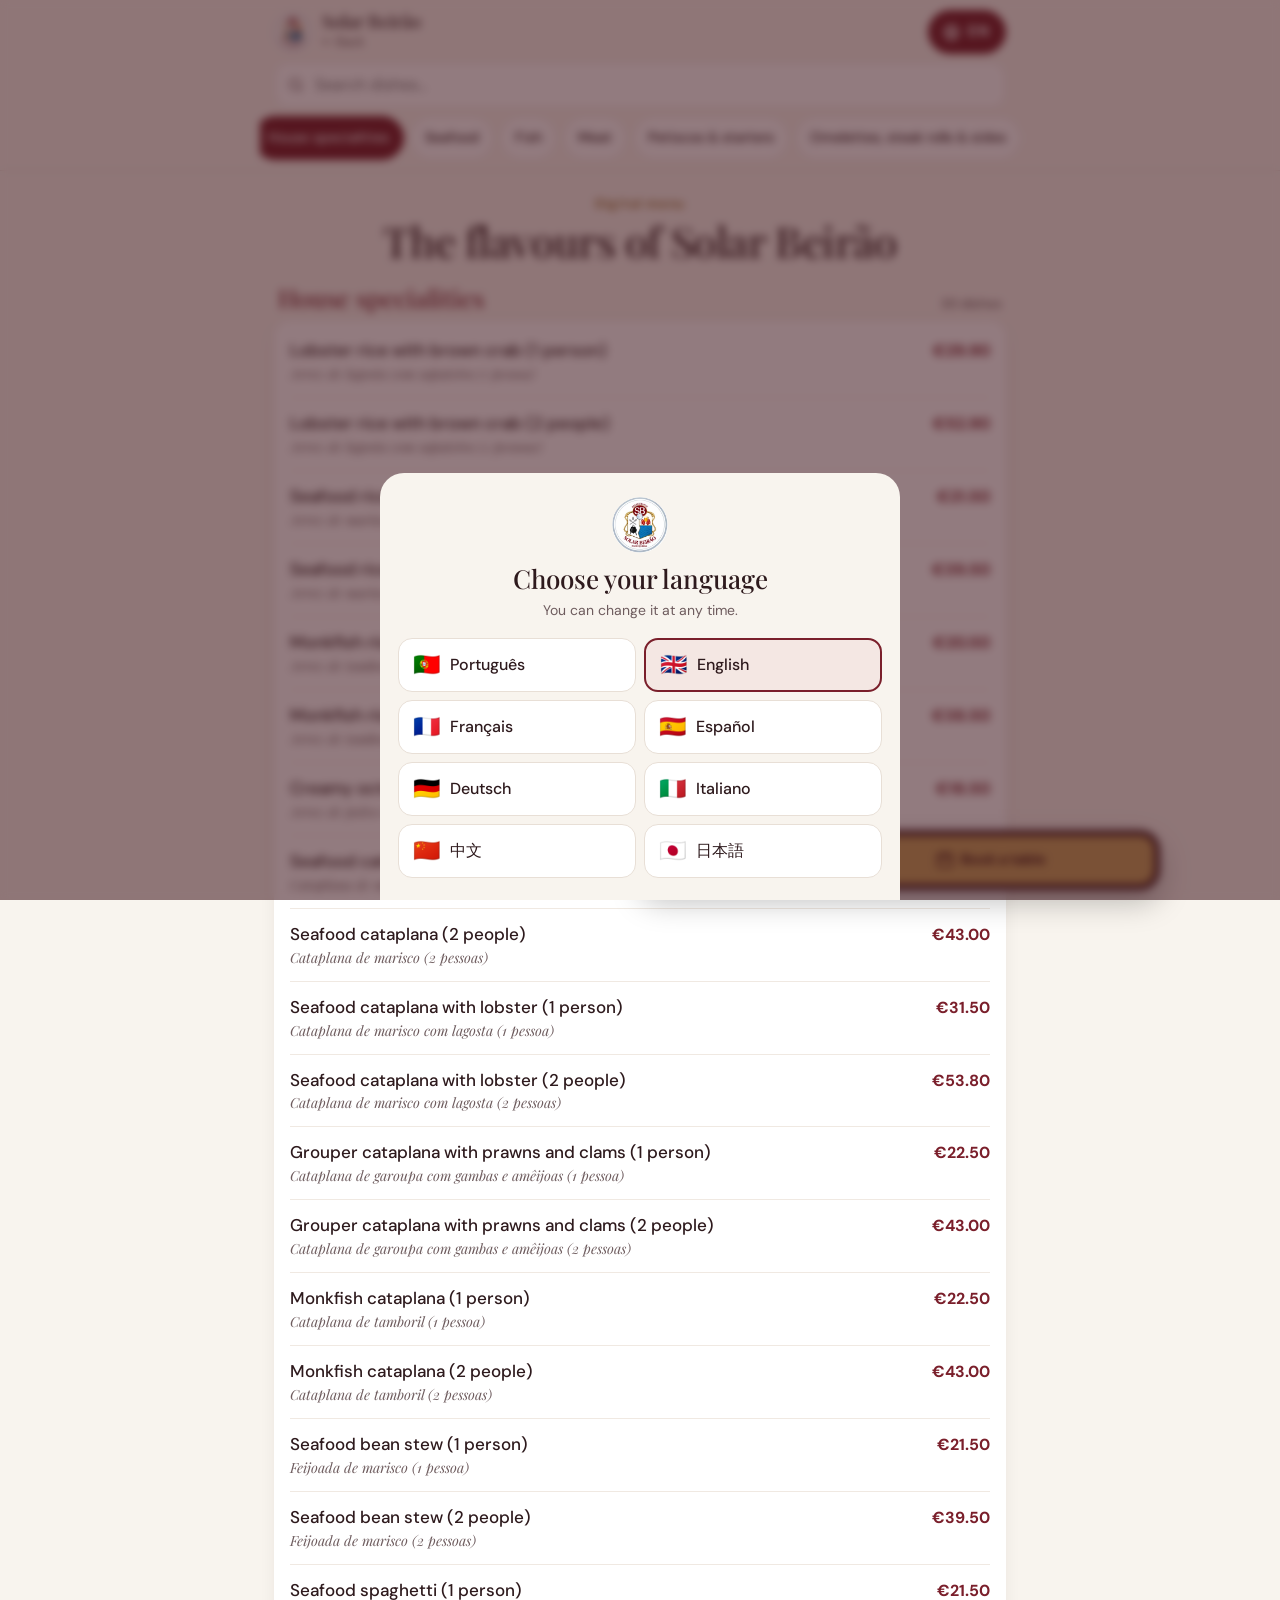
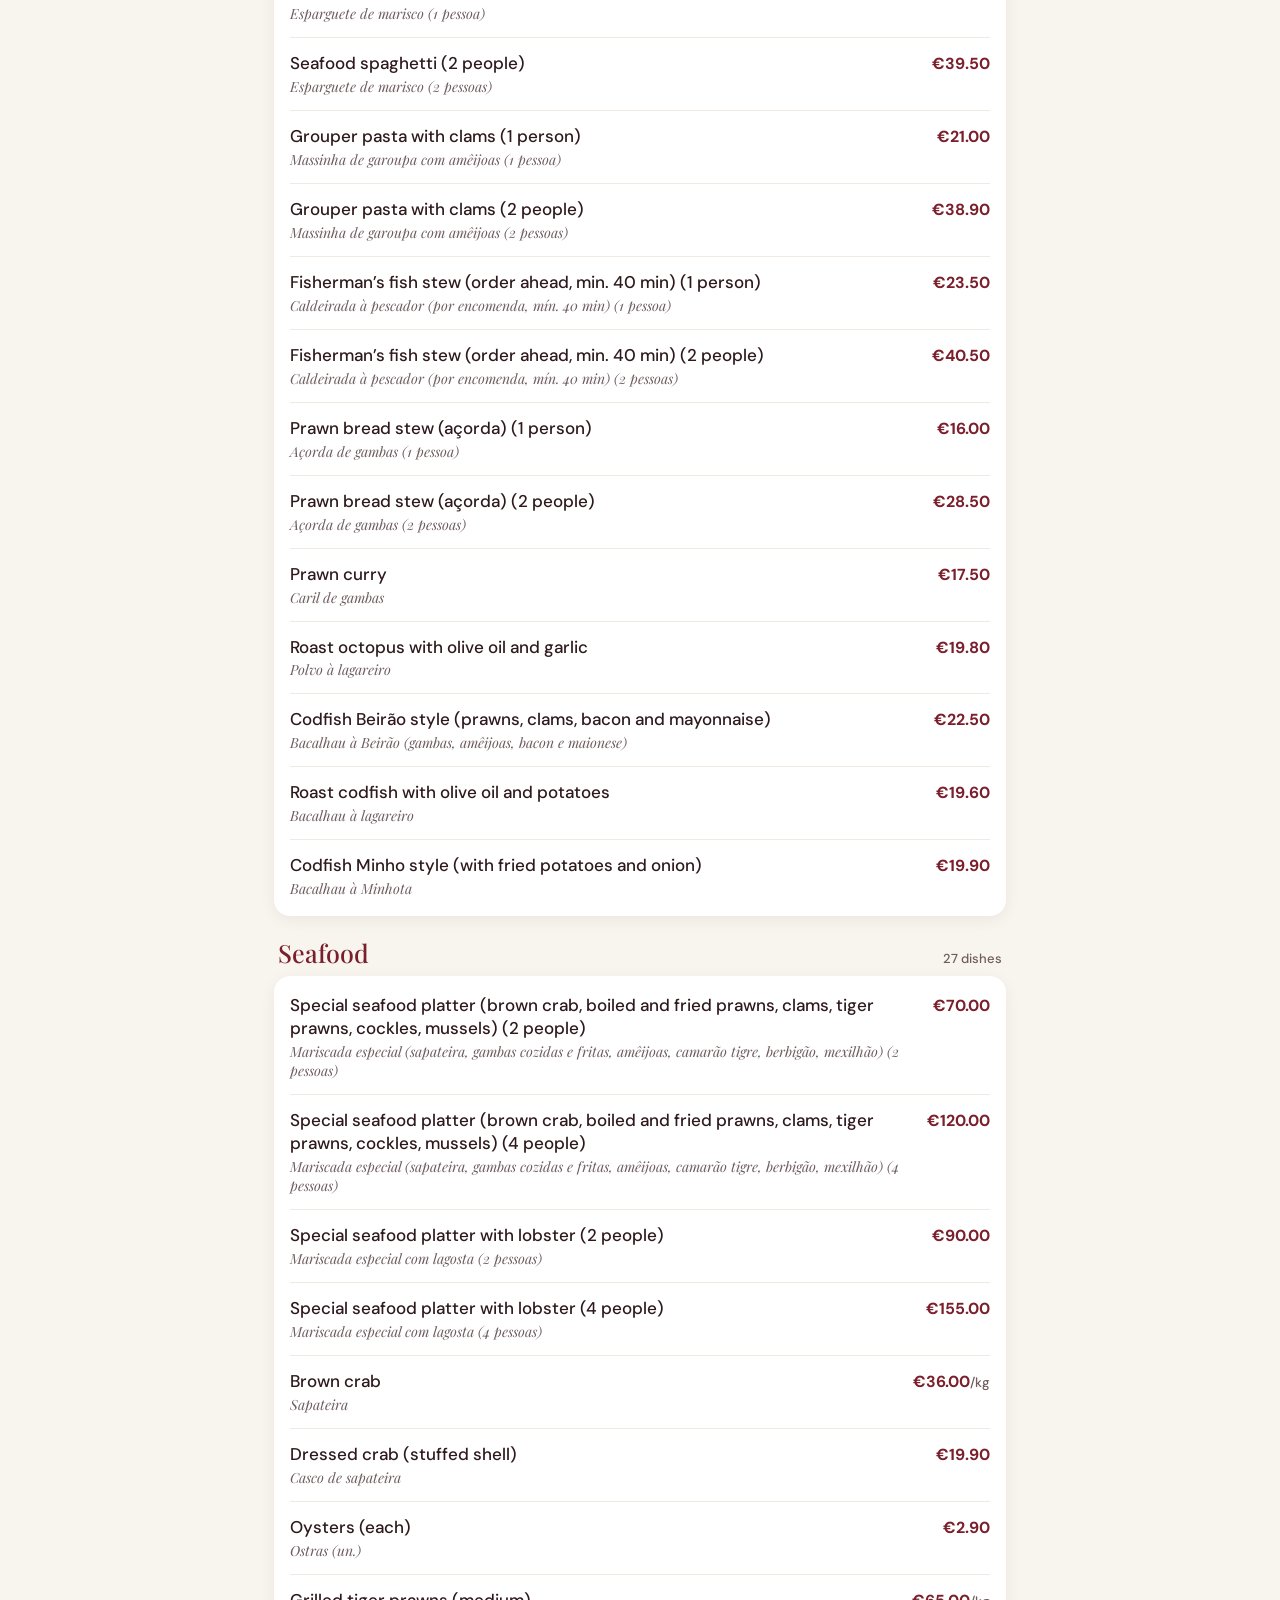
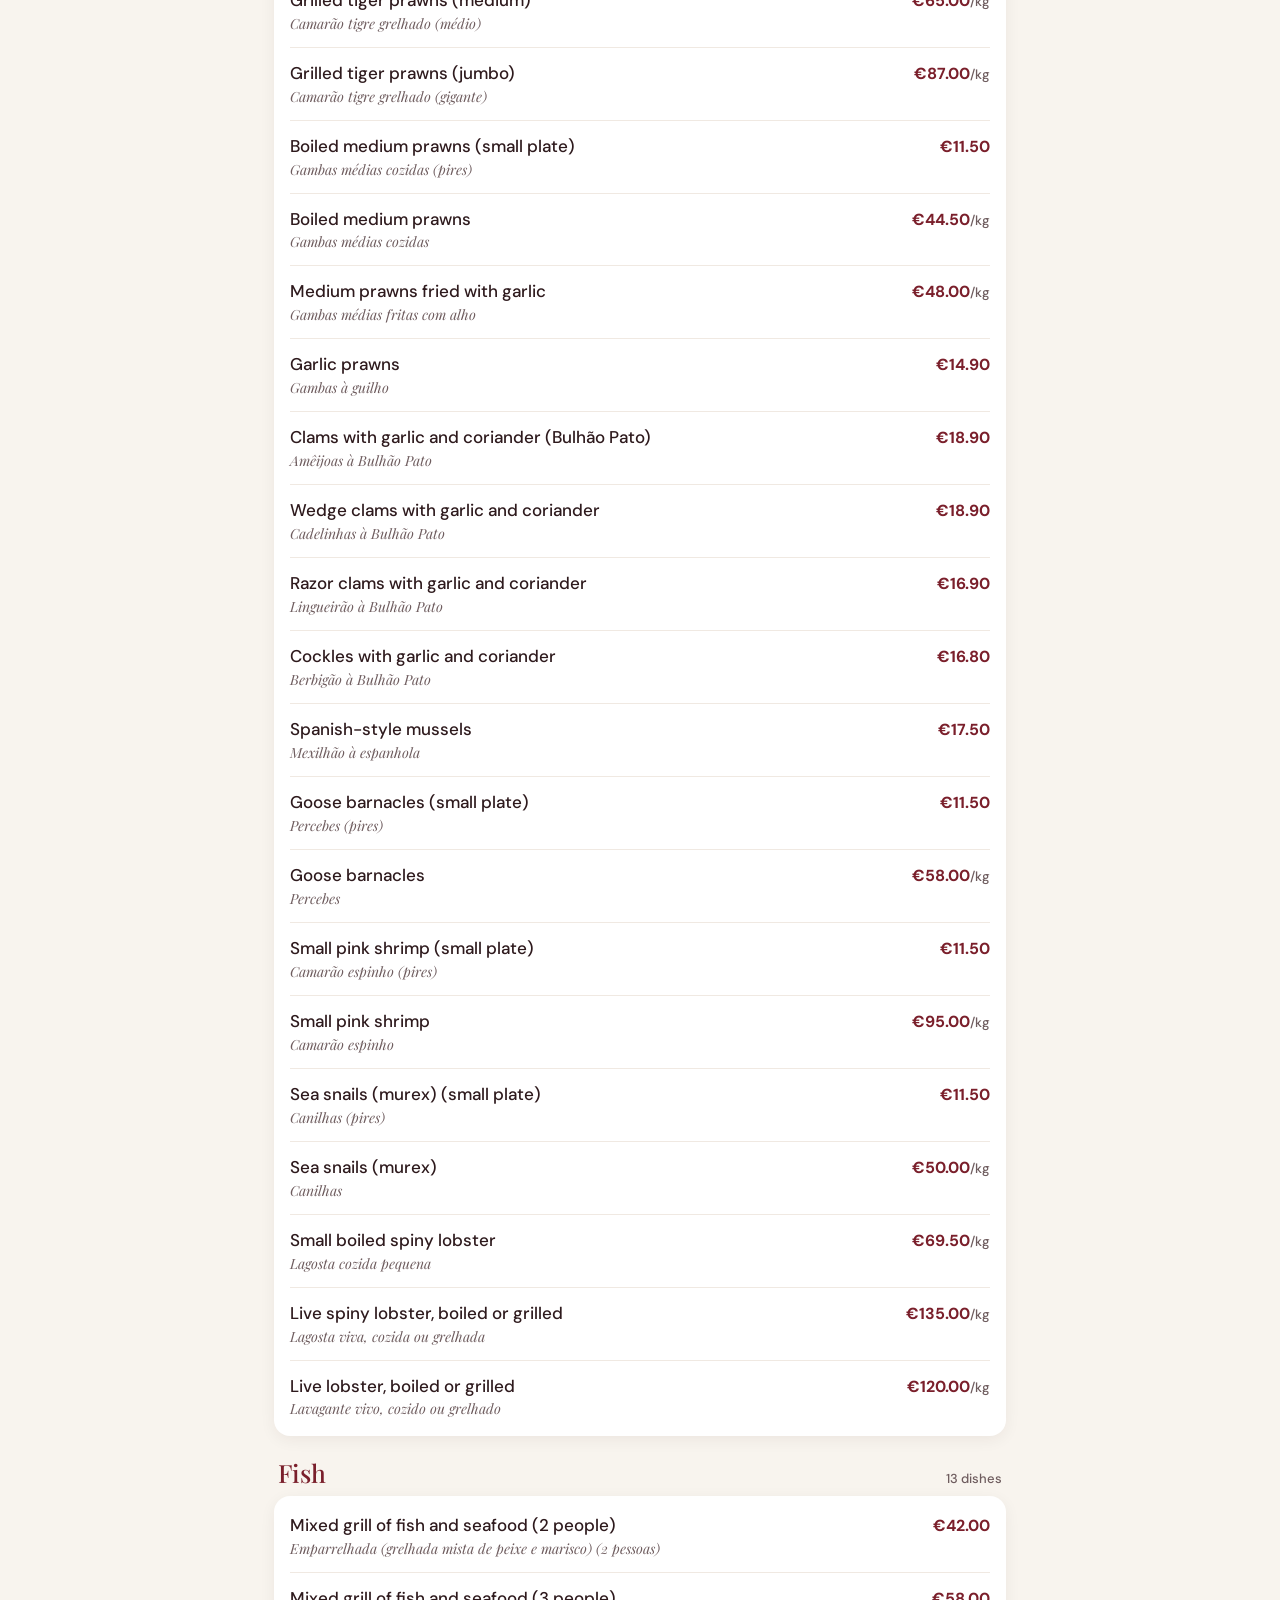
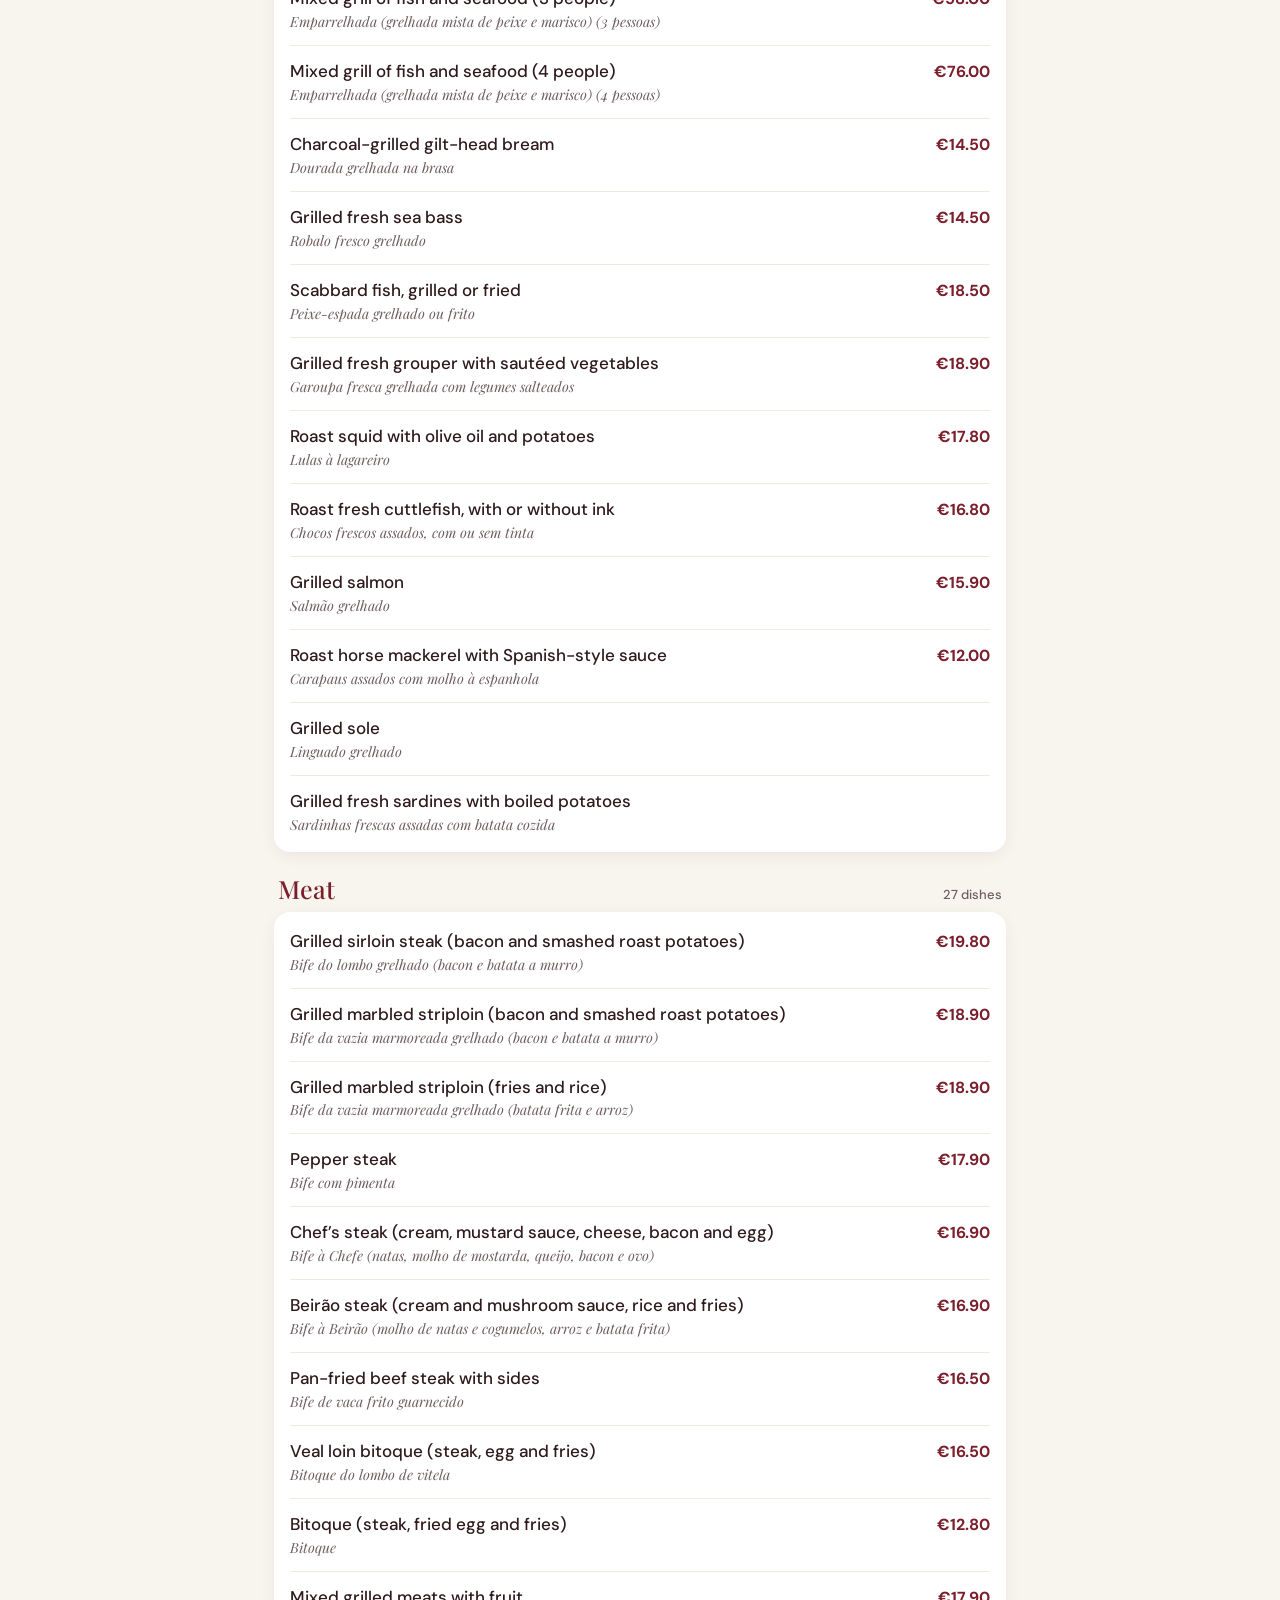
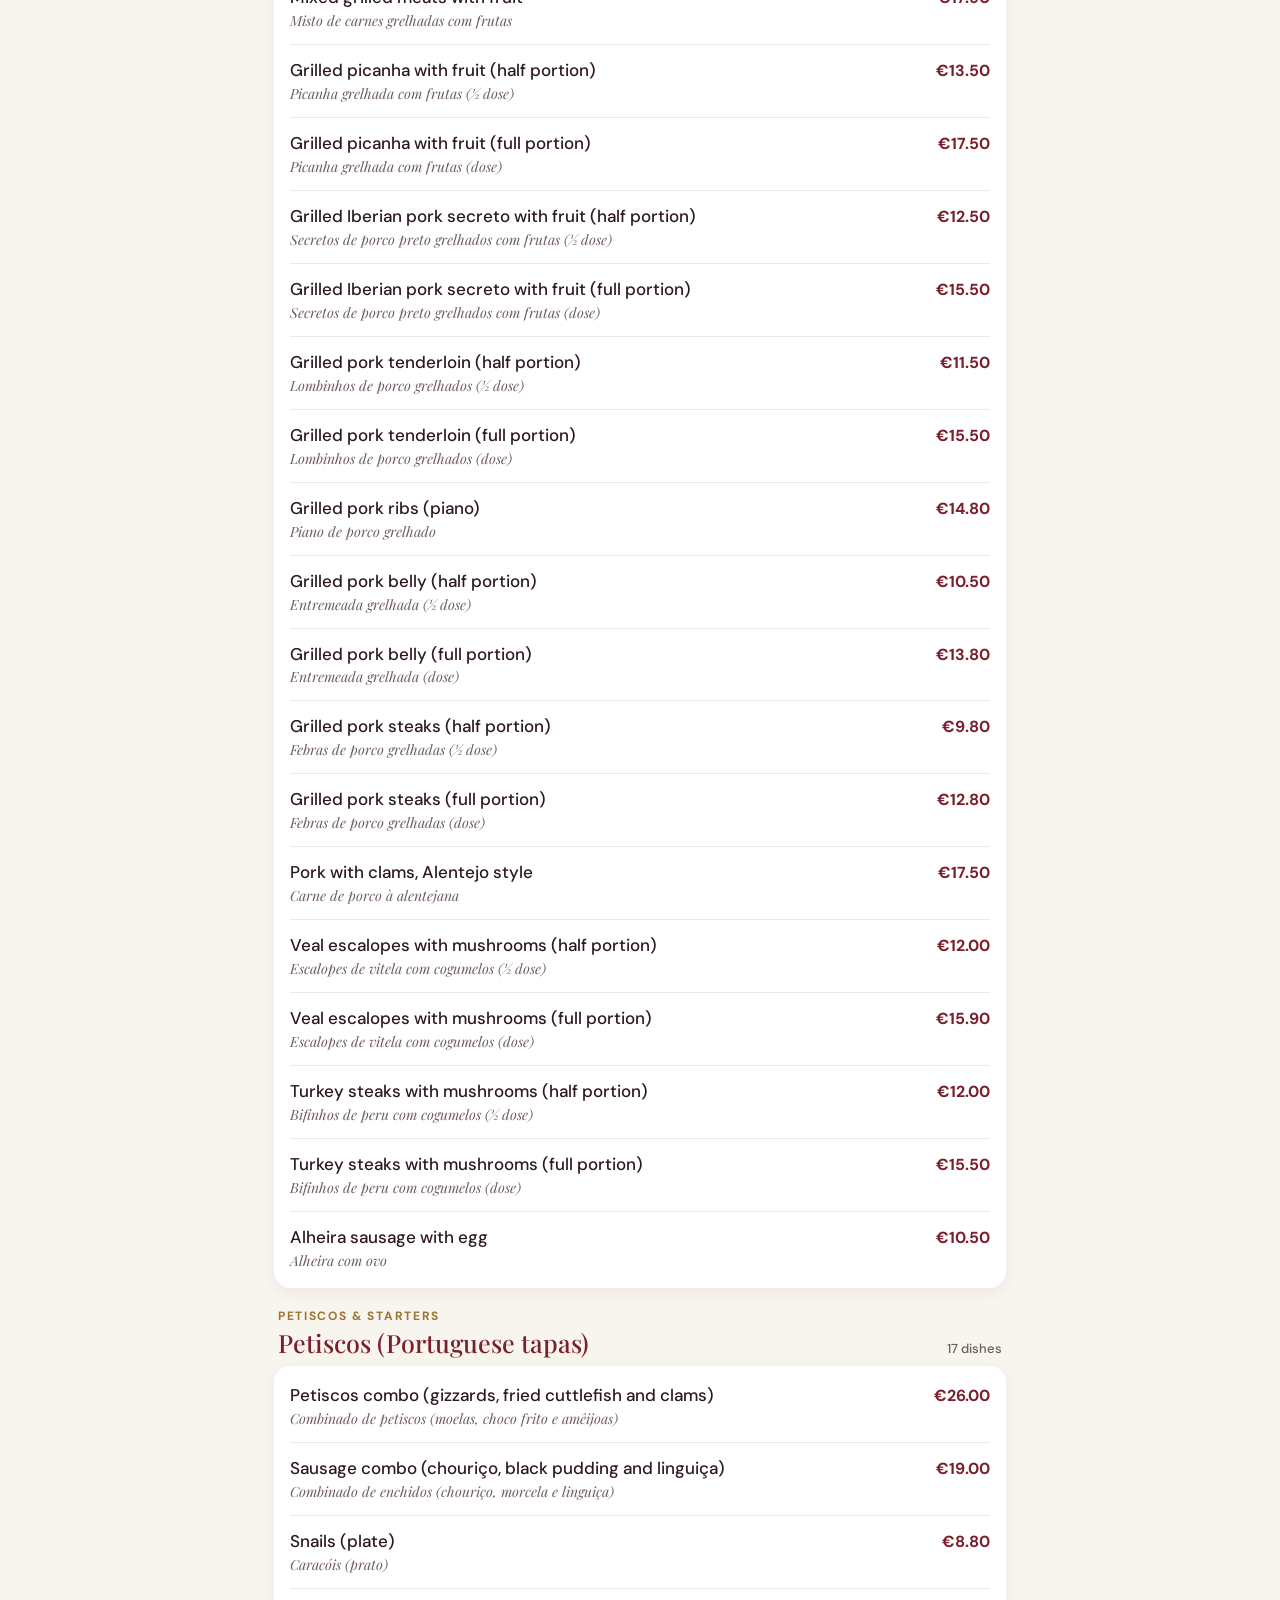
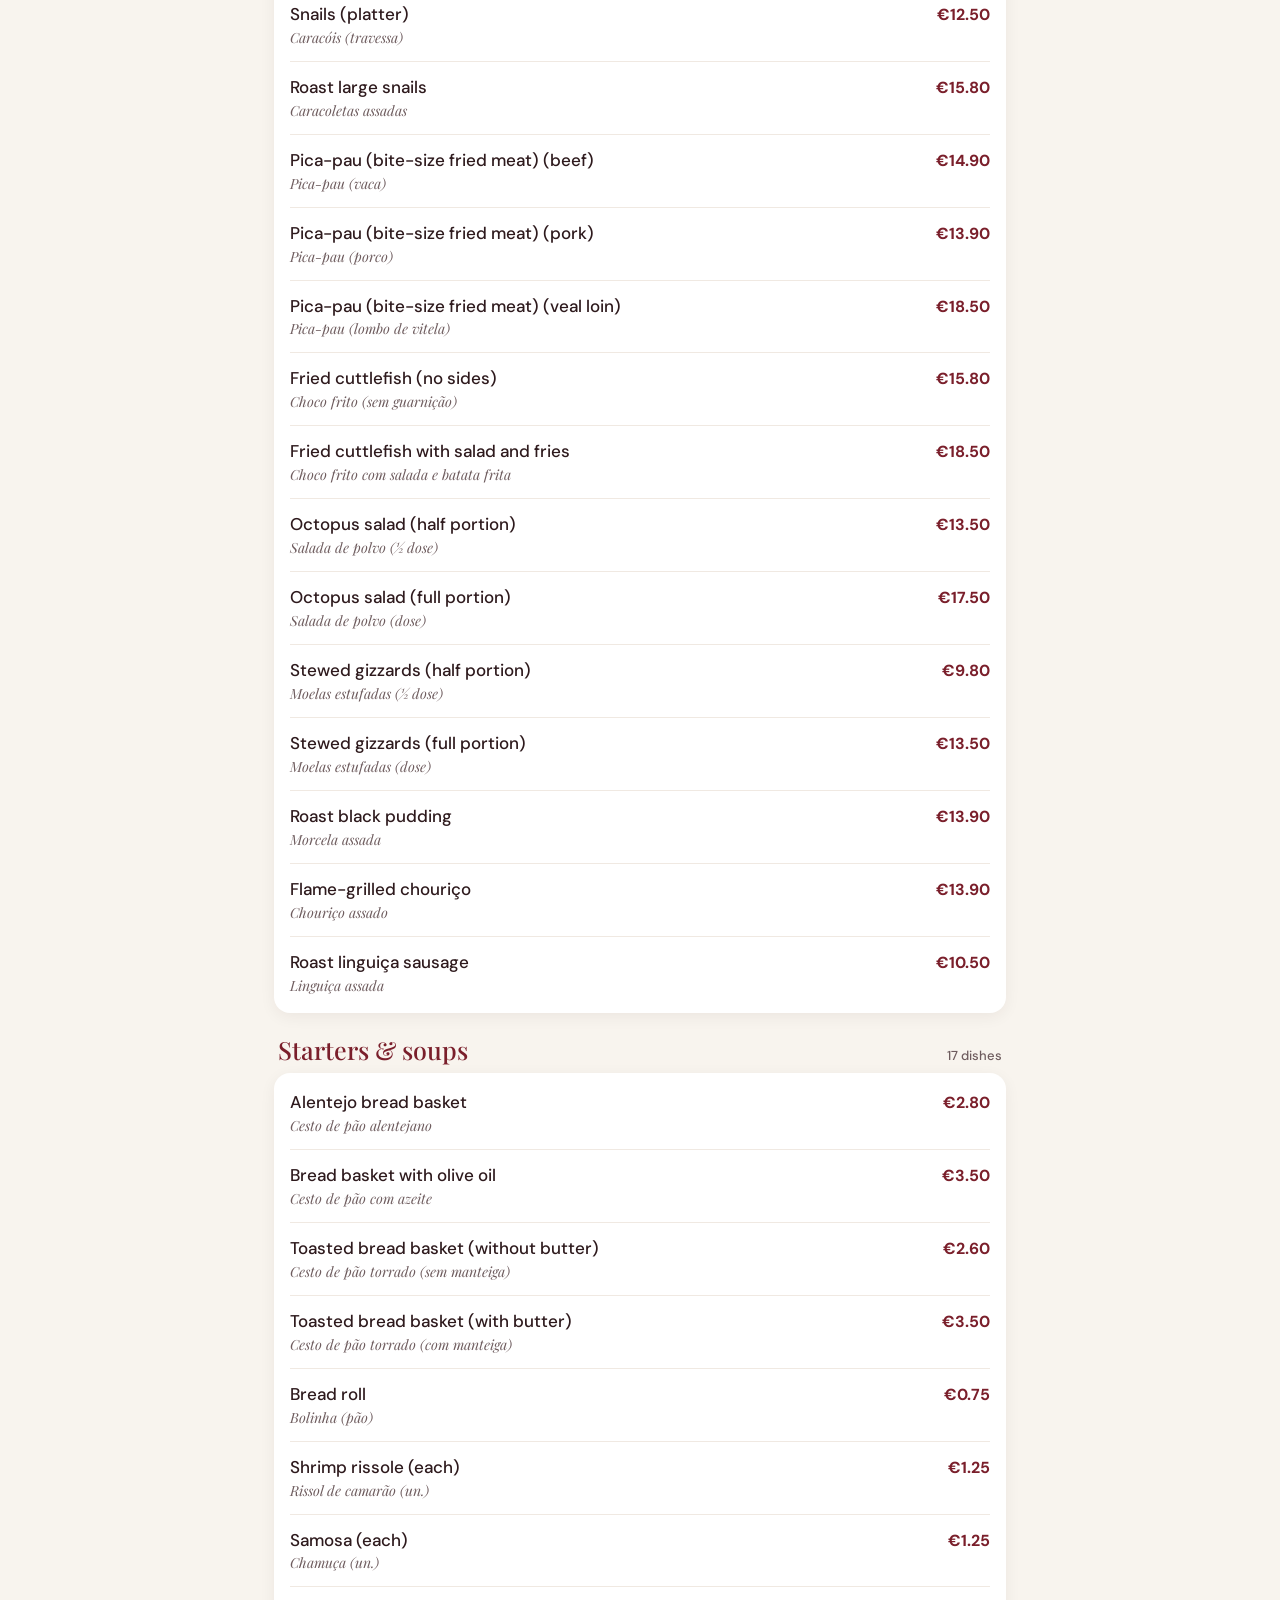
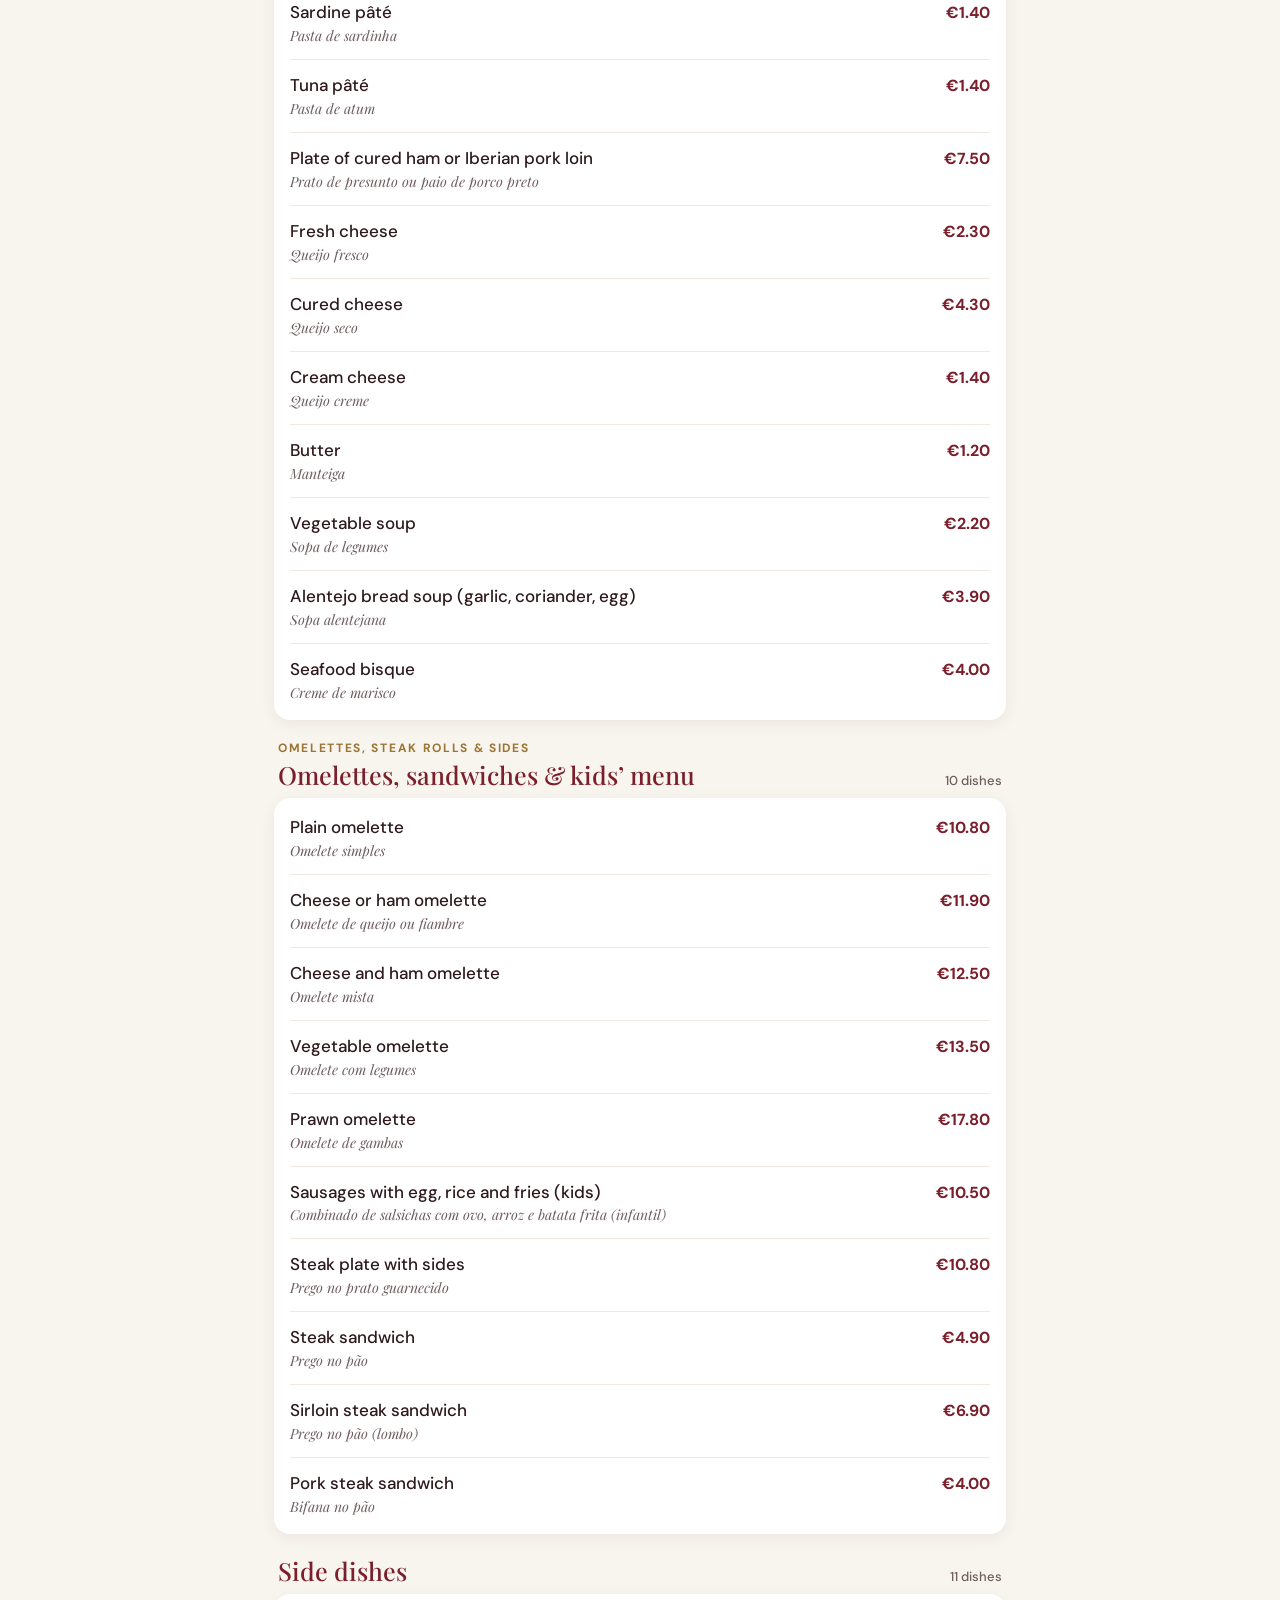
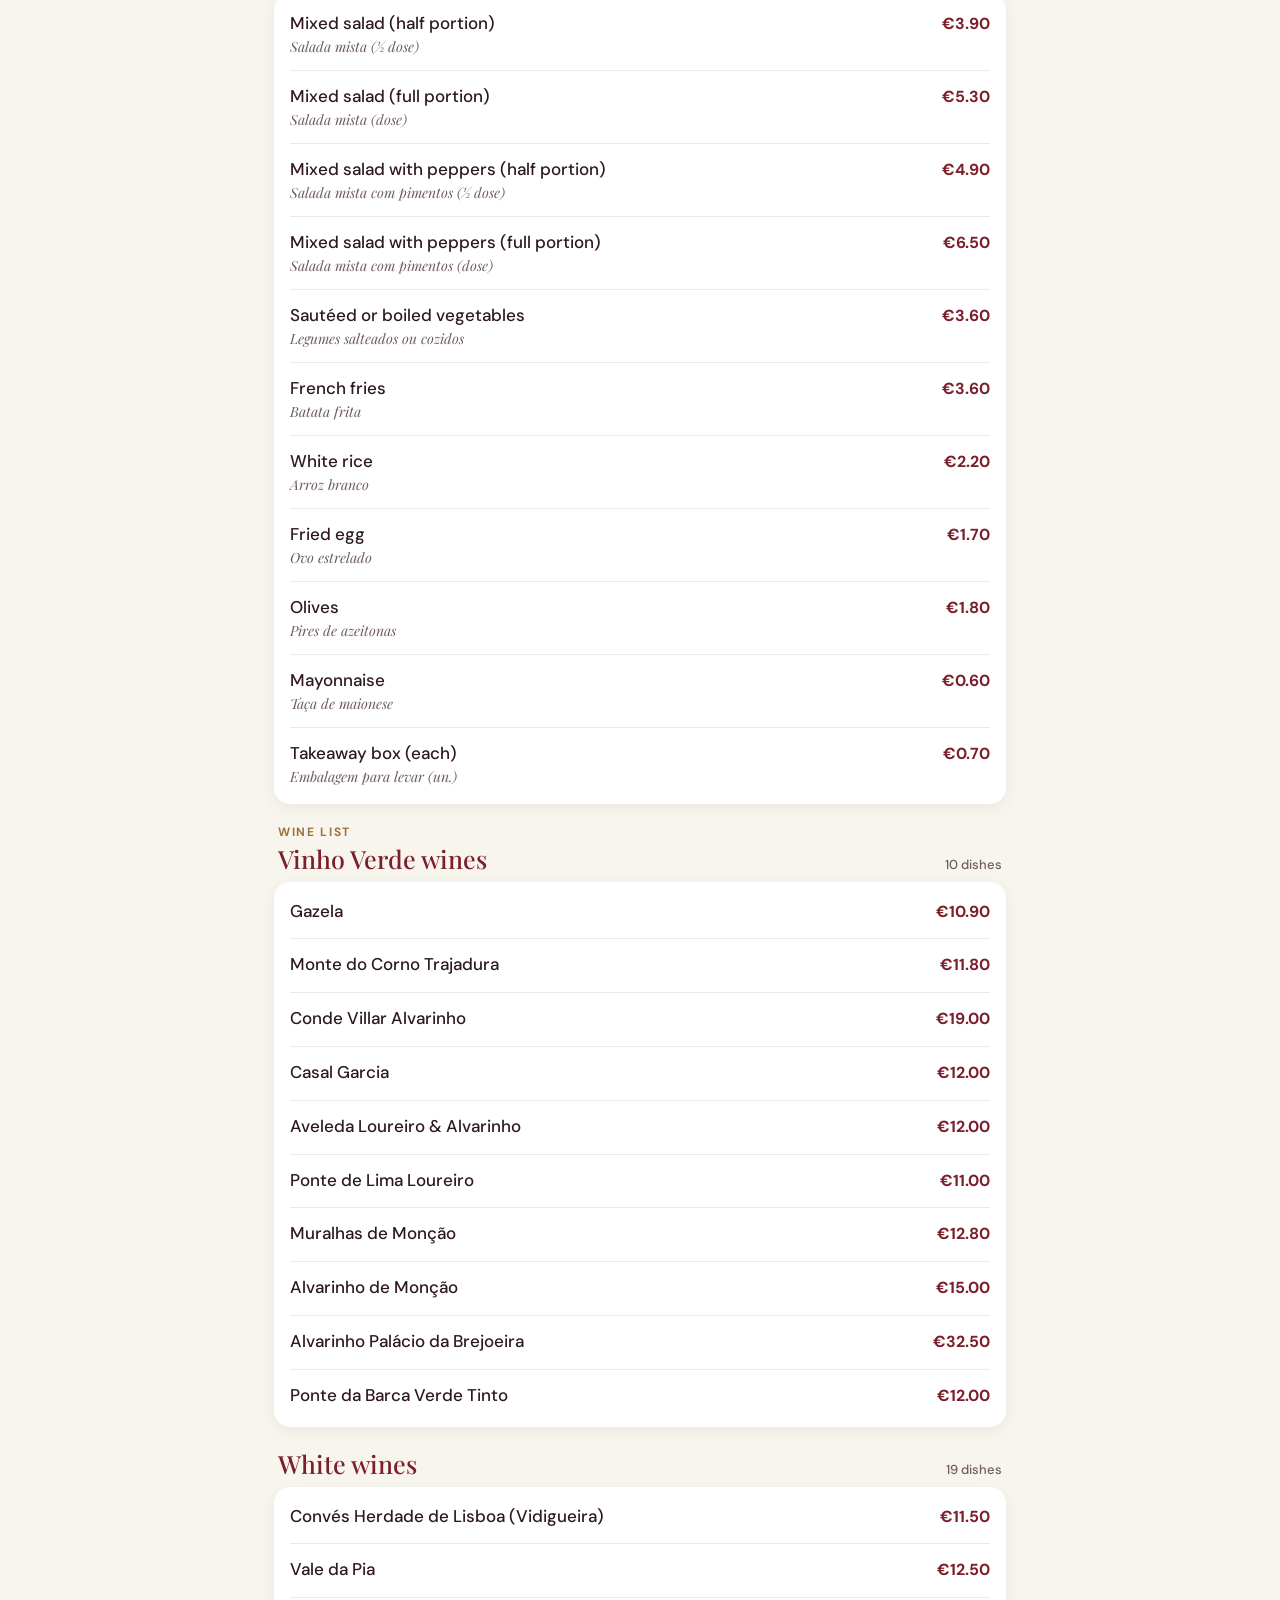
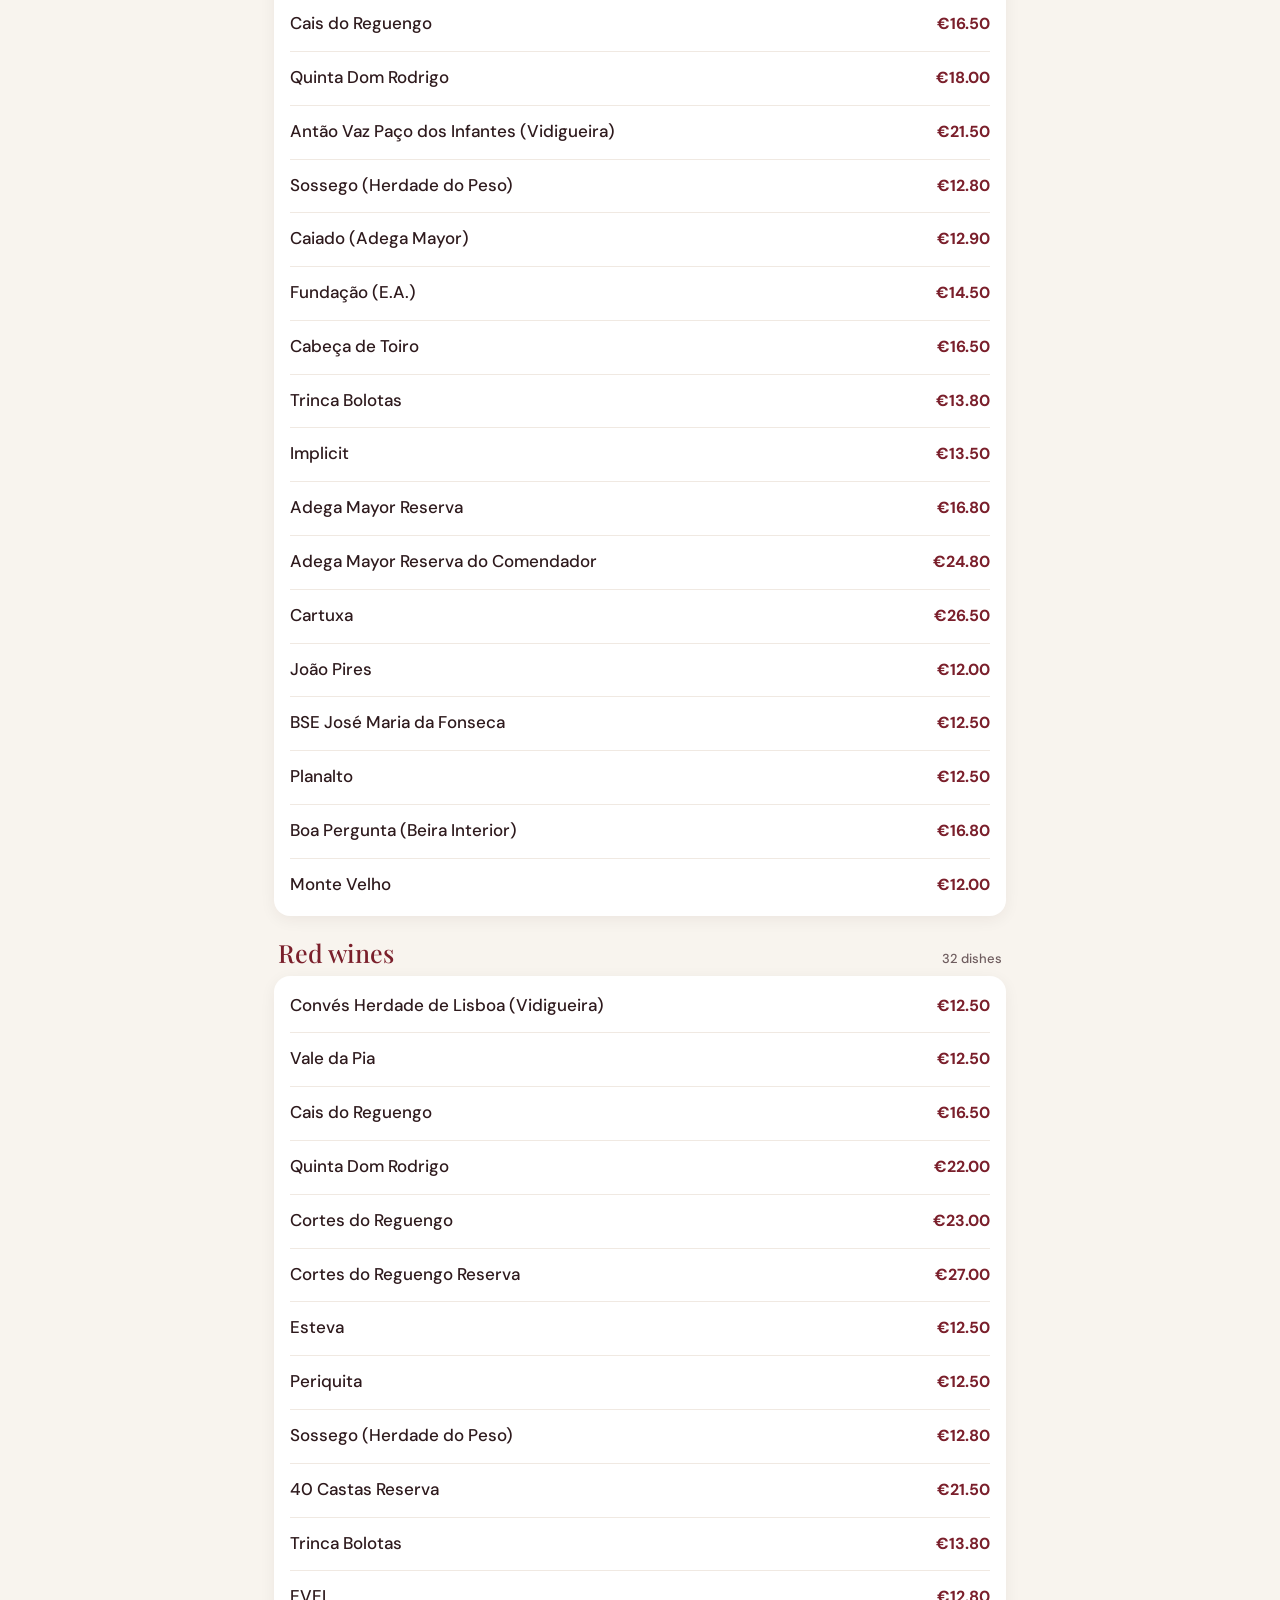
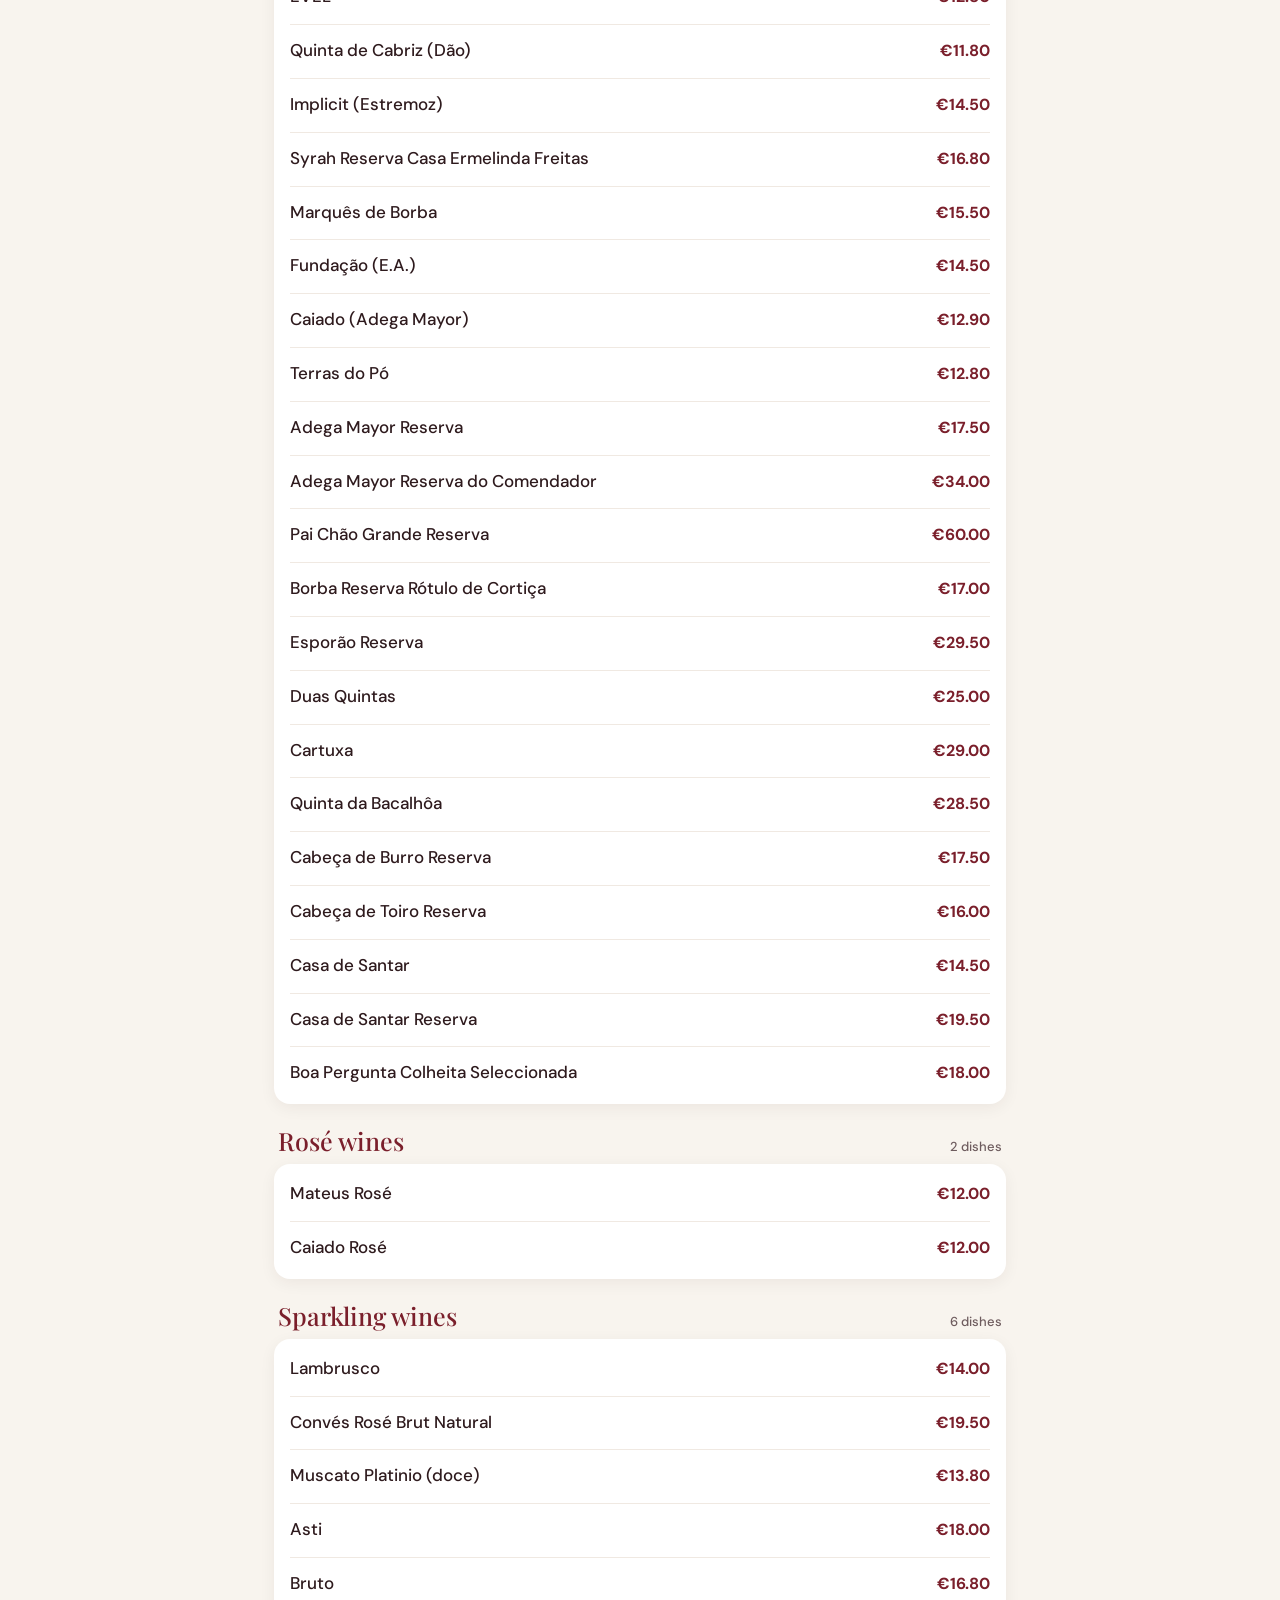
==== ementa.html @ 52d3c795 "Solar Beirão MÉTRIKA ID Pro: ID 10/10 + Business Co-Authored-By: Claude Opus 5.5 <noreply@anthropic." ====
<!doctype html>
<html lang="pt">
<head>
<meta charset="utf-8">
<meta name="viewport" content="width=device-width,initial-scale=1,viewport-fit=cover">
<meta name="theme-color" content="#7a1f2b">
<title>Ementa · Solar Beirão Marisqueira</title>
<meta name="description" content="Ementa digital do Solar Beirão Marisqueira (Cacilhas) em 8 línguas.">
<link rel="canonical" href="https://solarbeirao-cacilhas.vercel.app/ementa.html">
<meta name="robots" content="noindex">
<meta property="og:title" content="Solar Beirão Marisqueira · Ementa">
<meta property="og:image" content="https://solarbeirao-cacilhas.vercel.app/og.jpg">
<link rel="icon" href="favicon-32.png" sizes="32x32">
<link rel="apple-touch-icon" href="apple-touch-icon.png">
<link rel="preload" href="assets/fonts/playfair-display-latin-500-normal.woff2" as="font" type="font/woff2" crossorigin>
<link rel="preload" href="assets/fonts/dm-sans-latin-400-normal.woff2" as="font" type="font/woff2" crossorigin>
<link rel="preconnect" href="https://dnwijjgefcxurdffabyq.supabase.co" crossorigin>
<link rel="stylesheet" href="styles.css">
</head>
<body class="em-body">
<header class="em-head">
  <div class="em-bar">
    <a class="em-back" id="emBack" href="./"><img src="assets/img/logo-200.webp" alt="" width="36" height="36"><span><b id="emName">Solar Beirão</b><small id="emBackTxt">Voltar</small></span></a>
    <button class="lang-btn" id="langBtn" type="button" aria-haspopup="dialog"><svg viewBox="0 0 24 24" aria-hidden="true"><circle cx="12" cy="12" r="9"/><path d="M3 12h18M12 3c2.6 2.6 3.8 5.6 3.8 9S14.6 18.4 12 21M12 3C9.4 5.6 8.2 8.6 8.2 12s1.2 6.4 3.8 9"/></svg><span id="langCode">PT</span></button>
  </div>
  <div class="em-search"><svg viewBox="0 0 24 24" aria-hidden="true"><circle cx="11" cy="11" r="7"/><path d="M20 20l-4-4"/></svg><input id="emSearch" type="search" autocomplete="off" enterkeyhint="search"></div>
  <nav class="em-tabs" id="emTabs" aria-label="Categorias"></nav>
</header>

<main class="em-main">
  <div class="em-intro">
    <p class="kicker" id="emKicker">Ementa digital</p>
    <h1 class="h2" id="emTitle">Os sabores do Solar Beirão</h1>
  </div>
  <section class="pro-hoje" id="hoje" hidden aria-live="polite"></section>
  <div id="emList"></div>
  <p class="em-empty" id="emEmpty" hidden></p>
  <p class="em-foot" id="emFoot"></p>
</main>

<nav class="dock show em-dock" id="emDock" aria-label="Ações"></nav>

<div class="sheet" id="langSheet" role="dialog" aria-modal="true" aria-labelledby="langTitle" hidden>
  <div class="sheet-card">
    <img src="assets/img/logo-200.webp" alt="" width="56" height="56">
    <h2 id="langTitle">Escolha o idioma</h2>
    <p id="langSub"></p>
    <div class="lang-grid" id="langGrid"></div>
  </div>
</div>
<aside class="review-panel" id="reviewPanel" hidden></aside>

<script src="config.js"></script>
<script src="i18n.js"></script>
<script src="pro.js" data-engine="menu.js"></script>
</body>
</html>
---- styles.css ----
/* MÉTRIKA ID · Solar Beirão — folha única (motor; só a paleta :root foi ajustada ao brasão) */
@font-face{font-family:"Playfair Display";src:url(assets/fonts/playfair-display-latin-400-normal.woff2) format("woff2");font-weight:400;font-style:normal;font-display:swap}
@font-face{font-family:"Playfair Display";src:url(assets/fonts/playfair-display-latin-500-normal.woff2) format("woff2");font-weight:500;font-style:normal;font-display:swap}
@font-face{font-family:"Playfair Display";src:url(assets/fonts/playfair-display-latin-400-italic.woff2) format("woff2");font-weight:400;font-style:italic;font-display:swap}
@font-face{font-family:"DM Sans";src:url(assets/fonts/dm-sans-latin-400-normal.woff2) format("woff2");font-weight:400;font-display:swap}
@font-face{font-family:"DM Sans";src:url(assets/fonts/dm-sans-latin-500-normal.woff2) format("woff2");font-weight:500;font-display:swap}
@font-face{font-family:"DM Sans";src:url(assets/fonts/dm-sans-latin-700-normal.woff2) format("woff2");font-weight:700;font-display:swap}

:root{
  --navy:#7a1f2b;--deep:#3a0f16;--sand:#f8f4ee;--card:#fff;--line:#e8dfd6;
  --ink:#2e1a1d;--muted:#6e5c5e;--gold:#c9a25e;--gold-d:#9c7434;--sea:#f4e7e3;
  --r:16px;--shadow:0 10px 30px rgba(58,15,22,.10);
  --serif:"Playfair Display",Georgia,"Times New Roman",serif;
  --sans:"DM Sans",system-ui,-apple-system,"Segoe UI","PingFang SC","Hiragino Sans","Noto Sans CJK SC",sans-serif;
  --safe-b:env(safe-area-inset-bottom,0px);
}
*{box-sizing:border-box}
html{scroll-behavior:smooth;-webkit-text-size-adjust:100%}
body{margin:0;background:var(--sand);color:var(--ink);font:16px/1.55 var(--sans);overflow-x:hidden;padding-bottom:calc(76px + var(--safe-b))}
img{max-width:100%;display:block}
a{color:inherit}
button,input,select{font:inherit;color:inherit}
:focus-visible{outline:3px solid var(--gold);outline-offset:3px}
[hidden]{display:none!important}
.skip{position:absolute;left:-9999px}.skip:focus{left:12px;top:12px;z-index:99;background:#fff;padding:8px 12px;border-radius:8px}
.wrap{width:min(100% - 32px,960px);margin-inline:auto}
.center{text-align:center}
.h2{font:500 clamp(28px,6.4vw,42px)/1.12 var(--serif);margin:4px 0 8px;letter-spacing:-.01em}
.kicker{margin:0;font-size:13px;font-weight:700;letter-spacing:.06em;color:var(--gold-d)}
.sub{margin:0 auto 18px;color:var(--muted);max-width:560px}

/* Top bar */
.topbar{position:fixed;inset:0 0 auto;z-index:40;display:flex;align-items:center;justify-content:space-between;gap:12px;padding:calc(10px + env(safe-area-inset-top,0px)) 14px 10px;transition:background .25s,box-shadow .25s}
.topbar-brand{display:flex;align-items:center;gap:9px;text-decoration:none;font:500 18px var(--serif);color:var(--ink);opacity:0;pointer-events:none;transition:opacity .25s}
.topbar-brand img{width:34px;height:34px;border-radius:50%}
.topbar.solid{background:rgba(248,244,238,.94);backdrop-filter:blur(10px);-webkit-backdrop-filter:blur(10px);box-shadow:0 1px 0 var(--line)}
.topbar.solid .topbar-brand{opacity:1;pointer-events:auto}
.lang-btn{display:flex;align-items:center;gap:7px;min-height:44px;padding:0 16px 0 13px;border-radius:999px;border:1px solid rgba(255,255,255,.7);background:rgba(58,15,22,.55);color:#fff;font-weight:700;font-size:15px;letter-spacing:.03em;backdrop-filter:blur(8px);-webkit-backdrop-filter:blur(8px);cursor:pointer;margin-left:auto}
.lang-btn svg{width:19px;height:19px;fill:none;stroke:currentColor;stroke-width:1.7}
.topbar.solid .lang-btn{background:var(--navy);border-color:var(--navy)}

/* Hero */
.hero{position:relative;min-height:min(92svh,760px);display:grid;place-items:center;text-align:center;color:#fff;overflow:hidden;padding:84px 18px 70px}
.hero-bg,.hero-bg img{position:absolute;inset:0;width:100%;height:100%}
.hero-bg img{object-fit:cover;object-position:center 55%;animation:kb 18s ease-out both}
.hero::after{content:"";position:absolute;inset:0;background:linear-gradient(180deg,rgba(58,15,22,.40) 0%,rgba(58,15,22,.28) 40%,rgba(42,10,16,.86) 100%)}
@keyframes kb{from{transform:scale(1.08)}to{transform:scale(1)}}
.hero-in{position:relative;z-index:1;display:flex;flex-direction:column;align-items:center;gap:10px;max-width:640px}
.hero-logo{width:clamp(150px,44vw,220px);height:auto;aspect-ratio:1;border-radius:50%;box-shadow:0 18px 50px rgba(0,0,0,.35)}
.hero-slogan{margin:10px 0 0;font:italic 400 clamp(24px,6.5vw,36px)/1.15 var(--serif);text-shadow:0 2px 16px rgba(0,0,0,.35)}
.hero-type{margin:0;font-size:14px;font-weight:500;letter-spacing:.04em;opacity:.92}
.status{display:inline-flex;align-items:center;gap:8px;margin:6px 0 0;padding:7px 14px;border-radius:999px;background:rgba(255,255,255,.14);border:1px solid rgba(255,255,255,.3);font-size:14px;font-weight:500;backdrop-filter:blur(6px);-webkit-backdrop-filter:blur(6px)}
.status::before{content:"";width:9px;height:9px;border-radius:50%;background:#e0a24c}
.status.open::before{background:#4fd18b;box-shadow:0 0 0 4px rgba(79,209,139,.25)}
.hero-cta{display:flex;flex-wrap:wrap;justify-content:center;gap:10px;margin-top:14px}

/* Buttons */
.btn{display:inline-flex;align-items:center;justify-content:center;gap:8px;min-height:50px;padding:0 24px;border-radius:999px;font-weight:700;font-size:16px;text-decoration:none;border:0;cursor:pointer;transition:transform .15s,background .2s}
.btn:active{transform:scale(.97)}
.btn-gold{background:var(--gold);color:var(--deep)}
.btn-glass{background:rgba(255,255,255,.16);color:#fff;border:1px solid rgba(255,255,255,.55);backdrop-filter:blur(6px);-webkit-backdrop-filter:blur(6px)}
.btn-navy{background:var(--navy);color:#fff}
.btn-line{background:#fff;color:var(--navy);border:1px solid var(--line)}
.btn-block{width:100%}
.btn svg{width:20px;height:20px;flex:none}

/* Quick actions */
.actions{position:relative;z-index:2;width:min(100% - 24px,720px);margin:-38px auto 0;display:grid;grid-template-columns:repeat(4,1fr);gap:4px;padding:14px 8px;background:var(--card);border-radius:20px;box-shadow:var(--shadow)}
.action{display:flex;flex-direction:column;align-items:center;gap:7px;padding:6px 2px;text-decoration:none;font-size:13px;font-weight:500;line-height:1.2;text-align:center;border:0;background:none;cursor:pointer;color:var(--ink)}
.action i{display:grid;place-items:center;width:50px;height:50px;border-radius:50%;background:var(--sea);color:var(--navy)}
.action.gold i{background:#f6ead6;color:var(--gold-d)}
.action svg{width:23px;height:23px}
.socials{display:flex;justify-content:center;flex-wrap:wrap;gap:8px;margin:16px auto 0;padding:0 16px}
.soc{display:inline-flex;align-items:center;gap:8px;min-height:42px;padding:0 15px 0 8px;background:#fff;border:1px solid var(--line);border-radius:999px;text-decoration:none;font-size:14px;font-weight:500}
.soc .ico{width:28px;height:28px;border-radius:8px;display:grid;place-items:center;color:#fff}
.soc .ico svg{width:17px;height:17px}

/* Sections & rails */
.sec{padding:44px 0 0}
.sec>.h2{text-align:center;padding:0 16px}
.rail{display:flex;gap:12px;overflow-x:auto;scroll-snap-type:x mandatory;padding:6px max(16px,calc((100vw - 960px)/2)) 14px;scrollbar-width:none;overscroll-behavior-x:contain;scroll-padding-inline:max(16px,calc((100vw - 960px)/2))}
.rail::-webkit-scrollbar{display:none}
.rail>*{scroll-snap-align:start;flex:0 0 auto}
.rail img{width:min(82vw,420px);aspect-ratio:4/3;object-fit:cover;border-radius:var(--r);background:#ece4da;box-shadow:0 6px 20px rgba(58,15,22,.10)}
.rail-food img{background:#fff;object-fit:contain;padding:6px}
.dots{display:flex;justify-content:center;gap:6px;margin-top:2px}
.dots i{width:6px;height:6px;border-radius:50%;background:#d6c9bd;transition:width .25s,background .25s}
.dots i.on{width:18px;border-radius:4px;background:var(--navy)}

/* Menu */
.menu{margin-top:48px;padding:48px 0 40px;background:var(--navy);color:#fff}
.menu .kicker{color:#e9c98f;text-align:center}
.menu .h2{text-align:center}
.menu .sub{color:#efd9d4;text-align:center}
.chips{display:flex;gap:8px;overflow-x:auto;scrollbar-width:none;padding:4px 2px 14px;margin:0 -16px;padding-inline:16px}
.chips::-webkit-scrollbar{display:none}
.chip{flex:none;min-height:40px;padding:0 15px;border-radius:999px;border:1px solid rgba(255,255,255,.35);background:transparent;color:#fff;font-size:14px;font-weight:500;cursor:pointer;white-space:nowrap}
.chip[aria-selected=true]{background:#fff;color:var(--navy);border-color:#fff}
.cat{background:#fff;color:var(--ink);border-radius:var(--r);margin:0 0 10px;overflow:hidden}
.cat>summary{list-style:none;display:flex;align-items:center;justify-content:space-between;gap:10px;padding:16px 18px;font:500 20px var(--serif);cursor:pointer}
.cat>summary::-webkit-details-marker{display:none}
.cat>summary::after{content:"";width:10px;height:10px;border-right:2px solid var(--gold-d);border-bottom:2px solid var(--gold-d);transform:rotate(45deg);transition:transform .2s;margin-right:4px;flex:none}
.cat[open]>summary::after{transform:rotate(-135deg)}
.cat>summary small{font:500 13px var(--sans);color:var(--muted);margin-left:auto}
.dishes{list-style:none;margin:0;padding:0 18px 10px}
.dish{display:flex;align-items:baseline;gap:10px;padding:11px 0;border-top:1px solid #f0e9e2}
.dish-name{flex:1;min-width:0}
.dish-name b{display:block;font-weight:500;font-size:16px}
.dish-name em{display:block;font-style:italic;font-size:13px;color:var(--muted);font-family:var(--serif)}
.dish-price{font-weight:700;white-space:nowrap;font-variant-numeric:tabular-nums}
.dish-price small{font-weight:500;color:var(--muted)}
.menu-foot{margin:16px 0 0;font-size:14px;color:#efd9d4;text-align:center;line-height:1.6}

/* Reviews */
.score{display:inline-flex;align-items:center;gap:12px;margin:6px 0 10px;padding:10px 18px;background:#fff;border-radius:999px;box-shadow:0 4px 16px rgba(58,15,22,.07)}
.score b{font:500 28px var(--serif)}
.score small{display:block;color:var(--muted);font-size:13px;text-align:left}
.gmark{width:26px;height:26px;flex:none}
.stars{position:relative;display:inline-block;font-size:17px;letter-spacing:2px;line-height:1;color:#ddd3c2}
.stars::before{content:"★★★★★"}
.stars span{position:absolute;inset:0 auto 0 0;overflow:hidden;white-space:nowrap;color:#e3a531}
.stars span::before{content:"★★★★★"}
.review{width:min(80vw,340px);background:#fff;border-radius:var(--r);padding:18px;box-shadow:0 6px 20px rgba(58,15,22,.08);display:flex;flex-direction:column;gap:10px}
.review-top{display:flex;align-items:center;gap:10px}
.avatar{width:40px;height:40px;border-radius:50%;display:grid;place-items:center;background:var(--navy);color:#fff;font-weight:700}
.review-top b{display:block}
.review-top small{color:var(--muted);font-size:13px}
.review p{margin:0;font:italic 400 17px/1.45 var(--serif)}
.row-btns{display:flex;flex-wrap:wrap;justify-content:center;gap:10px;margin-top:12px}

/* Booking */
.book{max-width:560px;margin:0 auto;background:#fff;border-radius:20px;padding:20px;box-shadow:var(--shadow);display:grid;gap:14px}
.book fieldset{border:0;margin:0;padding:0;display:grid;gap:8px}
.book legend,.book label>span,.lbl>span{font-size:14px;font-weight:700;margin-bottom:6px;display:block}
.book label,.lbl{display:block;min-width:0}
.seg{display:grid;grid-template-columns:repeat(3,1fr);gap:8px}
.seg button{min-height:48px;border-radius:12px;border:1px solid var(--line);background:#fff;font-weight:500;font-size:15px;cursor:pointer}
.seg button[aria-pressed=true]{background:var(--navy);border-color:var(--navy);color:#fff}
.two{display:grid;grid-template-columns:1fr 1fr;gap:12px}
.field{display:block;width:100%;min-width:0;min-height:50px;padding:0 14px;border:1px solid #dbd0c6;border-radius:12px;background:#fff;font-size:16px;-webkit-appearance:none;appearance:none}
select.field{background:#fff url("data:image/svg+xml,%3Csvg xmlns='http://www.w3.org/2000/svg' width='12' height='8'%3E%3Cpath d='M1 1l5 5 5-5' fill='none' stroke='%237a1f2b' stroke-width='2'/%3E%3C/svg%3E") no-repeat right 14px center;padding-right:34px}
input[type=date].field{line-height:50px}
.stepper{display:grid;grid-template-columns:50px 1fr 50px;align-items:center;min-height:50px;border:1px solid #dbd0c6;border-radius:12px;overflow:hidden}
.stepper button{height:50px;border:0;background:var(--sea);font-size:22px;color:var(--navy);cursor:pointer}
.stepper output{text-align:center;font-weight:700;font-size:18px}
.err{margin:0;color:#b3412b;font-weight:500;font-size:14px}
.fine{margin:0;text-align:center;color:var(--muted);font-size:14px}
.fine a{font-weight:700;color:var(--navy);white-space:nowrap}

/* Visit */
.visit{padding:48px 0 36px}
.addr{color:var(--muted);margin:0 0 16px}
.map{border-radius:var(--r);overflow:hidden;box-shadow:var(--shadow);background:#e8e1d8;aspect-ratio:16/10}
.map iframe{width:100%;height:100%;border:0;display:block}
.visit-grid{display:grid;grid-template-columns:1fr 1fr;gap:12px;margin-top:12px}
.card{background:#fff;border-radius:var(--r);padding:18px;box-shadow:0 4px 16px rgba(58,15,22,.06)}
.card h3{margin:0 0 10px;font:500 20px var(--serif)}
.hours,.contacts{list-style:none;margin:0;padding:0;display:grid;gap:8px;font-size:15px}
.hours li{display:flex;justify-content:space-between;gap:10px}
.hours li.today{font-weight:700;color:var(--navy)}
.contacts a{text-decoration:none;font-weight:500;word-break:break-word}

/* Footer */
.foot{background:var(--deep);color:#ecdcd8;text-align:center;padding:36px 16px calc(28px + var(--safe-b));font-size:14px}
.foot-logo{width:64px;height:64px;border-radius:50%;margin:0 auto 14px}
.foot-social{display:flex;justify-content:center;gap:10px;margin-bottom:14px}
.foot-social a{width:44px;height:44px;border-radius:50%;display:grid;place-items:center;background:rgba(255,255,255,.08)}
.foot-social svg{width:20px;height:20px}
.foot-links a{color:#fff}
.foot-legal{margin:6px 0;opacity:.75;font-size:13px}
.foot-qr{display:none;margin:16px auto;background:#fff;padding:8px;border-radius:10px}
.credit{margin:14px 0 0;opacity:.6;font-size:12px}

/* Mobile dock */
.dock{position:fixed;left:10px;right:10px;bottom:calc(10px + var(--safe-b));z-index:45;display:grid;grid-template-columns:auto auto 1fr;gap:4px;padding:6px;background:rgba(58,15,22,.94);border-radius:20px;box-shadow:0 12px 30px rgba(0,0,0,.25);backdrop-filter:blur(10px);-webkit-backdrop-filter:blur(10px);transform:translateY(140%);transition:transform .3s}
.dock.show{transform:none}
.dock a{display:flex;align-items:center;justify-content:center;gap:6px;min-height:48px;padding:0 11px;border-radius:14px;white-space:nowrap;font-size:14px!important;color:#fff;text-decoration:none;font-weight:700;font-size:15px}
.dock a svg{width:20px;height:20px}
.dock a.main{background:var(--gold);color:var(--deep)}

/* Language sheet */
.sheet{position:fixed;inset:0;z-index:60;background:rgba(58,15,22,.55);display:flex;align-items:flex-end;justify-content:center;backdrop-filter:blur(4px);-webkit-backdrop-filter:blur(4px);animation:fade .2s}
.sheet-card{width:min(100%,520px);background:var(--sand);border-radius:24px 24px 0 0;padding:24px 18px calc(22px + var(--safe-b));text-align:center;animation:up .3s cubic-bezier(.2,.8,.2,1)}
.sheet-card img{width:56px;height:56px;border-radius:50%;margin:0 auto 8px}
.sheet-card h2{margin:0;font:500 26px var(--serif)}
.sheet-card p{margin:4px 0 16px;color:var(--muted);font-size:14px}
.lang-grid{display:grid;grid-template-columns:1fr 1fr;gap:8px}
.lang-grid button{display:flex;align-items:center;gap:10px;min-height:54px;padding:0 14px;border-radius:14px;border:1px solid var(--line);background:#fff;font-size:16px;font-weight:500;cursor:pointer;text-align:left}
.lang-grid button .f{font-size:22px;line-height:1}
.lang-grid button[aria-current=true]{border:2px solid var(--navy);background:var(--sea)}
@keyframes up{from{transform:translateY(100%)}to{transform:none}}
@keyframes fade{from{opacity:0}to{opacity:1}}

.toast{position:fixed;left:50%;bottom:calc(96px + var(--safe-b));transform:translate(-50%,20px);opacity:0;z-index:70;background:var(--deep);color:#fff;padding:10px 18px;border-radius:999px;font-size:14px;font-weight:500;transition:.25s;pointer-events:none}
.toast.show{opacity:1;transform:translate(-50%,0)}
.noscript{padding:20px;text-align:center}

/* Review mode (?rever=1) */
.rv-mark{outline:2px dashed #d9822b!important;outline-offset:4px;position:relative}
.rv-tag{display:inline-block;margin:4px 0;padding:2px 8px;border-radius:6px;background:#fff1df;color:#9a5410;font:700 11px var(--sans);letter-spacing:.02em}
.rv-box{border:2px dashed #d9822b;border-radius:var(--r);padding:16px;text-align:center;color:#9a5410;background:#fff8ee;font-size:14px;margin:10px 0}
.review-panel{position:fixed;right:10px;top:70px;z-index:80;width:min(320px,calc(100% - 20px));background:#fff;border:2px solid #d9822b;border-radius:14px;box-shadow:var(--shadow);font-size:14px}
.review-panel summary{padding:10px 14px;font-weight:700;cursor:pointer;color:#9a5410}
.review-panel ul{margin:0;padding:0 14px 12px 30px;display:grid;gap:4px}

@media (min-width:760px){
  body{padding-bottom:0}
  .dock{display:none}
  .actions{grid-template-columns:repeat(4,1fr);padding:18px}
  .rail img{width:420px}
  .foot-qr{display:block}
  .book{padding:28px}
}
@media (max-width:380px){
  .action{font-size:12px}.action i{width:44px;height:44px}
  .visit-grid{grid-template-columns:1fr}
}
@media (max-width:560px){.visit-grid{grid-template-columns:1fr}}
@media (prefers-reduced-motion:reduce){html{scroll-behavior:auto}.hero-bg img{animation:none}*{transition:none!important;animation:none!important}}

/* Ementa digital (ementa.html) */
.menu-open{margin-top:16px}
.em-body{background:var(--sand)}
.em-head{position:sticky;top:0;z-index:30;background:rgba(248,244,238,.96);backdrop-filter:blur(10px);-webkit-backdrop-filter:blur(10px);box-shadow:0 1px 0 var(--line);padding-top:env(safe-area-inset-top,0px)}
.em-bar{display:flex;align-items:center;justify-content:space-between;gap:10px;padding:10px 14px 8px;max-width:760px;margin:0 auto}
.em-back{display:flex;align-items:center;gap:10px;text-decoration:none;min-width:0}
.em-back img{width:38px;height:38px;border-radius:50%;flex:none}
.em-back b{display:block;font:500 18px/1.1 var(--serif)}
.em-back small{display:block;font-size:13px;color:var(--muted)}
.em-head .lang-btn{background:var(--navy);border-color:var(--navy)}
.em-search{display:flex;align-items:center;gap:8px;margin:0 auto 8px;max-width:732px;width:calc(100% - 28px);background:#fff;border:1px solid var(--line);border-radius:14px;padding:0 12px}
.em-search svg{width:18px;height:18px;fill:none;stroke:var(--muted);stroke-width:2;flex:none}
.em-search input{flex:1;min-width:0;min-height:44px;border:0;background:transparent;font-size:16px;outline:none}
.em-tabs{display:flex;gap:6px;overflow-x:auto;scrollbar-width:none;padding:0 14px 10px;max-width:760px;margin:0 auto}
.em-tabs::-webkit-scrollbar{display:none}
.em-tabs a{flex:none;min-height:38px;display:flex;align-items:center;padding:0 14px;border-radius:999px;border:1px solid var(--line);background:#fff;text-decoration:none;font-size:14px;font-weight:500;white-space:nowrap}
.em-tabs a.on{background:var(--navy);border-color:var(--navy);color:#fff}
.em-main{max-width:760px;margin:0 auto;padding:18px 14px 20px}
.em-intro{text-align:center;padding:6px 0 10px}
.em-cat{scroll-margin-top:150px;margin-bottom:22px}
.em-cat h2{display:flex;align-items:baseline;justify-content:space-between;gap:10px;margin:0 0 8px;padding:0 4px;font:500 25px/1.2 var(--serif);color:var(--navy)}
.em-cat h2 small{font:500 13px var(--sans);color:var(--muted);white-space:nowrap}
.em-cat ul{list-style:none;margin:0;padding:4px 16px;background:#fff;border-radius:var(--r);box-shadow:0 4px 16px rgba(58,15,22,.06)}
.em-dish{display:flex;align-items:baseline;gap:12px;padding:14px 0;border-top:1px solid #f0e9e2}
.em-dish:first-child{border-top:0}
.em-dish div{flex:1;min-width:0}
.em-dish b{display:block;font-weight:500;font-size:17px;line-height:1.35}
.em-dish em{display:block;font:italic 14px var(--serif);color:var(--muted);margin-top:2px}
.em-price{font-weight:700;font-size:16px;white-space:nowrap;font-variant-numeric:tabular-nums;color:var(--navy)}
.em-price small{font-weight:500;color:var(--muted)}
.em-empty{text-align:center;color:var(--muted);padding:30px 0}
.em-foot{text-align:center;color:var(--muted);font-size:14px;line-height:1.6;margin:8px 0 0}
@media (min-width:760px){.em-dock{display:grid!important;left:50%;right:auto;width:520px;transform:translateX(-50%)}.em-body{padding-bottom:90px}}

/* MÉTRIKA ID 10/10 · áreas de toque ≥44 px */
.chip,.soc,.em-tabs a{min-height:44px}
.topbar-brand{min-height:44px}
.em-back{min-height:44px}
.hero-slogan{font-weight:400}
.actions{grid-template-columns:repeat(3,1fr);row-gap:10px}
@media (min-width:760px){.actions{grid-template-columns:repeat(6,1fr)}}
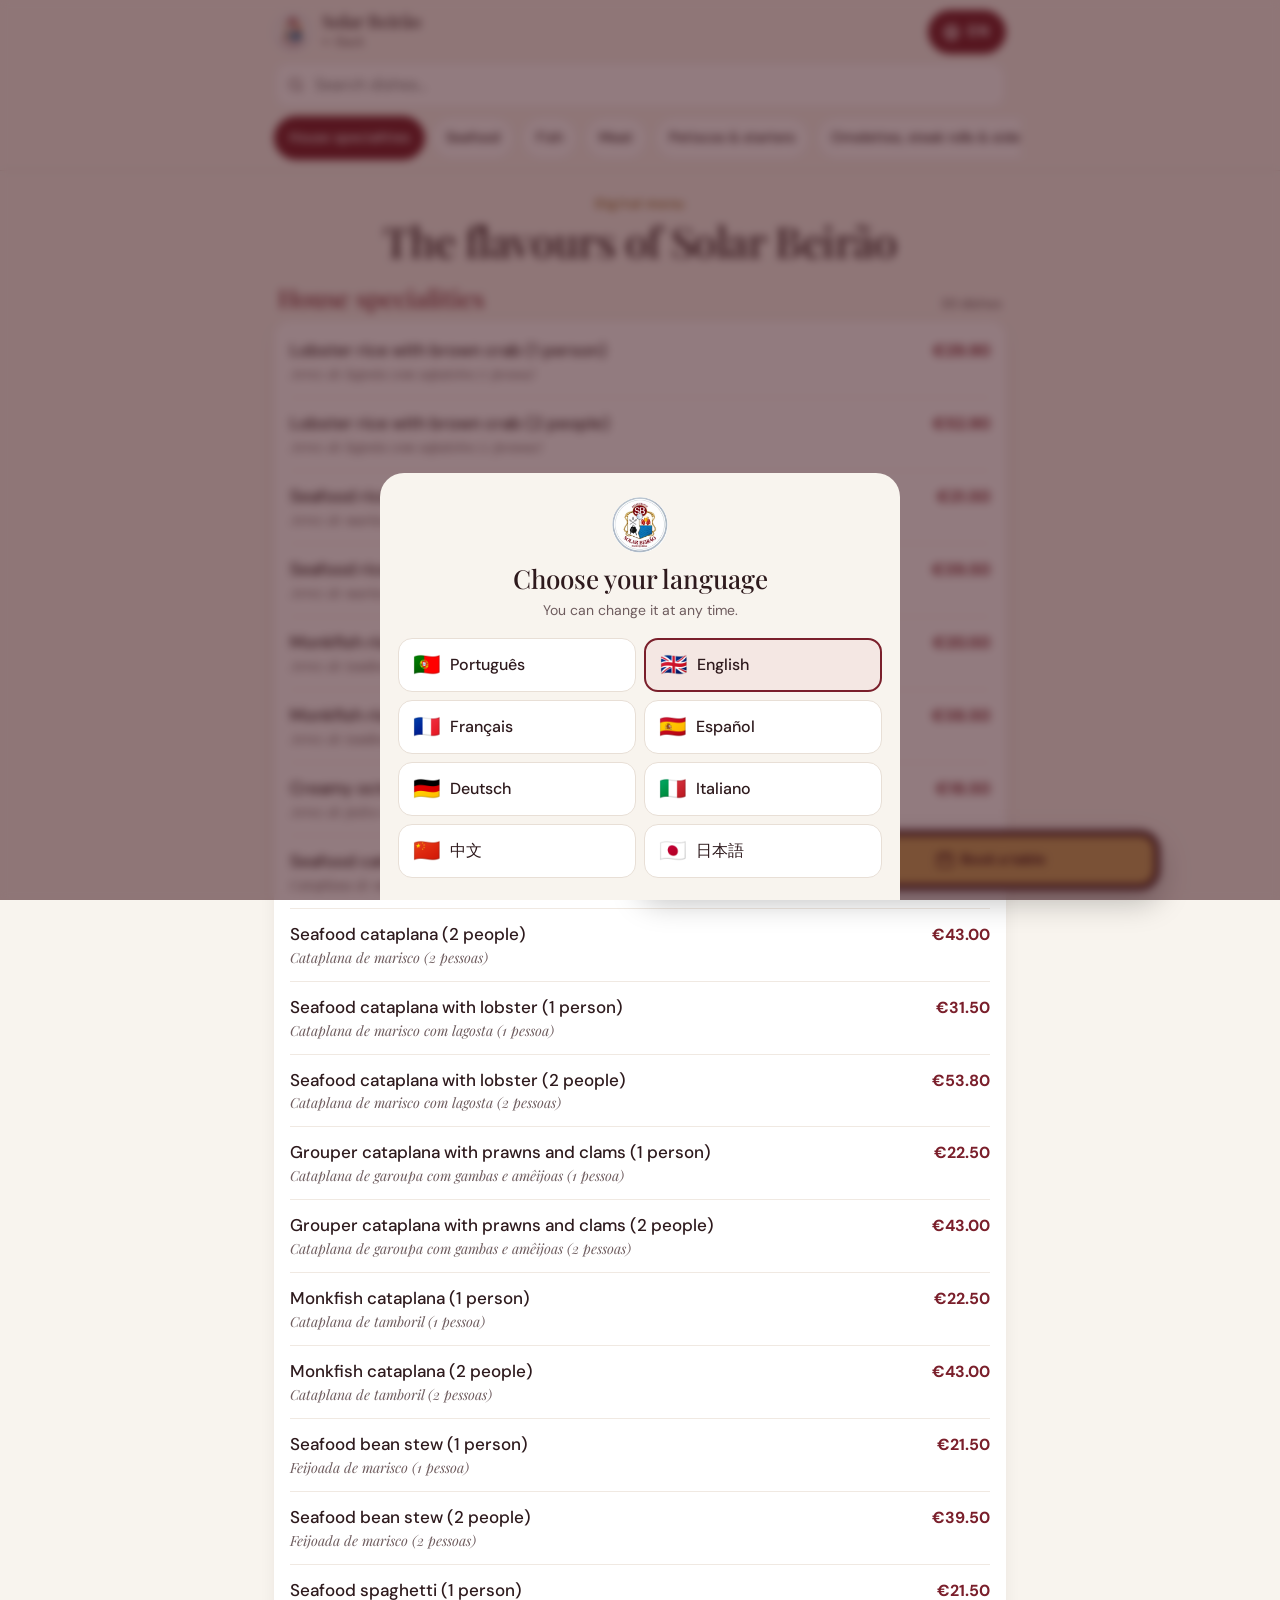
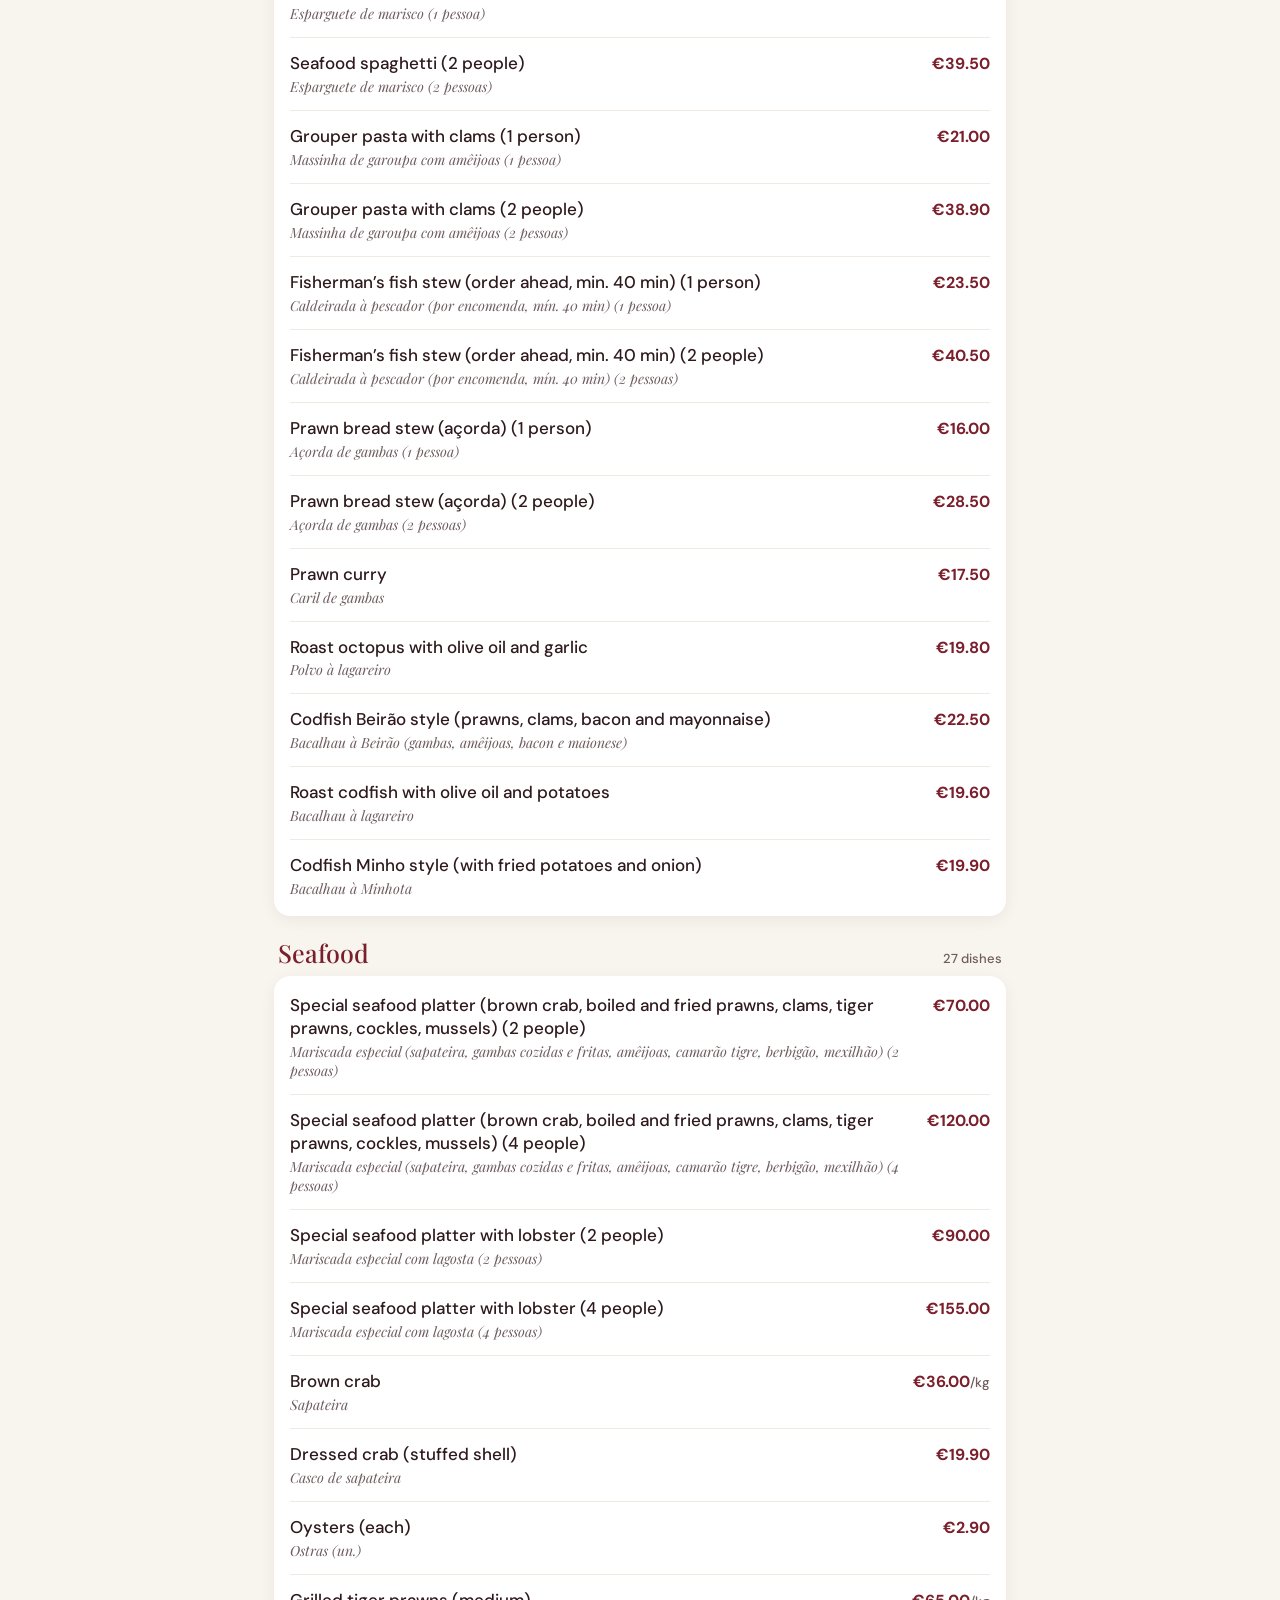
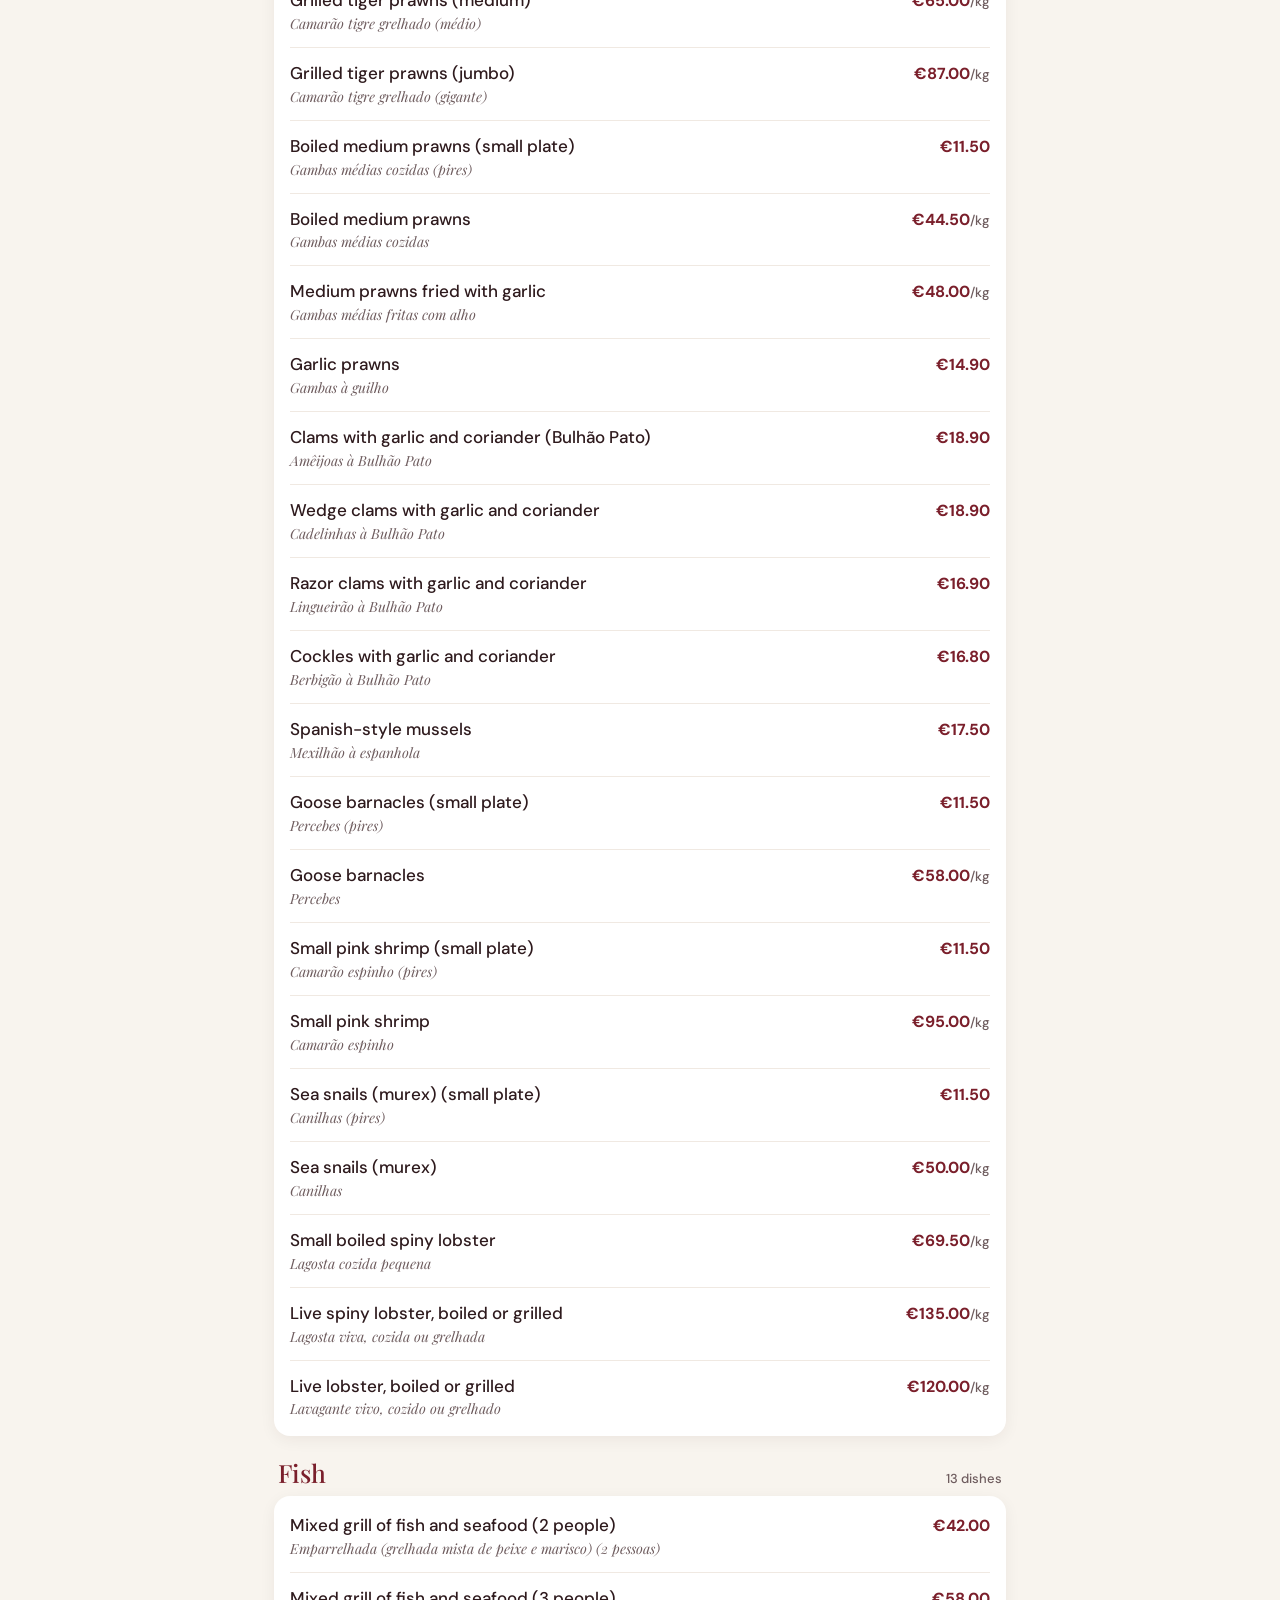
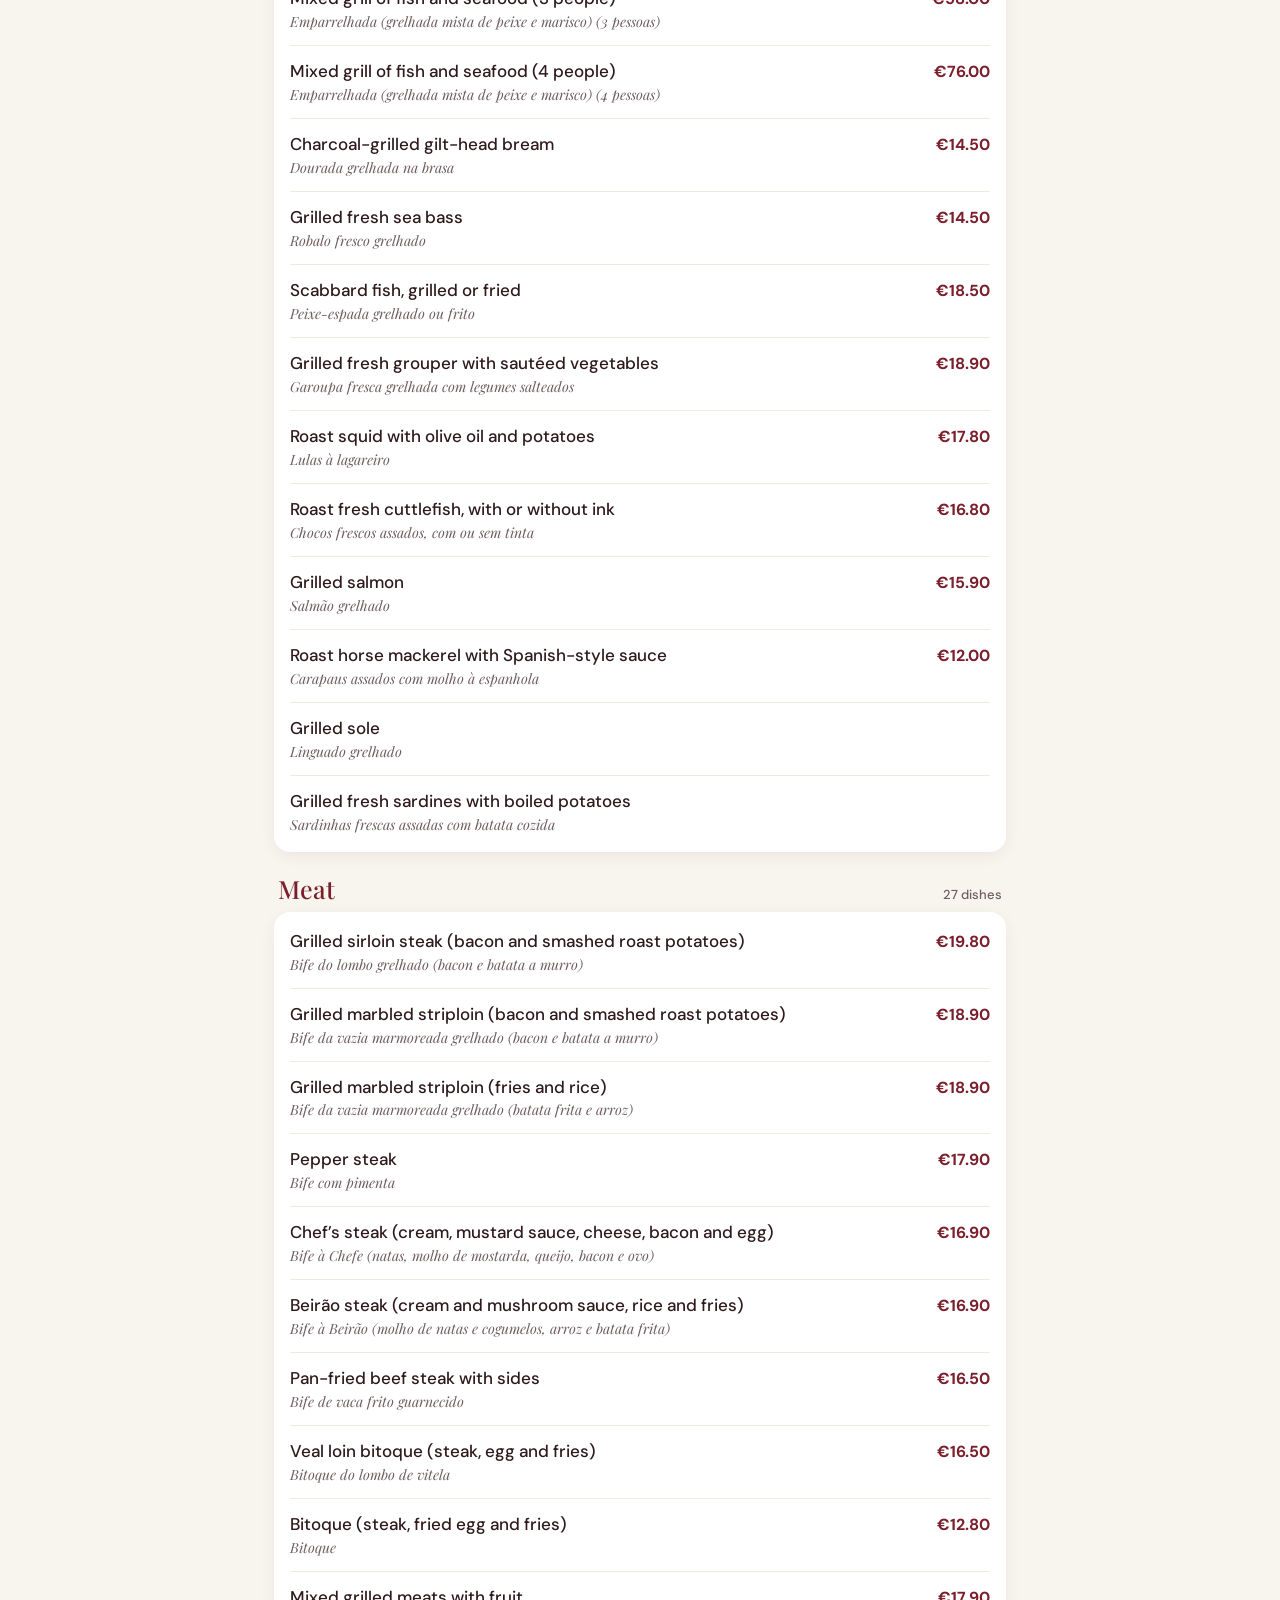
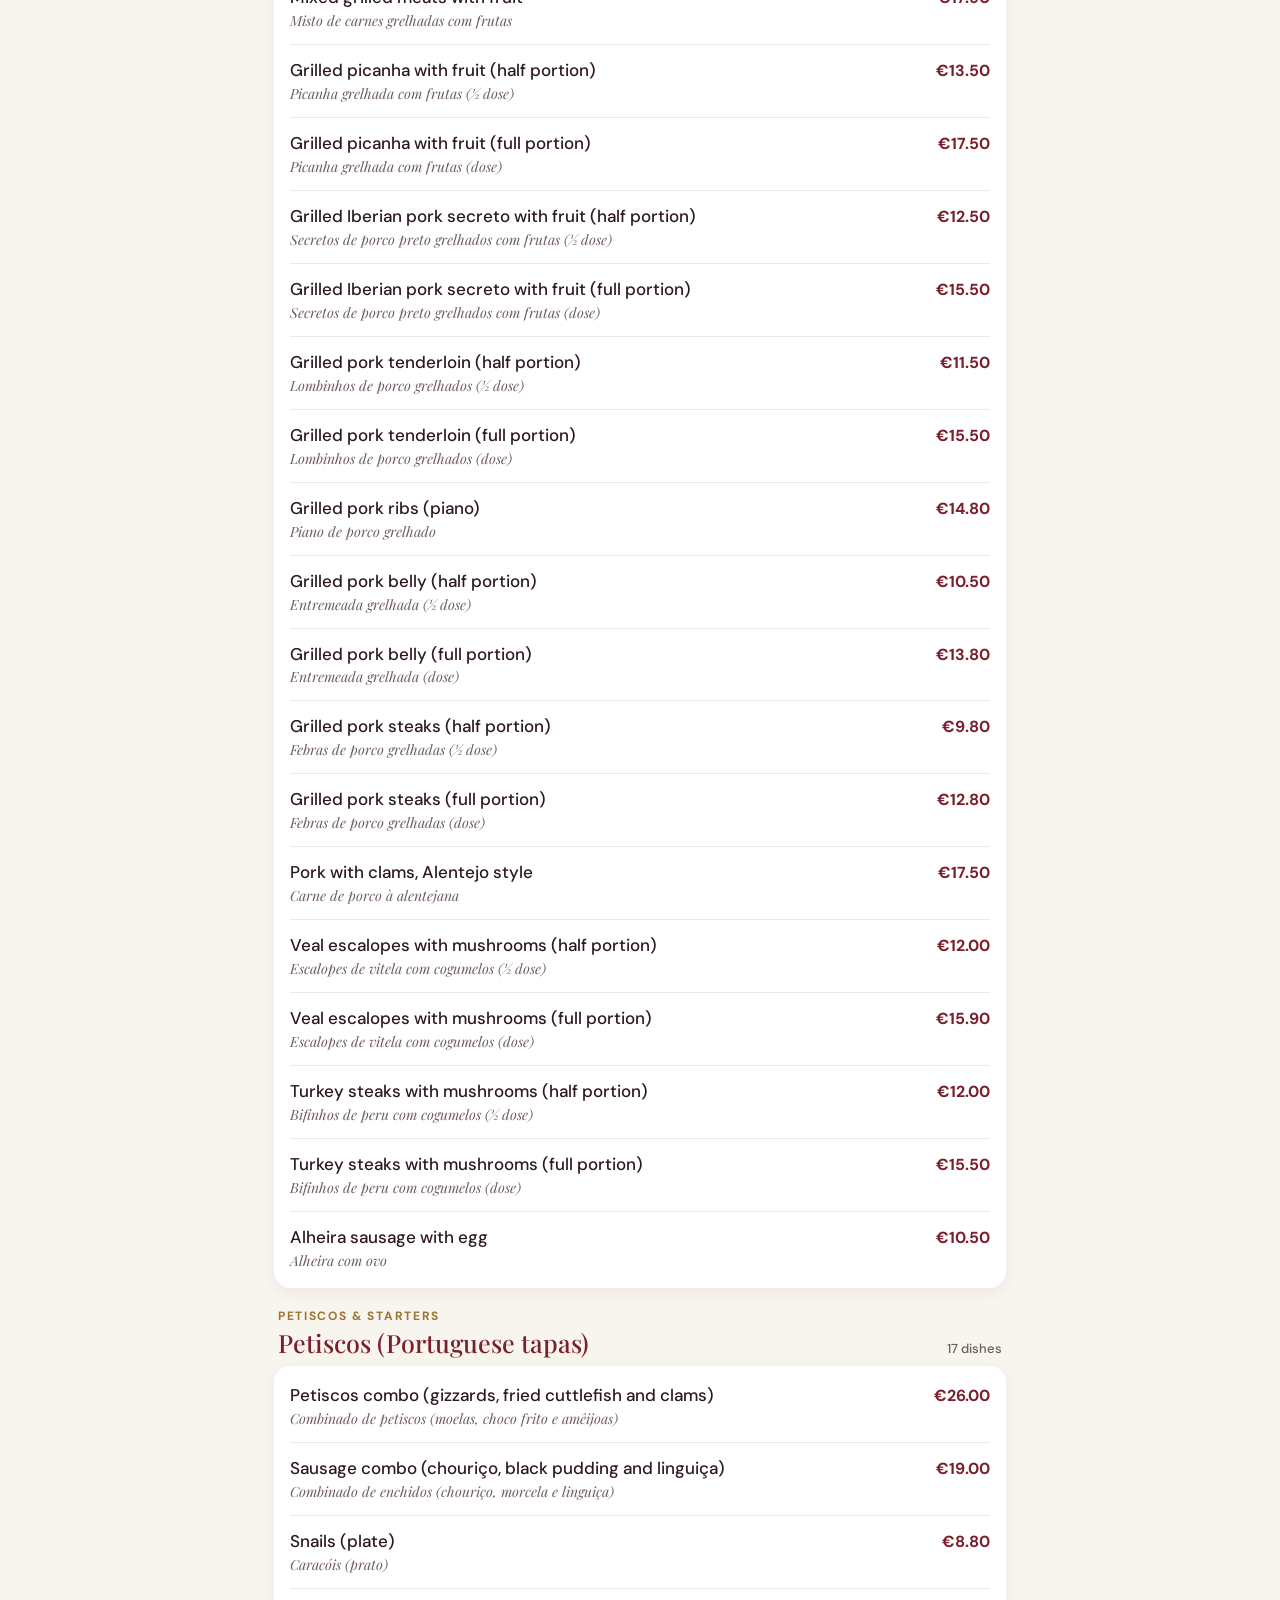
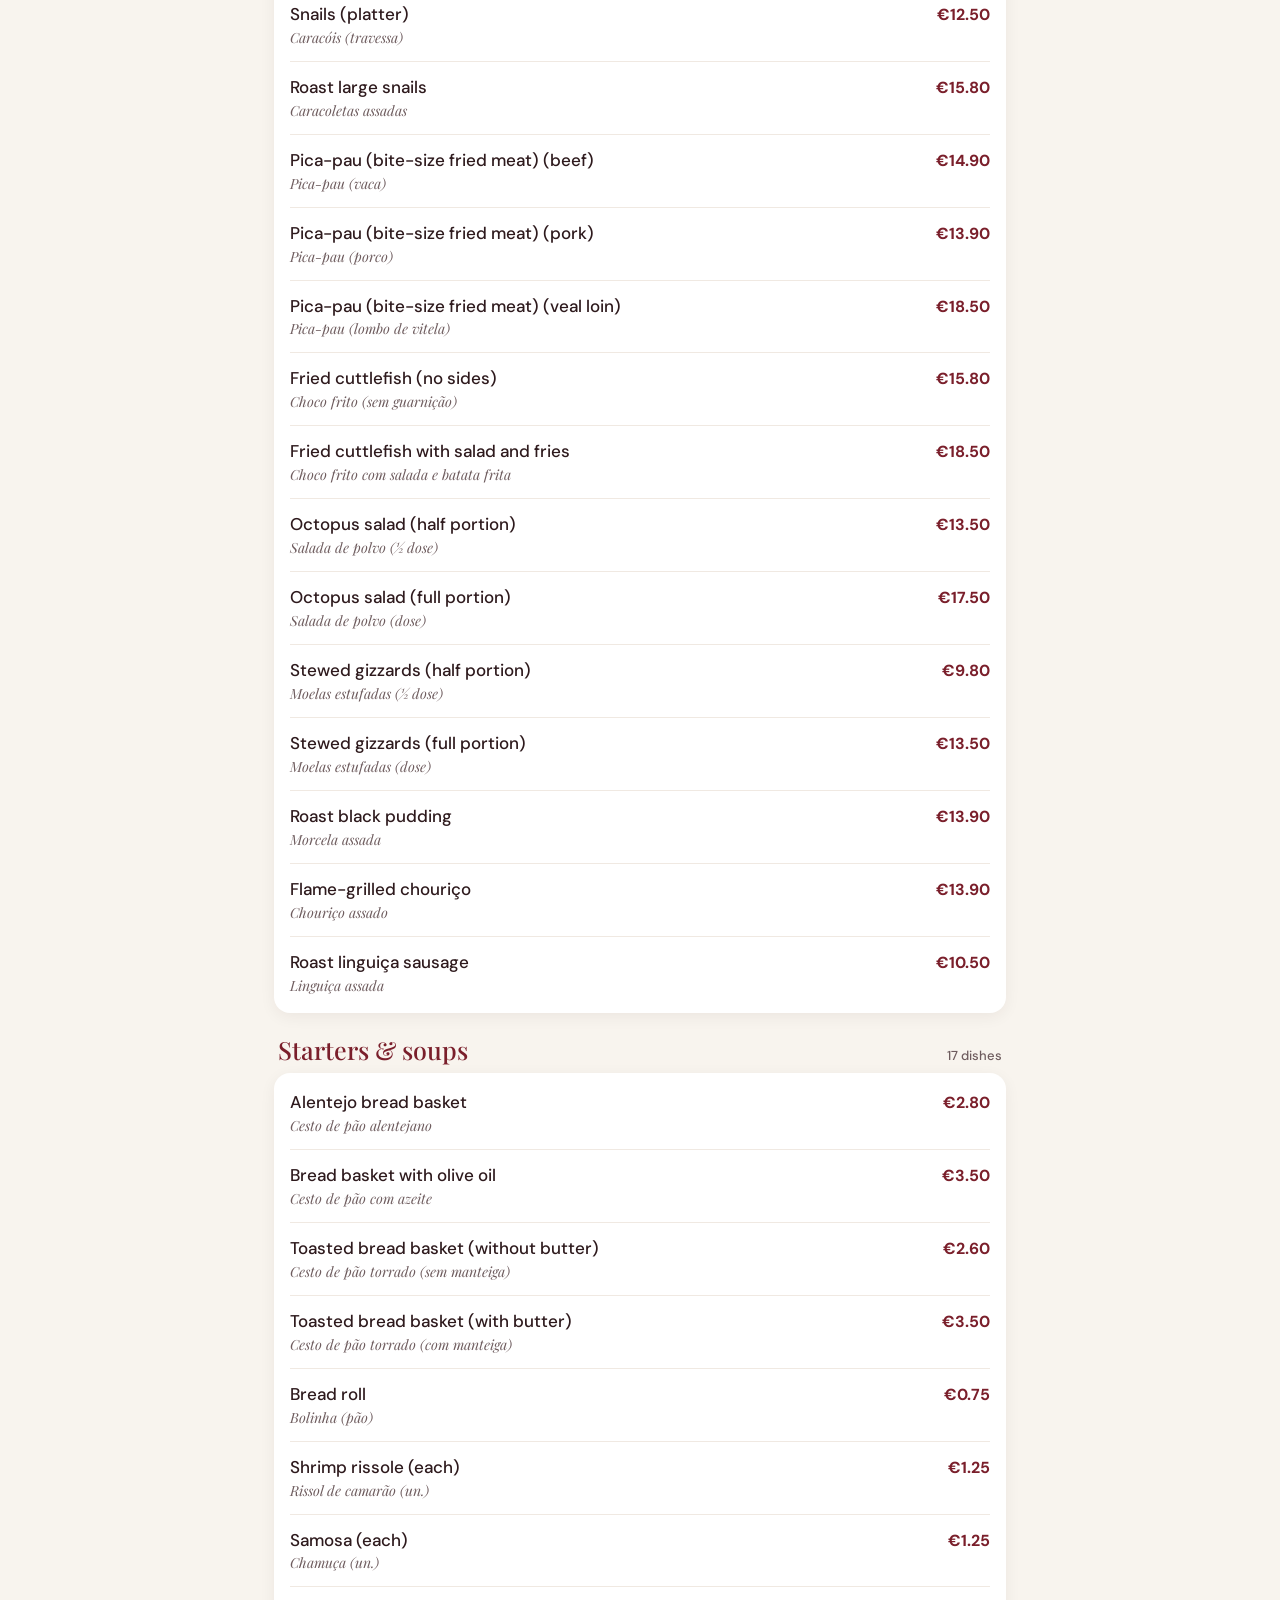
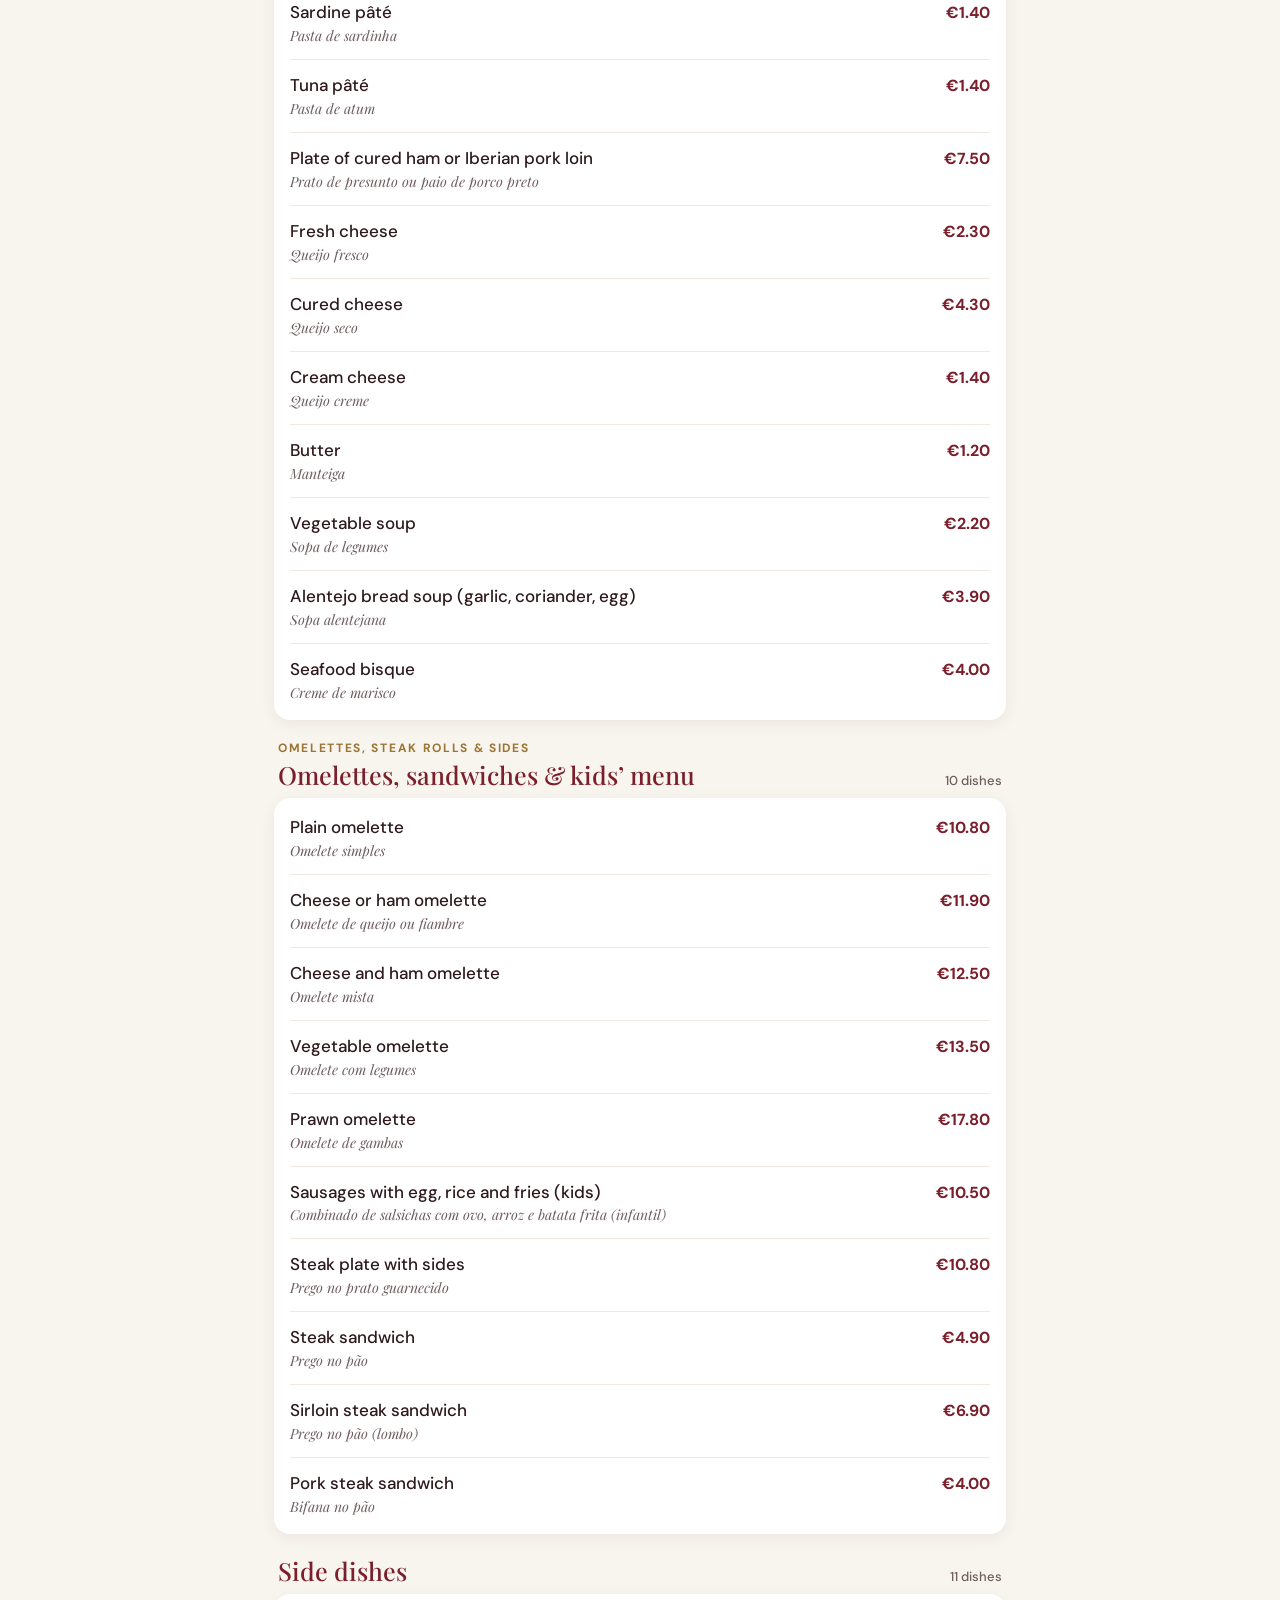
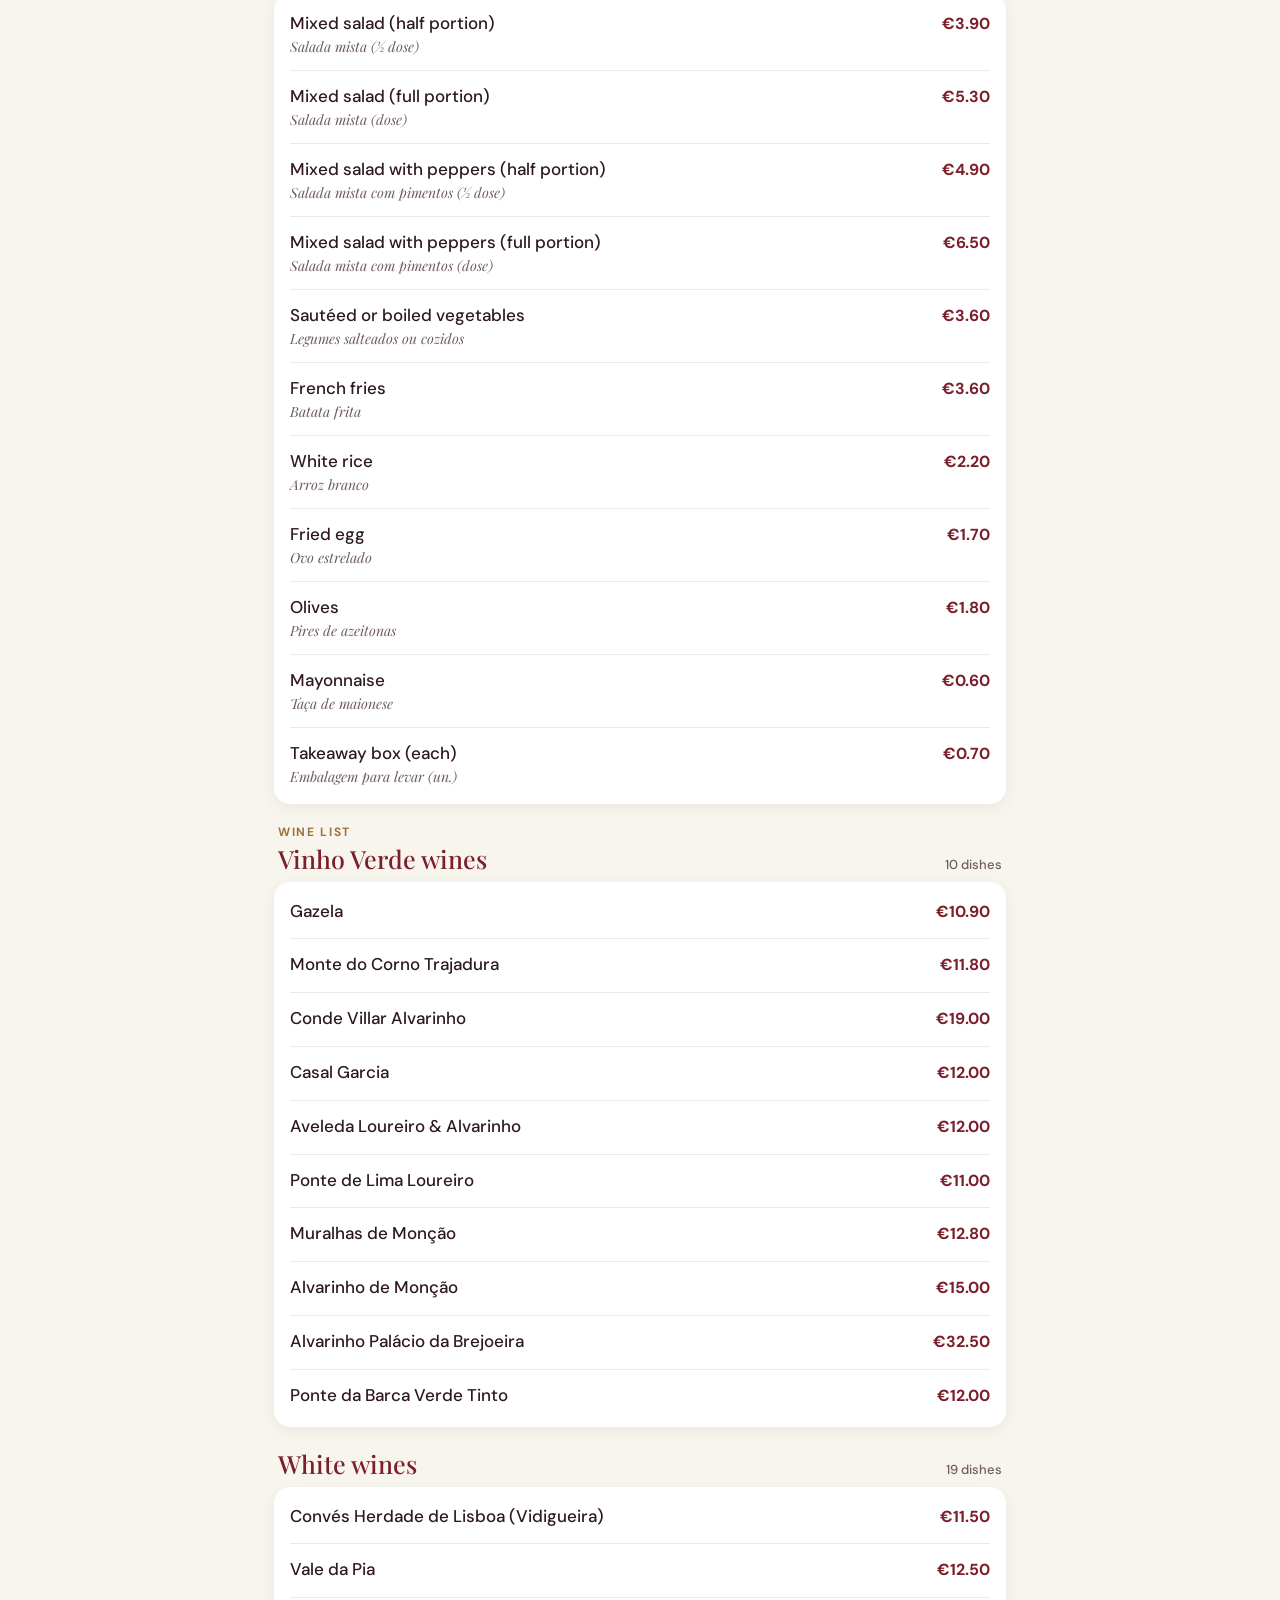
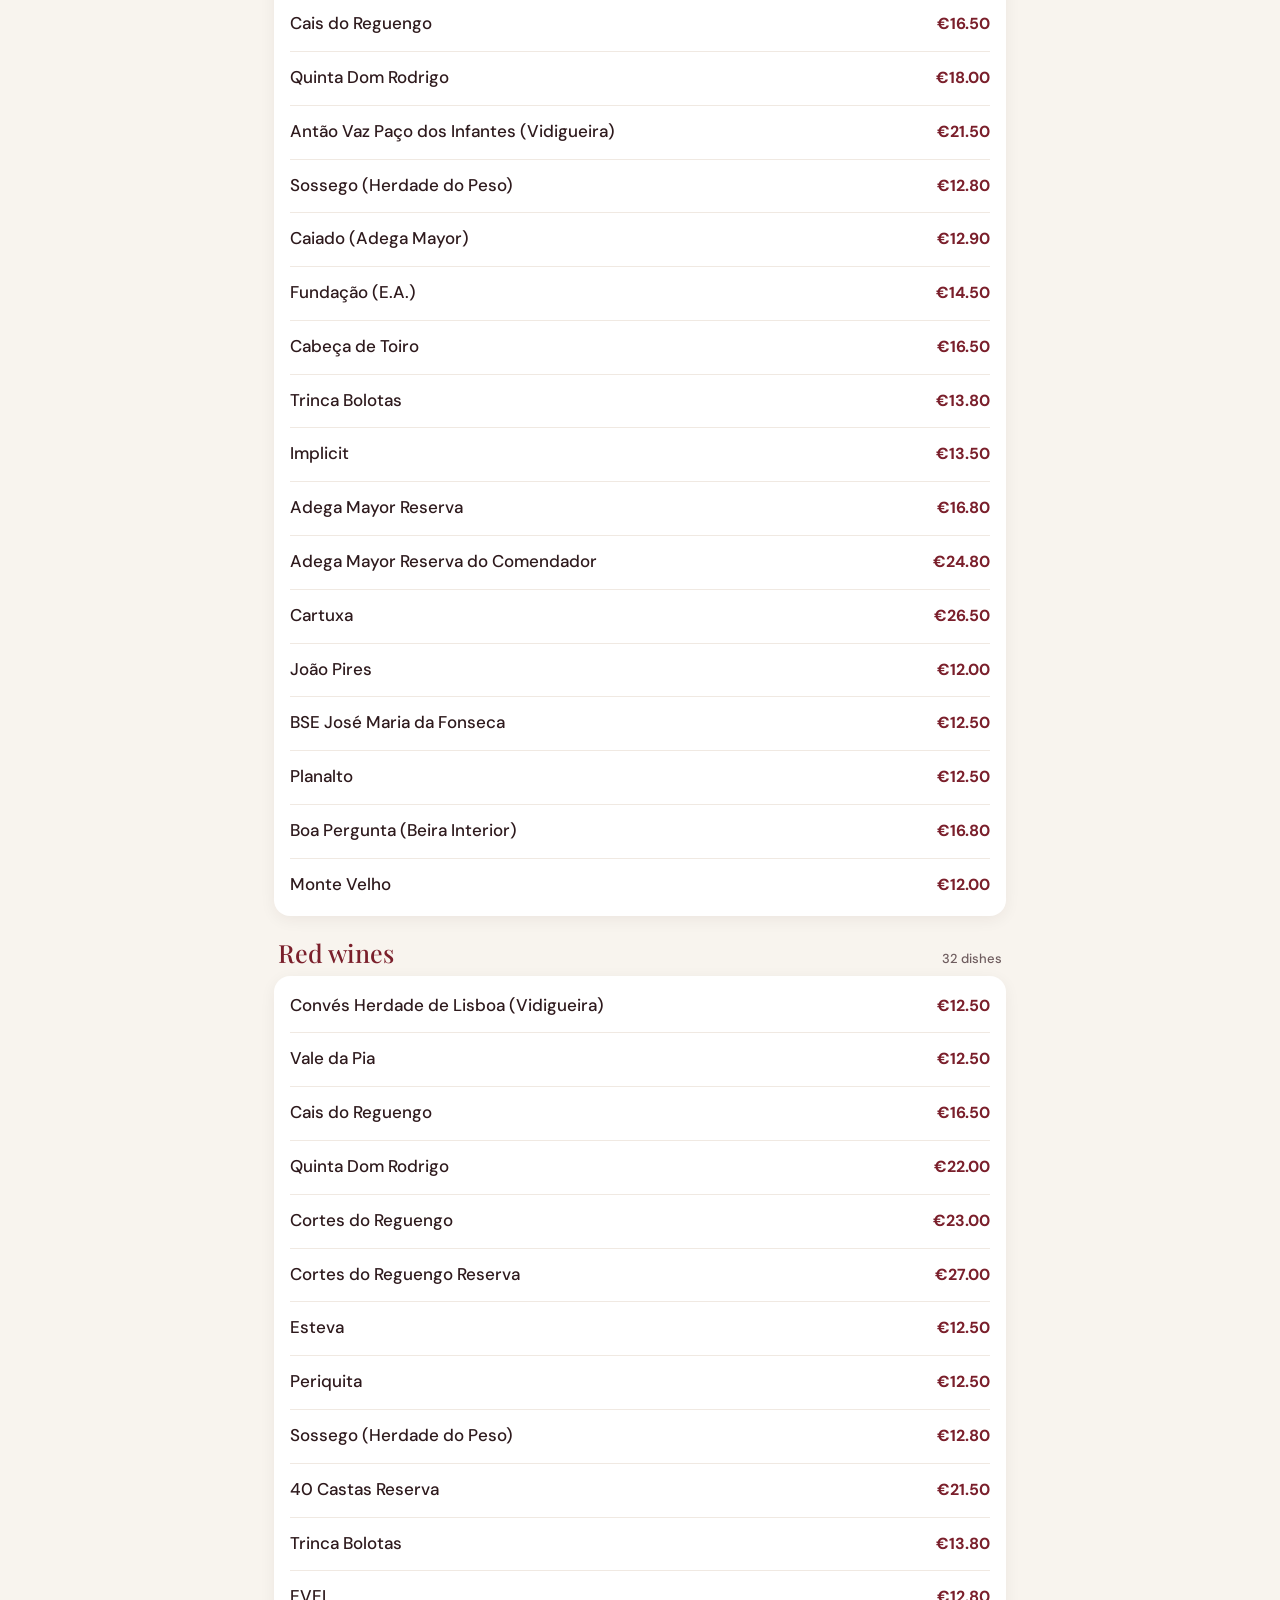
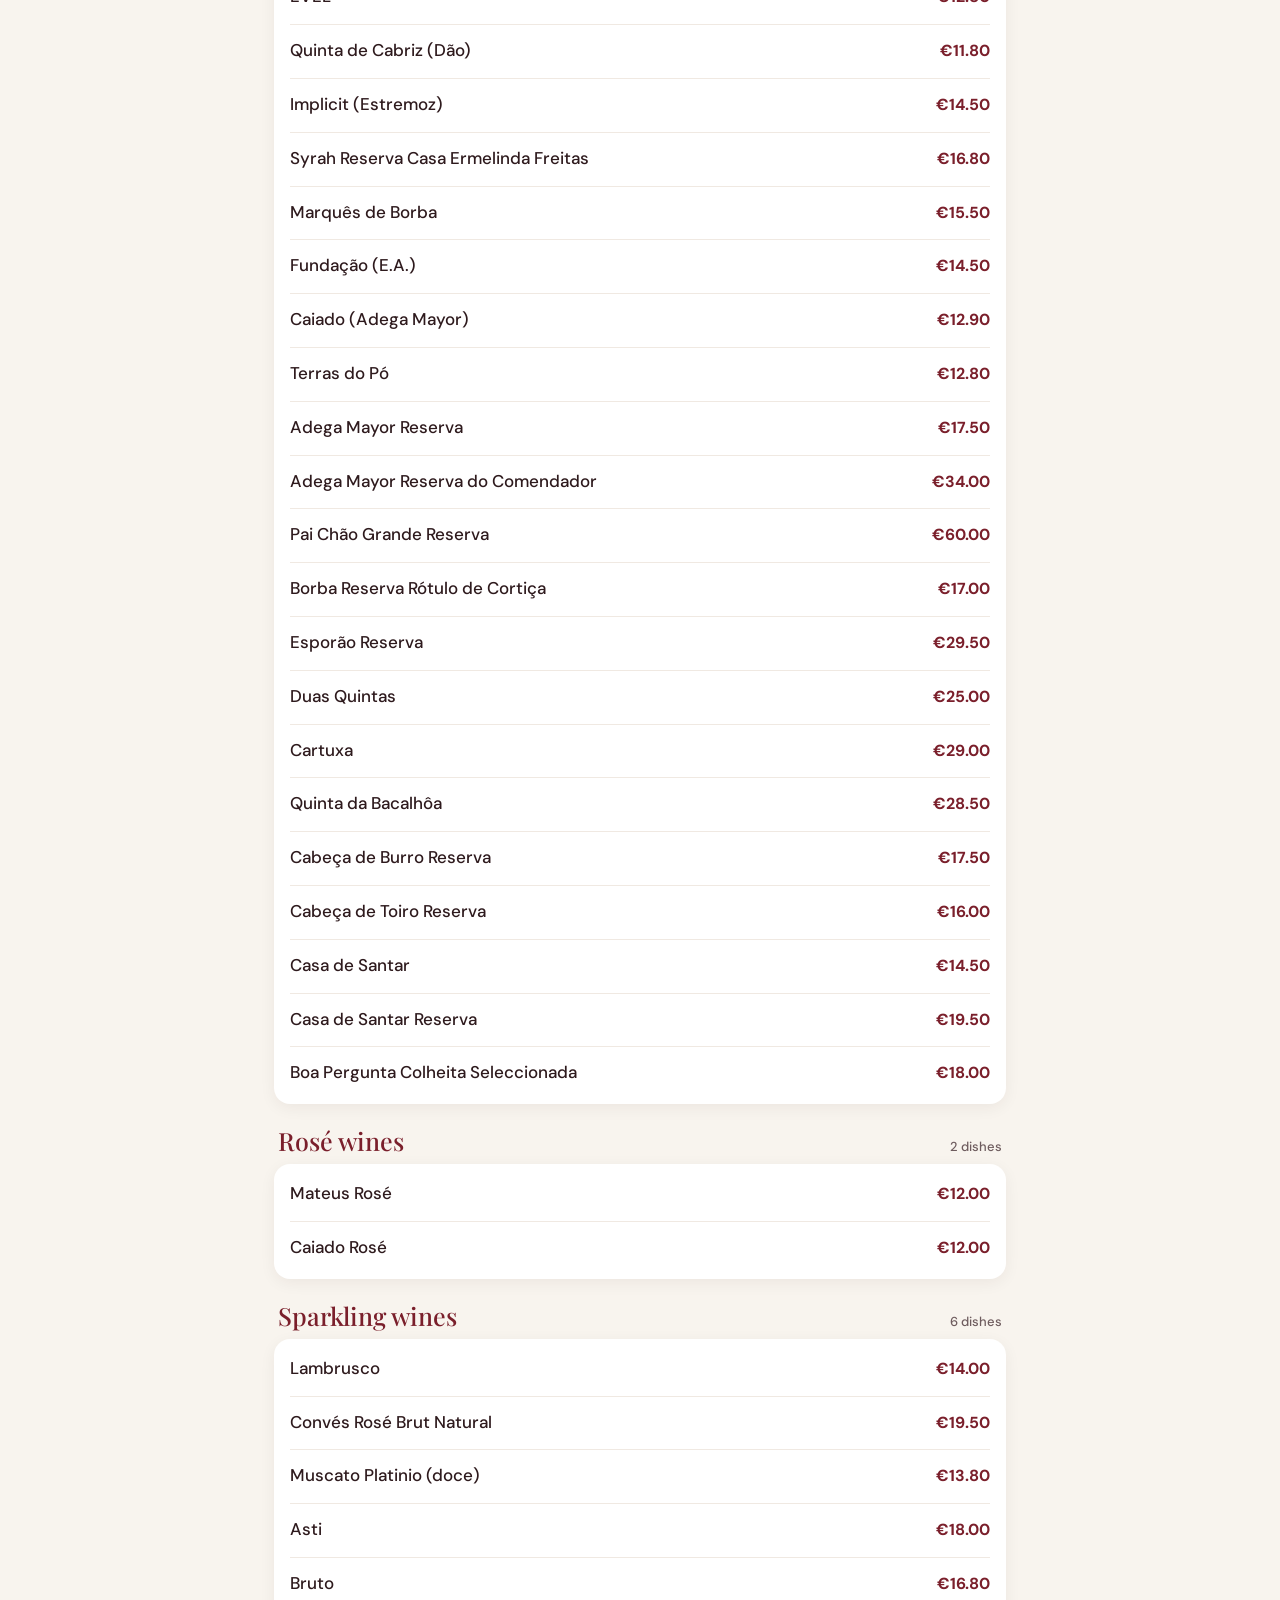
==== commit 66f02579: "Endereço próprio solarbeirao-metrikaid.vercel.app (QR, vCard, canonical, sitemap) O domínio solarbei" ====
--- a/ementa.html
+++ b/ementa.html
@@ -6,10 +6,10 @@
 <meta name="theme-color" content="#7a1f2b">
 <title>Ementa · Solar Beirão Marisqueira</title>
 <meta name="description" content="Ementa digital do Solar Beirão Marisqueira (Cacilhas) em 8 línguas.">
-<link rel="canonical" href="https://solarbeirao-cacilhas.vercel.app/ementa.html">
+<link rel="canonical" href="https://solarbeirao-metrikaid.vercel.app/ementa.html">
 <meta name="robots" content="noindex">
 <meta property="og:title" content="Solar Beirão Marisqueira · Ementa">
-<meta property="og:image" content="https://solarbeirao-cacilhas.vercel.app/og.jpg">
+<meta property="og:image" content="https://solarbeirao-metrikaid.vercel.app/og.jpg">
 <link rel="icon" href="favicon-32.png" sizes="32x32">
 <link rel="apple-touch-icon" href="apple-touch-icon.png">
 <link rel="preload" href="assets/fonts/playfair-display-latin-500-normal.woff2" as="font" type="font/woff2" crossorigin>
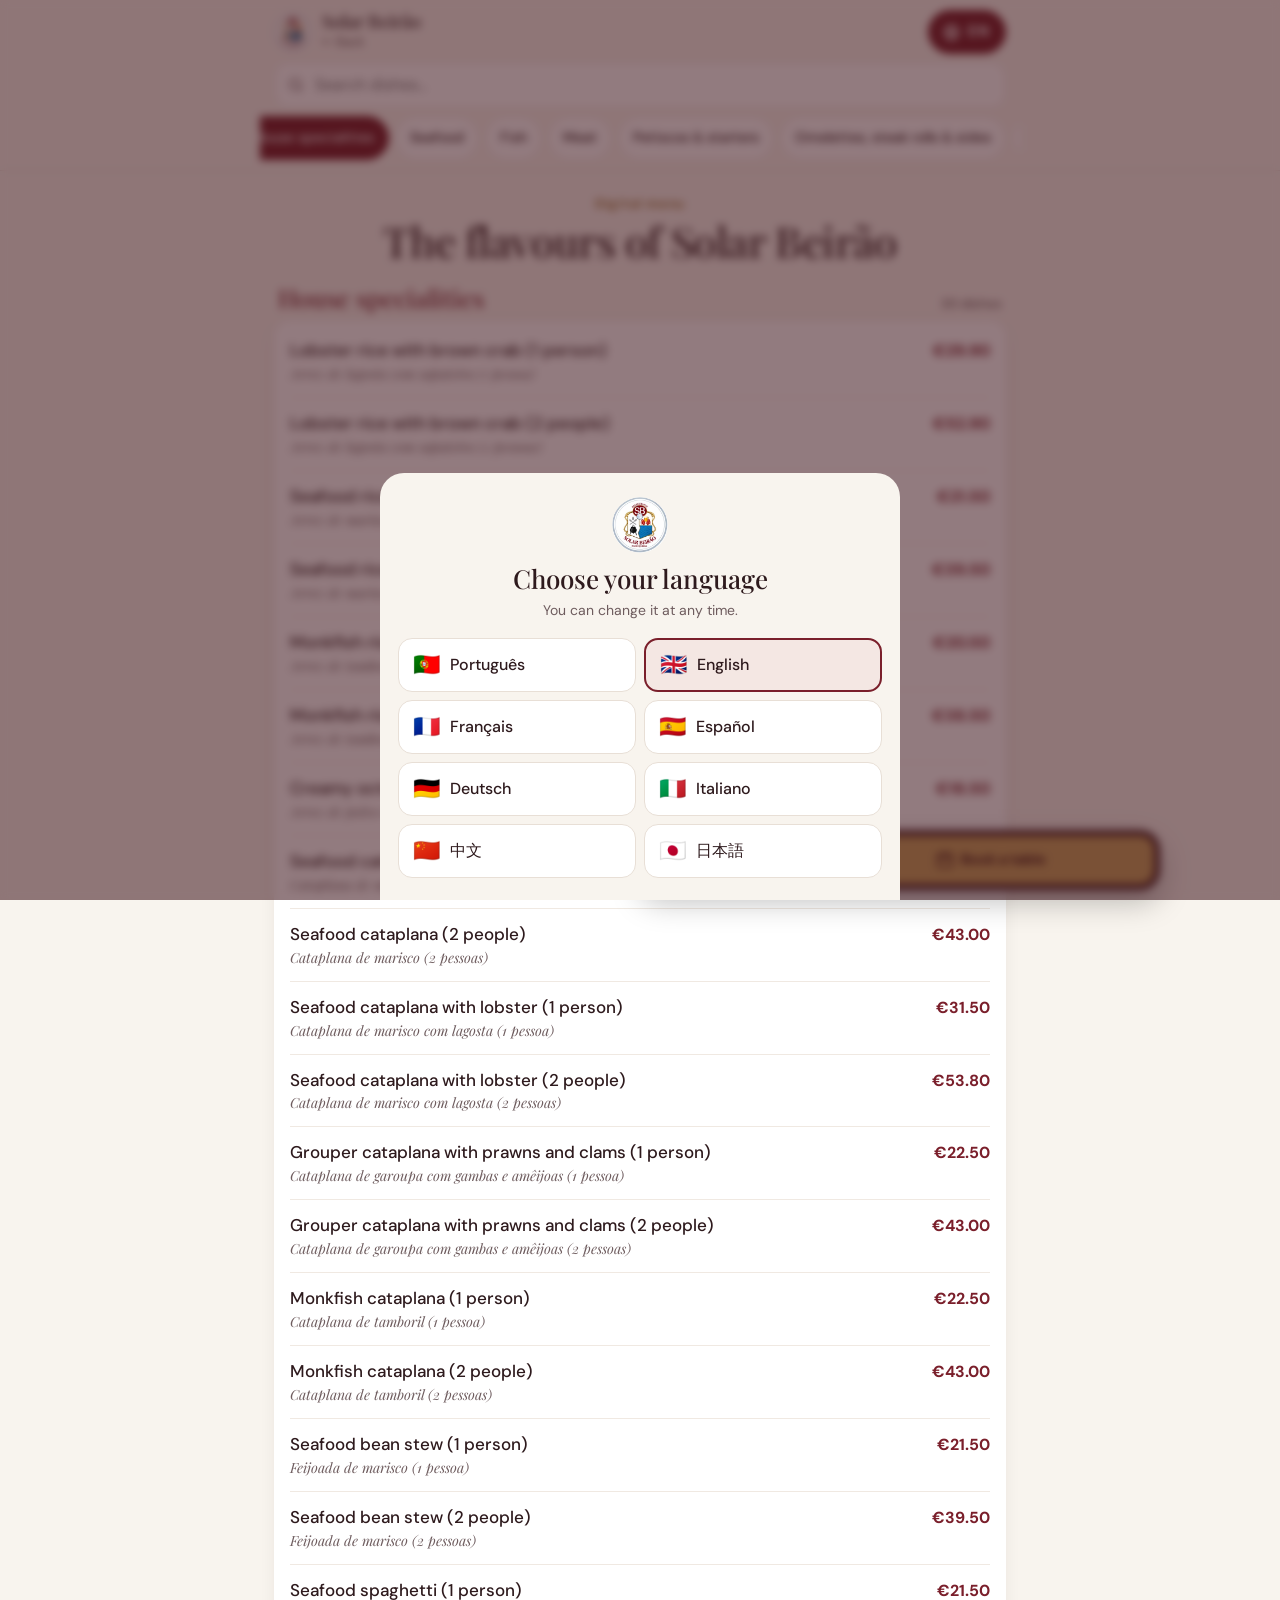
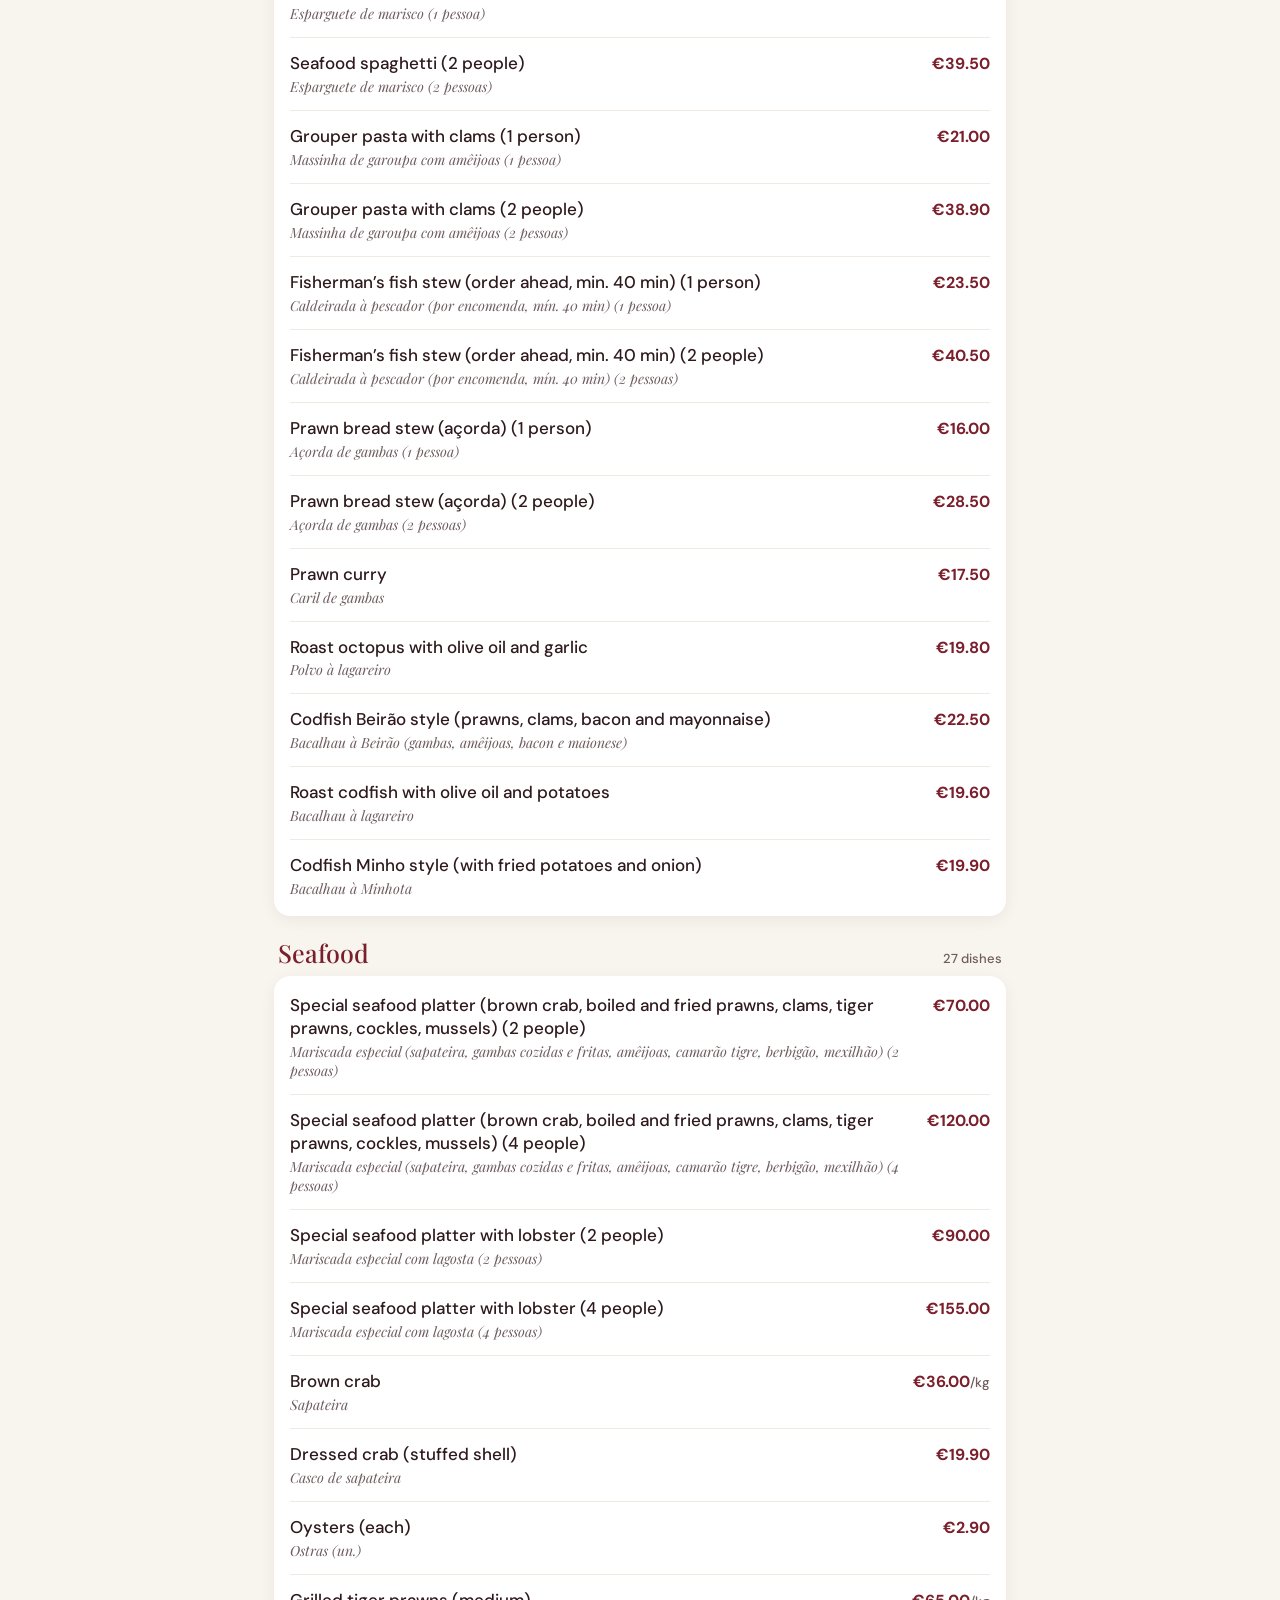
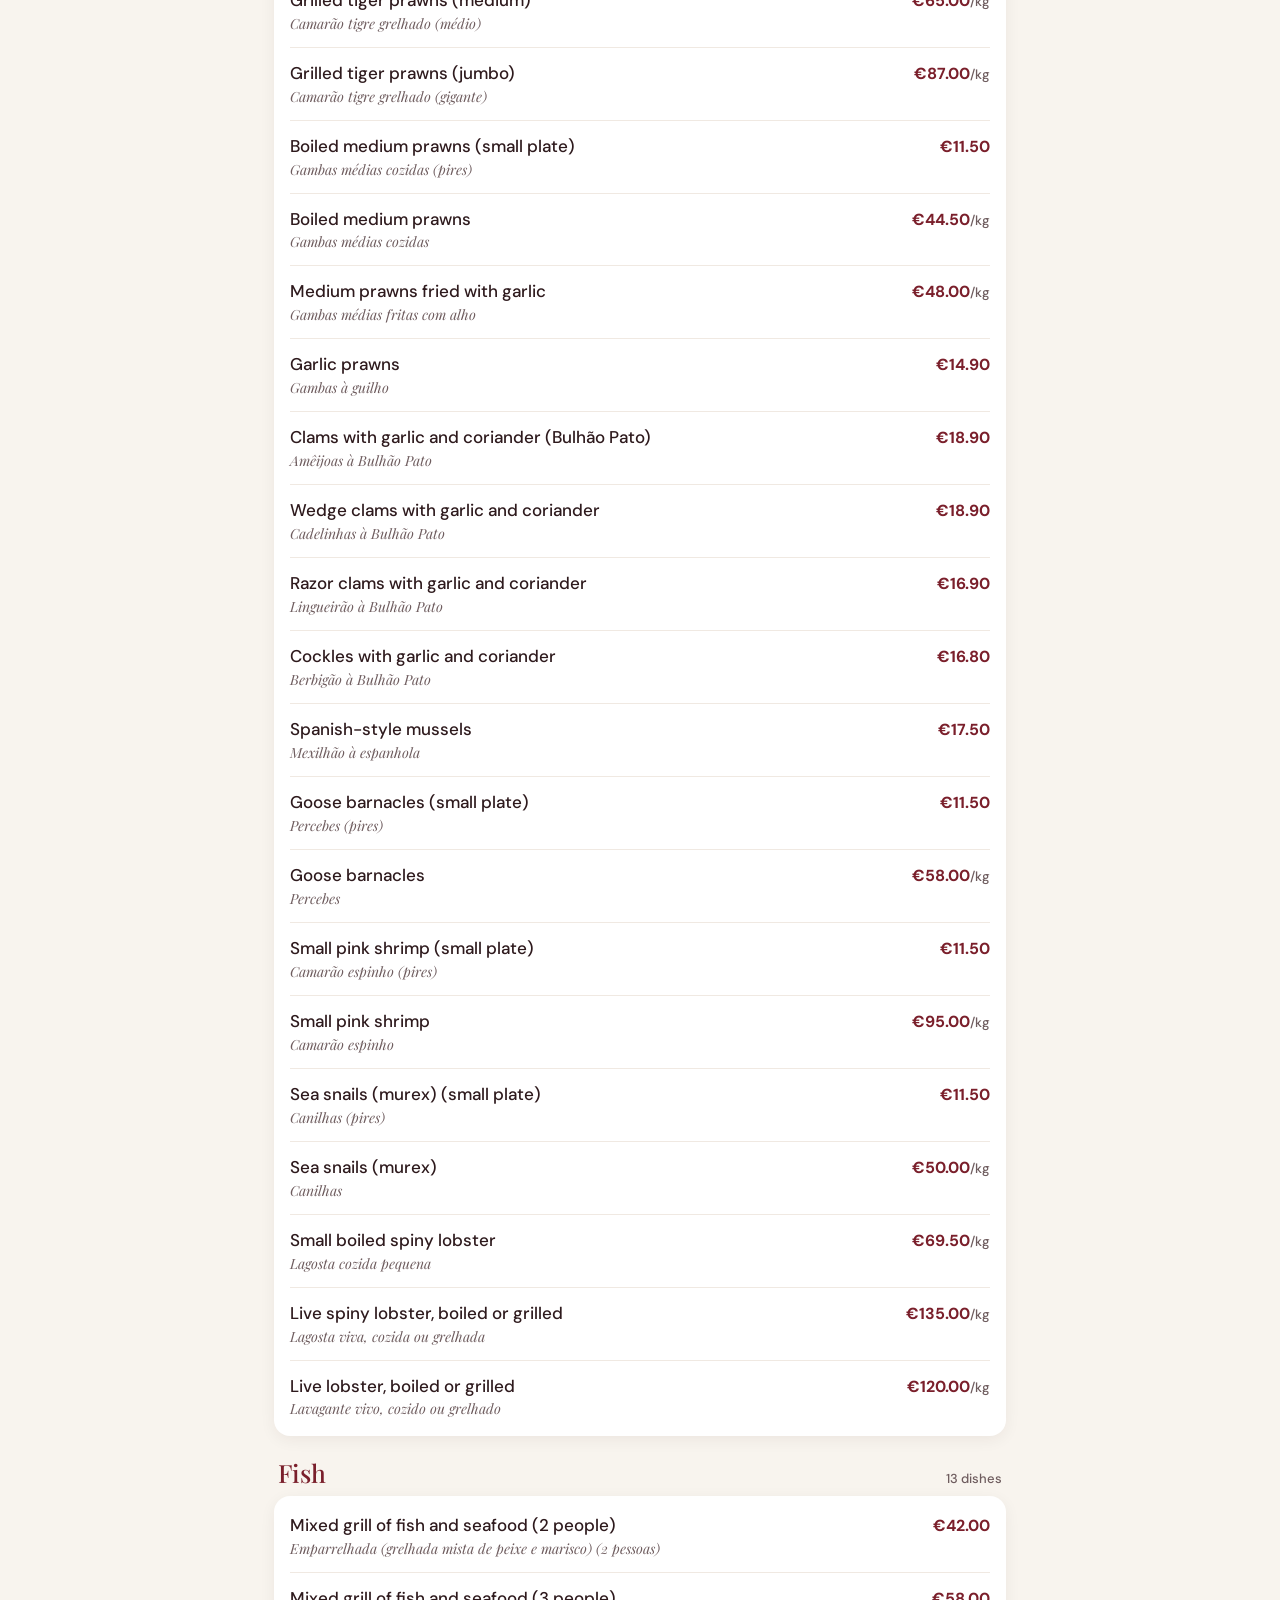
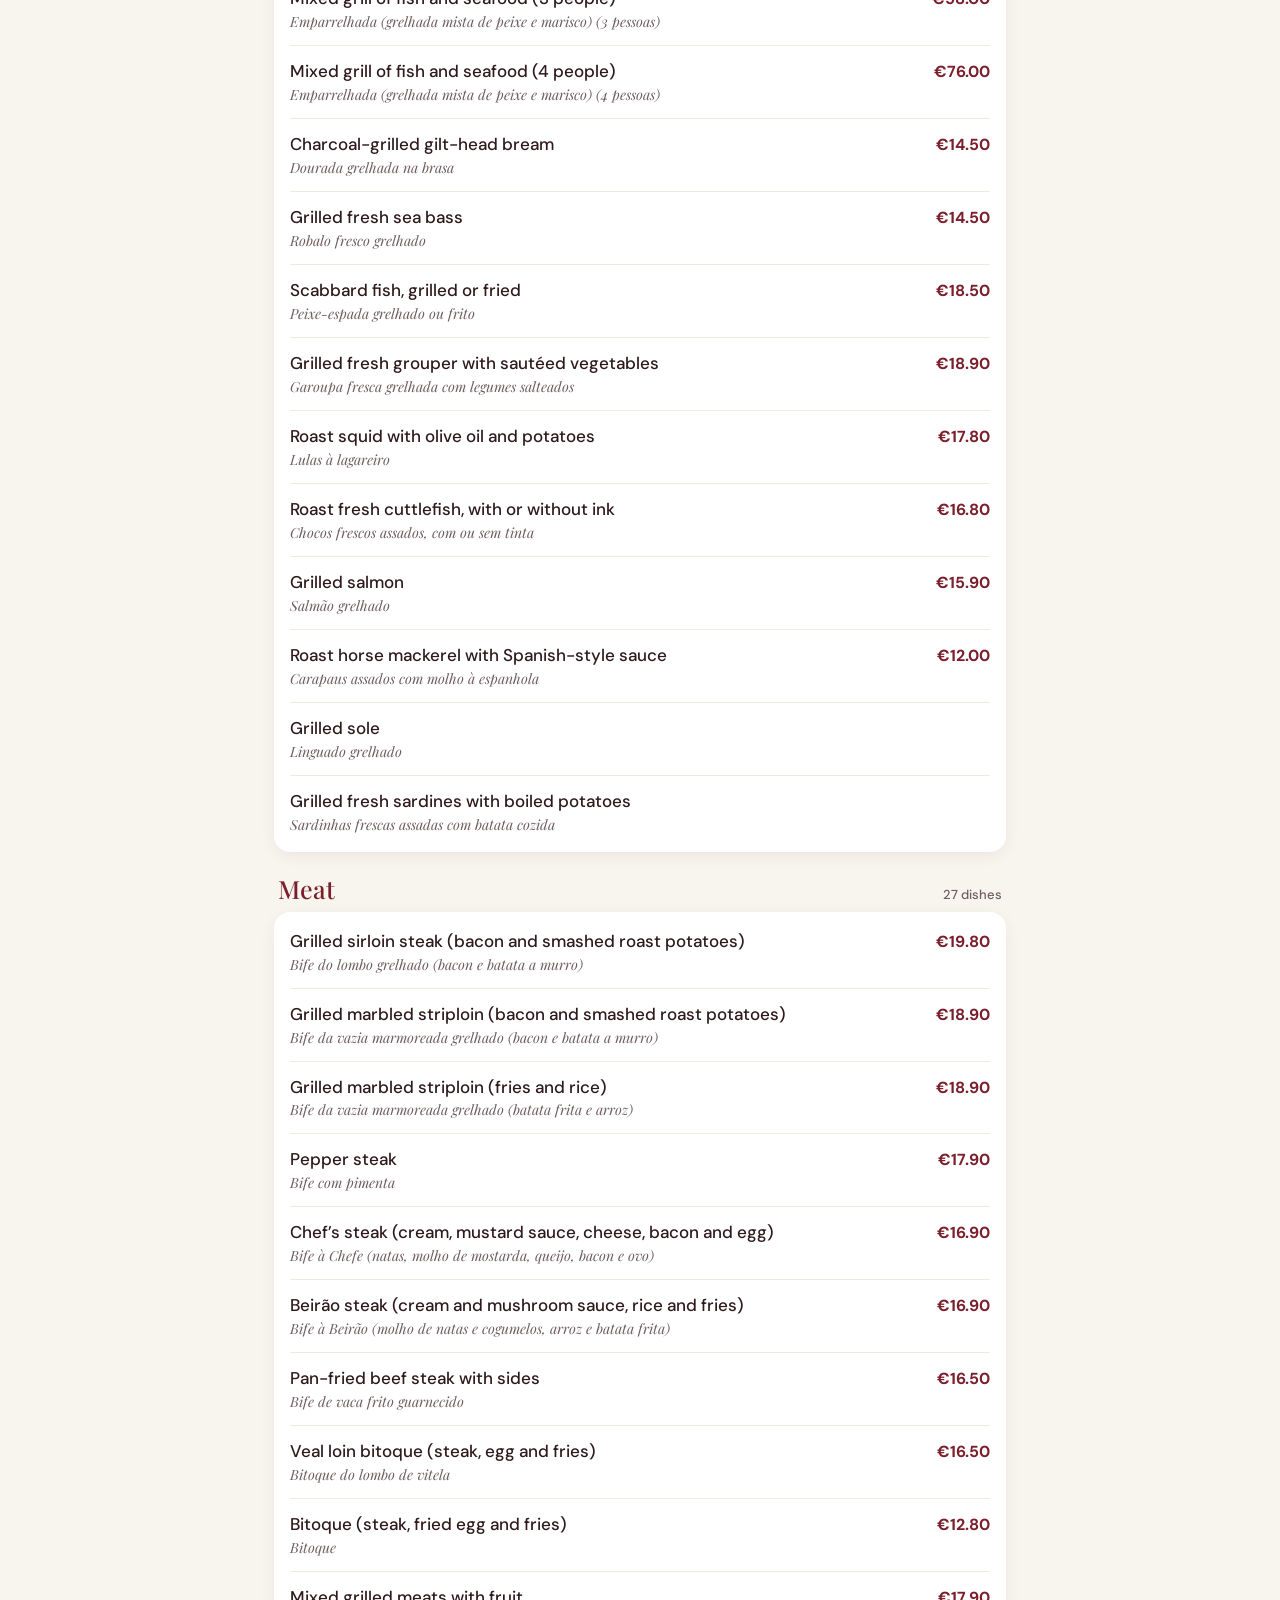
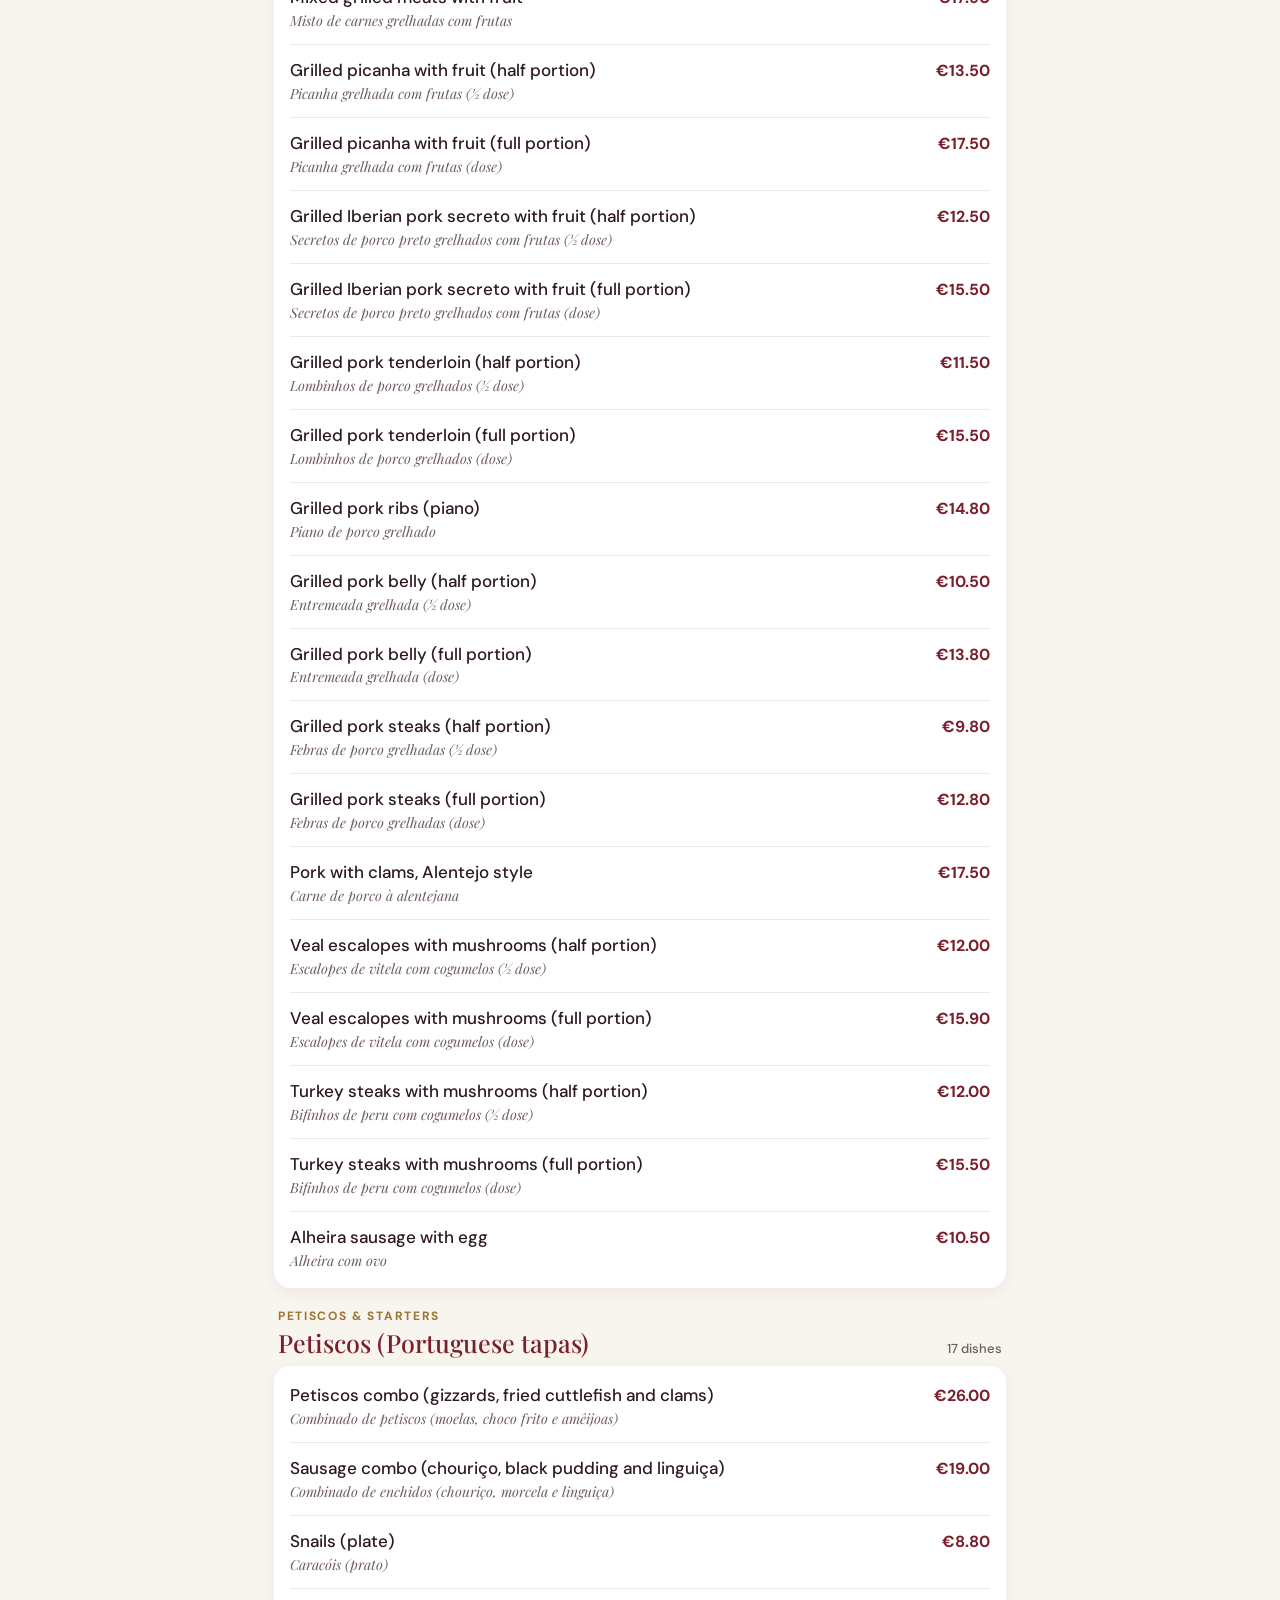
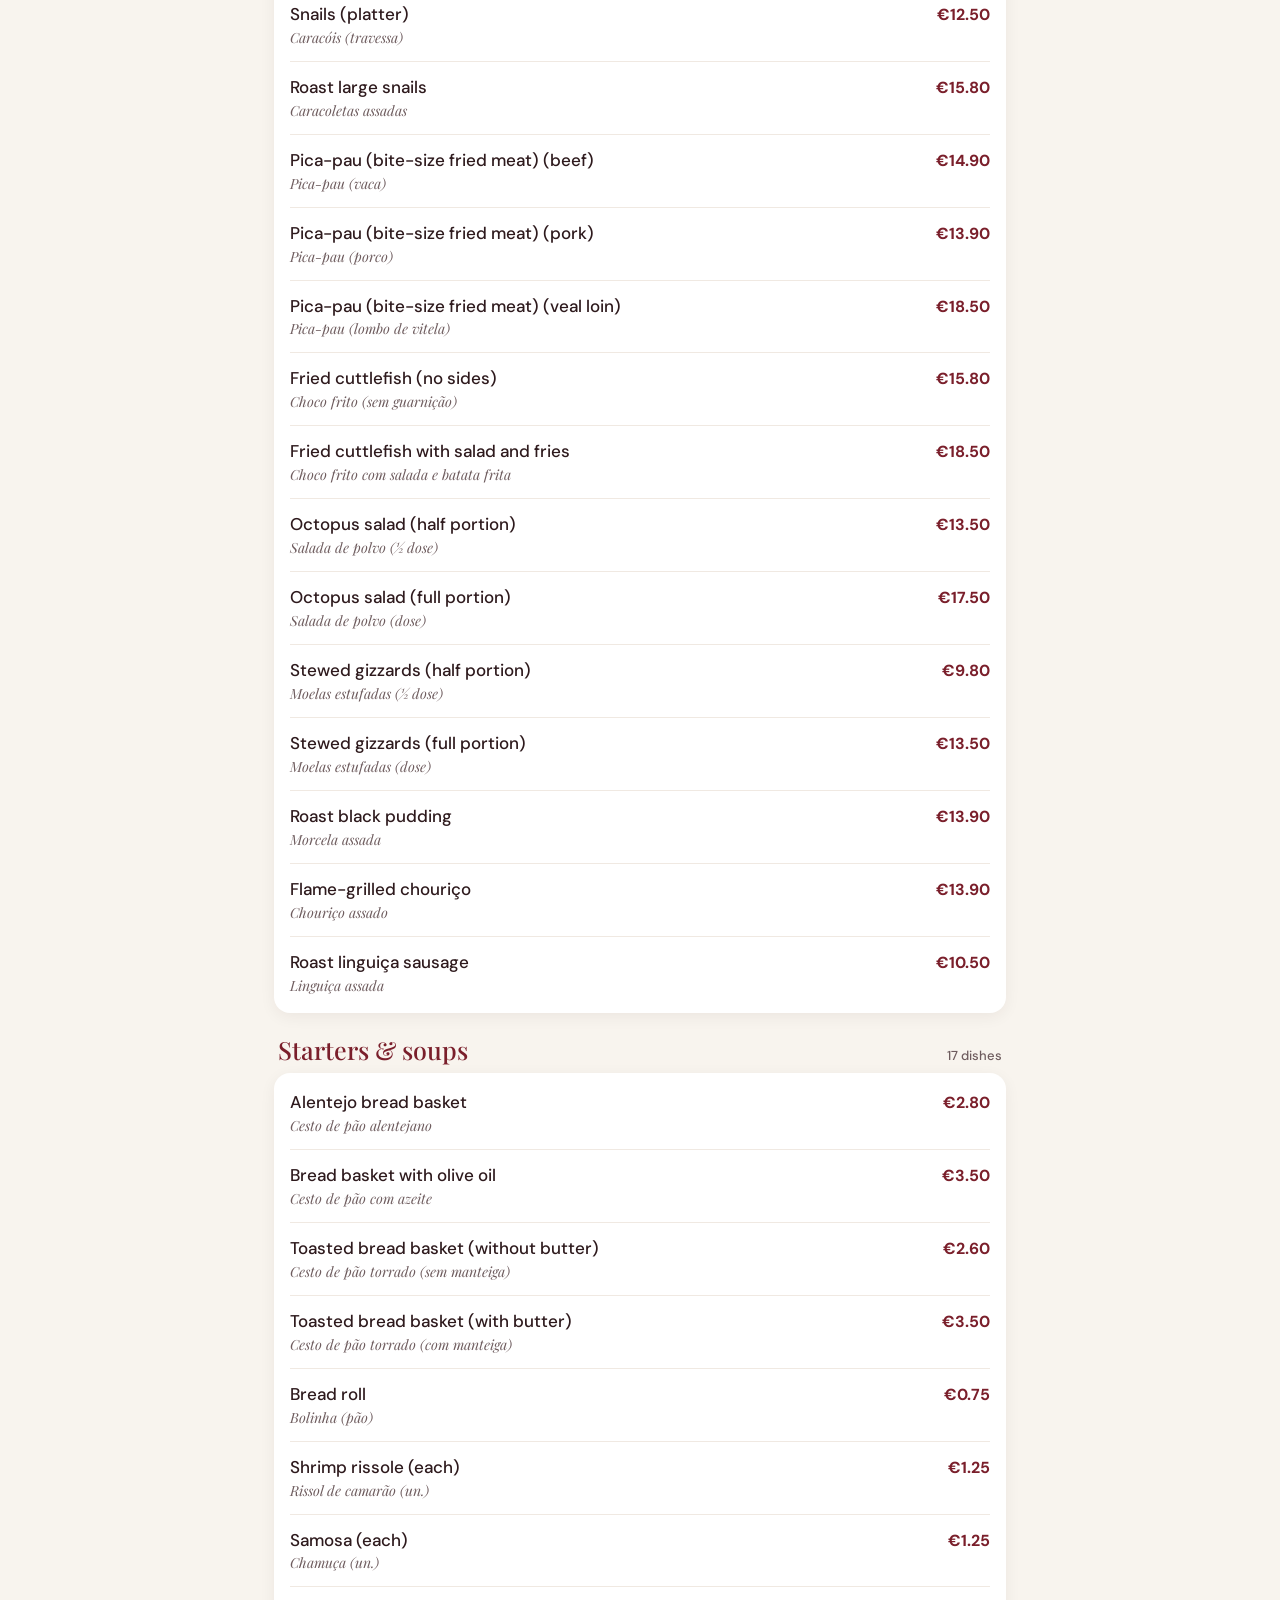
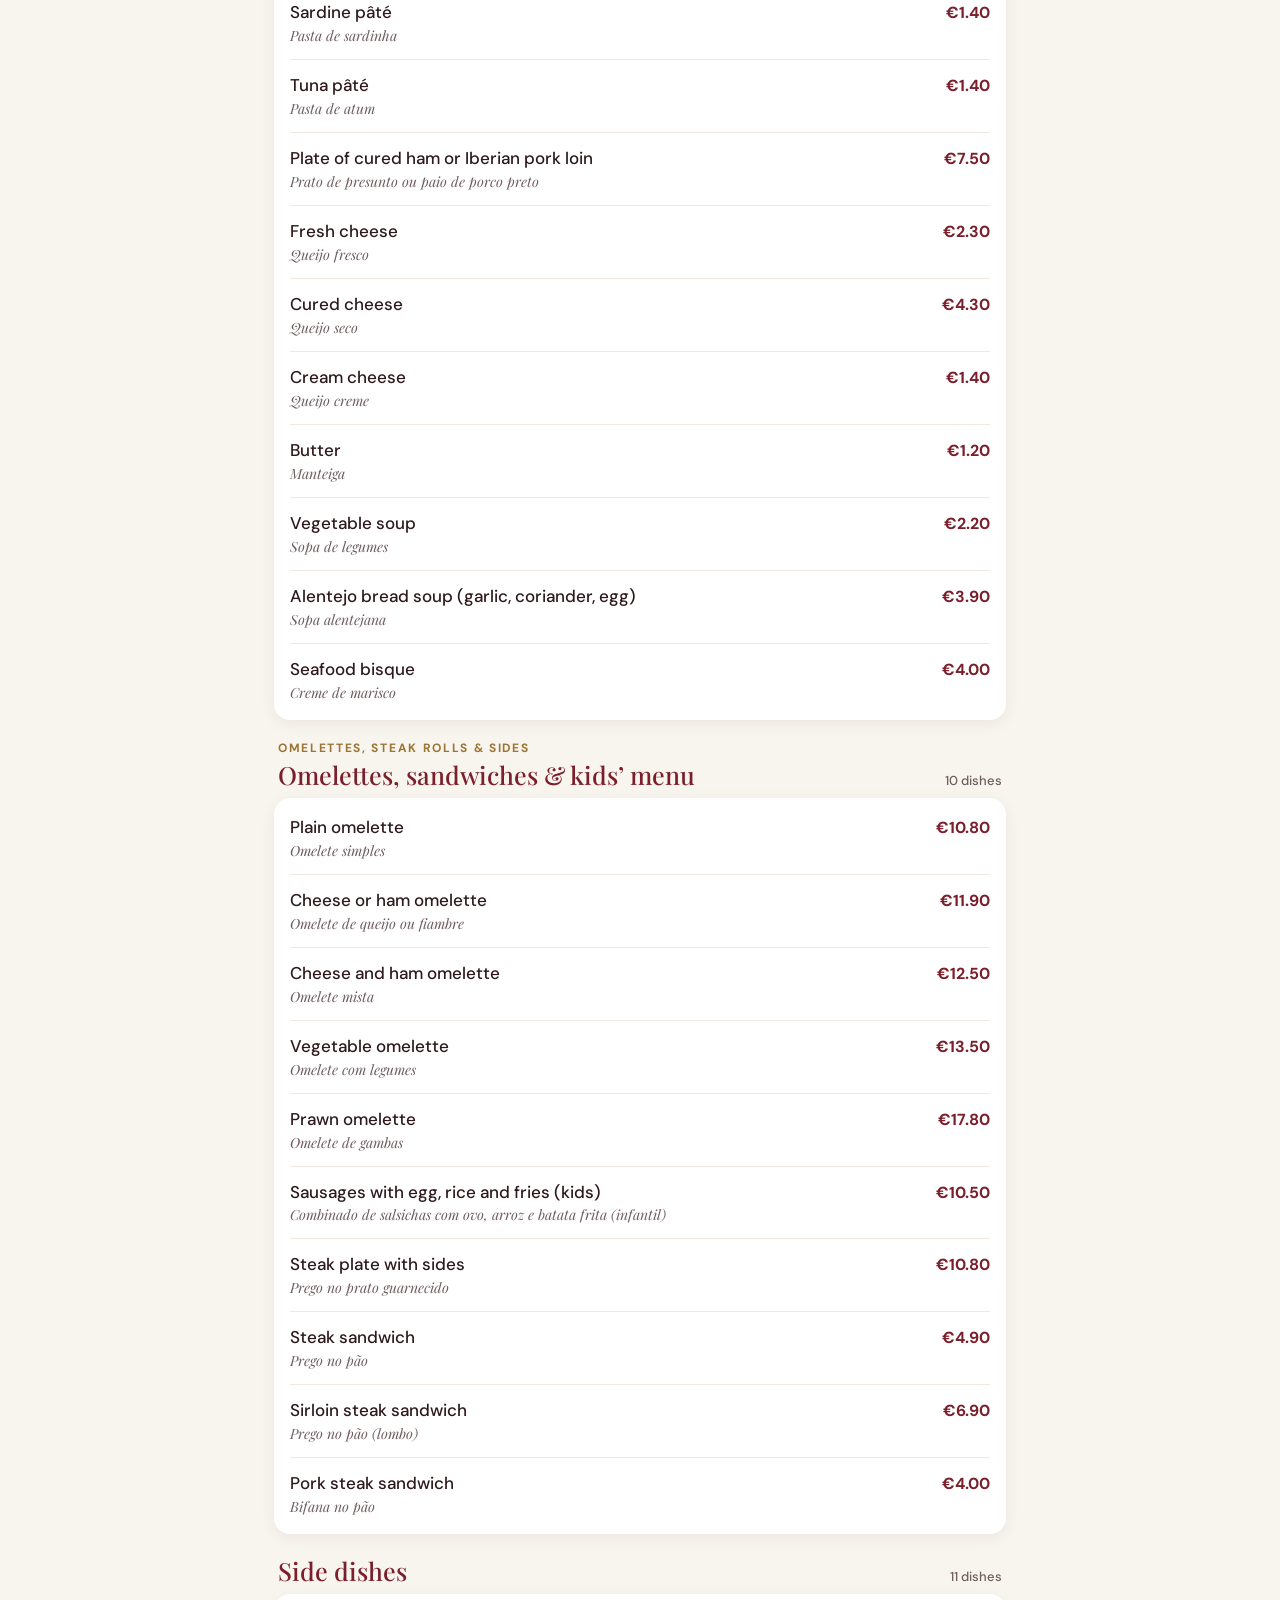
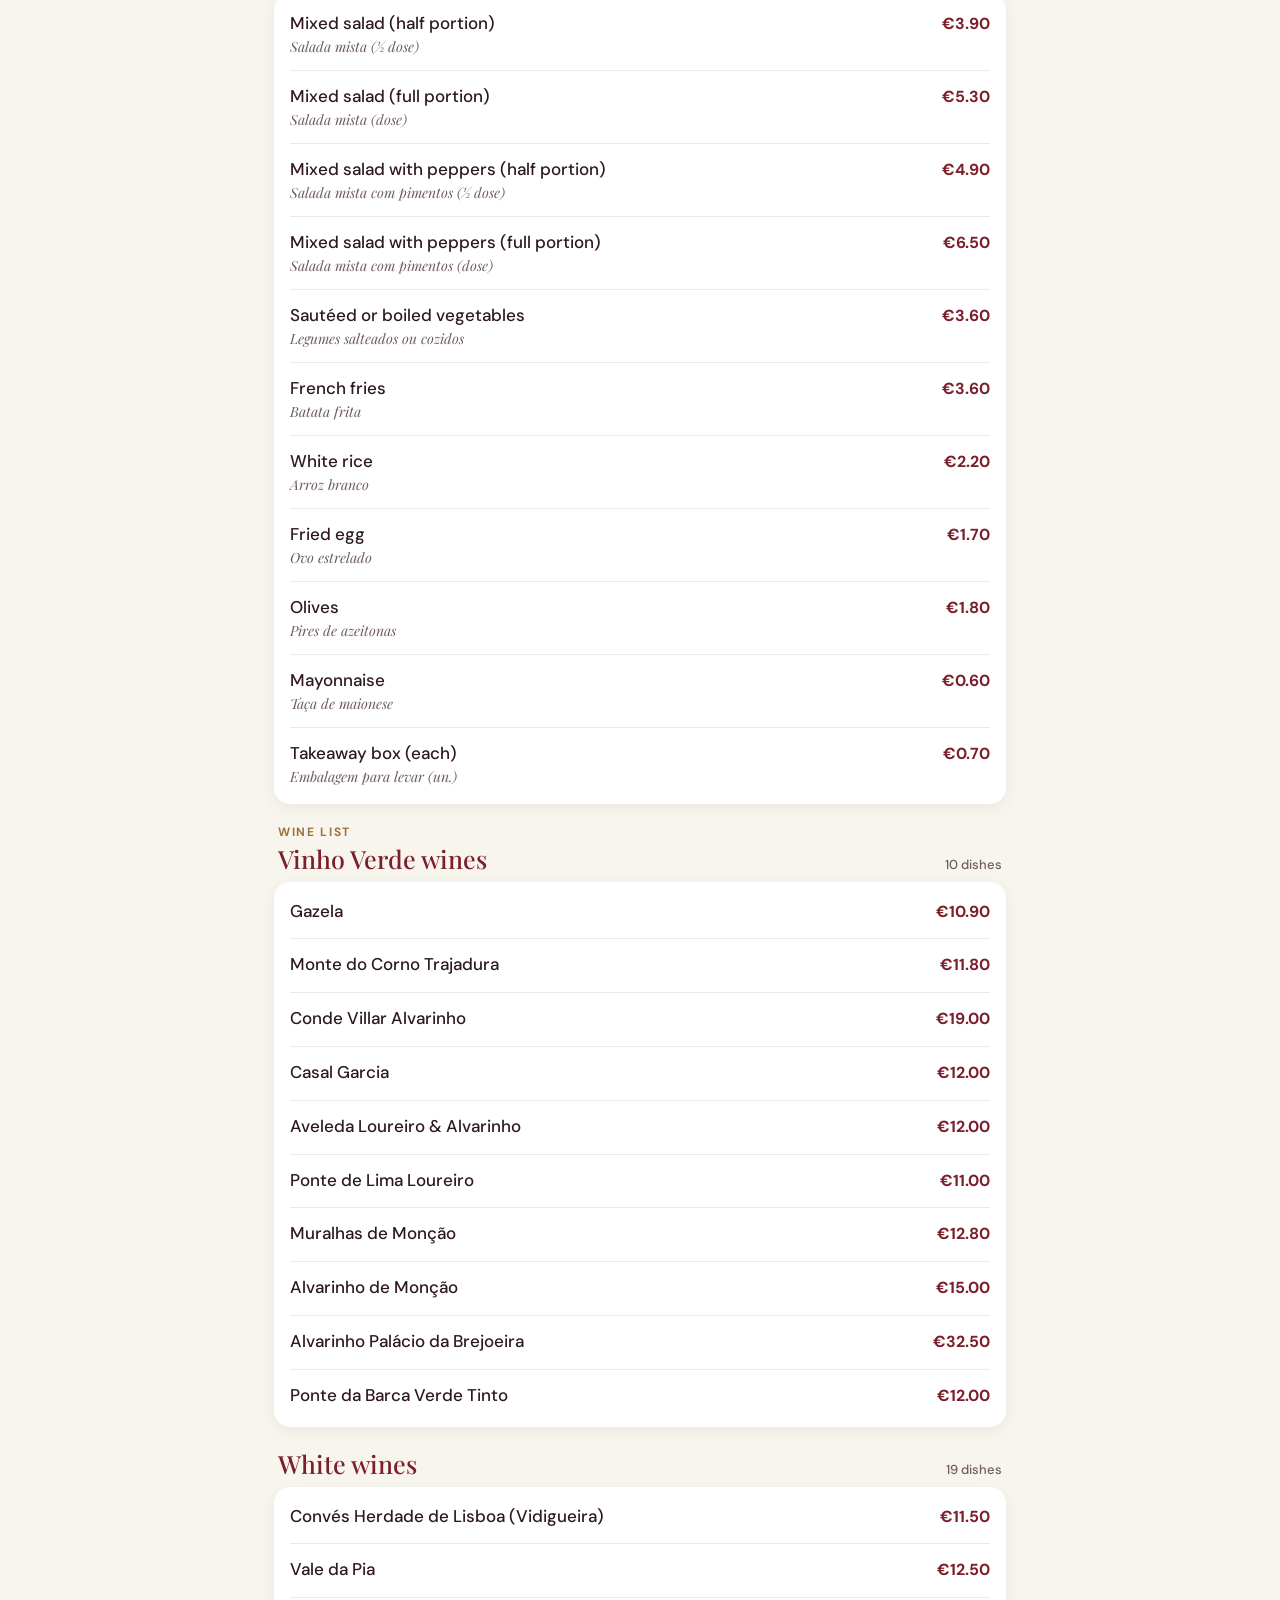
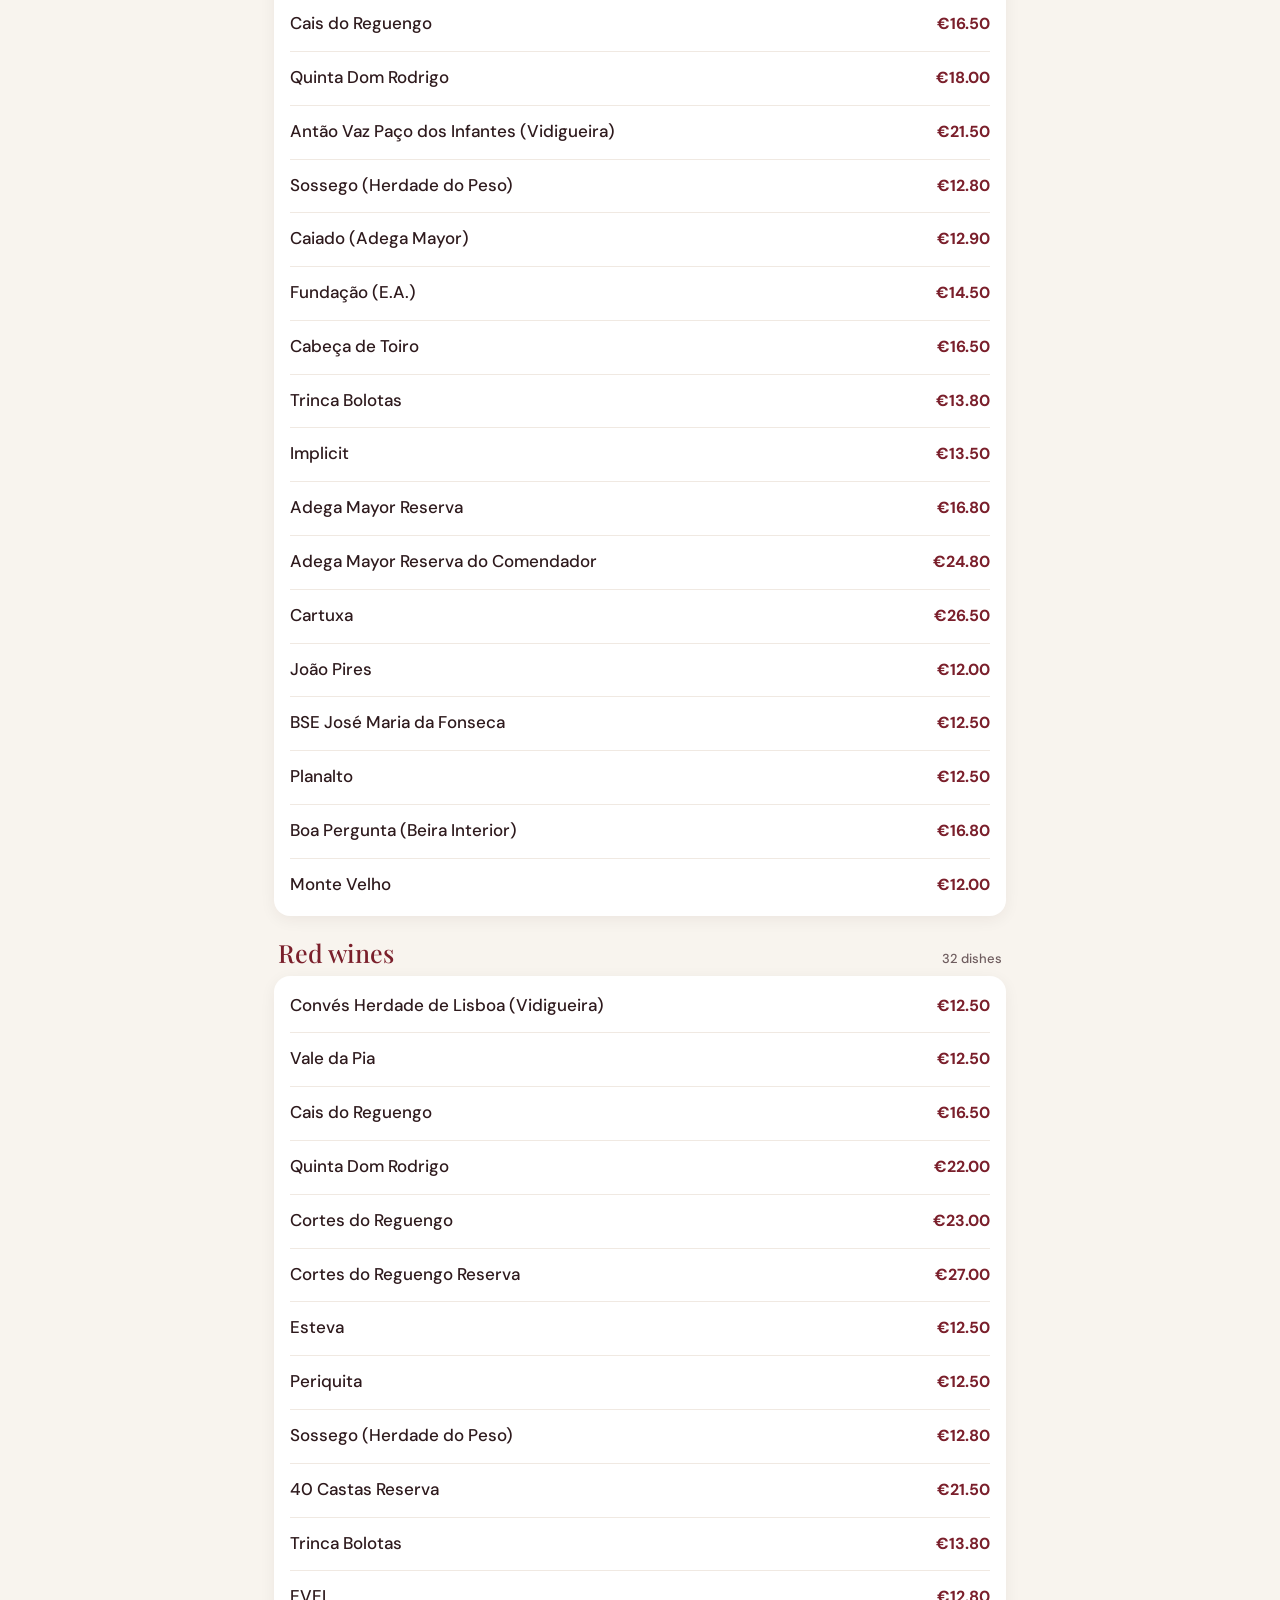
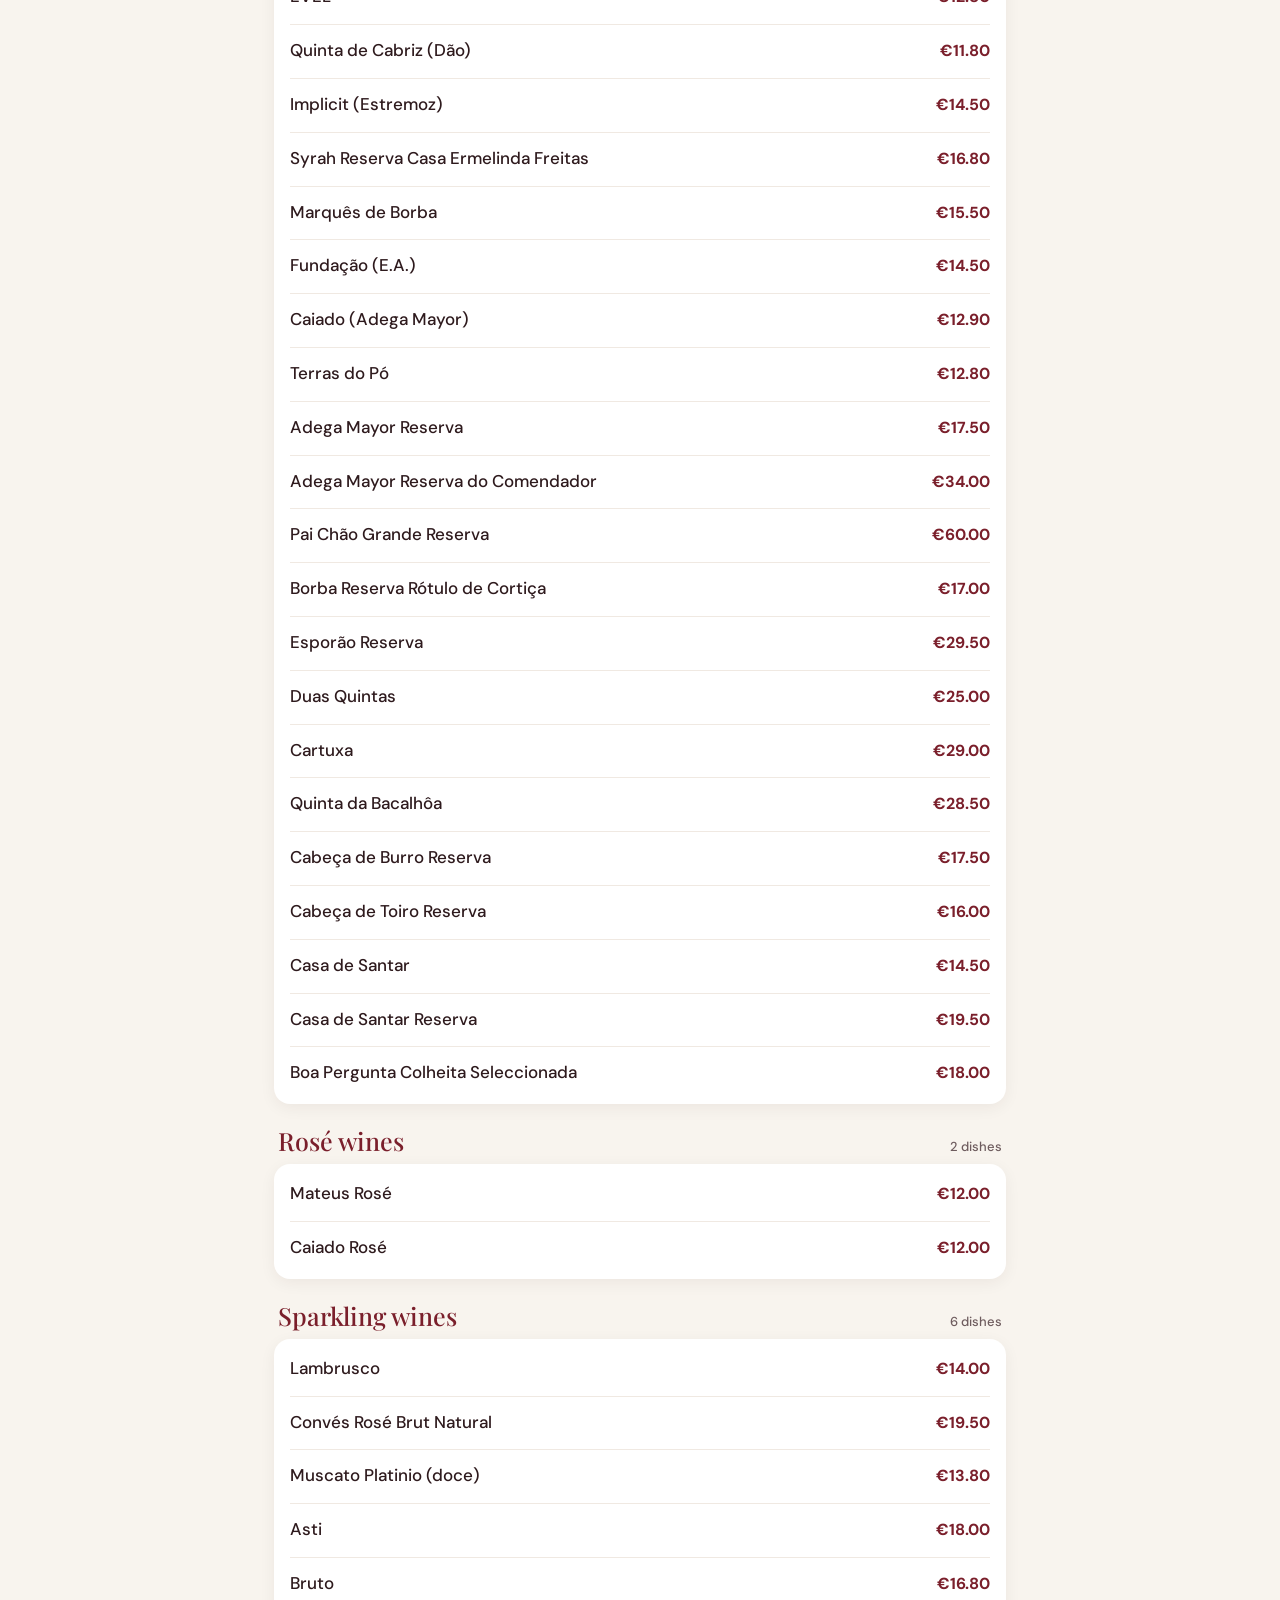
==== commit 70c16598: "MÉTRIKA ID Business final: alergénios validados pelo dono, tradução automática, pro-config, razão so" ====
--- a/ementa.html
+++ b/ementa.html
@@ -52,6 +52,8 @@
 
 <script src="config.js"></script>
 <script src="i18n.js"></script>
-<script src="pro.js" data-engine="menu.js"></script>
+<script src="alergenios.js"></script>
+  <script src="pro-config.js"></script>
+  <script src="pro.js" data-engine="menu.js"></script>
 </body>
 </html>
--- a/styles.css
+++ b/styles.css
@@ -259,3 +259,7 @@
 .hero-slogan{font-weight:400}
 .actions{grid-template-columns:repeat(3,1fr);row-gap:10px}
 @media (min-width:760px){.actions{grid-template-columns:repeat(6,1fr)}}
+
+/* Alergénios validados pelo restaurante */
+.al{display:flex;flex-wrap:wrap;gap:4px;margin-top:5px}
+.al i{font-style:normal;font-size:11px;font-weight:700;line-height:1;padding:4px 8px;border-radius:99px;background:rgba(122,31,43,.08);color:var(--navy,#7a1f2b);letter-spacing:.01em}
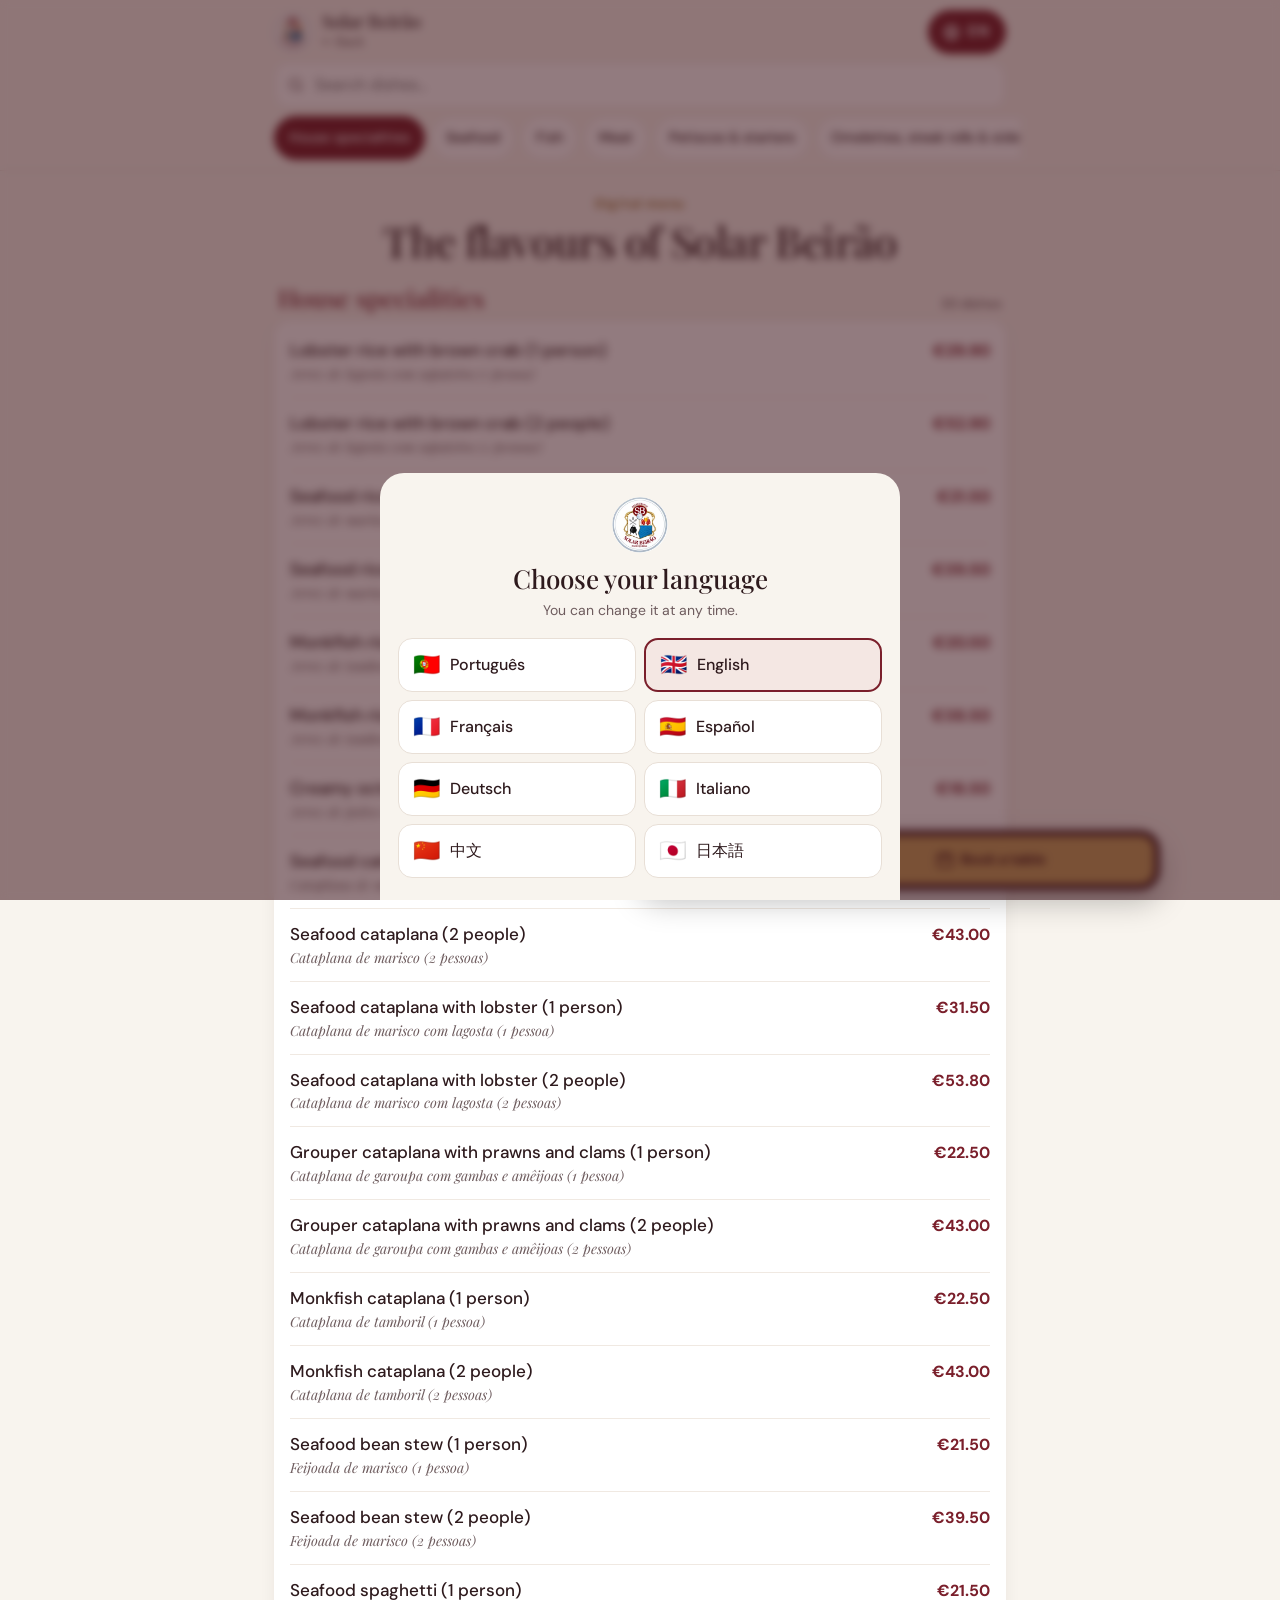
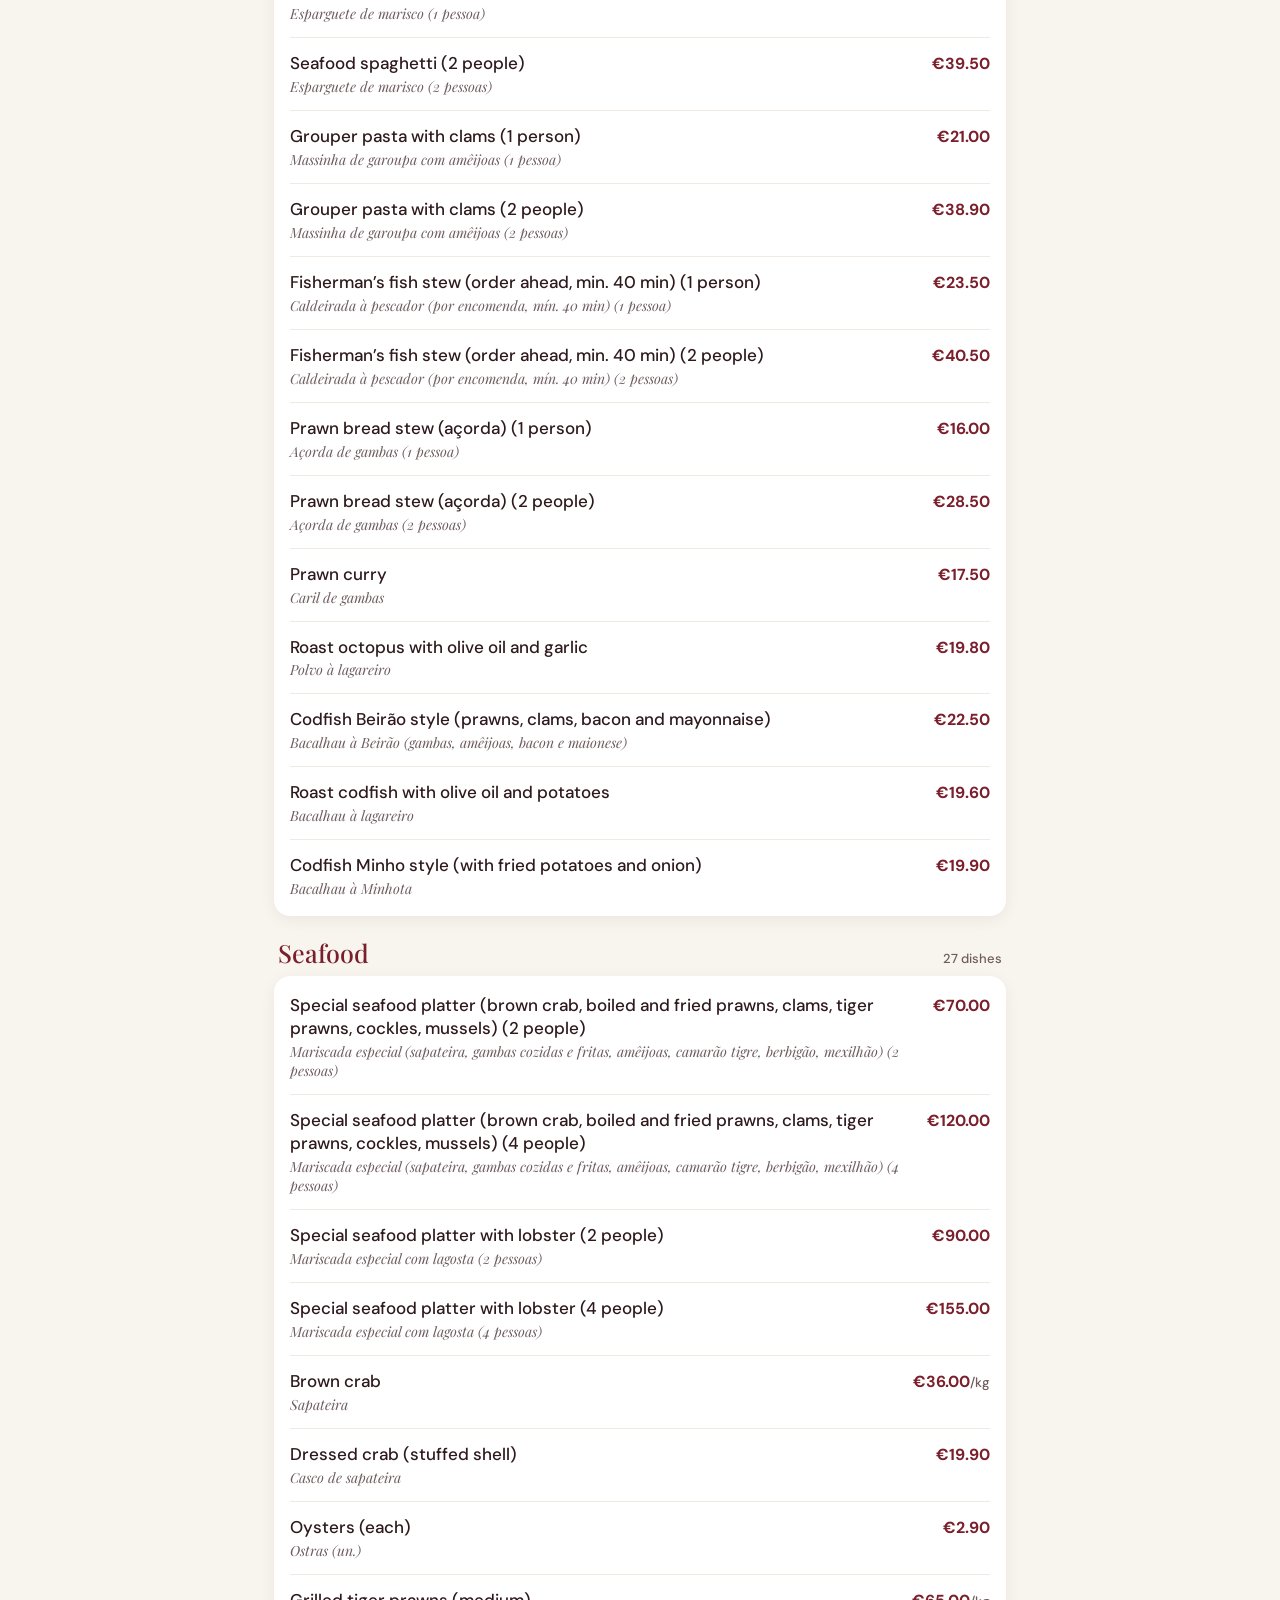
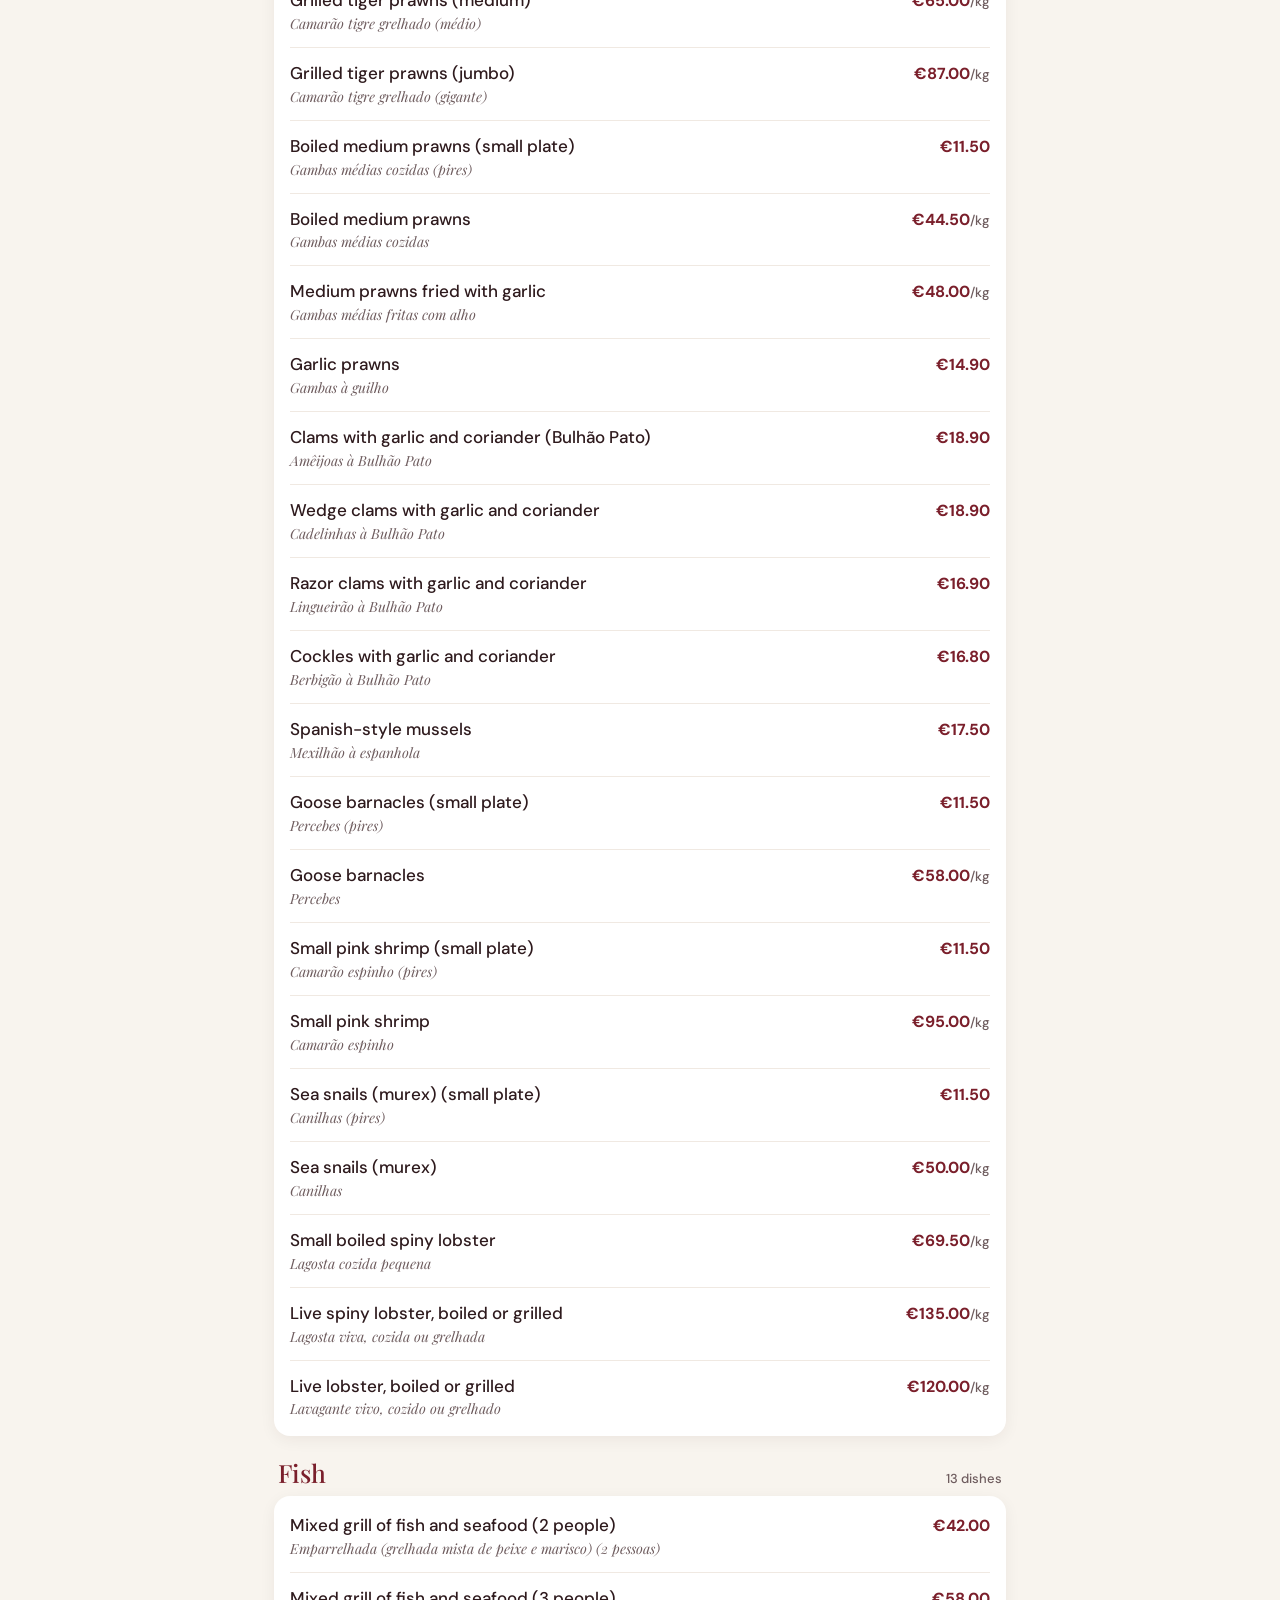
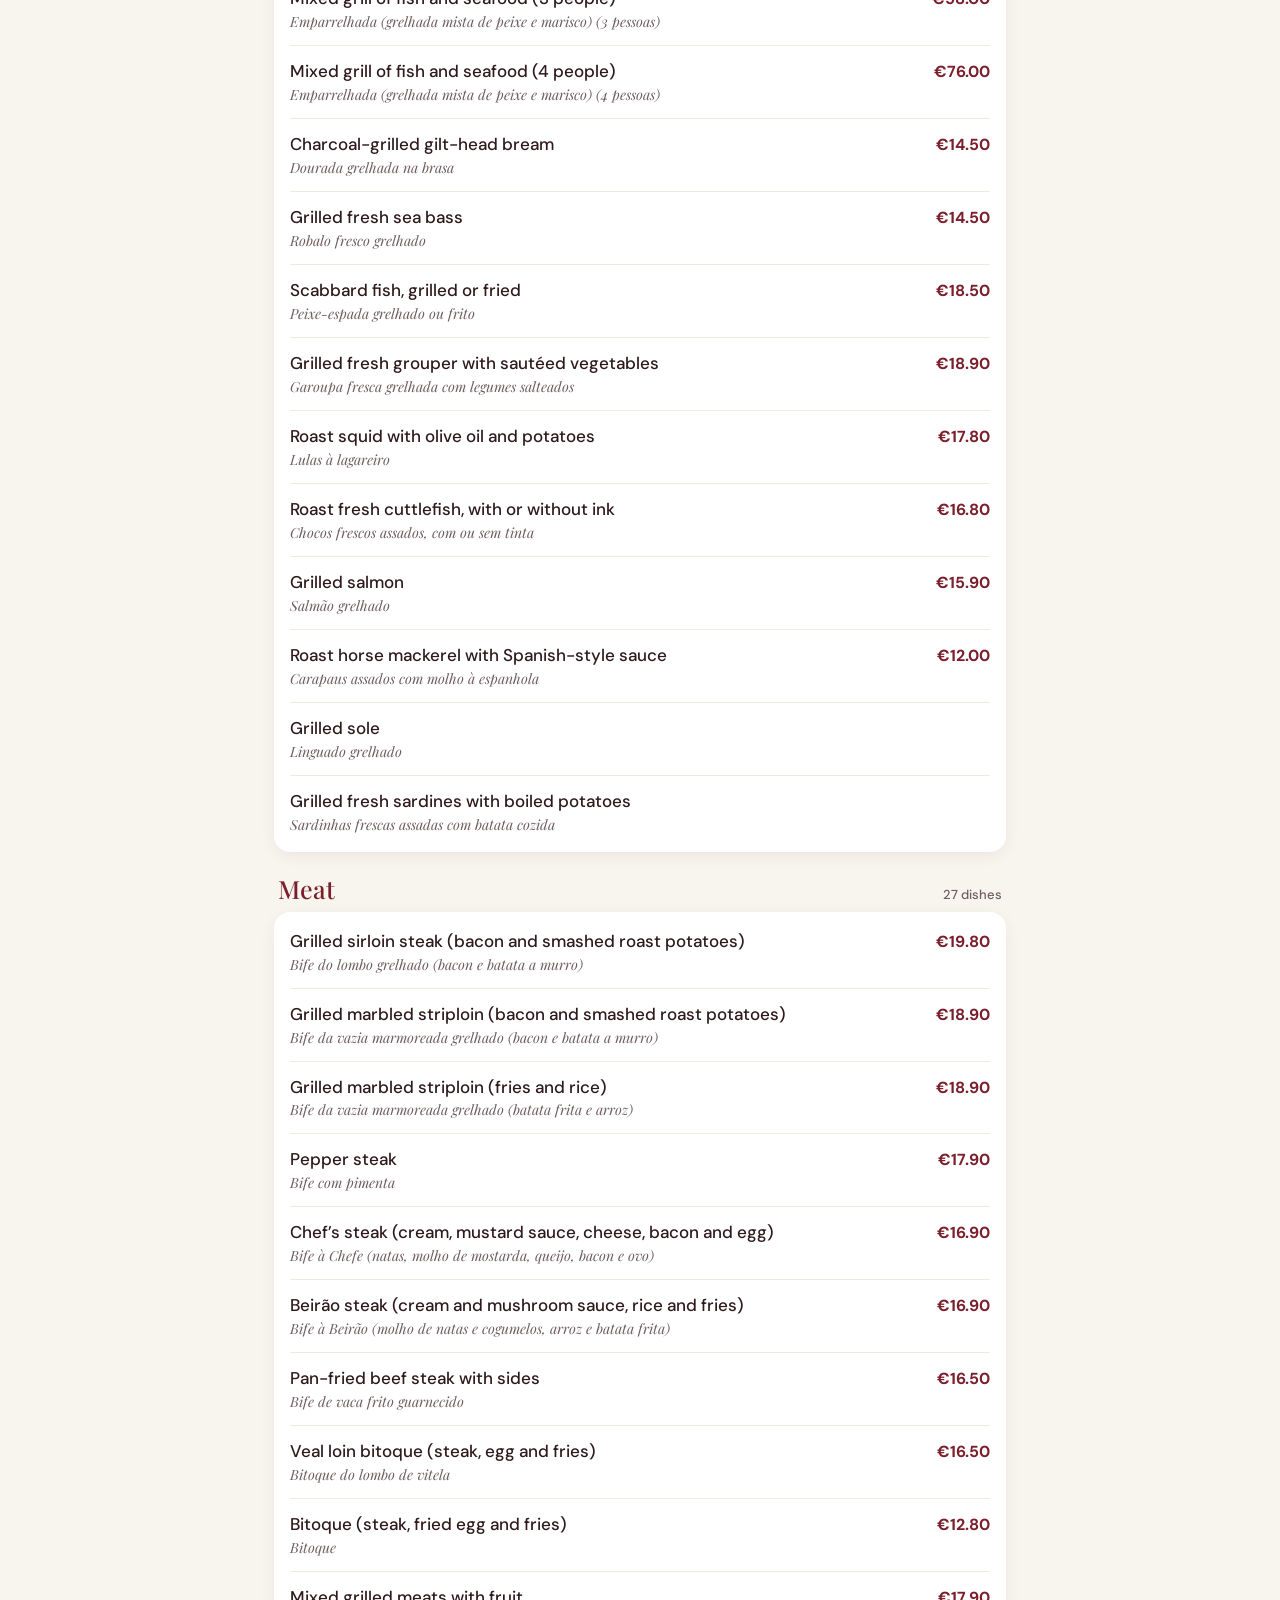
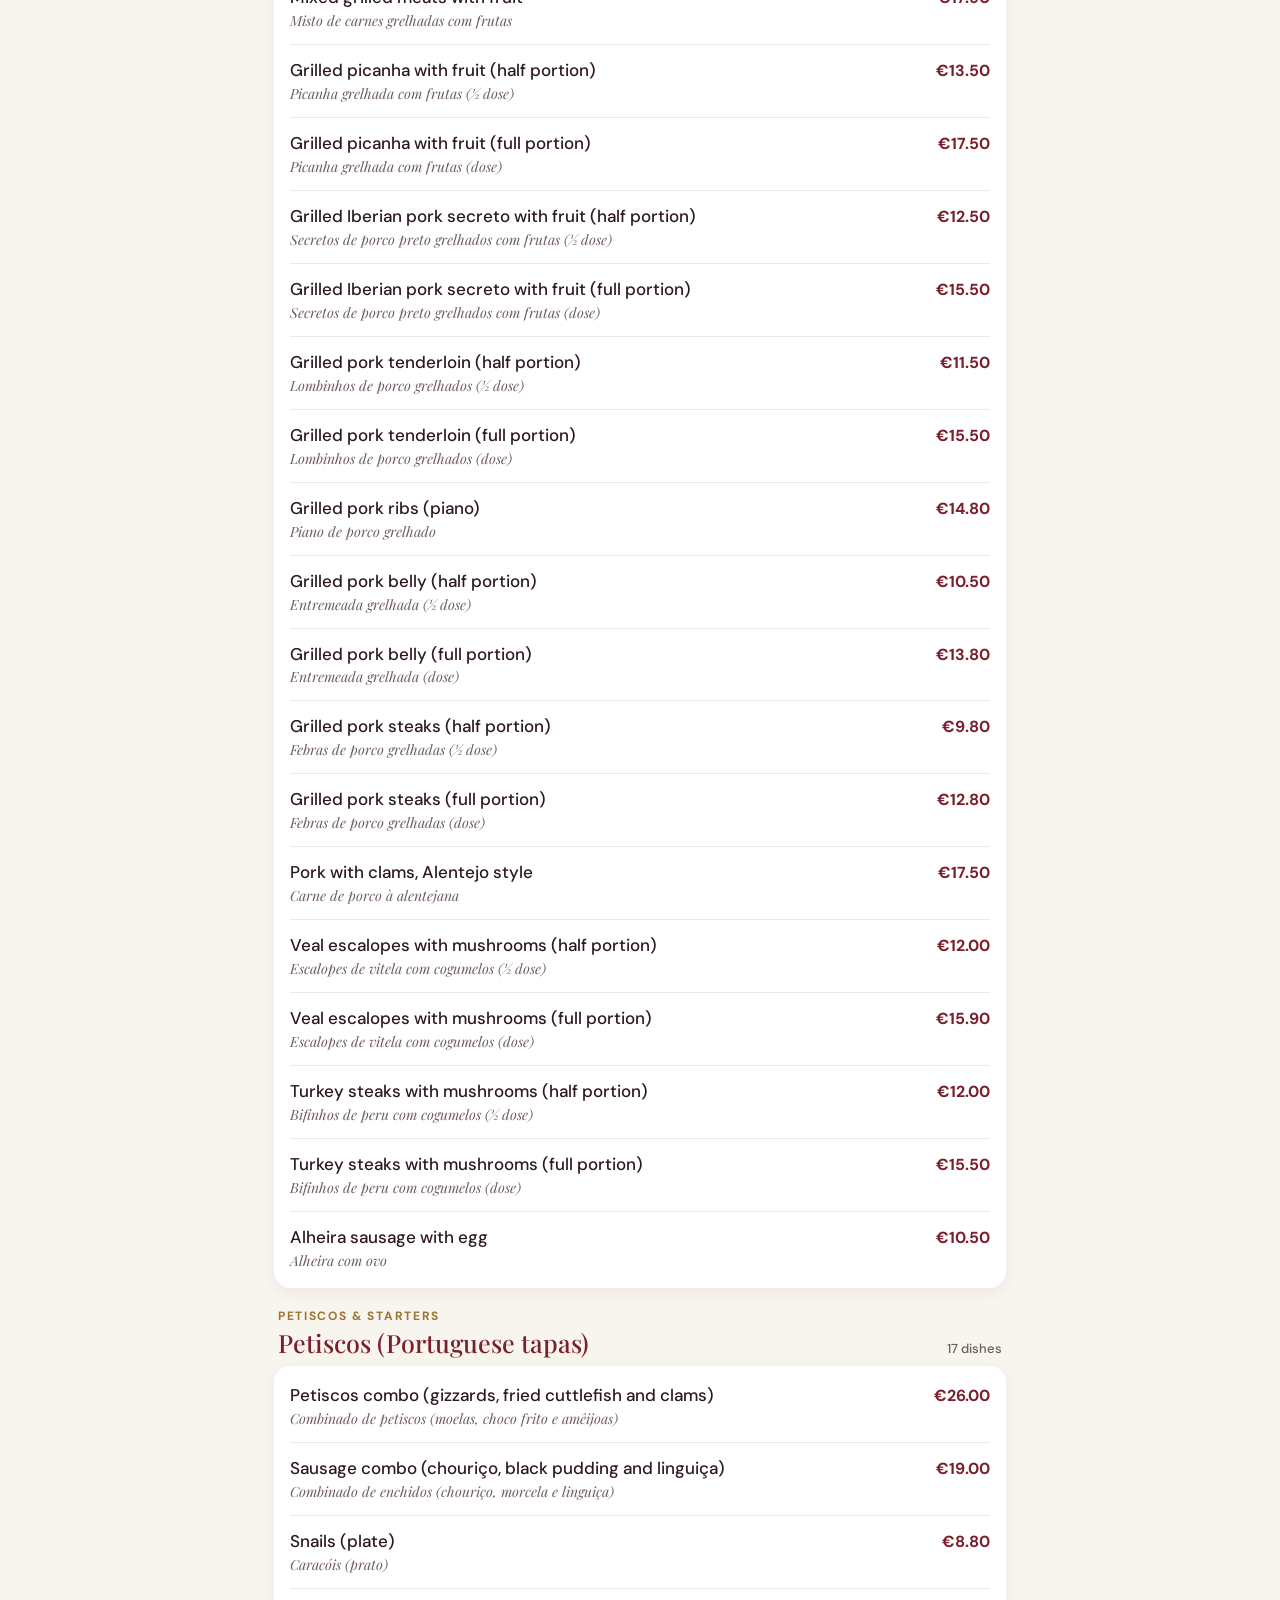
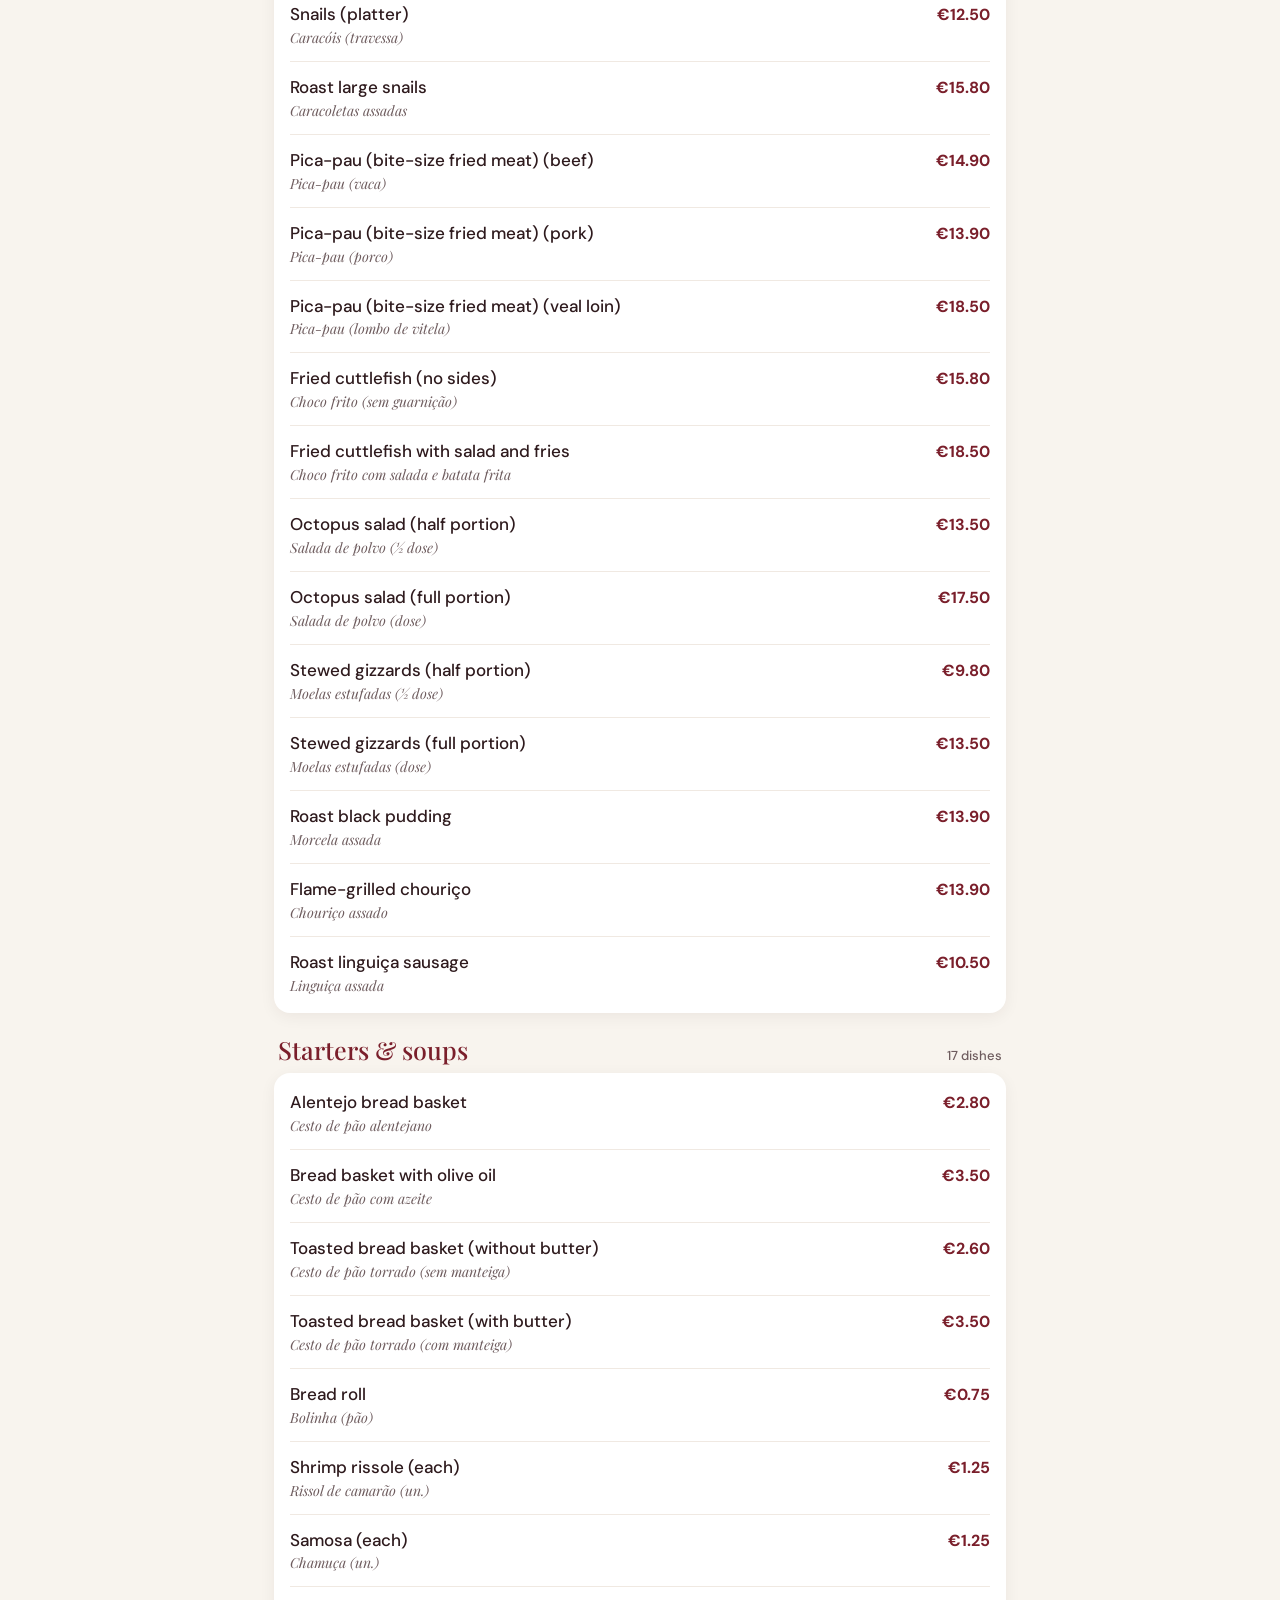
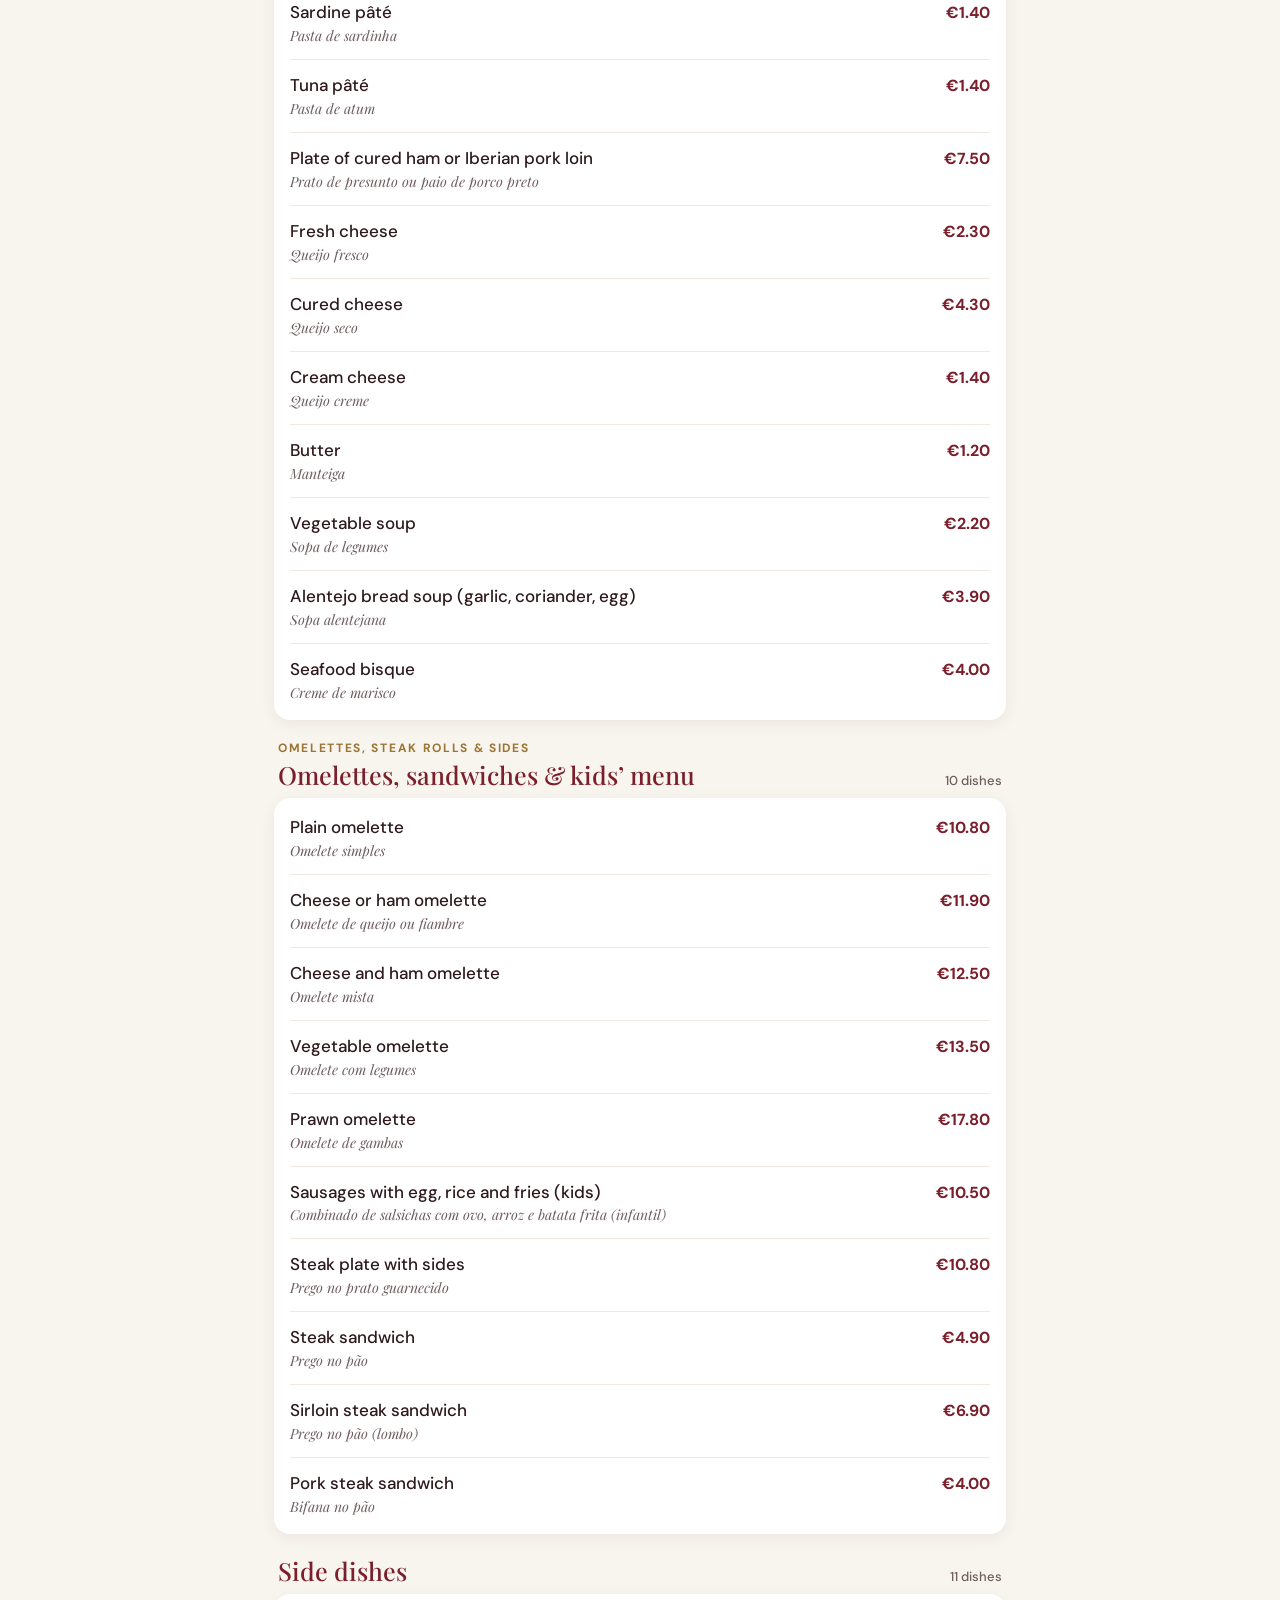
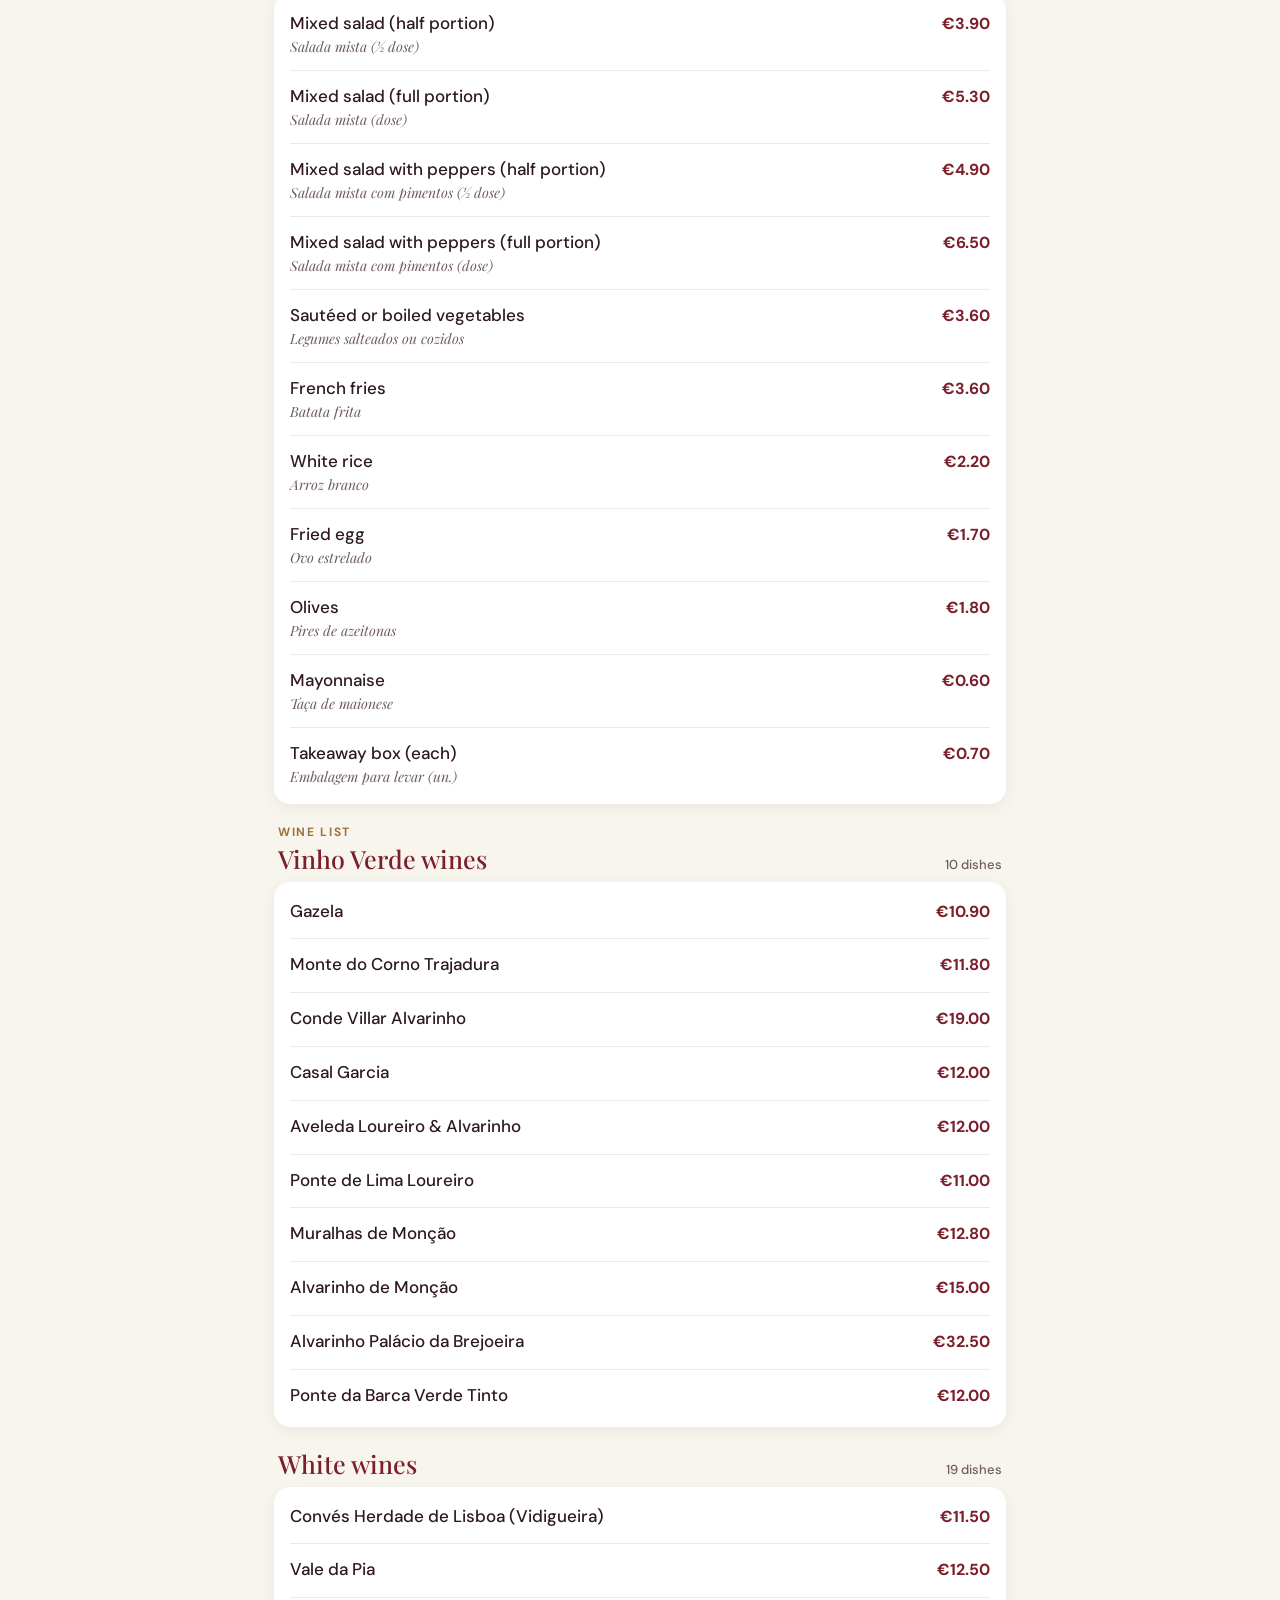
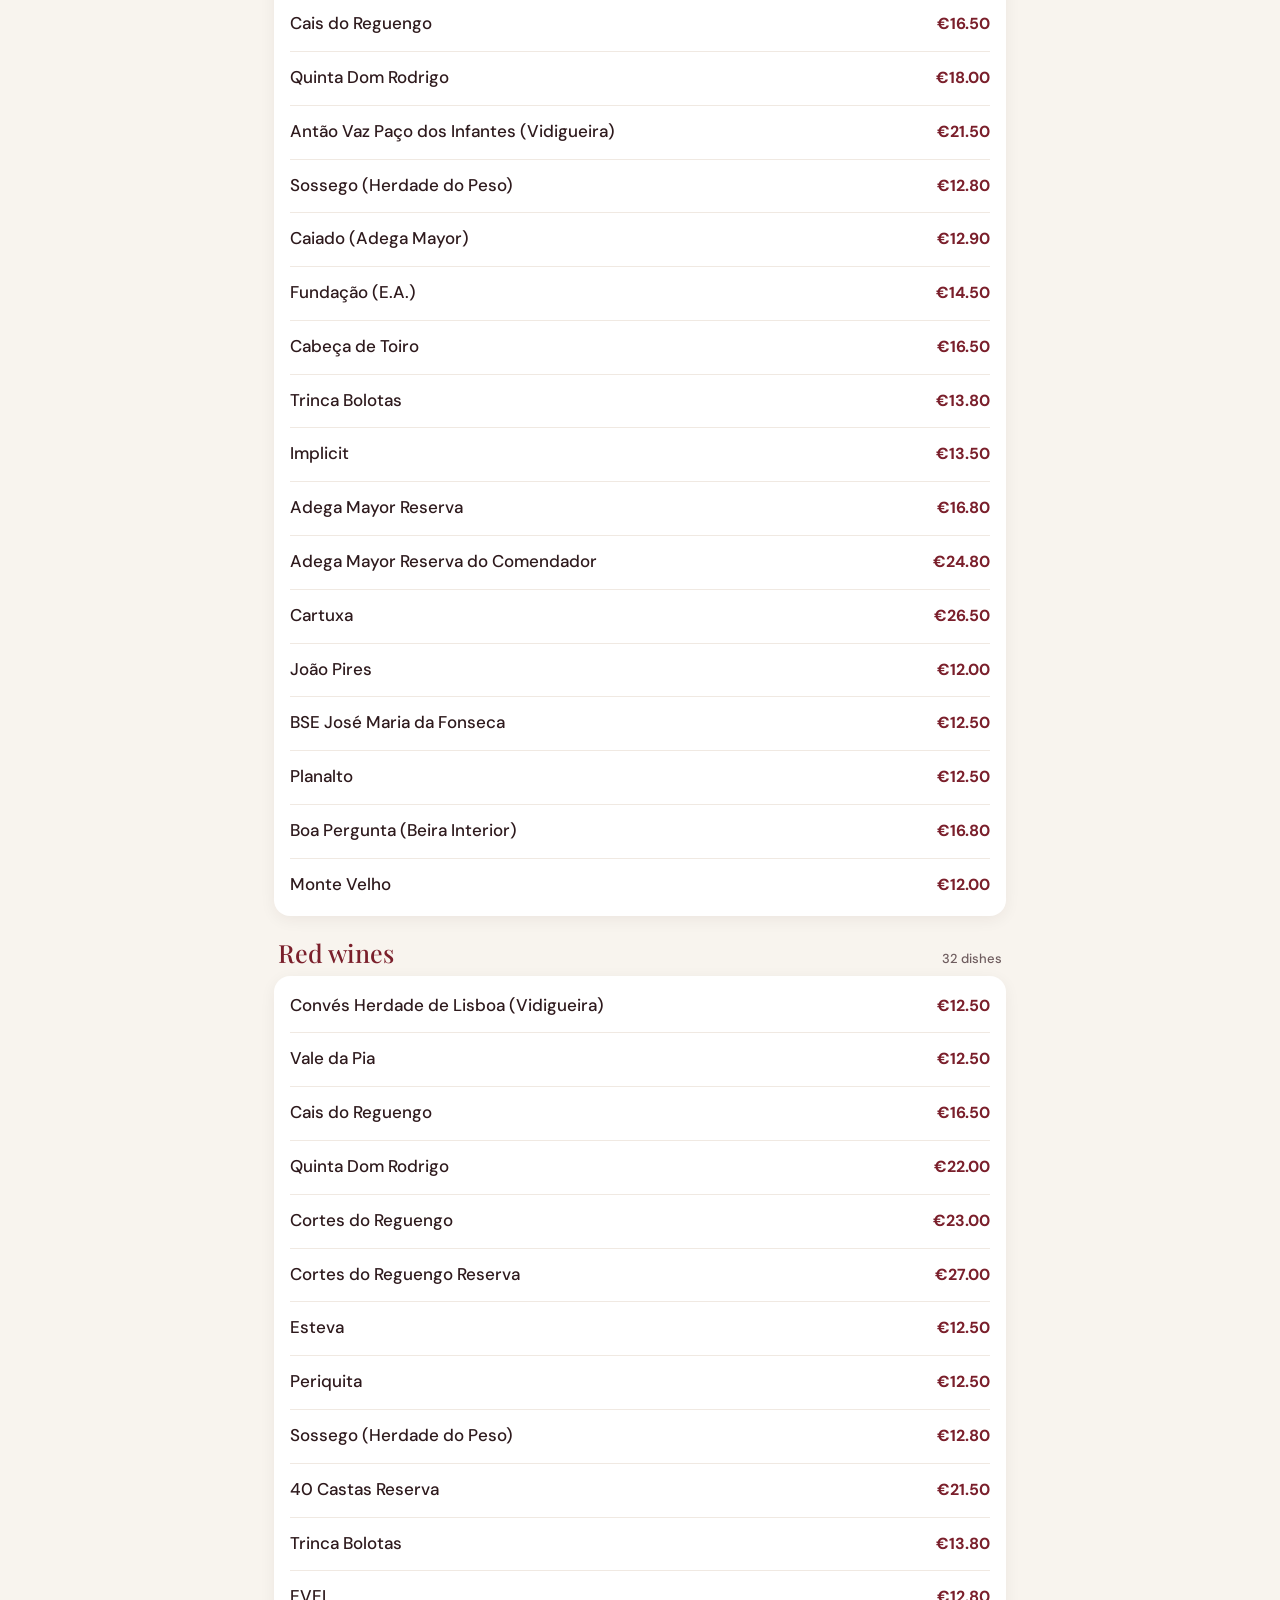
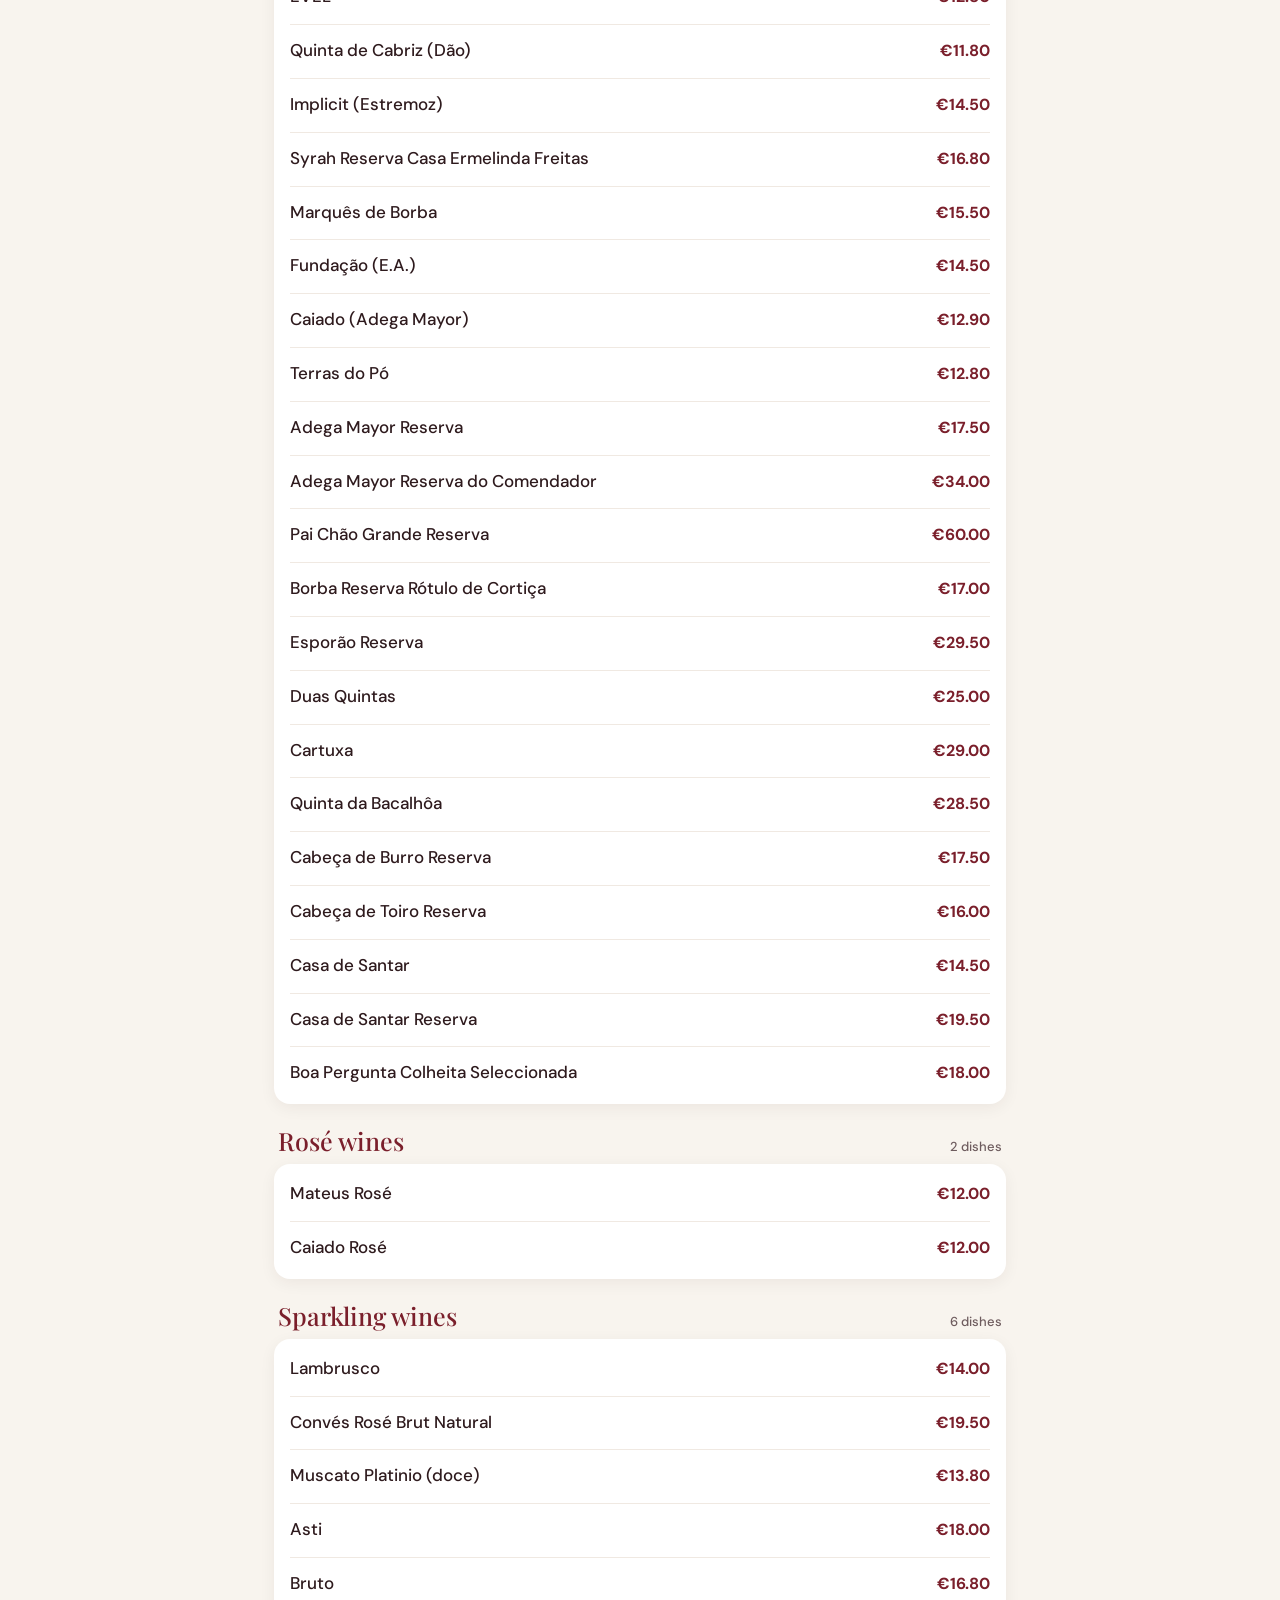
==== commit 9320f1a9: "URL final solarbeiraometrikaidbusinessfinal.vercel.app + QR regenerados Co-Authored-By: Claude Sonne" ====
--- a/ementa.html
+++ b/ementa.html
@@ -6,10 +6,10 @@
 <meta name="theme-color" content="#7a1f2b">
 <title>Ementa · Solar Beirão Marisqueira</title>
 <meta name="description" content="Ementa digital do Solar Beirão Marisqueira (Cacilhas) em 8 línguas.">
-<link rel="canonical" href="https://solarbeirao-metrikaid.vercel.app/ementa.html">
+<link rel="canonical" href="https://solarbeiraometrikaidbusinessfinal.vercel.app/ementa.html">
 <meta name="robots" content="noindex">
 <meta property="og:title" content="Solar Beirão Marisqueira · Ementa">
-<meta property="og:image" content="https://solarbeirao-metrikaid.vercel.app/og.jpg">
+<meta property="og:image" content="https://solarbeiraometrikaidbusinessfinal.vercel.app/og.jpg">
 <link rel="icon" href="favicon-32.png" sizes="32x32">
 <link rel="apple-touch-icon" href="apple-touch-icon.png">
 <link rel="preload" href="assets/fonts/playfair-display-latin-500-normal.woff2" as="font" type="font/woff2" crossorigin>
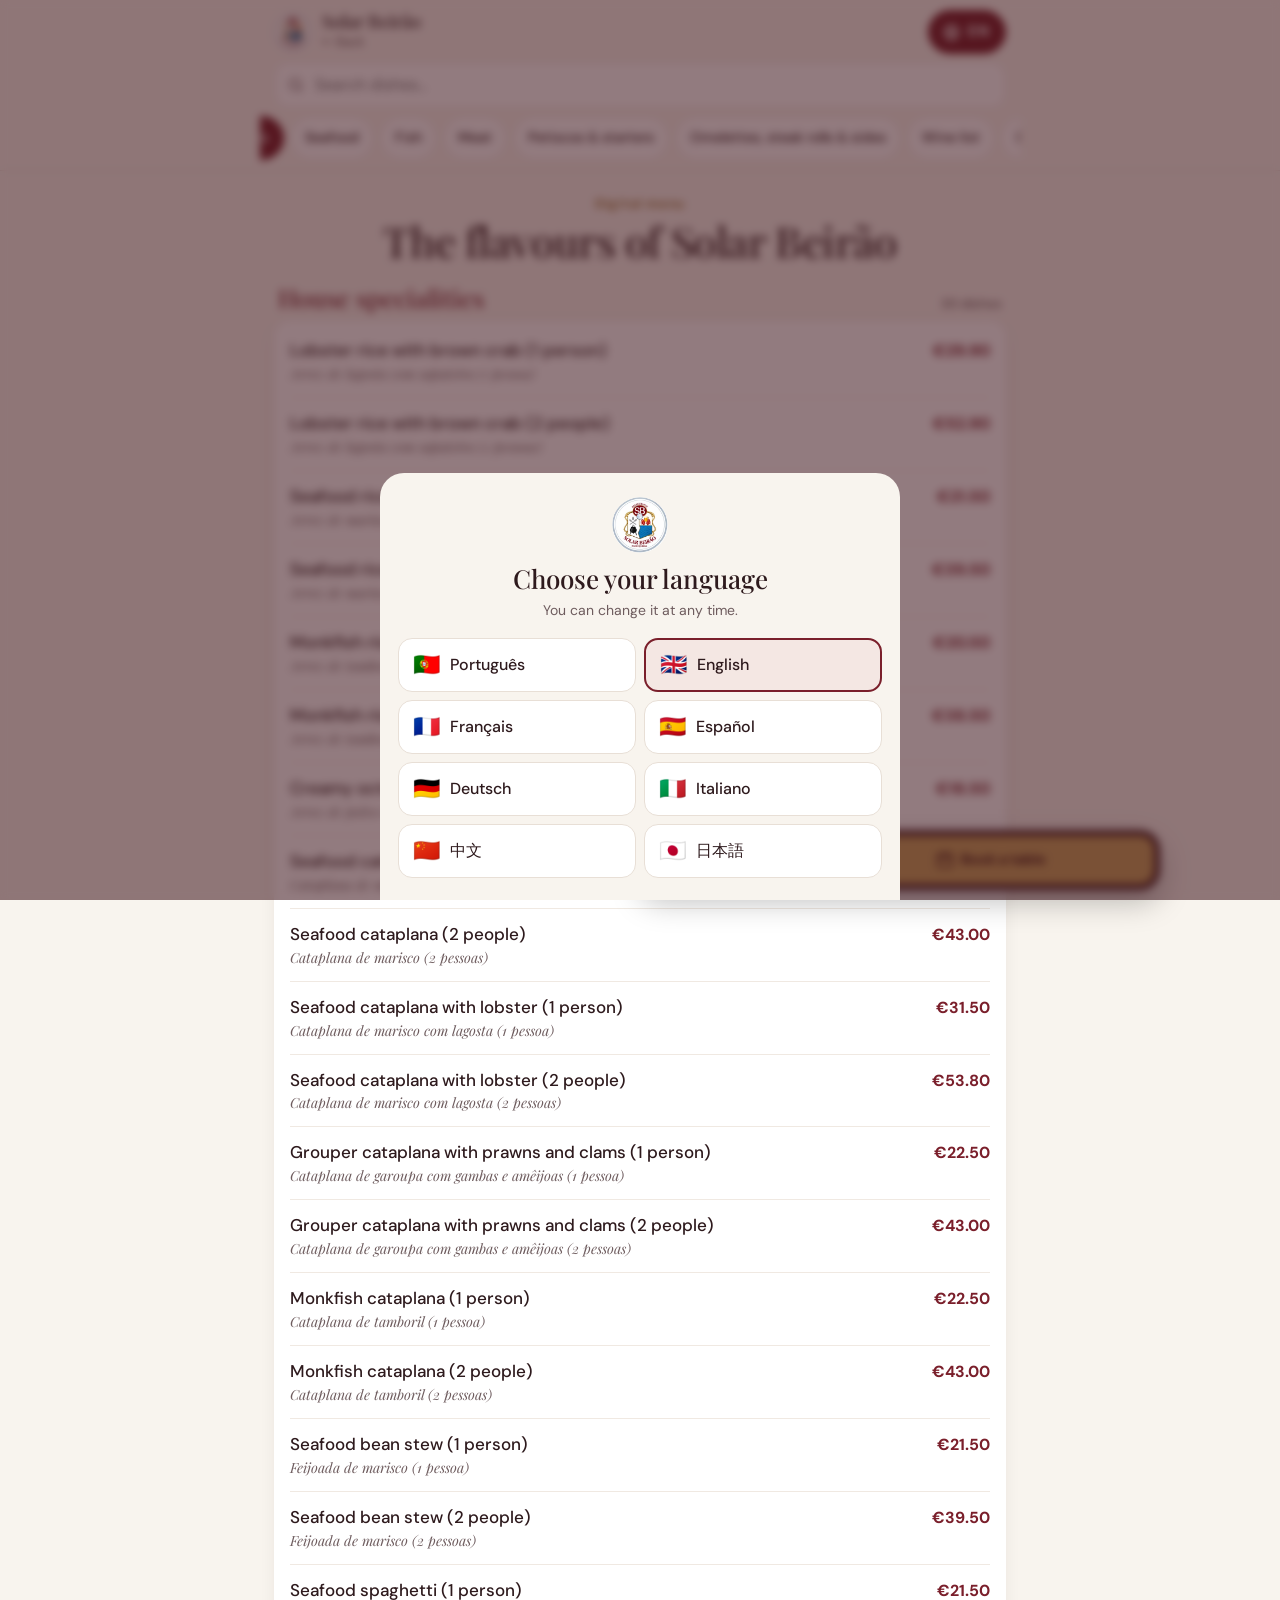
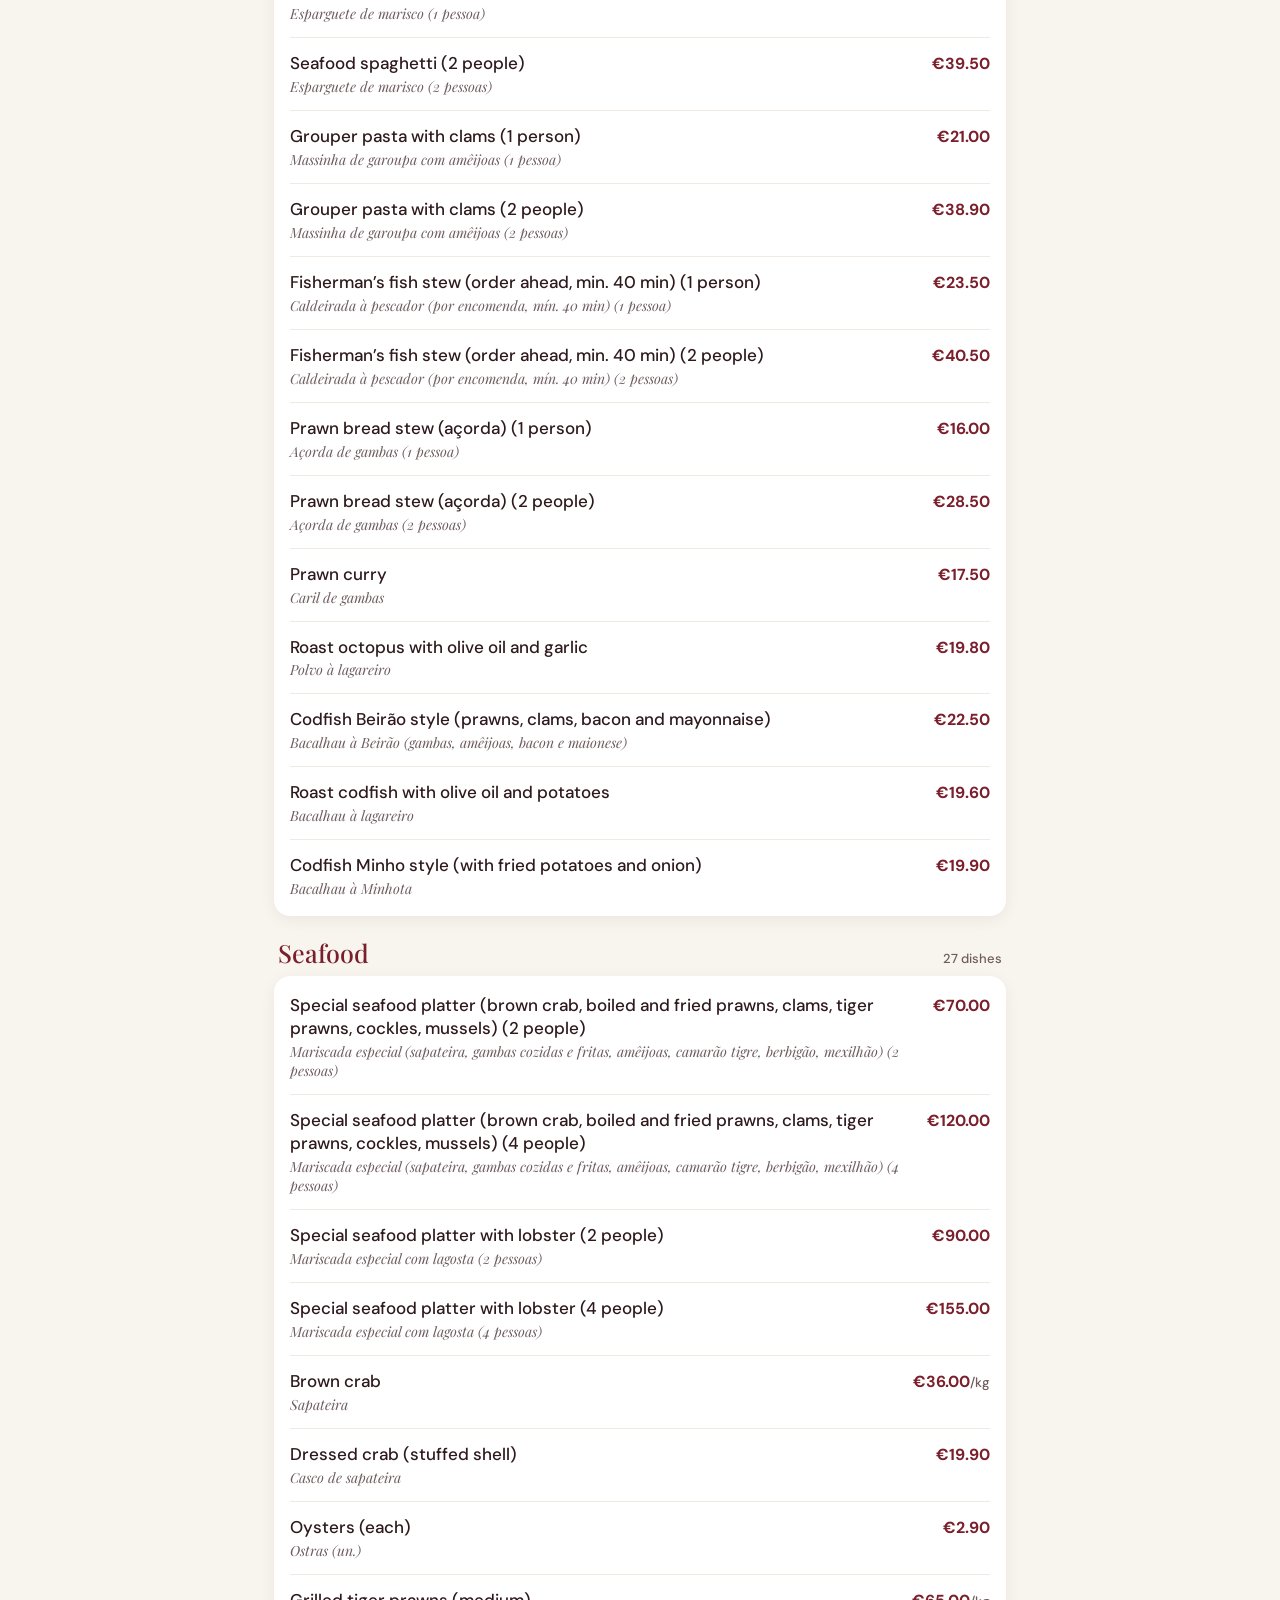
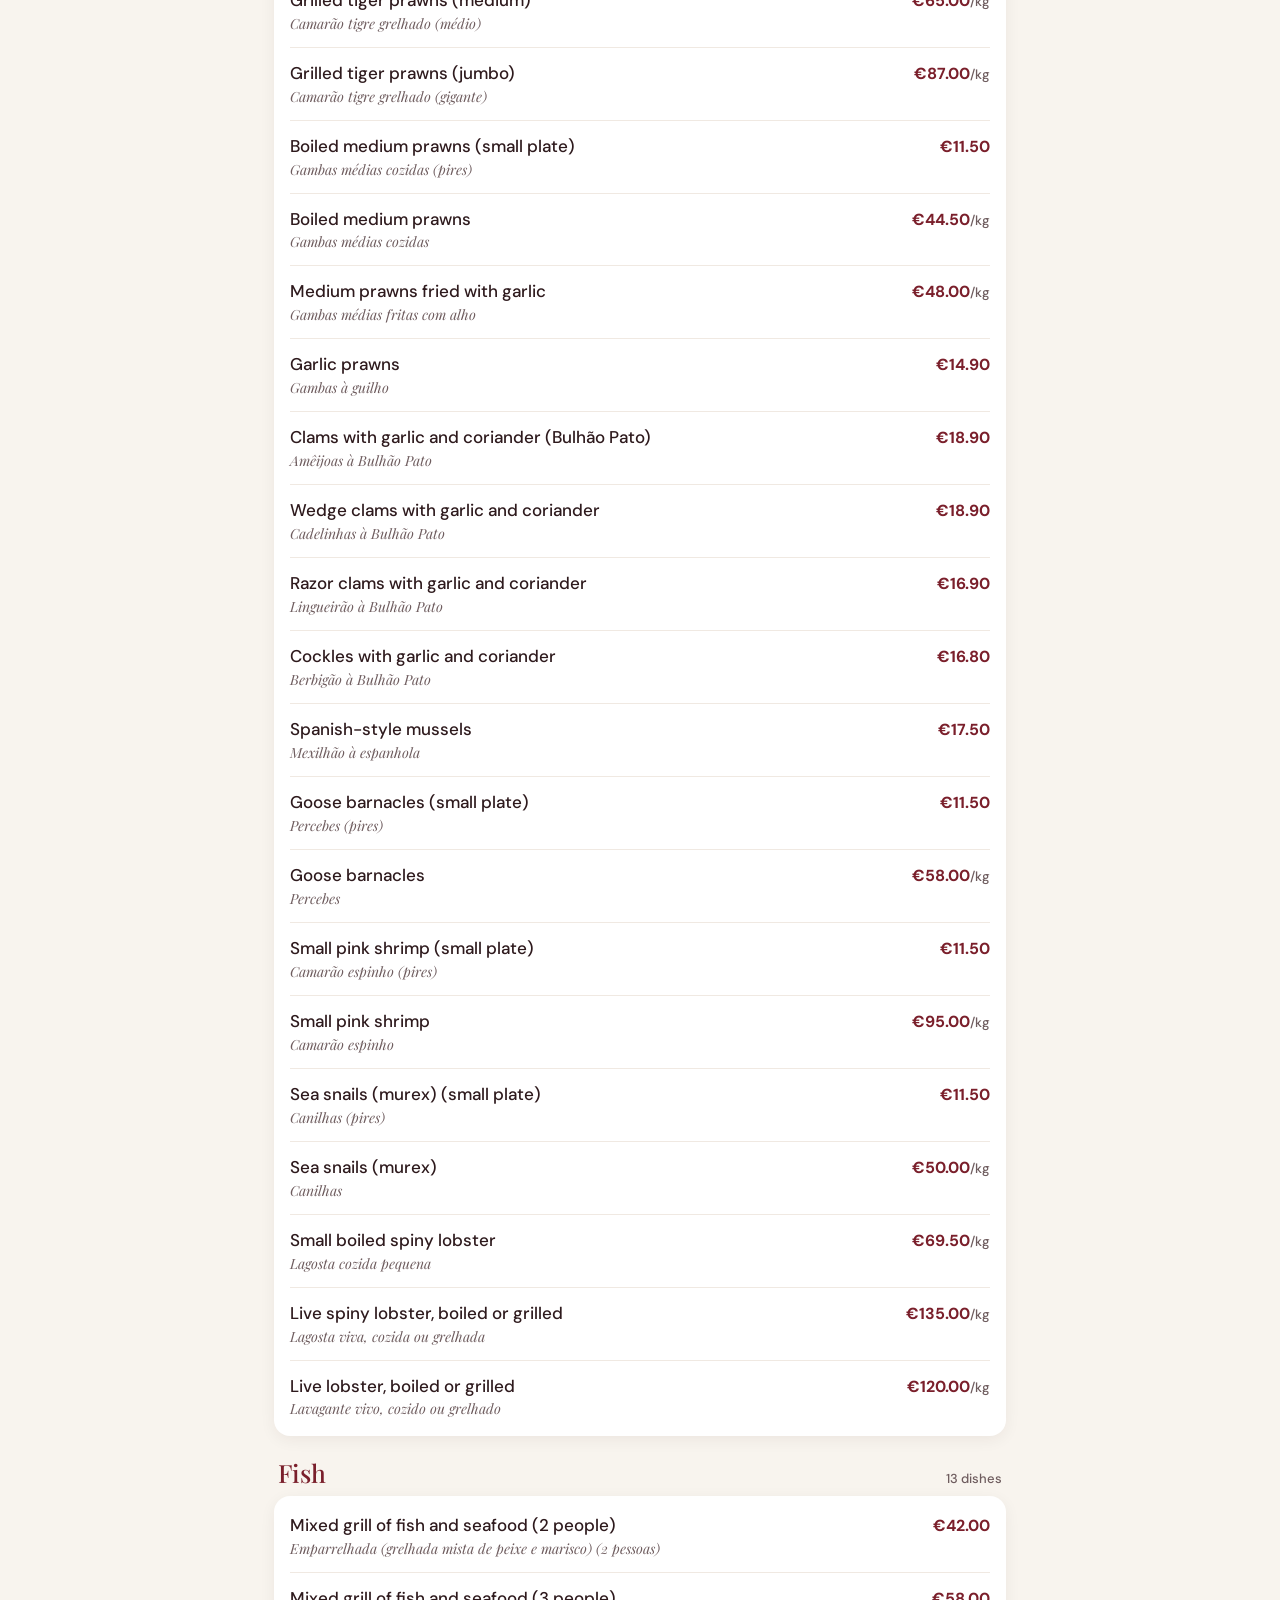
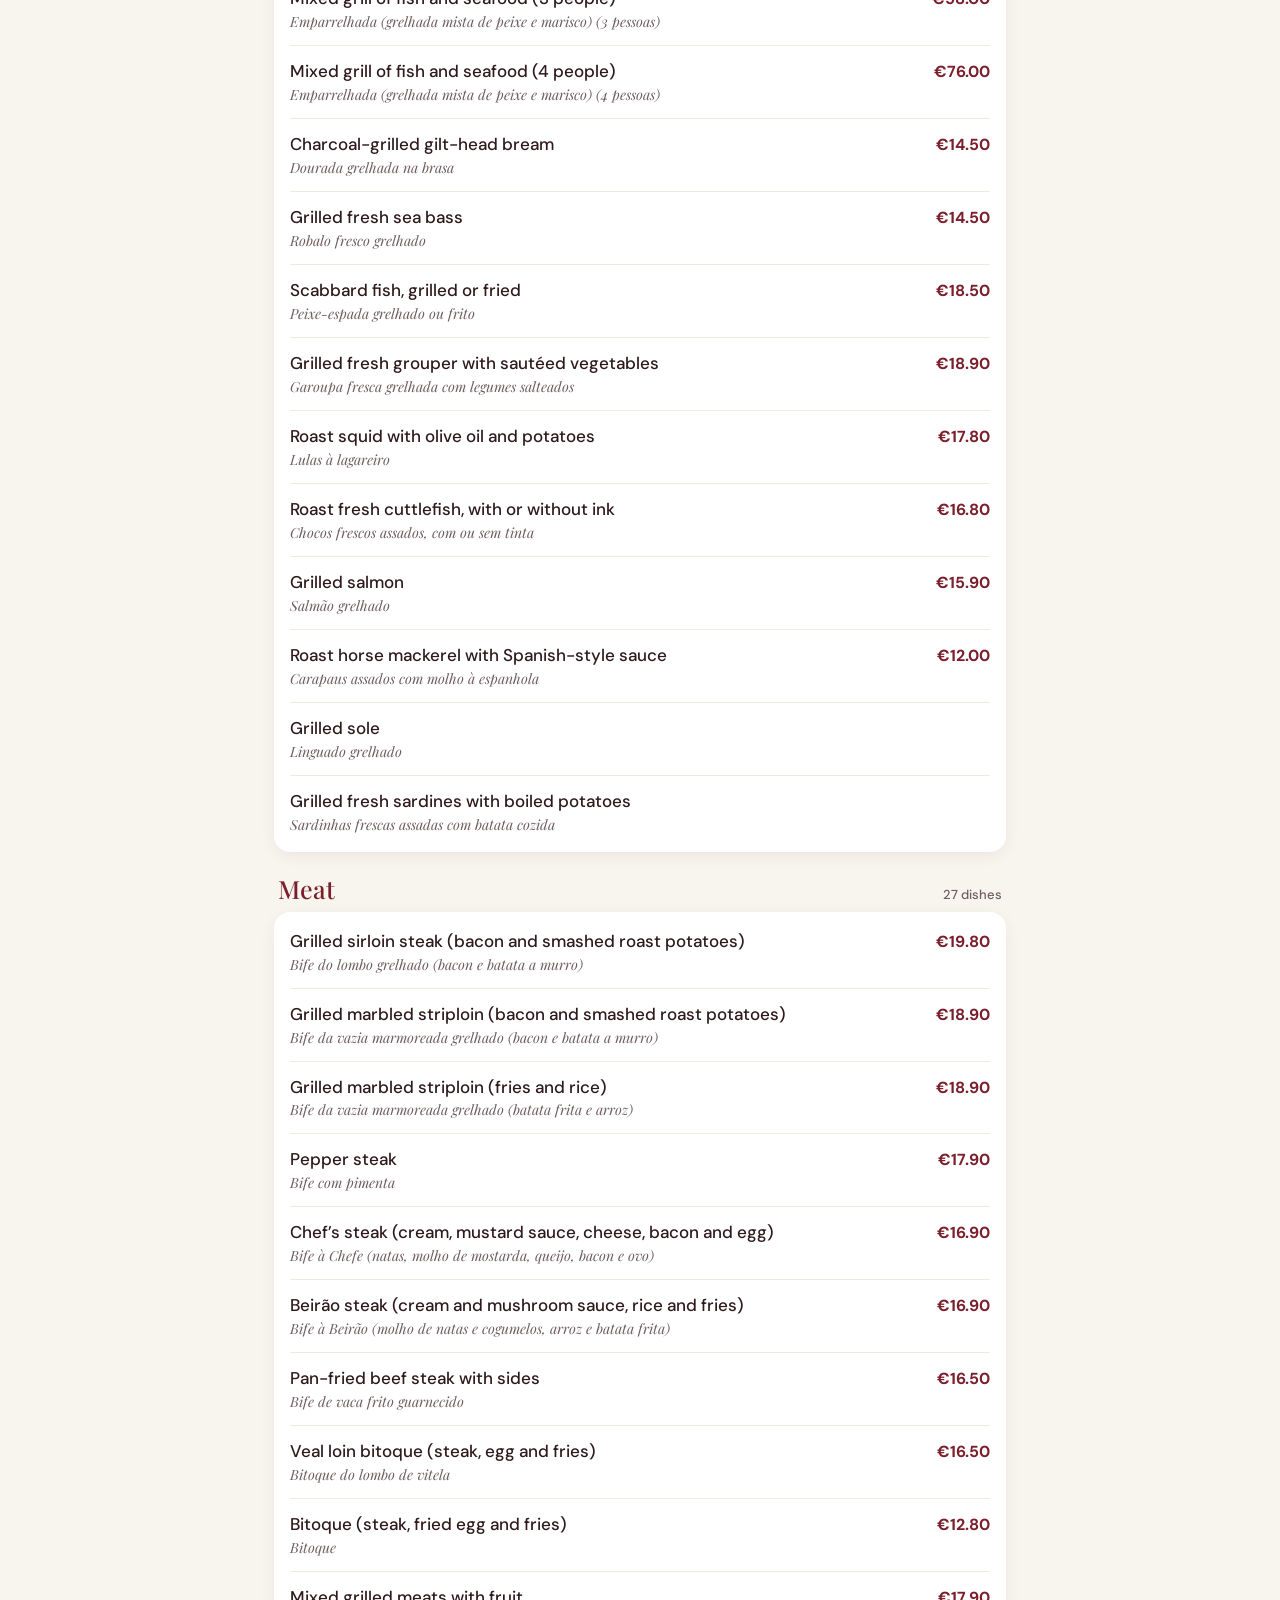
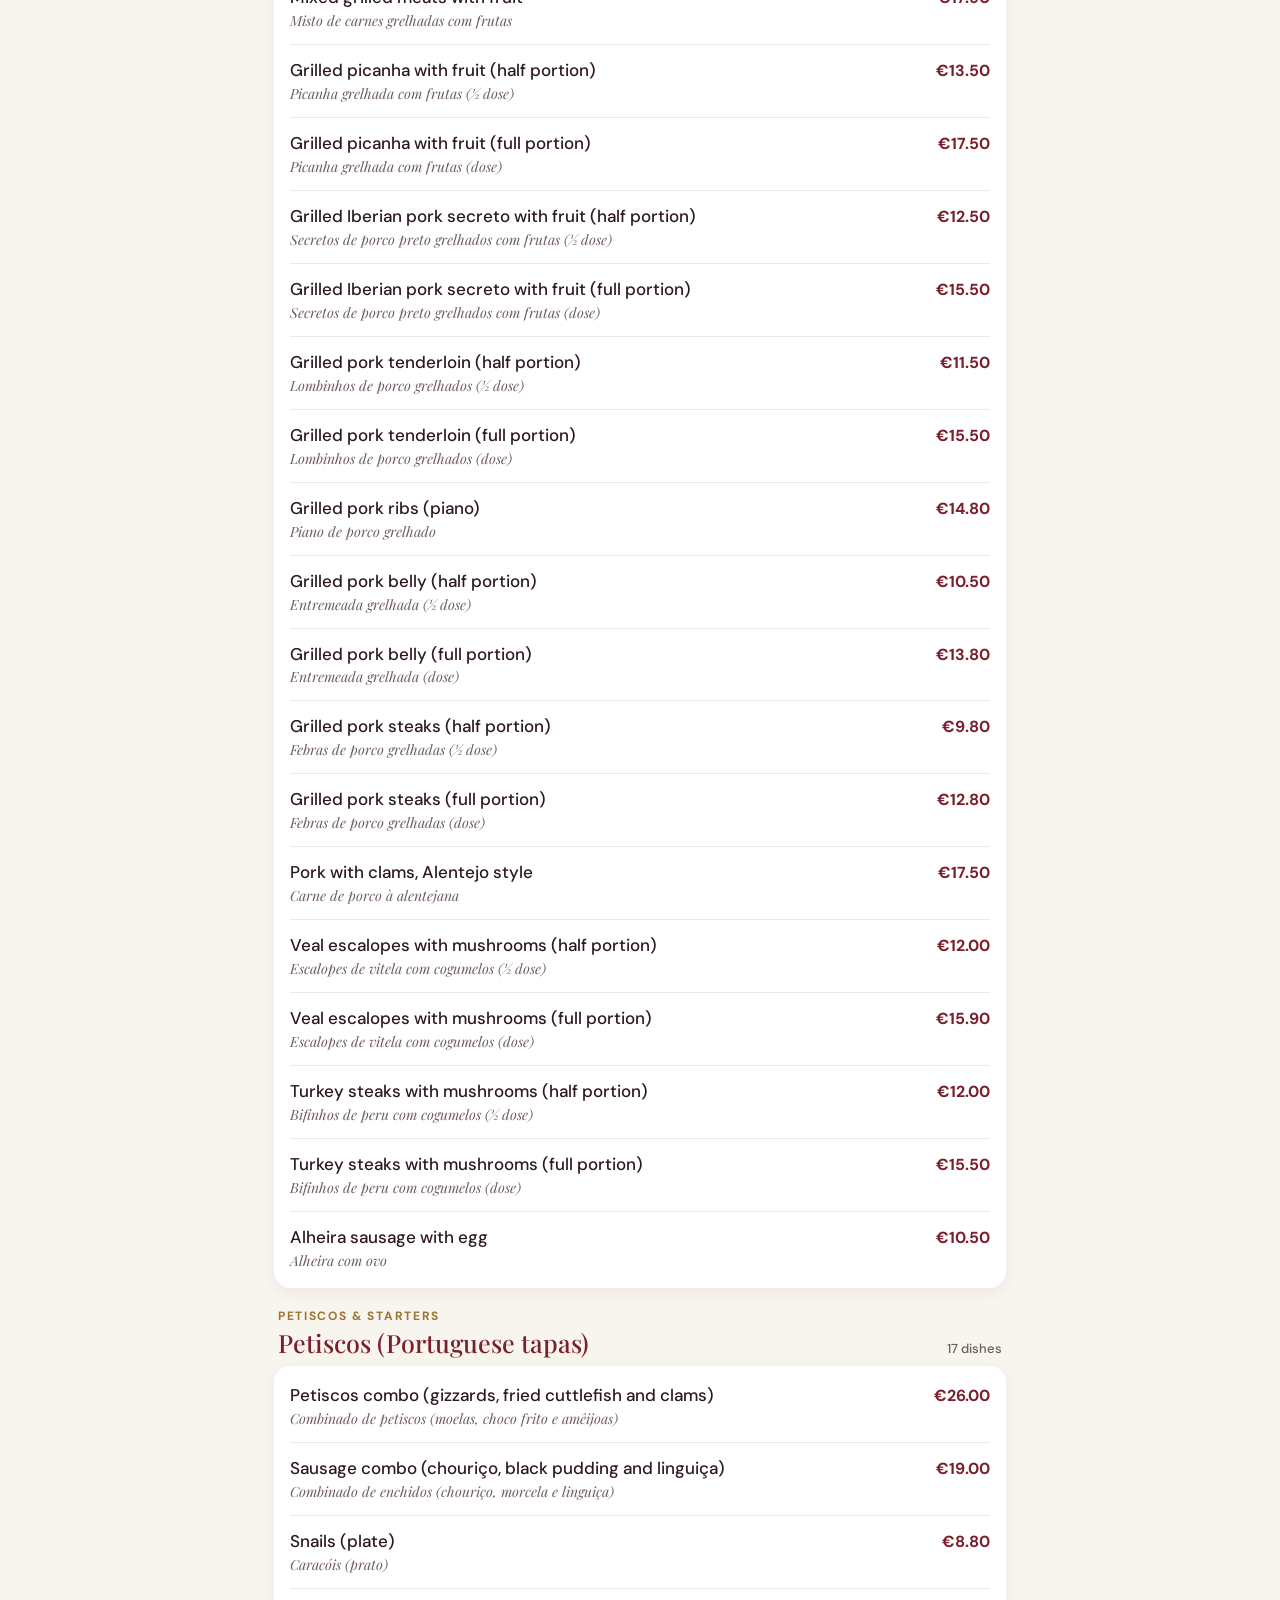
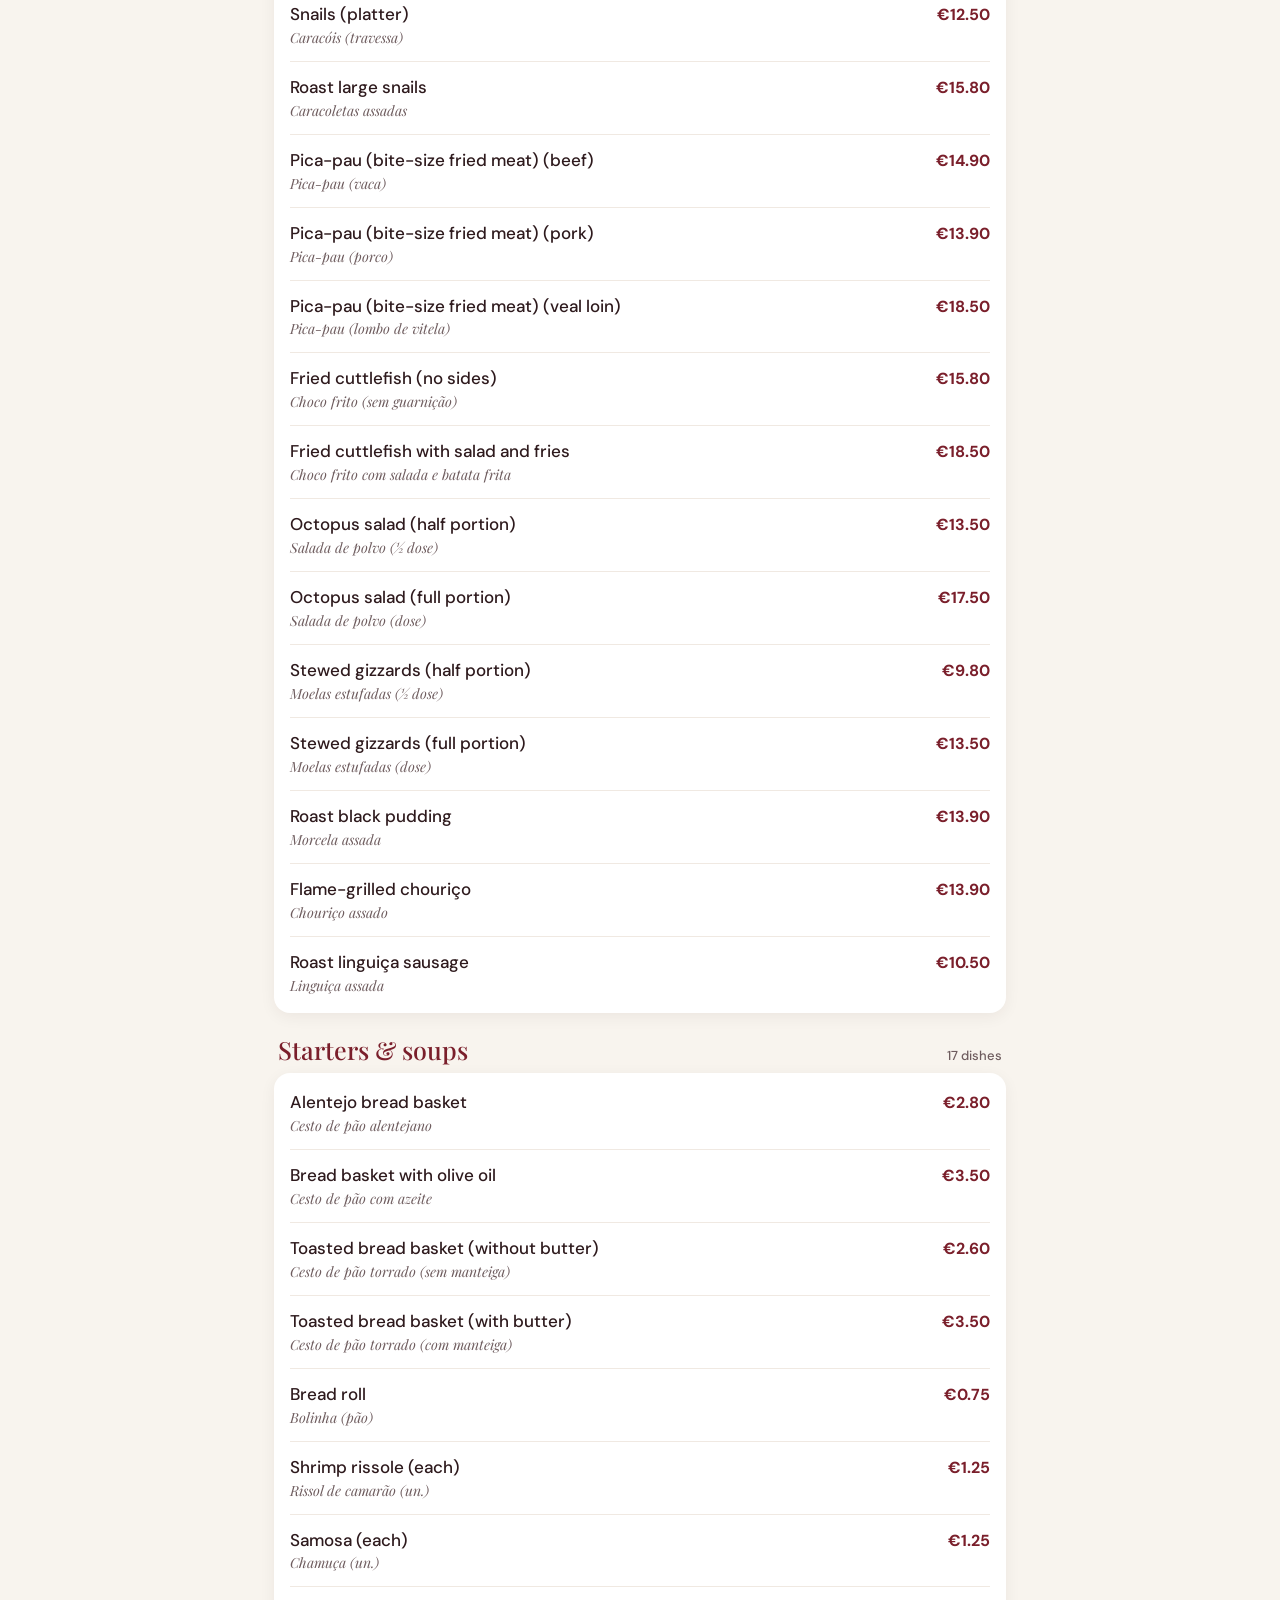
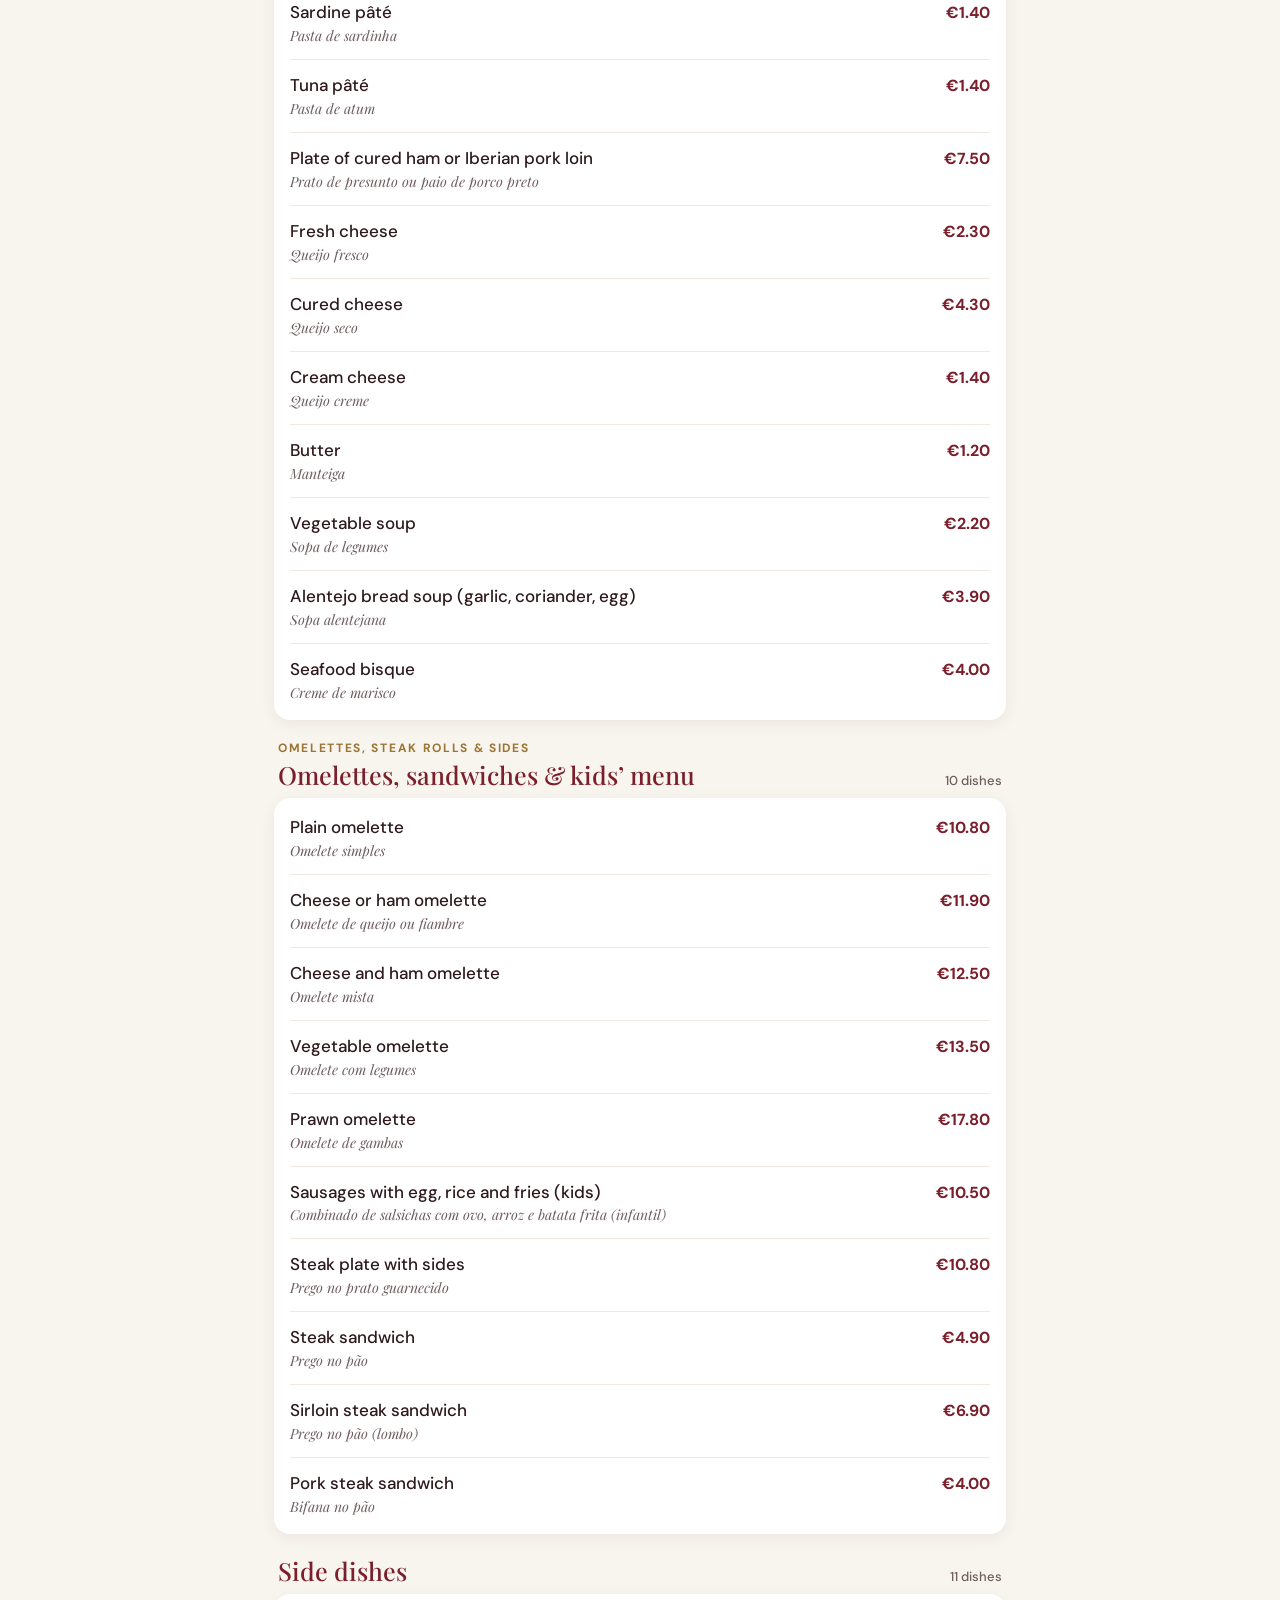
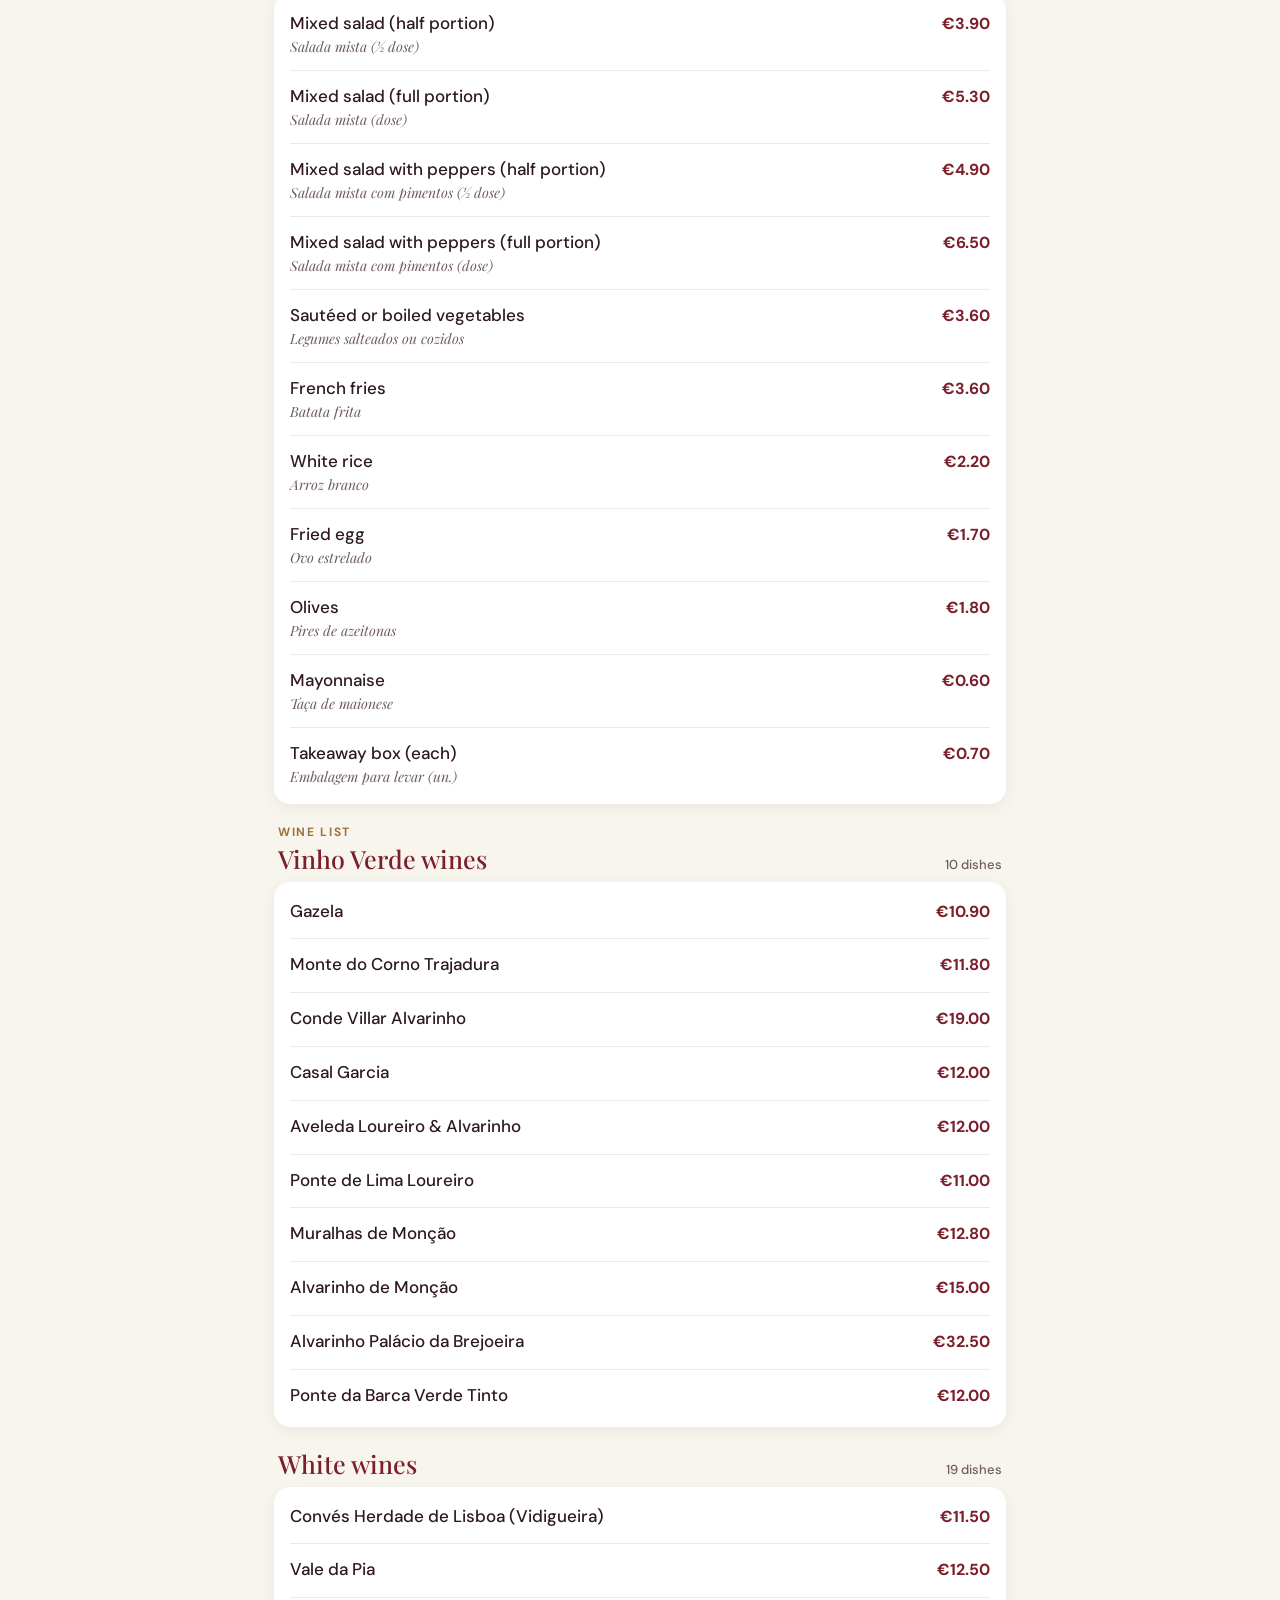
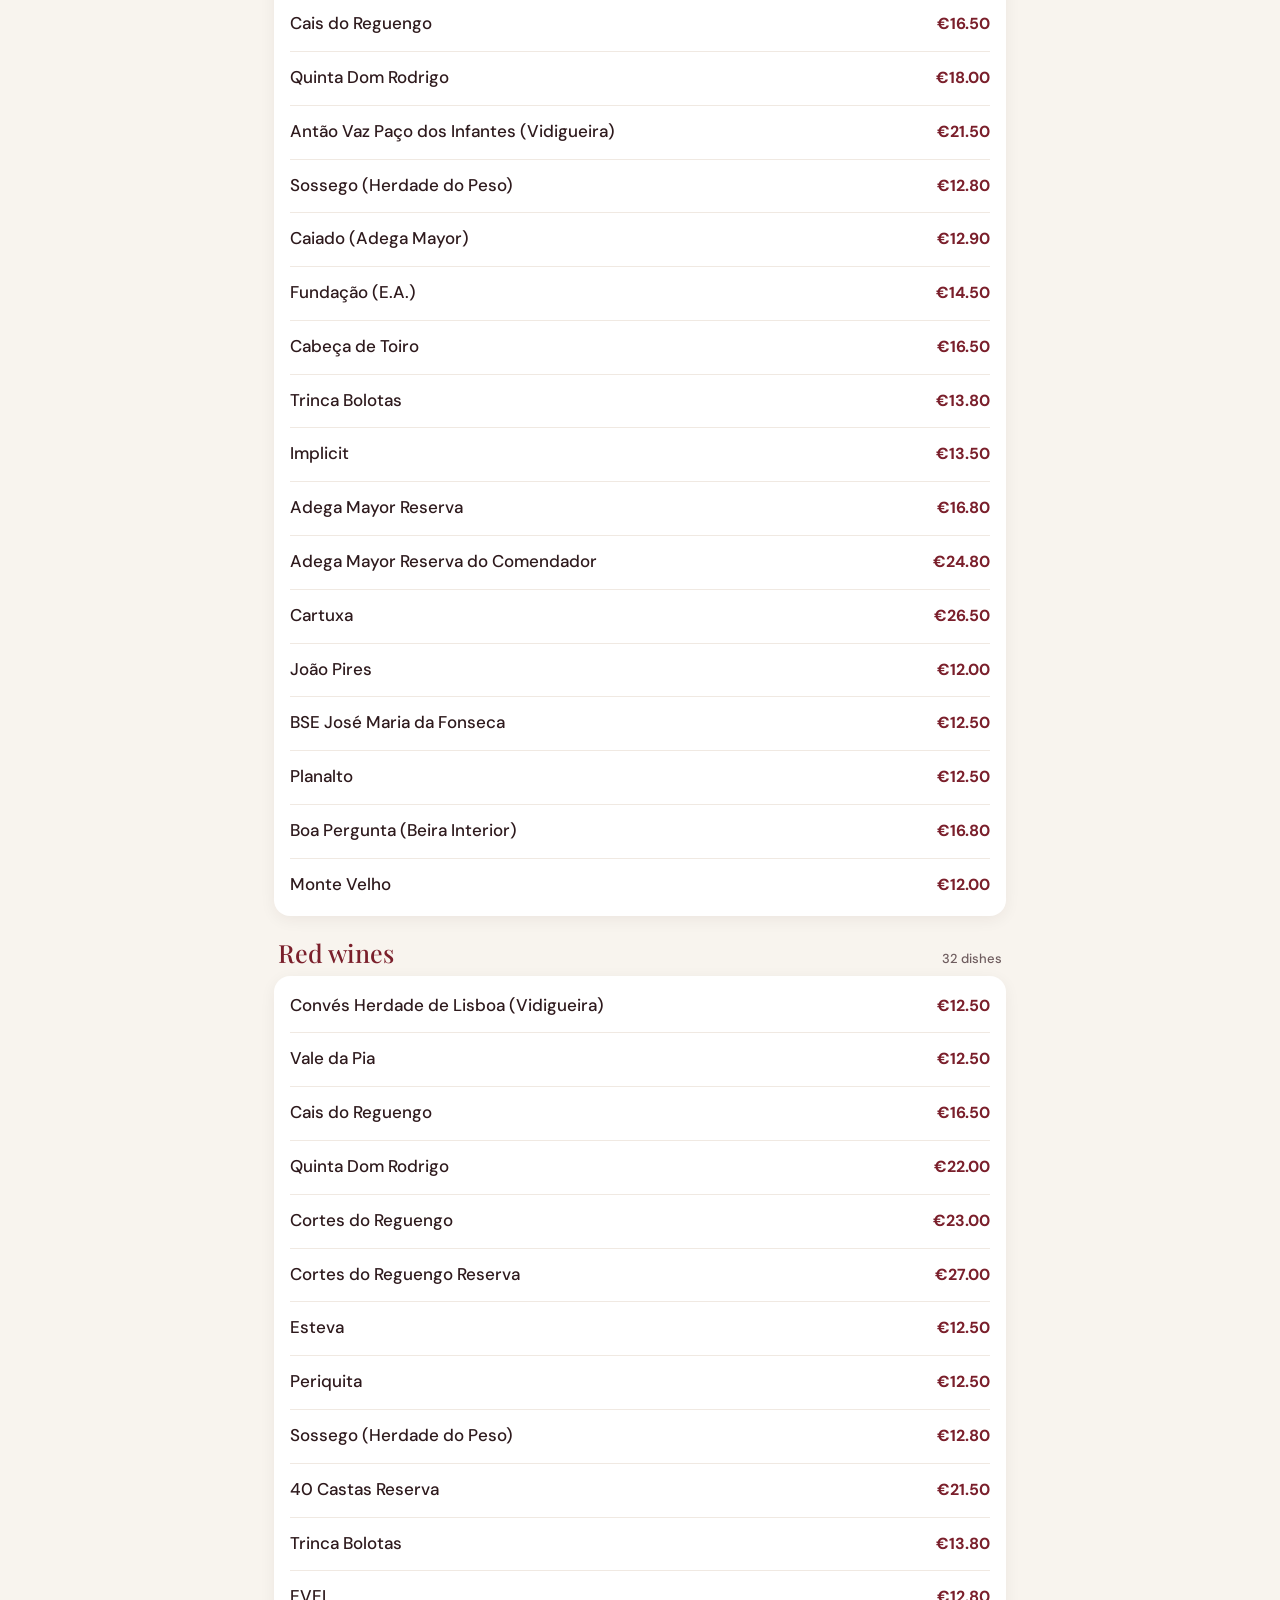
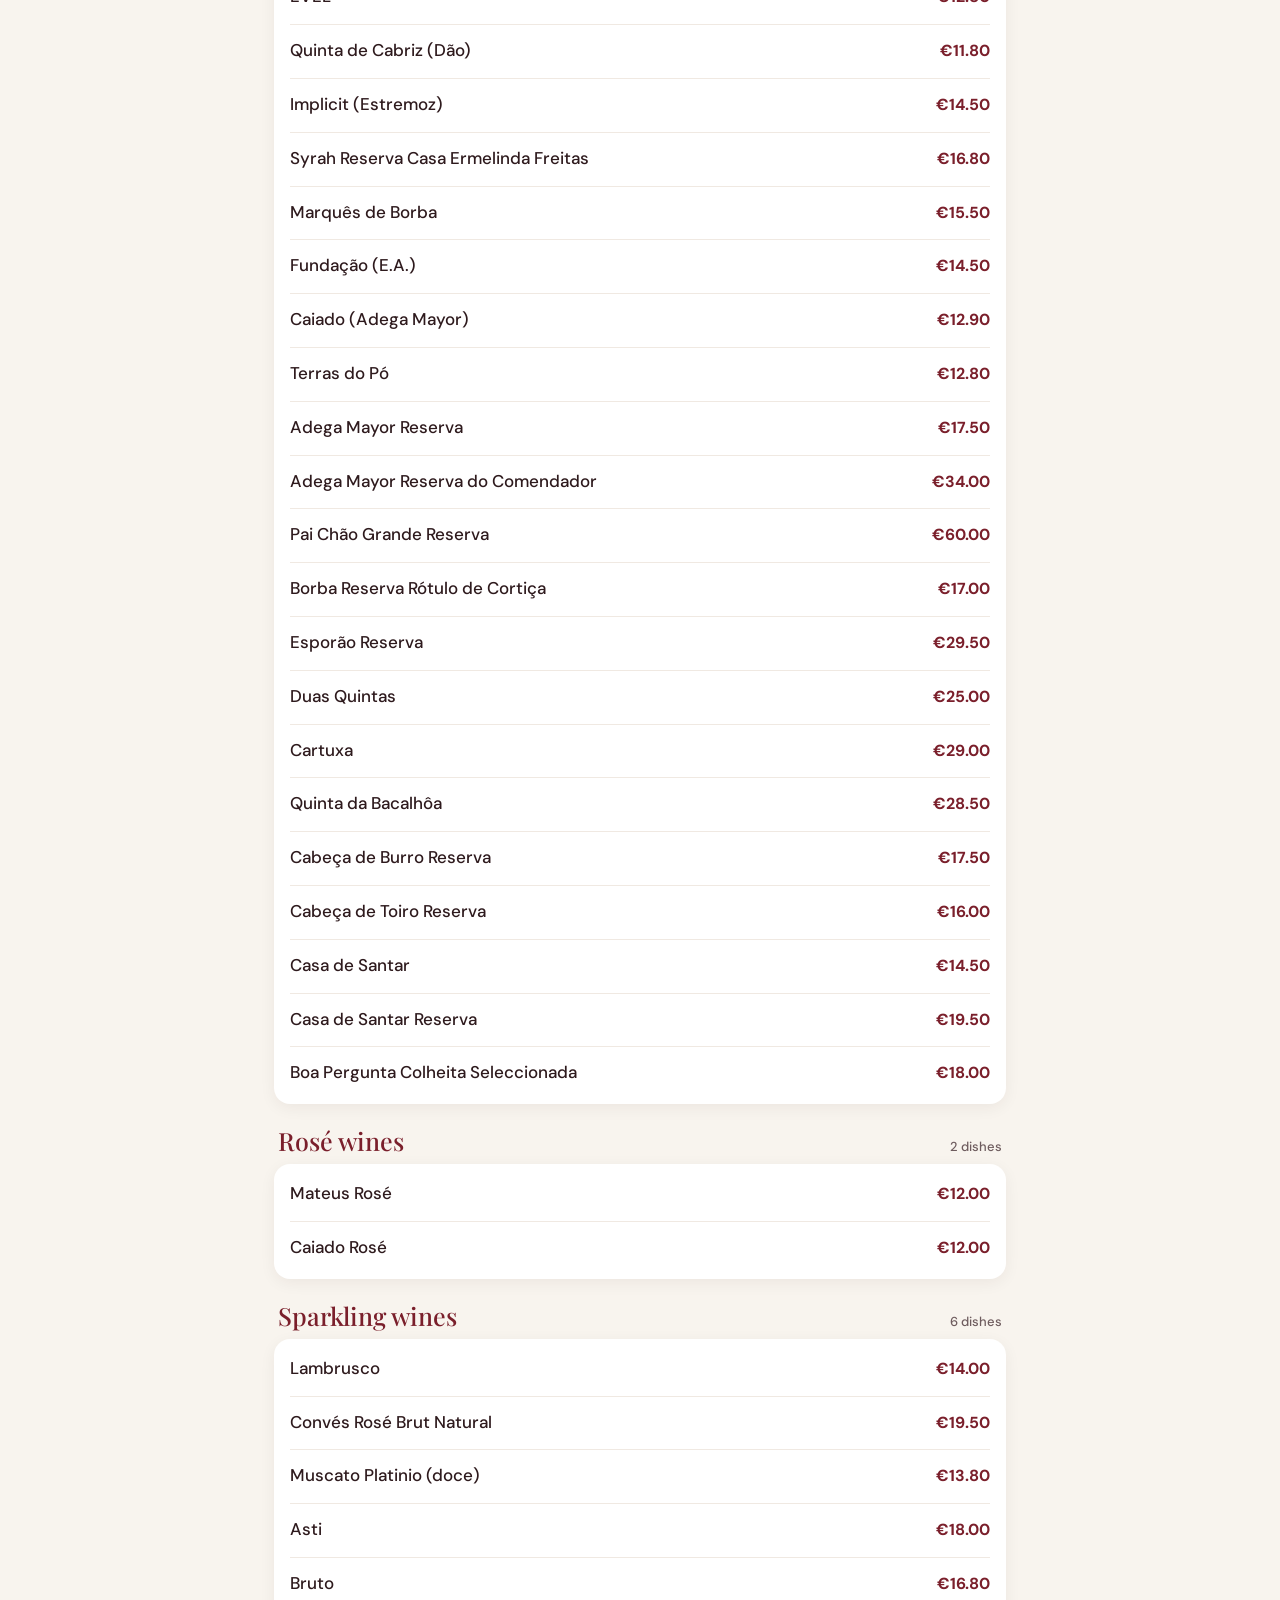
==== commit bd4528af: "Domínio próprio solarbeirao.pt (QR, vCard, canonical, sitemap) Co-Authored-By: Claude Sonnet 5.5 <no" ====
--- a/ementa.html
+++ b/ementa.html
@@ -6,10 +6,10 @@
 <meta name="theme-color" content="#7a1f2b">
 <title>Ementa · Solar Beirão Marisqueira</title>
 <meta name="description" content="Ementa digital do Solar Beirão Marisqueira (Cacilhas) em 8 línguas.">
-<link rel="canonical" href="https://solarbeiraometrikaidbusinessfinal.vercel.app/ementa.html">
+<link rel="canonical" href="https://solarbeirao.pt/ementa.html">
 <meta name="robots" content="noindex">
 <meta property="og:title" content="Solar Beirão Marisqueira · Ementa">
-<meta property="og:image" content="https://solarbeiraometrikaidbusinessfinal.vercel.app/og.jpg">
+<meta property="og:image" content="https://solarbeirao.pt/og.jpg">
 <link rel="icon" href="favicon-32.png" sizes="32x32">
 <link rel="apple-touch-icon" href="apple-touch-icon.png">
 <link rel="preload" href="assets/fonts/playfair-display-latin-500-normal.woff2" as="font" type="font/woff2" crossorigin>
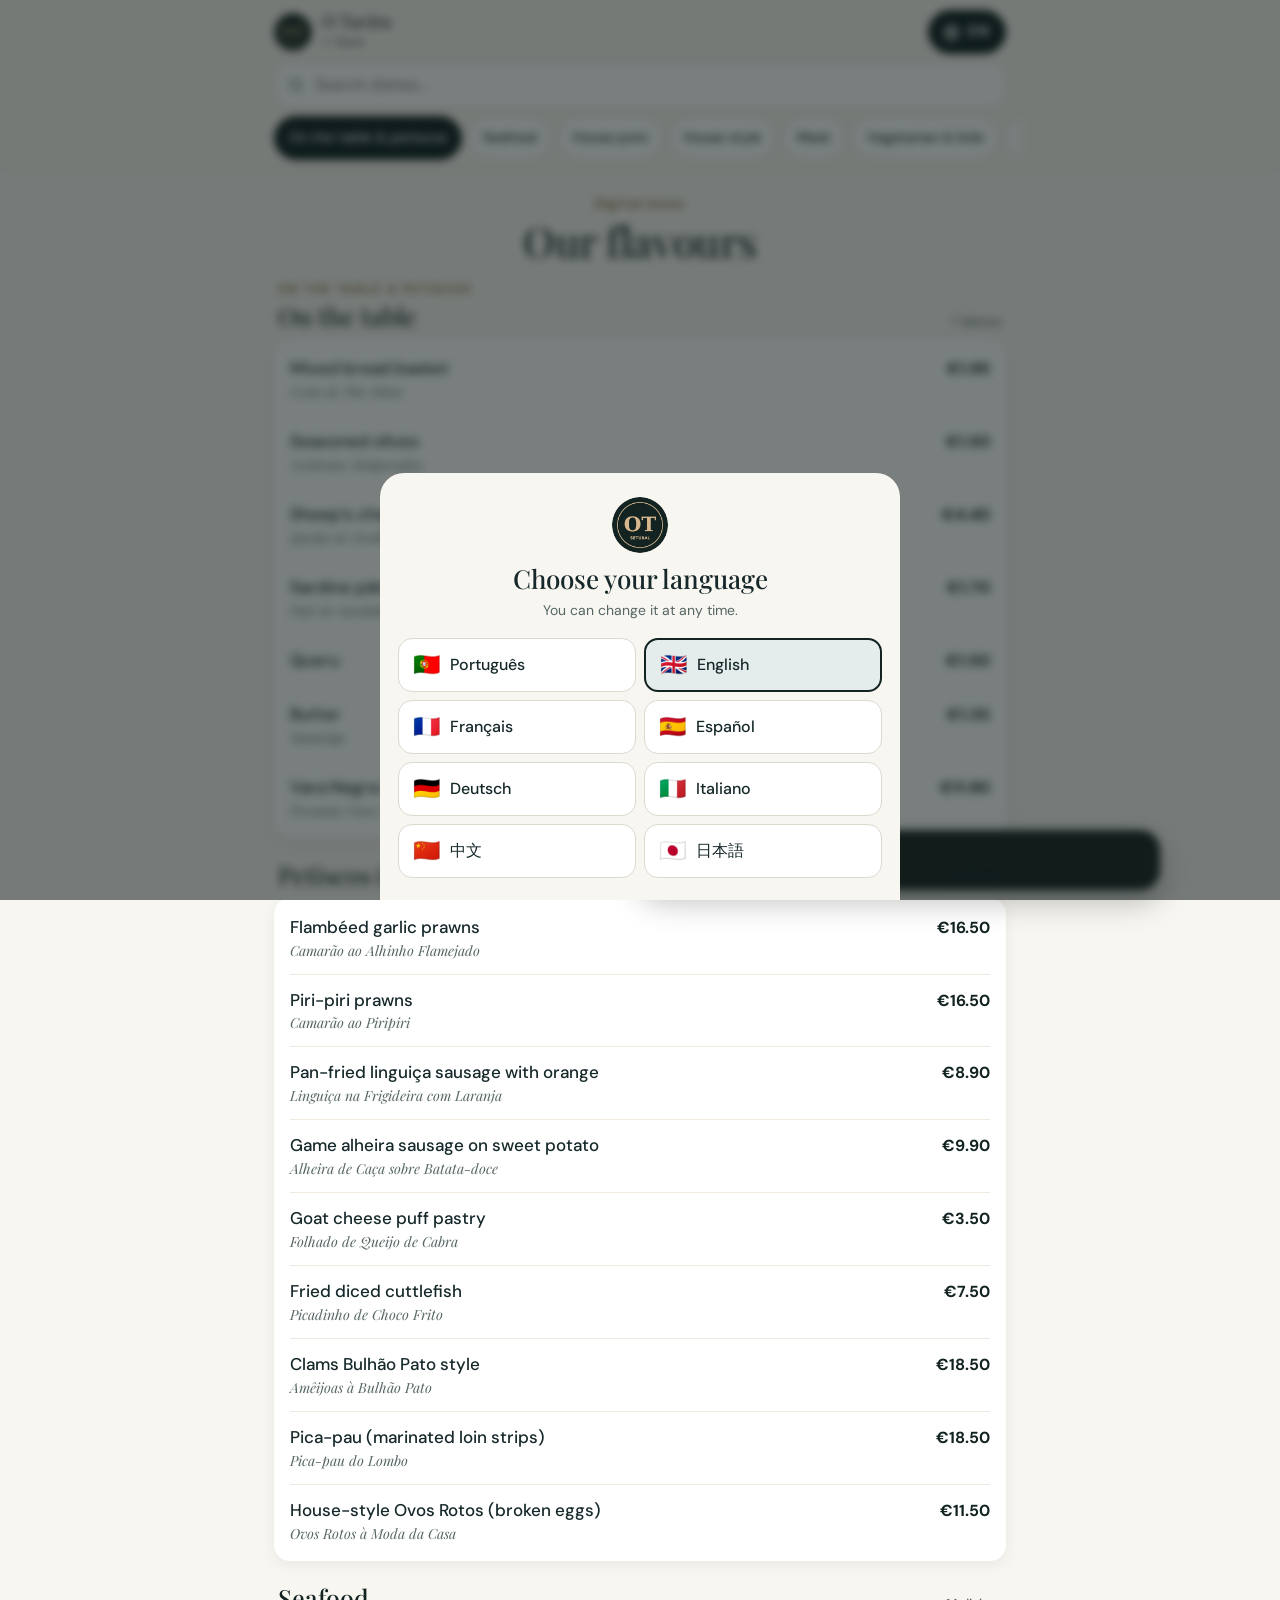
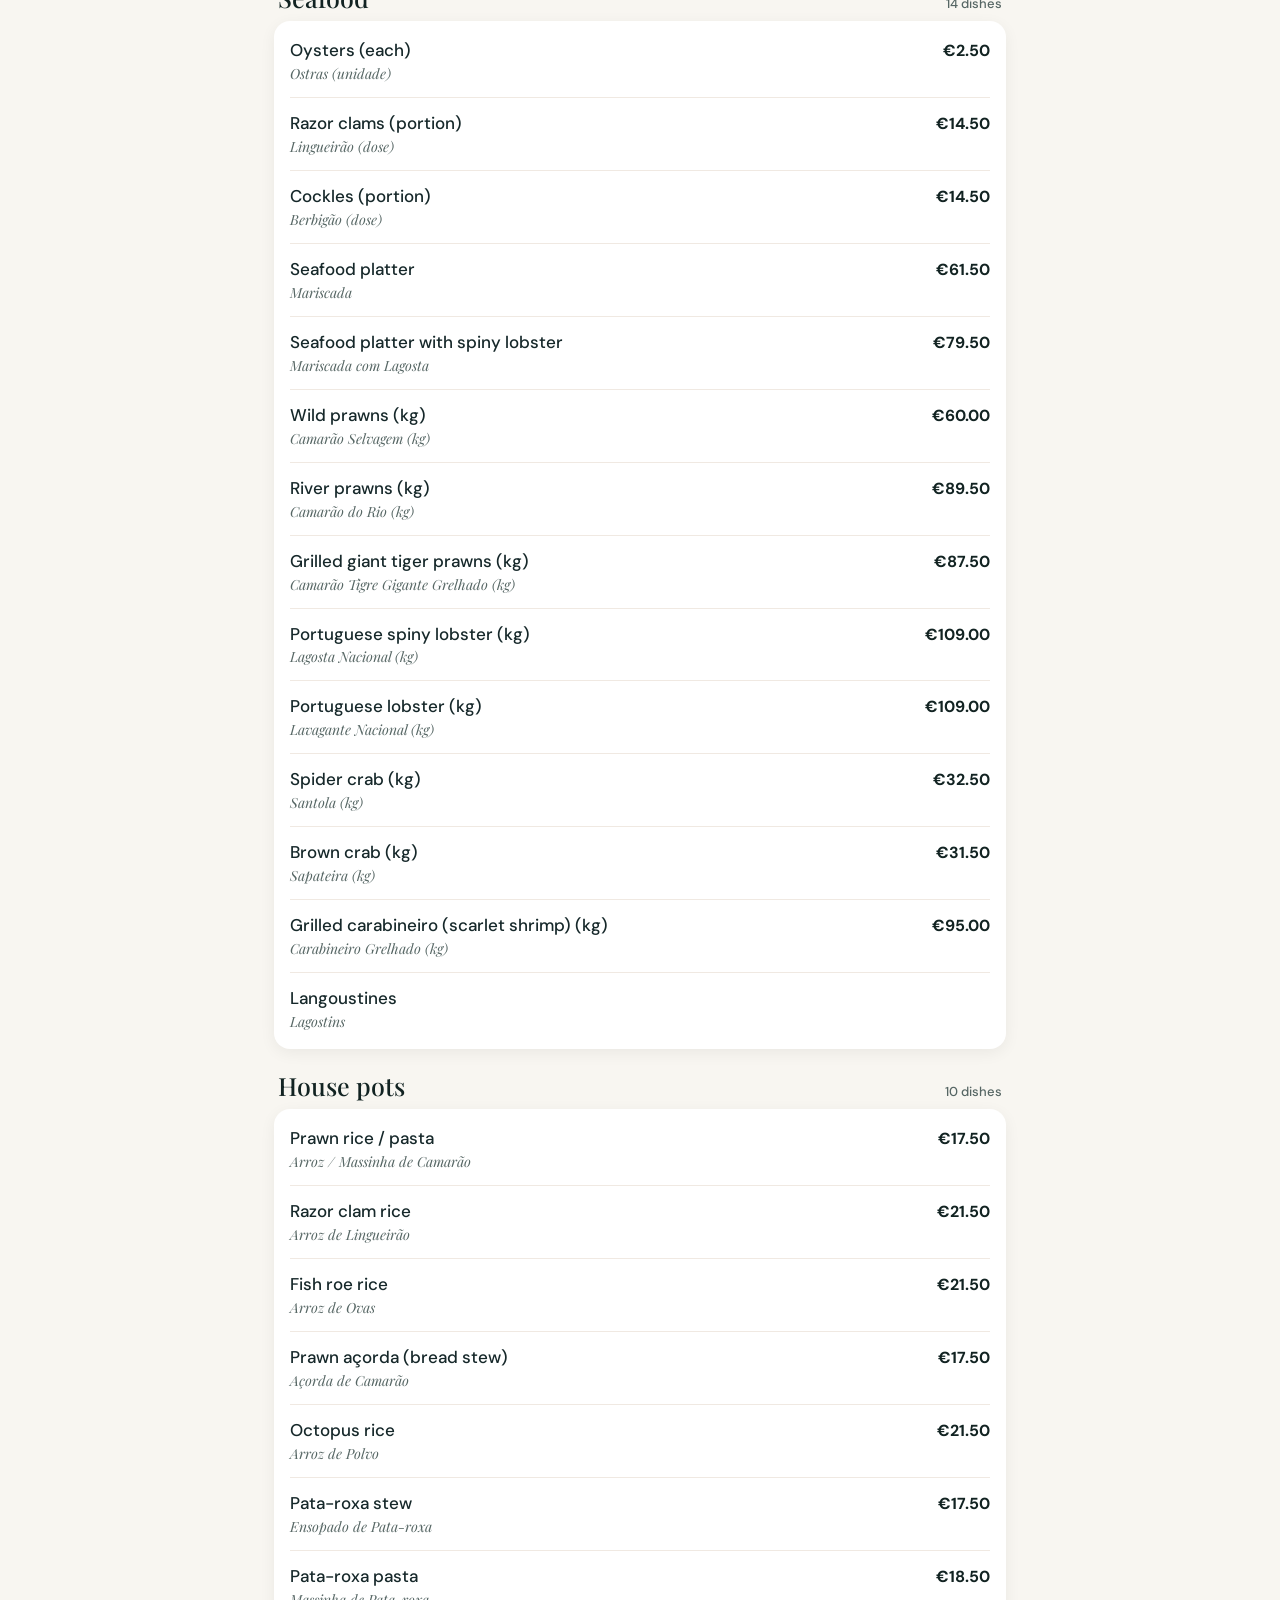
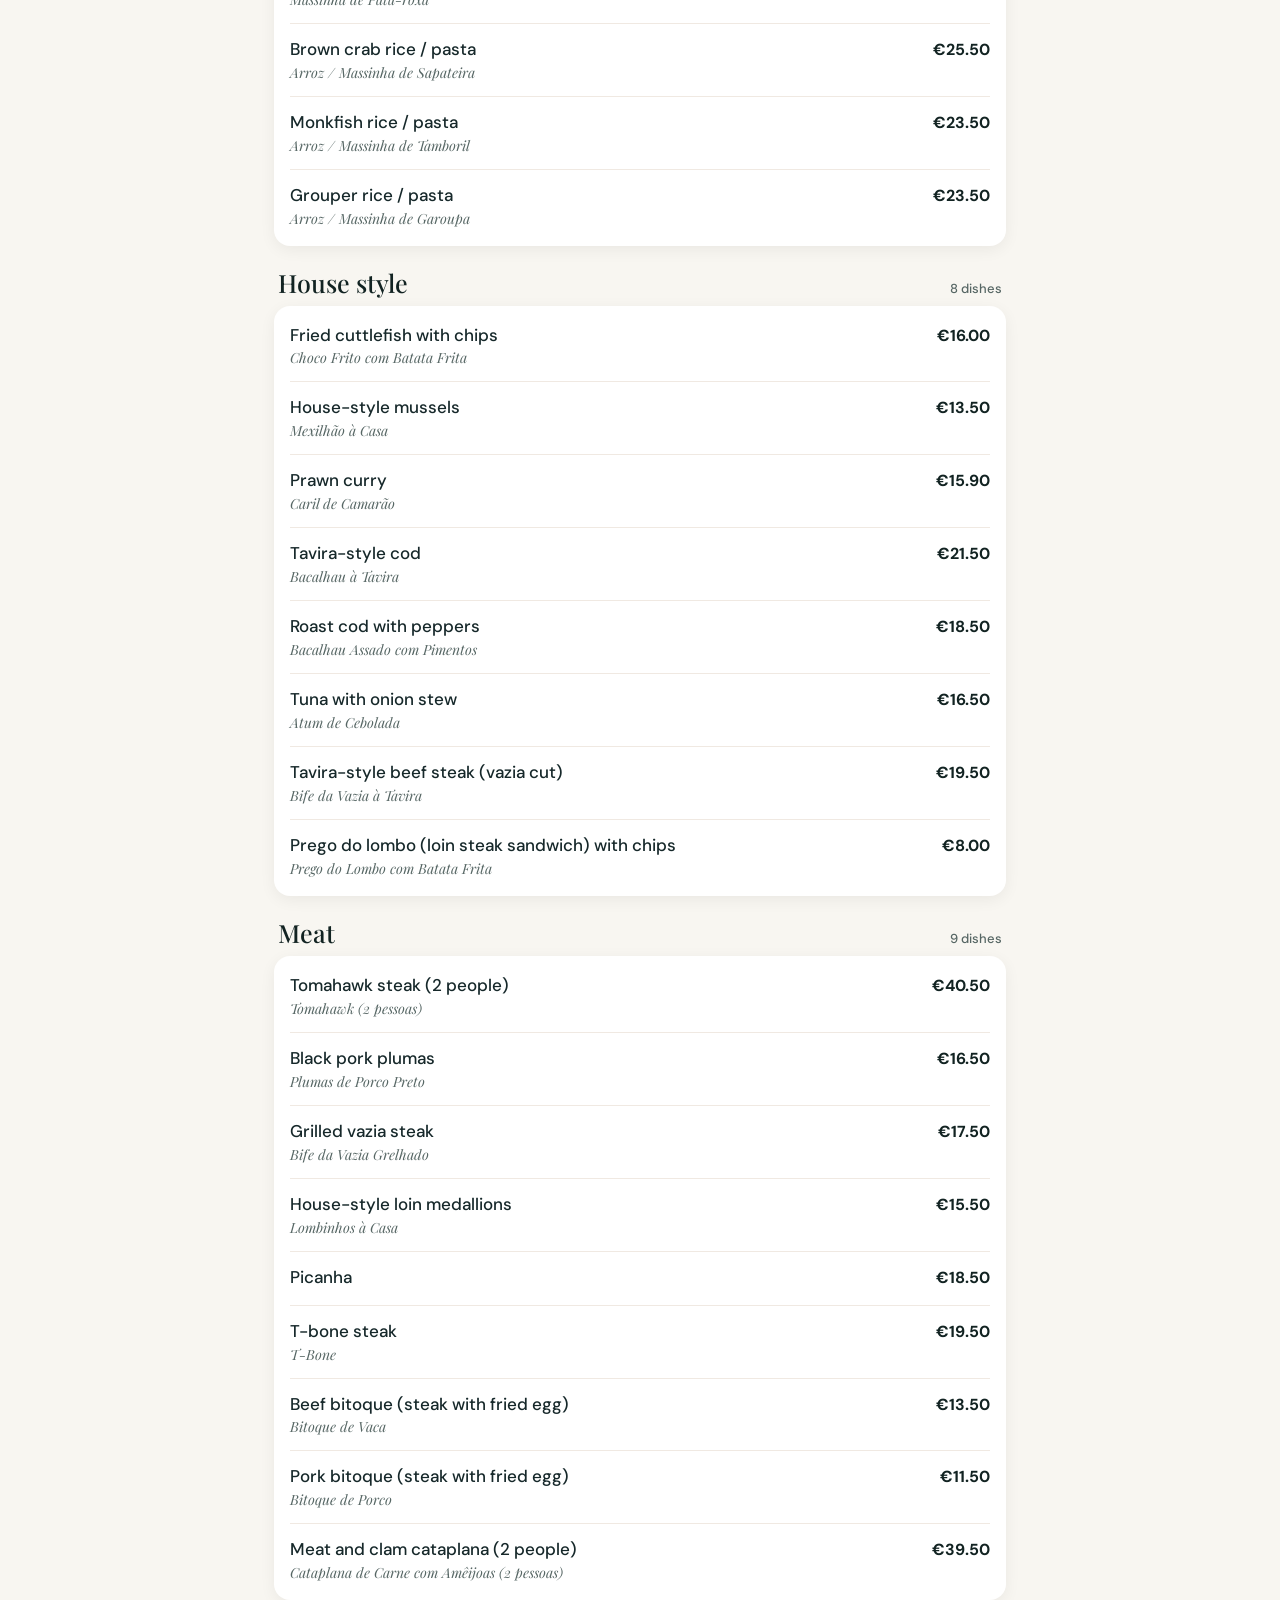
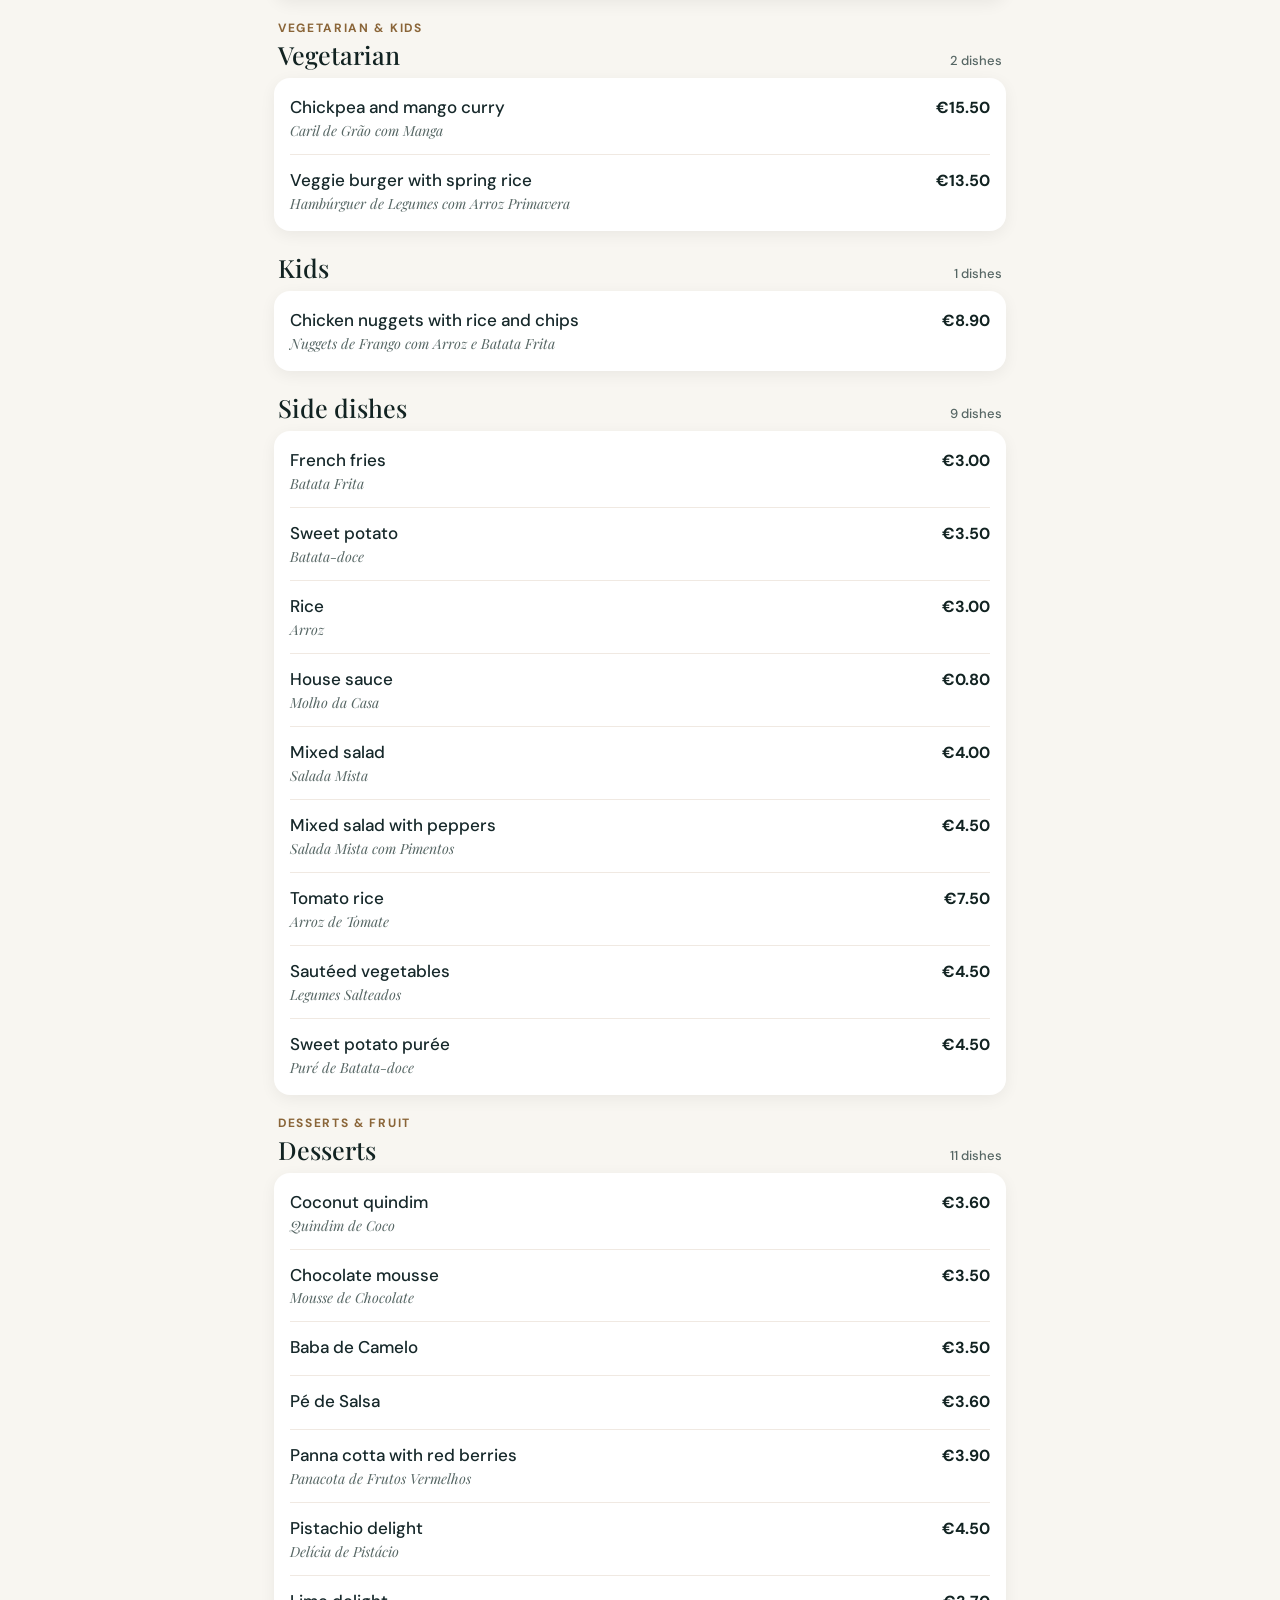
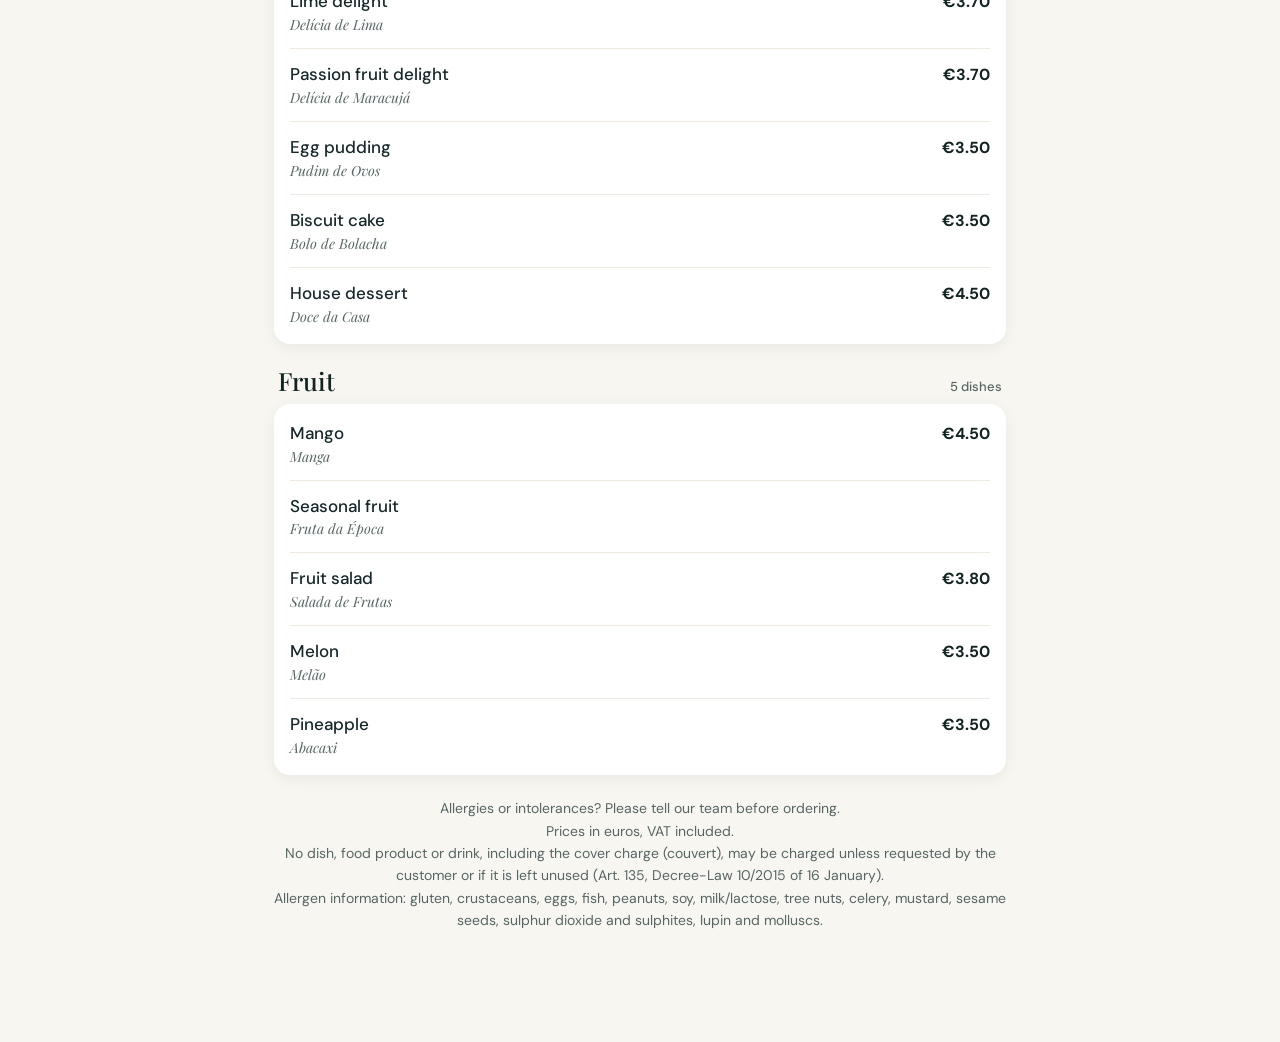
==== commit c0b14e06: "O Tavira (Setúbal) · MÉTRIKA ID Business · versão reconstruída sobre o motor Solar Beirão Ramo própr" ====
--- a/ementa.html
+++ b/ementa.html
@@ -3,13 +3,13 @@
 <head>
 <meta charset="utf-8">
 <meta name="viewport" content="width=device-width,initial-scale=1,viewport-fit=cover">
-<meta name="theme-color" content="#7a1f2b">
-<title>Ementa · Solar Beirão Marisqueira</title>
-<meta name="description" content="Ementa digital do Solar Beirão Marisqueira (Cacilhas) em 8 línguas.">
-<link rel="canonical" href="https://solarbeirao.pt/ementa.html">
+<meta name="theme-color" content="#122322">
+<title>Ementa · O Tavira</title>
+<meta name="description" content="Ementa digital do O Tavira (Setúbal) em 8 línguas.">
+<link rel="canonical" href="https://o-tavira-setubal.vercel.app/ementa.html">
 <meta name="robots" content="noindex">
-<meta property="og:title" content="Solar Beirão Marisqueira · Ementa">
-<meta property="og:image" content="https://solarbeirao.pt/og.jpg">
+<meta property="og:title" content="O Tavira · Ementa">
+<meta property="og:image" content="https://o-tavira-setubal.vercel.app/og.jpg">
 <link rel="icon" href="favicon-32.png" sizes="32x32">
 <link rel="apple-touch-icon" href="apple-touch-icon.png">
 <link rel="preload" href="assets/fonts/playfair-display-latin-500-normal.woff2" as="font" type="font/woff2" crossorigin>
@@ -20,7 +20,7 @@
 <body class="em-body">
 <header class="em-head">
   <div class="em-bar">
-    <a class="em-back" id="emBack" href="./"><img src="assets/img/logo-200.webp" alt="" width="36" height="36"><span><b id="emName">Solar Beirão</b><small id="emBackTxt">Voltar</small></span></a>
+    <a class="em-back" id="emBack" href="./"><img src="assets/img/logo-200.webp" alt="" width="36" height="36"><span><b id="emName">O Tavira</b><small id="emBackTxt">Voltar</small></span></a>
     <button class="lang-btn" id="langBtn" type="button" aria-haspopup="dialog"><svg viewBox="0 0 24 24" aria-hidden="true"><circle cx="12" cy="12" r="9"/><path d="M3 12h18M12 3c2.6 2.6 3.8 5.6 3.8 9S14.6 18.4 12 21M12 3C9.4 5.6 8.2 8.6 8.2 12s1.2 6.4 3.8 9"/></svg><span id="langCode">PT</span></button>
   </div>
   <div class="em-search"><svg viewBox="0 0 24 24" aria-hidden="true"><circle cx="11" cy="11" r="7"/><path d="M20 20l-4-4"/></svg><input id="emSearch" type="search" autocomplete="off" enterkeyhint="search"></div>
@@ -30,7 +30,7 @@
 <main class="em-main">
   <div class="em-intro">
     <p class="kicker" id="emKicker">Ementa digital</p>
-    <h1 class="h2" id="emTitle">Os sabores do Solar Beirão</h1>
+    <h1 class="h2" id="emTitle">Os nossos sabores</h1>
   </div>
   <section class="pro-hoje" id="hoje" hidden aria-live="polite"></section>
   <div id="emList"></div>
--- a/styles.css
+++ b/styles.css
@@ -7,9 +7,9 @@
 @font-face{font-family:"DM Sans";src:url(assets/fonts/dm-sans-latin-700-normal.woff2) format("woff2");font-weight:700;font-display:swap}
 
 :root{
-  --navy:#7a1f2b;--deep:#3a0f16;--sand:#f8f4ee;--card:#fff;--line:#e8dfd6;
-  --ink:#2e1a1d;--muted:#6e5c5e;--gold:#c9a25e;--gold-d:#9c7434;--sea:#f4e7e3;
-  --r:16px;--shadow:0 10px 30px rgba(58,15,22,.10);
+  --navy:#122322;--deep:#0b1716;--sand:#f8f6f1;--card:#fff;--line:#dcd9d0;
+  --ink:#16282a;--muted:#566664;--gold:#d8b68c;--gold-d:#8a6538;--sea:#e4edeb;
+  --r:16px;--shadow:0 10px 30px rgba(11,23,22,.10);
   --serif:"Playfair Display",Georgia,"Times New Roman",serif;
   --sans:"DM Sans",system-ui,-apple-system,"Segoe UI","PingFang SC","Hiragino Sans","Noto Sans CJK SC",sans-serif;
   --safe-b:env(safe-area-inset-bottom,0px);
@@ -35,7 +35,7 @@
 .topbar-brand img{width:34px;height:34px;border-radius:50%}
 .topbar.solid{background:rgba(248,244,238,.94);backdrop-filter:blur(10px);-webkit-backdrop-filter:blur(10px);box-shadow:0 1px 0 var(--line)}
 .topbar.solid .topbar-brand{opacity:1;pointer-events:auto}
-.lang-btn{display:flex;align-items:center;gap:7px;min-height:44px;padding:0 16px 0 13px;border-radius:999px;border:1px solid rgba(255,255,255,.7);background:rgba(58,15,22,.55);color:#fff;font-weight:700;font-size:15px;letter-spacing:.03em;backdrop-filter:blur(8px);-webkit-backdrop-filter:blur(8px);cursor:pointer;margin-left:auto}
+.lang-btn{display:flex;align-items:center;gap:7px;min-height:44px;padding:0 16px 0 13px;border-radius:999px;border:1px solid rgba(255,255,255,.7);background:rgba(11,23,22,.55);color:#fff;font-weight:700;font-size:15px;letter-spacing:.03em;backdrop-filter:blur(8px);-webkit-backdrop-filter:blur(8px);cursor:pointer;margin-left:auto}
 .lang-btn svg{width:19px;height:19px;fill:none;stroke:currentColor;stroke-width:1.7}
 .topbar.solid .lang-btn{background:var(--navy);border-color:var(--navy)}
 
@@ -43,7 +43,7 @@
 .hero{position:relative;min-height:min(92svh,760px);display:grid;place-items:center;text-align:center;color:#fff;overflow:hidden;padding:84px 18px 70px}
 .hero-bg,.hero-bg img{position:absolute;inset:0;width:100%;height:100%}
 .hero-bg img{object-fit:cover;object-position:center 55%;animation:kb 18s ease-out both}
-.hero::after{content:"";position:absolute;inset:0;background:linear-gradient(180deg,rgba(58,15,22,.40) 0%,rgba(58,15,22,.28) 40%,rgba(42,10,16,.86) 100%)}
+.hero::after{content:"";position:absolute;inset:0;background:linear-gradient(180deg,rgba(11,23,22,.40) 0%,rgba(11,23,22,.28) 40%,rgba(42,10,16,.86) 100%)}
 @keyframes kb{from{transform:scale(1.08)}to{transform:scale(1)}}
 .hero-in{position:relative;z-index:1;display:flex;flex-direction:column;align-items:center;gap:10px;max-width:640px}
 .hero-logo{width:clamp(150px,44vw,220px);height:auto;aspect-ratio:1;border-radius:50%;box-shadow:0 18px 50px rgba(0,0,0,.35)}
@@ -81,7 +81,7 @@
 .rail{display:flex;gap:12px;overflow-x:auto;scroll-snap-type:x mandatory;padding:6px max(16px,calc((100vw - 960px)/2)) 14px;scrollbar-width:none;overscroll-behavior-x:contain;scroll-padding-inline:max(16px,calc((100vw - 960px)/2))}
 .rail::-webkit-scrollbar{display:none}
 .rail>*{scroll-snap-align:start;flex:0 0 auto}
-.rail img{width:min(82vw,420px);aspect-ratio:4/3;object-fit:cover;border-radius:var(--r);background:#ece4da;box-shadow:0 6px 20px rgba(58,15,22,.10)}
+.rail img{width:min(82vw,420px);aspect-ratio:4/3;object-fit:cover;border-radius:var(--r);background:#ece4da;box-shadow:0 6px 20px rgba(11,23,22,.10)}
 .rail-food img{background:#fff;object-fit:contain;padding:6px}
 .dots{display:flex;justify-content:center;gap:6px;margin-top:2px}
 .dots i{width:6px;height:6px;border-radius:50%;background:#d6c9bd;transition:width .25s,background .25s}
@@ -112,7 +112,7 @@
 .menu-foot{margin:16px 0 0;font-size:14px;color:#efd9d4;text-align:center;line-height:1.6}
 
 /* Reviews */
-.score{display:inline-flex;align-items:center;gap:12px;margin:6px 0 10px;padding:10px 18px;background:#fff;border-radius:999px;box-shadow:0 4px 16px rgba(58,15,22,.07)}
+.score{display:inline-flex;align-items:center;gap:12px;margin:6px 0 10px;padding:10px 18px;background:#fff;border-radius:999px;box-shadow:0 4px 16px rgba(11,23,22,.07)}
 .score b{font:500 28px var(--serif)}
 .score small{display:block;color:var(--muted);font-size:13px;text-align:left}
 .gmark{width:26px;height:26px;flex:none}
@@ -120,7 +120,7 @@
 .stars::before{content:"★★★★★"}
 .stars span{position:absolute;inset:0 auto 0 0;overflow:hidden;white-space:nowrap;color:#e3a531}
 .stars span::before{content:"★★★★★"}
-.review{width:min(80vw,340px);background:#fff;border-radius:var(--r);padding:18px;box-shadow:0 6px 20px rgba(58,15,22,.08);display:flex;flex-direction:column;gap:10px}
+.review{width:min(80vw,340px);background:#fff;border-radius:var(--r);padding:18px;box-shadow:0 6px 20px rgba(11,23,22,.08);display:flex;flex-direction:column;gap:10px}
 .review-top{display:flex;align-items:center;gap:10px}
 .avatar{width:40px;height:40px;border-radius:50%;display:grid;place-items:center;background:var(--navy);color:#fff;font-weight:700}
 .review-top b{display:block}
@@ -138,7 +138,7 @@
 .seg button[aria-pressed=true]{background:var(--navy);border-color:var(--navy);color:#fff}
 .two{display:grid;grid-template-columns:1fr 1fr;gap:12px}
 .field{display:block;width:100%;min-width:0;min-height:50px;padding:0 14px;border:1px solid #dbd0c6;border-radius:12px;background:#fff;font-size:16px;-webkit-appearance:none;appearance:none}
-select.field{background:#fff url("data:image/svg+xml,%3Csvg xmlns='http://www.w3.org/2000/svg' width='12' height='8'%3E%3Cpath d='M1 1l5 5 5-5' fill='none' stroke='%237a1f2b' stroke-width='2'/%3E%3C/svg%3E") no-repeat right 14px center;padding-right:34px}
+select.field{background:#fff url("data:image/svg+xml,%3Csvg xmlns='http://www.w3.org/2000/svg' width='12' height='8'%3E%3Cpath d='M1 1l5 5 5-5' fill='none' stroke='%23122322' stroke-width='2'/%3E%3C/svg%3E") no-repeat right 14px center;padding-right:34px}
 input[type=date].field{line-height:50px}
 .stepper{display:grid;grid-template-columns:50px 1fr 50px;align-items:center;min-height:50px;border:1px solid #dbd0c6;border-radius:12px;overflow:hidden}
 .stepper button{height:50px;border:0;background:var(--sea);font-size:22px;color:var(--navy);cursor:pointer}
@@ -153,7 +153,7 @@
 .map{border-radius:var(--r);overflow:hidden;box-shadow:var(--shadow);background:#e8e1d8;aspect-ratio:16/10}
 .map iframe{width:100%;height:100%;border:0;display:block}
 .visit-grid{display:grid;grid-template-columns:1fr 1fr;gap:12px;margin-top:12px}
-.card{background:#fff;border-radius:var(--r);padding:18px;box-shadow:0 4px 16px rgba(58,15,22,.06)}
+.card{background:#fff;border-radius:var(--r);padding:18px;box-shadow:0 4px 16px rgba(11,23,22,.06)}
 .card h3{margin:0 0 10px;font:500 20px var(--serif)}
 .hours,.contacts{list-style:none;margin:0;padding:0;display:grid;gap:8px;font-size:15px}
 .hours li{display:flex;justify-content:space-between;gap:10px}
@@ -172,14 +172,14 @@
 .credit{margin:14px 0 0;opacity:.6;font-size:12px}
 
 /* Mobile dock */
-.dock{position:fixed;left:10px;right:10px;bottom:calc(10px + var(--safe-b));z-index:45;display:grid;grid-template-columns:auto auto 1fr;gap:4px;padding:6px;background:rgba(58,15,22,.94);border-radius:20px;box-shadow:0 12px 30px rgba(0,0,0,.25);backdrop-filter:blur(10px);-webkit-backdrop-filter:blur(10px);transform:translateY(140%);transition:transform .3s}
+.dock{position:fixed;left:10px;right:10px;bottom:calc(10px + var(--safe-b));z-index:45;display:grid;grid-template-columns:auto auto 1fr;gap:4px;padding:6px;background:rgba(11,23,22,.94);border-radius:20px;box-shadow:0 12px 30px rgba(0,0,0,.25);backdrop-filter:blur(10px);-webkit-backdrop-filter:blur(10px);transform:translateY(140%);transition:transform .3s}
 .dock.show{transform:none}
 .dock a{display:flex;align-items:center;justify-content:center;gap:6px;min-height:48px;padding:0 11px;border-radius:14px;white-space:nowrap;font-size:14px!important;color:#fff;text-decoration:none;font-weight:700;font-size:15px}
 .dock a svg{width:20px;height:20px}
 .dock a.main{background:var(--gold);color:var(--deep)}
 
 /* Language sheet */
-.sheet{position:fixed;inset:0;z-index:60;background:rgba(58,15,22,.55);display:flex;align-items:flex-end;justify-content:center;backdrop-filter:blur(4px);-webkit-backdrop-filter:blur(4px);animation:fade .2s}
+.sheet{position:fixed;inset:0;z-index:60;background:rgba(11,23,22,.55);display:flex;align-items:flex-end;justify-content:center;backdrop-filter:blur(4px);-webkit-backdrop-filter:blur(4px);animation:fade .2s}
 .sheet-card{width:min(100%,520px);background:var(--sand);border-radius:24px 24px 0 0;padding:24px 18px calc(22px + var(--safe-b));text-align:center;animation:up .3s cubic-bezier(.2,.8,.2,1)}
 .sheet-card img{width:56px;height:56px;border-radius:50%;margin:0 auto 8px}
 .sheet-card h2{margin:0;font:500 26px var(--serif)}
@@ -240,7 +240,7 @@
 .em-cat{scroll-margin-top:150px;margin-bottom:22px}
 .em-cat h2{display:flex;align-items:baseline;justify-content:space-between;gap:10px;margin:0 0 8px;padding:0 4px;font:500 25px/1.2 var(--serif);color:var(--navy)}
 .em-cat h2 small{font:500 13px var(--sans);color:var(--muted);white-space:nowrap}
-.em-cat ul{list-style:none;margin:0;padding:4px 16px;background:#fff;border-radius:var(--r);box-shadow:0 4px 16px rgba(58,15,22,.06)}
+.em-cat ul{list-style:none;margin:0;padding:4px 16px;background:#fff;border-radius:var(--r);box-shadow:0 4px 16px rgba(11,23,22,.06)}
 .em-dish{display:flex;align-items:baseline;gap:12px;padding:14px 0;border-top:1px solid #f0e9e2}
 .em-dish:first-child{border-top:0}
 .em-dish div{flex:1;min-width:0}
@@ -262,4 +262,8 @@
 
 /* Alergénios validados pelo restaurante */
 .al{display:flex;flex-wrap:wrap;gap:4px;margin-top:5px}
-.al i{font-style:normal;font-size:11px;font-weight:700;line-height:1;padding:4px 8px;border-radius:99px;background:rgba(122,31,43,.08);color:var(--navy,#7a1f2b);letter-spacing:.01em}
+.al i{font-style:normal;font-size:11px;font-weight:700;line-height:1;padding:4px 8px;border-radius:99px;background:rgba(18,35,34,.08);color:var(--navy,#122322);letter-spacing:.01em}
+
+/* O Tavira: a fachada da foto já mostra o nome → sem emblema no hero; áreas de toque 44 px nos contactos */
+.hero-logo{display:none}
+.contacts a{display:inline-block;padding:13px 8px;margin:-13px -8px}
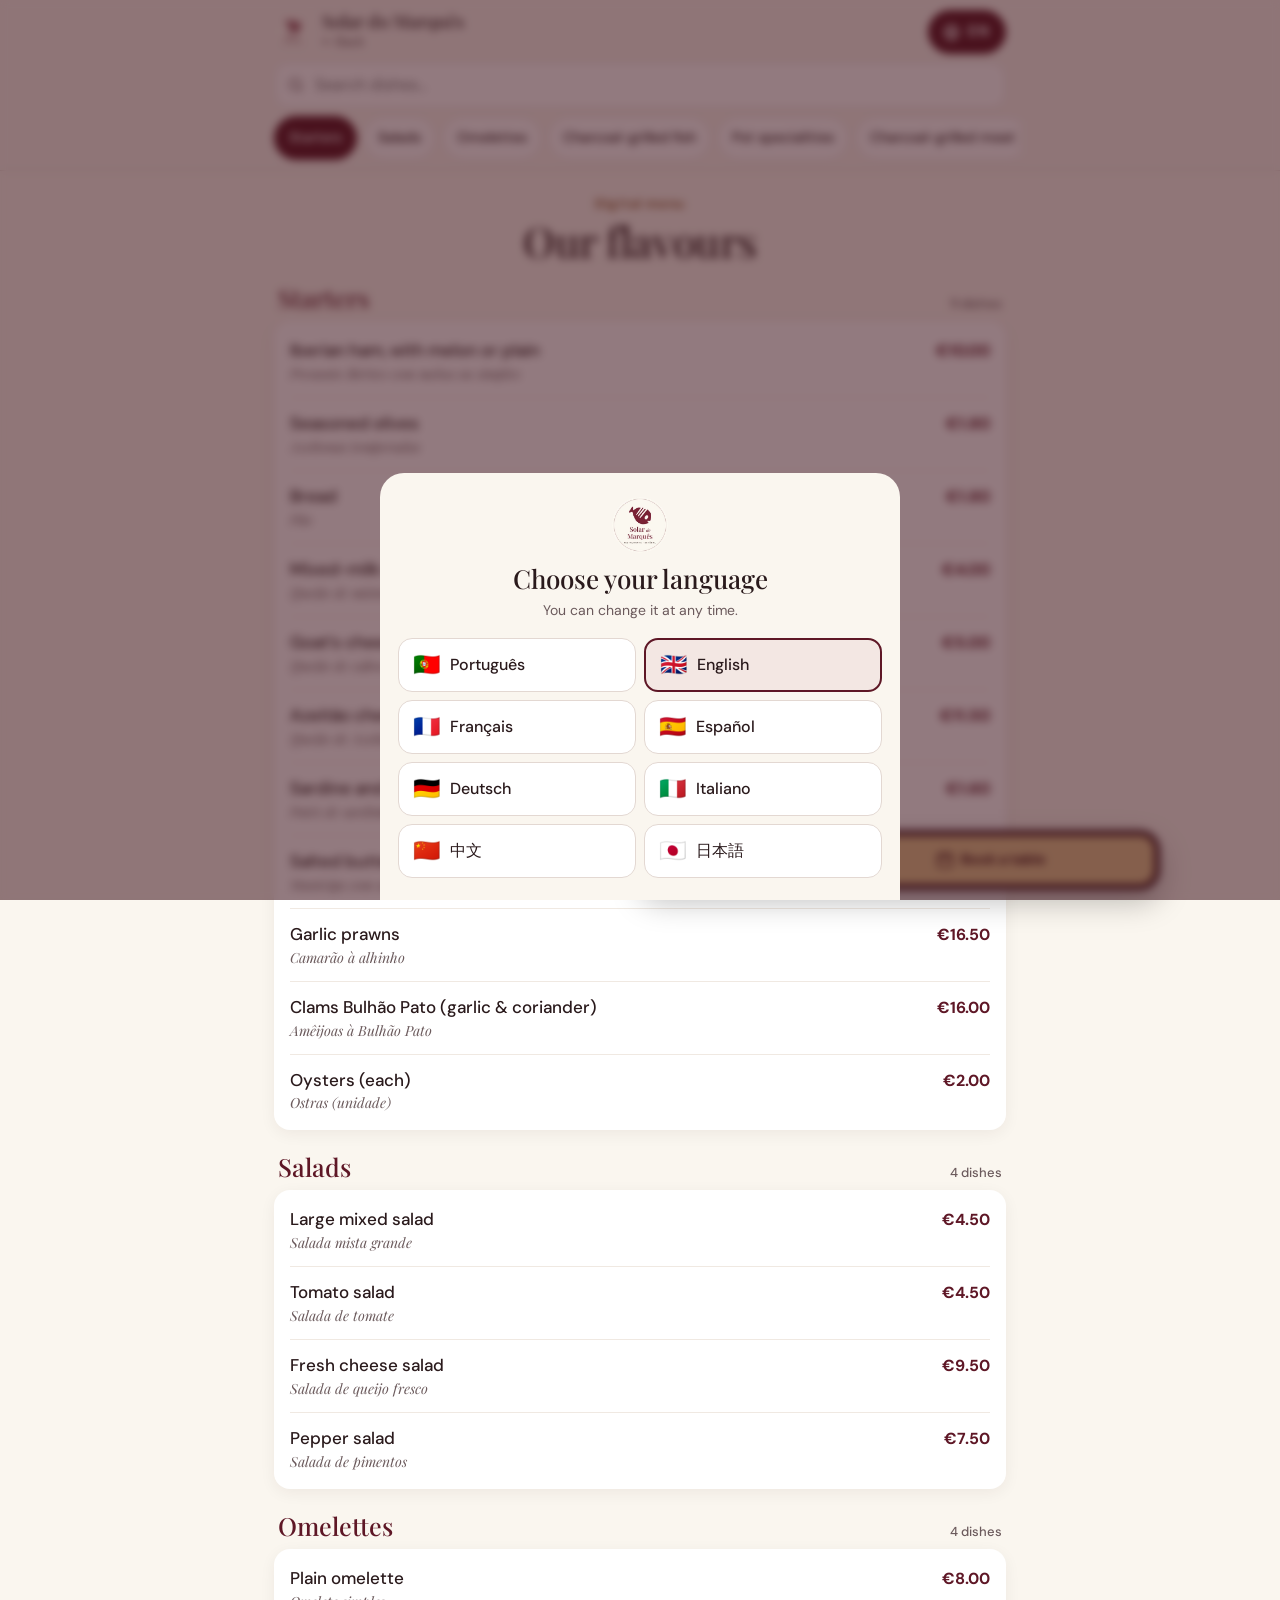
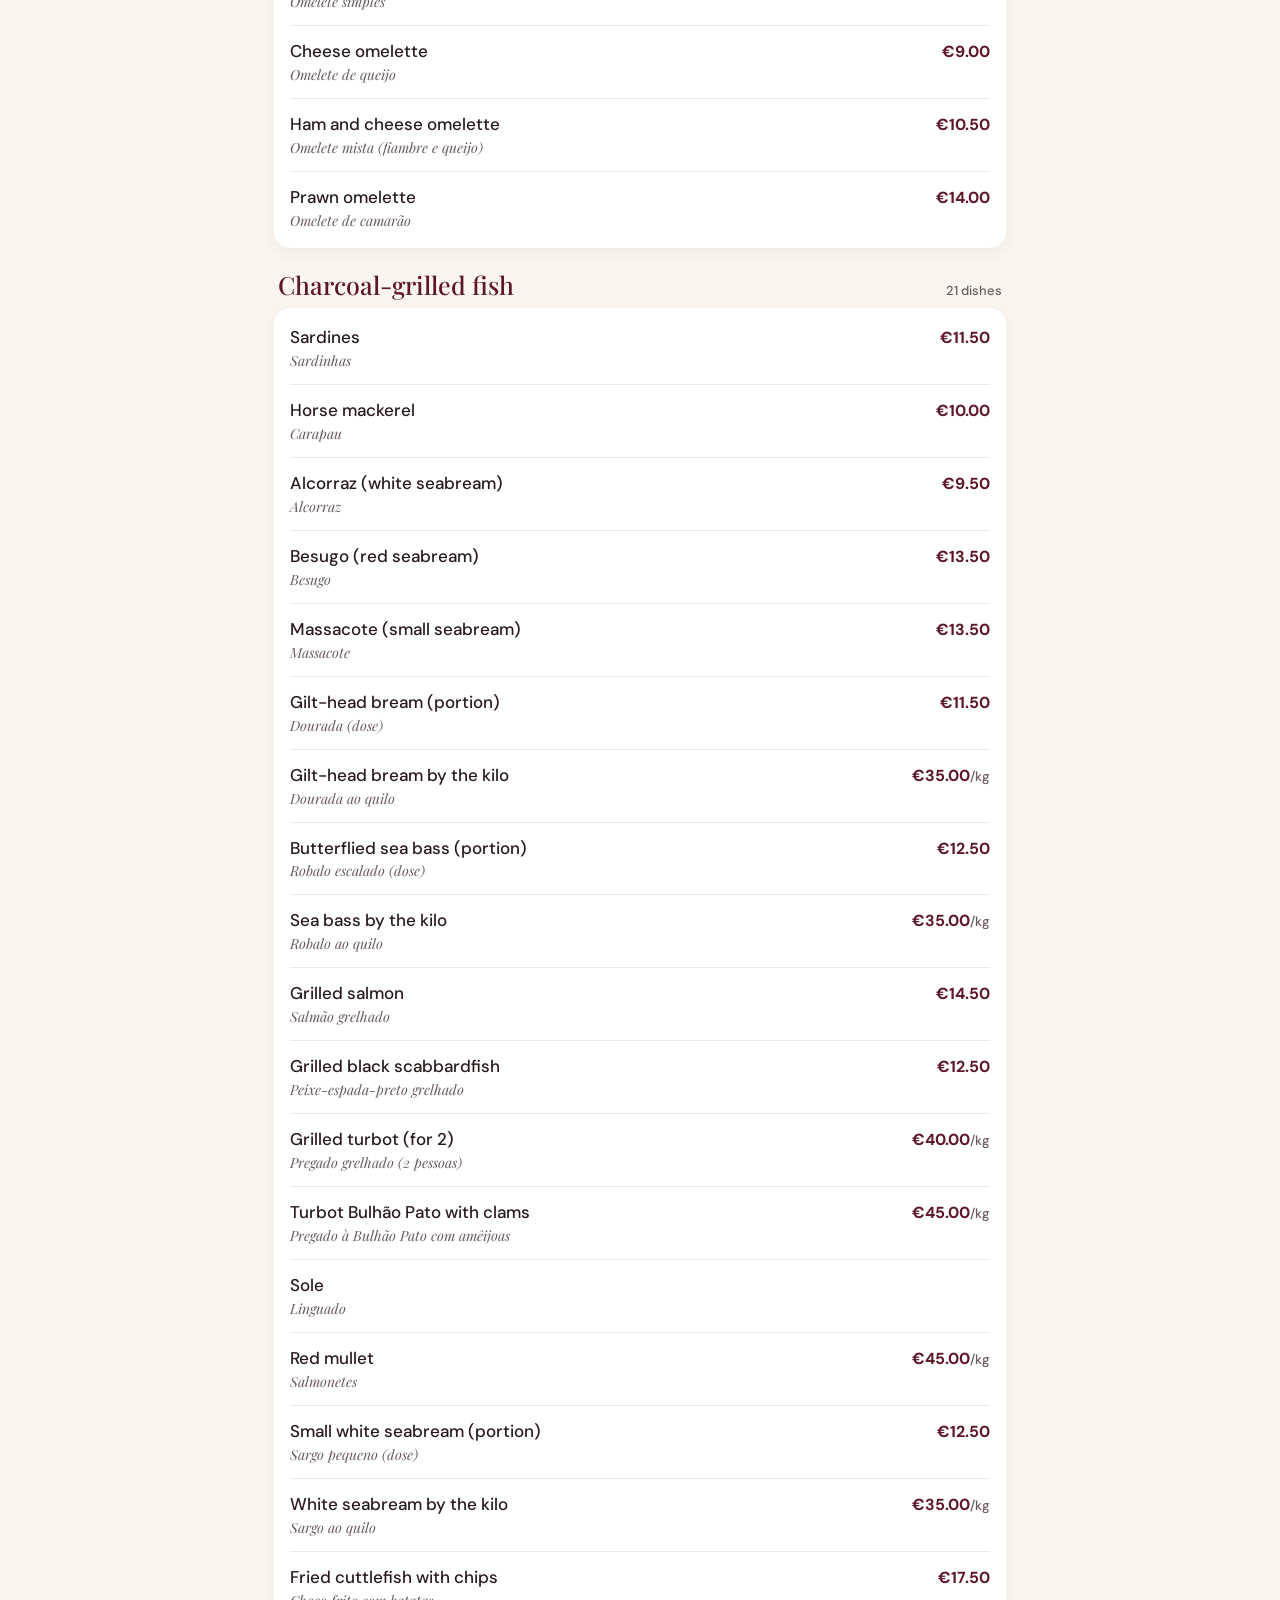
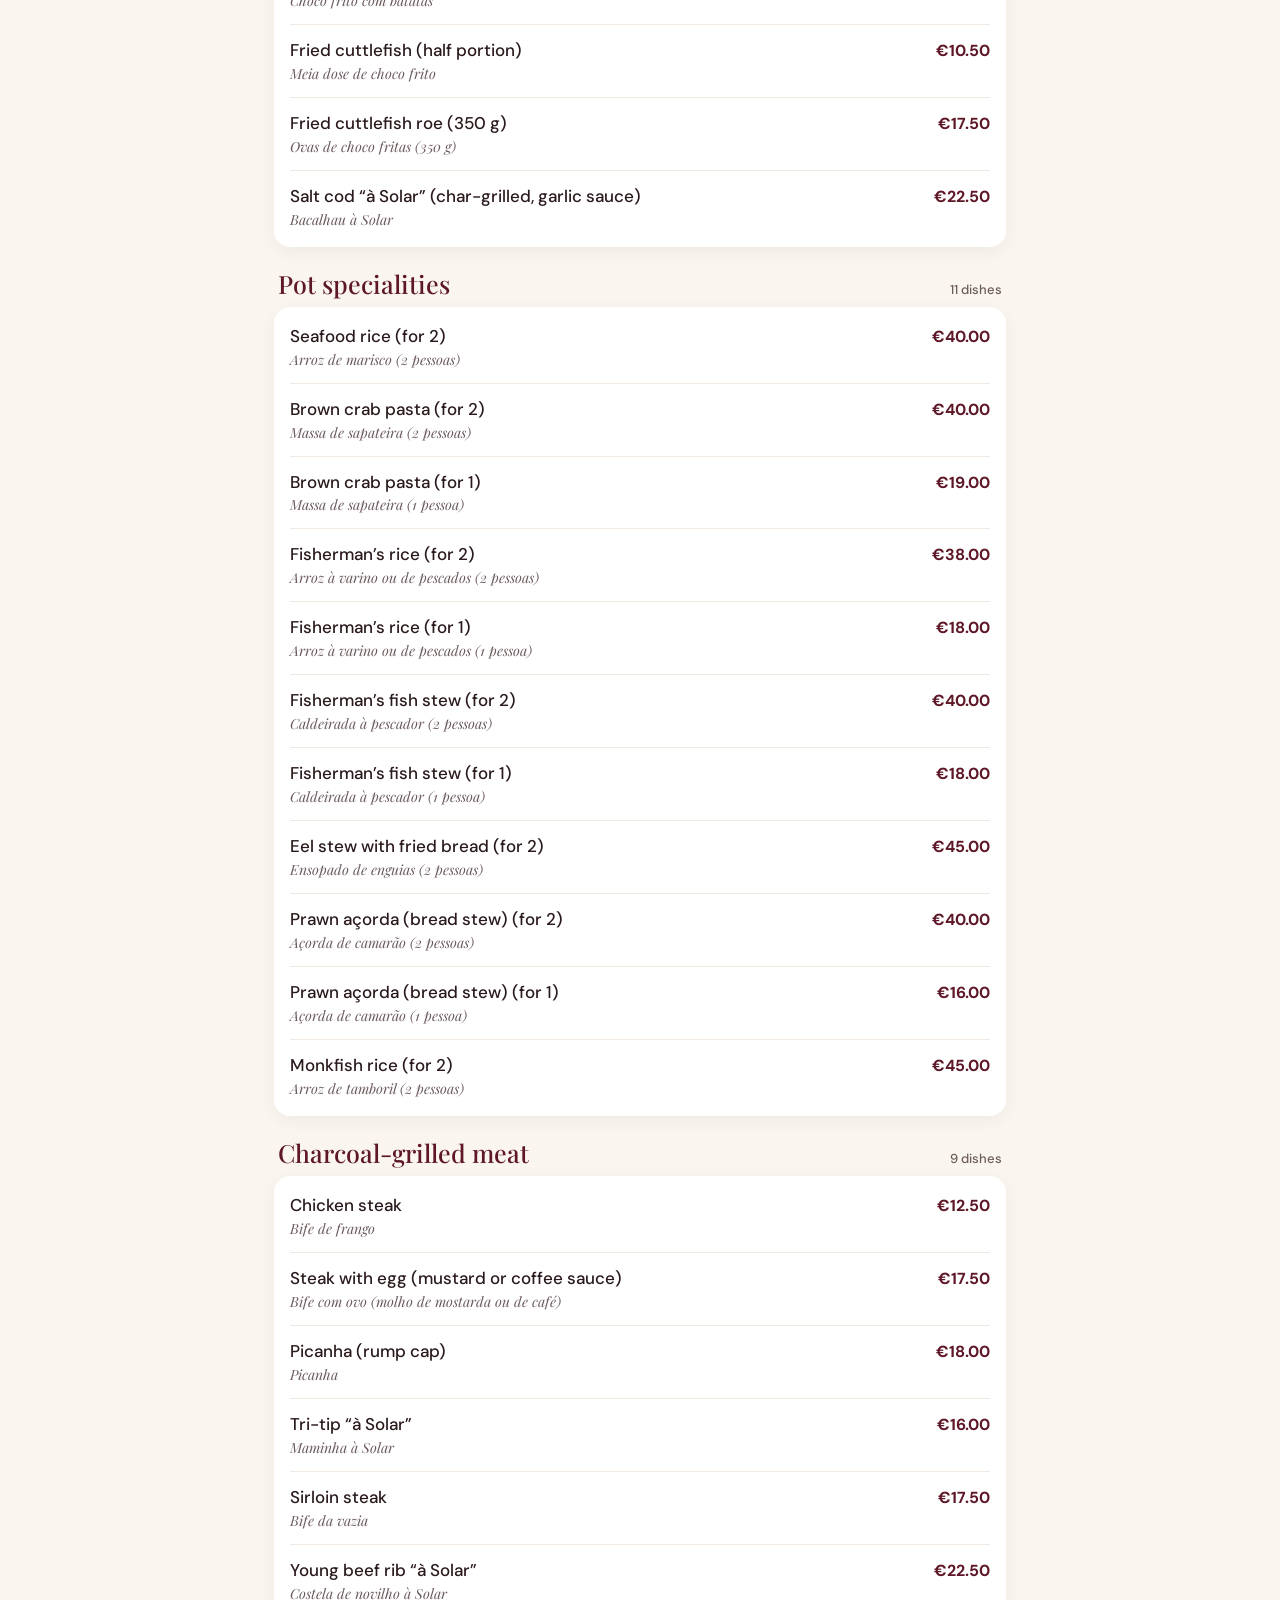
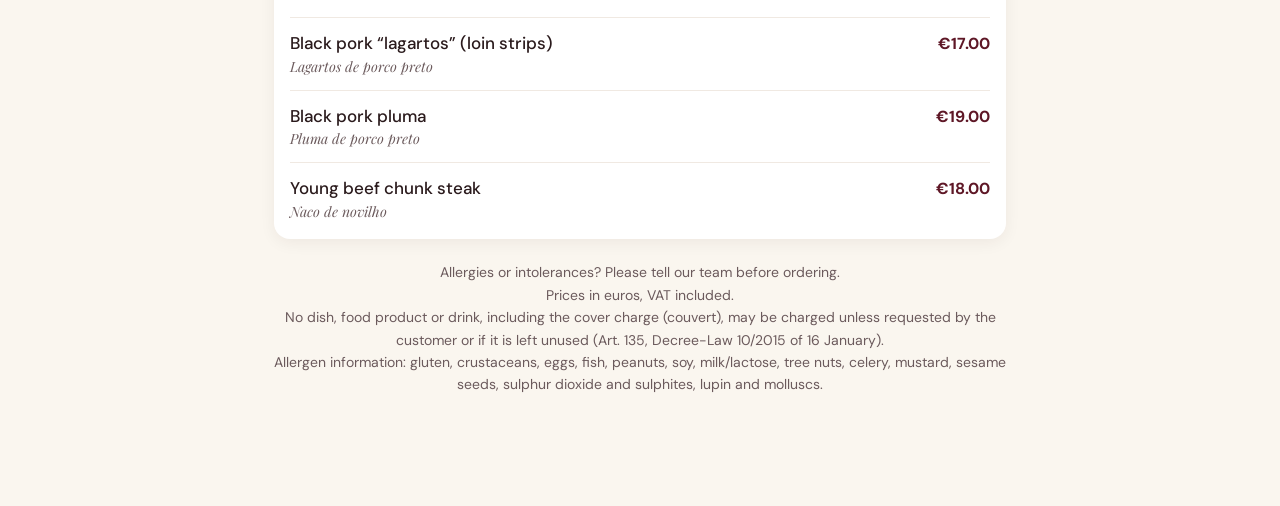
==== commit d6bfbbf7: "Solar do Marquês (Setúbal): MÉTRIKA ID Business no motor Solar Beirão (demo/noindex) Co-Authored-By:" ====
--- a/ementa.html
+++ b/ementa.html
@@ -3,13 +3,13 @@
 <head>
 <meta charset="utf-8">
 <meta name="viewport" content="width=device-width,initial-scale=1,viewport-fit=cover">
-<meta name="theme-color" content="#122322">
-<title>Ementa · O Tavira</title>
-<meta name="description" content="Ementa digital do O Tavira (Setúbal) em 8 línguas.">
-<link rel="canonical" href="https://o-tavira-setubal.vercel.app/ementa.html">
+<meta name="theme-color" content="#5e1726">
+<title>Ementa · Solar do Marquês</title>
+<meta name="description" content="Ementa digital do Solar do Marquês (Setúbal) em 8 línguas.">
+<link rel="canonical" href="https://solar-do-marques-setubal.vercel.app/ementa.html">
 <meta name="robots" content="noindex">
-<meta property="og:title" content="O Tavira · Ementa">
-<meta property="og:image" content="https://o-tavira-setubal.vercel.app/og.jpg">
+<meta property="og:title" content="Solar do Marquês · Ementa">
+<meta property="og:image" content="https://solar-do-marques-setubal.vercel.app/og.jpg">
 <link rel="icon" href="favicon-32.png" sizes="32x32">
 <link rel="apple-touch-icon" href="apple-touch-icon.png">
 <link rel="preload" href="assets/fonts/playfair-display-latin-500-normal.woff2" as="font" type="font/woff2" crossorigin>
@@ -20,7 +20,7 @@
 <body class="em-body">
 <header class="em-head">
   <div class="em-bar">
-    <a class="em-back" id="emBack" href="./"><img src="assets/img/logo-200.webp" alt="" width="36" height="36"><span><b id="emName">O Tavira</b><small id="emBackTxt">Voltar</small></span></a>
+    <a class="em-back" id="emBack" href="./"><img src="assets/img/logo-200.webp" alt="" width="36" height="36"><span><b id="emName">Solar do Marquês</b><small id="emBackTxt">Voltar</small></span></a>
     <button class="lang-btn" id="langBtn" type="button" aria-haspopup="dialog"><svg viewBox="0 0 24 24" aria-hidden="true"><circle cx="12" cy="12" r="9"/><path d="M3 12h18M12 3c2.6 2.6 3.8 5.6 3.8 9S14.6 18.4 12 21M12 3C9.4 5.6 8.2 8.6 8.2 12s1.2 6.4 3.8 9"/></svg><span id="langCode">PT</span></button>
   </div>
   <div class="em-search"><svg viewBox="0 0 24 24" aria-hidden="true"><circle cx="11" cy="11" r="7"/><path d="M20 20l-4-4"/></svg><input id="emSearch" type="search" autocomplete="off" enterkeyhint="search"></div>
--- a/styles.css
+++ b/styles.css
@@ -1,4 +1,4 @@
-/* MÉTRIKA ID · Solar Beirão — folha única (motor; só a paleta :root foi ajustada ao brasão) */
+/* MÉTRIKA ID · motor Solar Beirão — paleta Solar do Marquês (bordô do logótipo + marfim) */
 @font-face{font-family:"Playfair Display";src:url(assets/fonts/playfair-display-latin-400-normal.woff2) format("woff2");font-weight:400;font-style:normal;font-display:swap}
 @font-face{font-family:"Playfair Display";src:url(assets/fonts/playfair-display-latin-500-normal.woff2) format("woff2");font-weight:500;font-style:normal;font-display:swap}
 @font-face{font-family:"Playfair Display";src:url(assets/fonts/playfair-display-latin-400-italic.woff2) format("woff2");font-weight:400;font-style:italic;font-display:swap}
@@ -7,9 +7,9 @@
 @font-face{font-family:"DM Sans";src:url(assets/fonts/dm-sans-latin-700-normal.woff2) format("woff2");font-weight:700;font-display:swap}
 
 :root{
-  --navy:#122322;--deep:#0b1716;--sand:#f8f6f1;--card:#fff;--line:#dcd9d0;
-  --ink:#16282a;--muted:#566664;--gold:#d8b68c;--gold-d:#8a6538;--sea:#e4edeb;
-  --r:16px;--shadow:0 10px 30px rgba(11,23,22,.10);
+  --navy:#5e1726;--deep:#3a0d16;--sand:#faf6ef;--card:#fff;--line:#e3d8d2;
+  --ink:#2a1a1c;--muted:#6b5a5c;--gold:#e2c48f;--gold-d:#8f5a2b;--sea:#f3e7e3;
+  --r:16px;--shadow:0 10px 30px rgba(58,13,22,.10);
   --serif:"Playfair Display",Georgia,"Times New Roman",serif;
   --sans:"DM Sans",system-ui,-apple-system,"Segoe UI","PingFang SC","Hiragino Sans","Noto Sans CJK SC",sans-serif;
   --safe-b:env(safe-area-inset-bottom,0px);
@@ -35,7 +35,7 @@
 .topbar-brand img{width:34px;height:34px;border-radius:50%}
 .topbar.solid{background:rgba(248,244,238,.94);backdrop-filter:blur(10px);-webkit-backdrop-filter:blur(10px);box-shadow:0 1px 0 var(--line)}
 .topbar.solid .topbar-brand{opacity:1;pointer-events:auto}
-.lang-btn{display:flex;align-items:center;gap:7px;min-height:44px;padding:0 16px 0 13px;border-radius:999px;border:1px solid rgba(255,255,255,.7);background:rgba(11,23,22,.55);color:#fff;font-weight:700;font-size:15px;letter-spacing:.03em;backdrop-filter:blur(8px);-webkit-backdrop-filter:blur(8px);cursor:pointer;margin-left:auto}
+.lang-btn{display:flex;align-items:center;gap:7px;min-height:44px;padding:0 16px 0 13px;border-radius:999px;border:1px solid rgba(255,255,255,.7);background:rgba(58,13,22,.55);color:#fff;font-weight:700;font-size:15px;letter-spacing:.03em;backdrop-filter:blur(8px);-webkit-backdrop-filter:blur(8px);cursor:pointer;margin-left:auto}
 .lang-btn svg{width:19px;height:19px;fill:none;stroke:currentColor;stroke-width:1.7}
 .topbar.solid .lang-btn{background:var(--navy);border-color:var(--navy)}
 
@@ -43,7 +43,7 @@
 .hero{position:relative;min-height:min(92svh,760px);display:grid;place-items:center;text-align:center;color:#fff;overflow:hidden;padding:84px 18px 70px}
 .hero-bg,.hero-bg img{position:absolute;inset:0;width:100%;height:100%}
 .hero-bg img{object-fit:cover;object-position:center 55%;animation:kb 18s ease-out both}
-.hero::after{content:"";position:absolute;inset:0;background:linear-gradient(180deg,rgba(11,23,22,.40) 0%,rgba(11,23,22,.28) 40%,rgba(42,10,16,.86) 100%)}
+.hero::after{content:"";position:absolute;inset:0;background:linear-gradient(180deg,rgba(58,13,22,.40) 0%,rgba(58,13,22,.28) 40%,rgba(42,10,16,.86) 100%)}
 @keyframes kb{from{transform:scale(1.08)}to{transform:scale(1)}}
 .hero-in{position:relative;z-index:1;display:flex;flex-direction:column;align-items:center;gap:10px;max-width:640px}
 .hero-logo{width:clamp(150px,44vw,220px);height:auto;aspect-ratio:1;border-radius:50%;box-shadow:0 18px 50px rgba(0,0,0,.35)}
@@ -81,7 +81,7 @@
 .rail{display:flex;gap:12px;overflow-x:auto;scroll-snap-type:x mandatory;padding:6px max(16px,calc((100vw - 960px)/2)) 14px;scrollbar-width:none;overscroll-behavior-x:contain;scroll-padding-inline:max(16px,calc((100vw - 960px)/2))}
 .rail::-webkit-scrollbar{display:none}
 .rail>*{scroll-snap-align:start;flex:0 0 auto}
-.rail img{width:min(82vw,420px);aspect-ratio:4/3;object-fit:cover;border-radius:var(--r);background:#ece4da;box-shadow:0 6px 20px rgba(11,23,22,.10)}
+.rail img{width:min(82vw,420px);aspect-ratio:4/3;object-fit:cover;border-radius:var(--r);background:#ece4da;box-shadow:0 6px 20px rgba(58,13,22,.10)}
 .rail-food img{background:#fff;object-fit:contain;padding:6px}
 .dots{display:flex;justify-content:center;gap:6px;margin-top:2px}
 .dots i{width:6px;height:6px;border-radius:50%;background:#d6c9bd;transition:width .25s,background .25s}
@@ -112,7 +112,7 @@
 .menu-foot{margin:16px 0 0;font-size:14px;color:#efd9d4;text-align:center;line-height:1.6}
 
 /* Reviews */
-.score{display:inline-flex;align-items:center;gap:12px;margin:6px 0 10px;padding:10px 18px;background:#fff;border-radius:999px;box-shadow:0 4px 16px rgba(11,23,22,.07)}
+.score{display:inline-flex;align-items:center;gap:12px;margin:6px 0 10px;padding:10px 18px;background:#fff;border-radius:999px;box-shadow:0 4px 16px rgba(58,13,22,.07)}
 .score b{font:500 28px var(--serif)}
 .score small{display:block;color:var(--muted);font-size:13px;text-align:left}
 .gmark{width:26px;height:26px;flex:none}
@@ -120,7 +120,7 @@
 .stars::before{content:"★★★★★"}
 .stars span{position:absolute;inset:0 auto 0 0;overflow:hidden;white-space:nowrap;color:#e3a531}
 .stars span::before{content:"★★★★★"}
-.review{width:min(80vw,340px);background:#fff;border-radius:var(--r);padding:18px;box-shadow:0 6px 20px rgba(11,23,22,.08);display:flex;flex-direction:column;gap:10px}
+.review{width:min(80vw,340px);background:#fff;border-radius:var(--r);padding:18px;box-shadow:0 6px 20px rgba(58,13,22,.08);display:flex;flex-direction:column;gap:10px}
 .review-top{display:flex;align-items:center;gap:10px}
 .avatar{width:40px;height:40px;border-radius:50%;display:grid;place-items:center;background:var(--navy);color:#fff;font-weight:700}
 .review-top b{display:block}
@@ -153,7 +153,7 @@
 .map{border-radius:var(--r);overflow:hidden;box-shadow:var(--shadow);background:#e8e1d8;aspect-ratio:16/10}
 .map iframe{width:100%;height:100%;border:0;display:block}
 .visit-grid{display:grid;grid-template-columns:1fr 1fr;gap:12px;margin-top:12px}
-.card{background:#fff;border-radius:var(--r);padding:18px;box-shadow:0 4px 16px rgba(11,23,22,.06)}
+.card{background:#fff;border-radius:var(--r);padding:18px;box-shadow:0 4px 16px rgba(58,13,22,.06)}
 .card h3{margin:0 0 10px;font:500 20px var(--serif)}
 .hours,.contacts{list-style:none;margin:0;padding:0;display:grid;gap:8px;font-size:15px}
 .hours li{display:flex;justify-content:space-between;gap:10px}
@@ -172,14 +172,14 @@
 .credit{margin:14px 0 0;opacity:.6;font-size:12px}
 
 /* Mobile dock */
-.dock{position:fixed;left:10px;right:10px;bottom:calc(10px + var(--safe-b));z-index:45;display:grid;grid-template-columns:auto auto 1fr;gap:4px;padding:6px;background:rgba(11,23,22,.94);border-radius:20px;box-shadow:0 12px 30px rgba(0,0,0,.25);backdrop-filter:blur(10px);-webkit-backdrop-filter:blur(10px);transform:translateY(140%);transition:transform .3s}
+.dock{position:fixed;left:10px;right:10px;bottom:calc(10px + var(--safe-b));z-index:45;display:grid;grid-template-columns:auto auto 1fr;gap:4px;padding:6px;background:rgba(58,13,22,.94);border-radius:20px;box-shadow:0 12px 30px rgba(0,0,0,.25);backdrop-filter:blur(10px);-webkit-backdrop-filter:blur(10px);transform:translateY(140%);transition:transform .3s}
 .dock.show{transform:none}
 .dock a{display:flex;align-items:center;justify-content:center;gap:6px;min-height:48px;padding:0 11px;border-radius:14px;white-space:nowrap;font-size:14px!important;color:#fff;text-decoration:none;font-weight:700;font-size:15px}
 .dock a svg{width:20px;height:20px}
 .dock a.main{background:var(--gold);color:var(--deep)}
 
 /* Language sheet */
-.sheet{position:fixed;inset:0;z-index:60;background:rgba(11,23,22,.55);display:flex;align-items:flex-end;justify-content:center;backdrop-filter:blur(4px);-webkit-backdrop-filter:blur(4px);animation:fade .2s}
+.sheet{position:fixed;inset:0;z-index:60;background:rgba(58,13,22,.55);display:flex;align-items:flex-end;justify-content:center;backdrop-filter:blur(4px);-webkit-backdrop-filter:blur(4px);animation:fade .2s}
 .sheet-card{width:min(100%,520px);background:var(--sand);border-radius:24px 24px 0 0;padding:24px 18px calc(22px + var(--safe-b));text-align:center;animation:up .3s cubic-bezier(.2,.8,.2,1)}
 .sheet-card img{width:56px;height:56px;border-radius:50%;margin:0 auto 8px}
 .sheet-card h2{margin:0;font:500 26px var(--serif)}
@@ -240,7 +240,7 @@
 .em-cat{scroll-margin-top:150px;margin-bottom:22px}
 .em-cat h2{display:flex;align-items:baseline;justify-content:space-between;gap:10px;margin:0 0 8px;padding:0 4px;font:500 25px/1.2 var(--serif);color:var(--navy)}
 .em-cat h2 small{font:500 13px var(--sans);color:var(--muted);white-space:nowrap}
-.em-cat ul{list-style:none;margin:0;padding:4px 16px;background:#fff;border-radius:var(--r);box-shadow:0 4px 16px rgba(11,23,22,.06)}
+.em-cat ul{list-style:none;margin:0;padding:4px 16px;background:#fff;border-radius:var(--r);box-shadow:0 4px 16px rgba(58,13,22,.06)}
 .em-dish{display:flex;align-items:baseline;gap:12px;padding:14px 0;border-top:1px solid #f0e9e2}
 .em-dish:first-child{border-top:0}
 .em-dish div{flex:1;min-width:0}
@@ -262,8 +262,12 @@
 
 /* Alergénios validados pelo restaurante */
 .al{display:flex;flex-wrap:wrap;gap:4px;margin-top:5px}
-.al i{font-style:normal;font-size:11px;font-weight:700;line-height:1;padding:4px 8px;border-radius:99px;background:rgba(18,35,34,.08);color:var(--navy,#122322);letter-spacing:.01em}
-
-/* O Tavira: a fachada da foto já mostra o nome → sem emblema no hero; áreas de toque 44 px nos contactos */
-.hero-logo{display:none}
+.al i{font-style:normal;font-size:11px;font-weight:700;line-height:1;padding:4px 8px;border-radius:99px;background:rgba(94,23,38,.08);color:var(--navy,#5e1726);letter-spacing:.01em}
+
+/* Solar do Marquês: emblema redondo (provisório) no hero; áreas de toque 44 px nos contactos */
 .contacts a{display:inline-block;padding:13px 8px;margin:-13px -8px}
+.contacts a,#bookCall{display:inline-block;padding:13px 8px;margin:-13px -8px}
+/* reserva o lugar do botão «MÉTRIKA ID | Business» (inserido pelo pro.js) → sem salto do hero (CLS) */
+.hero-in::before{content:"";display:block;height:54px;margin-bottom:16px}
+.hero-in:has(.pro-switch)::before{display:none}
+.skip{min-height:44px;display:inline-flex;align-items:center}
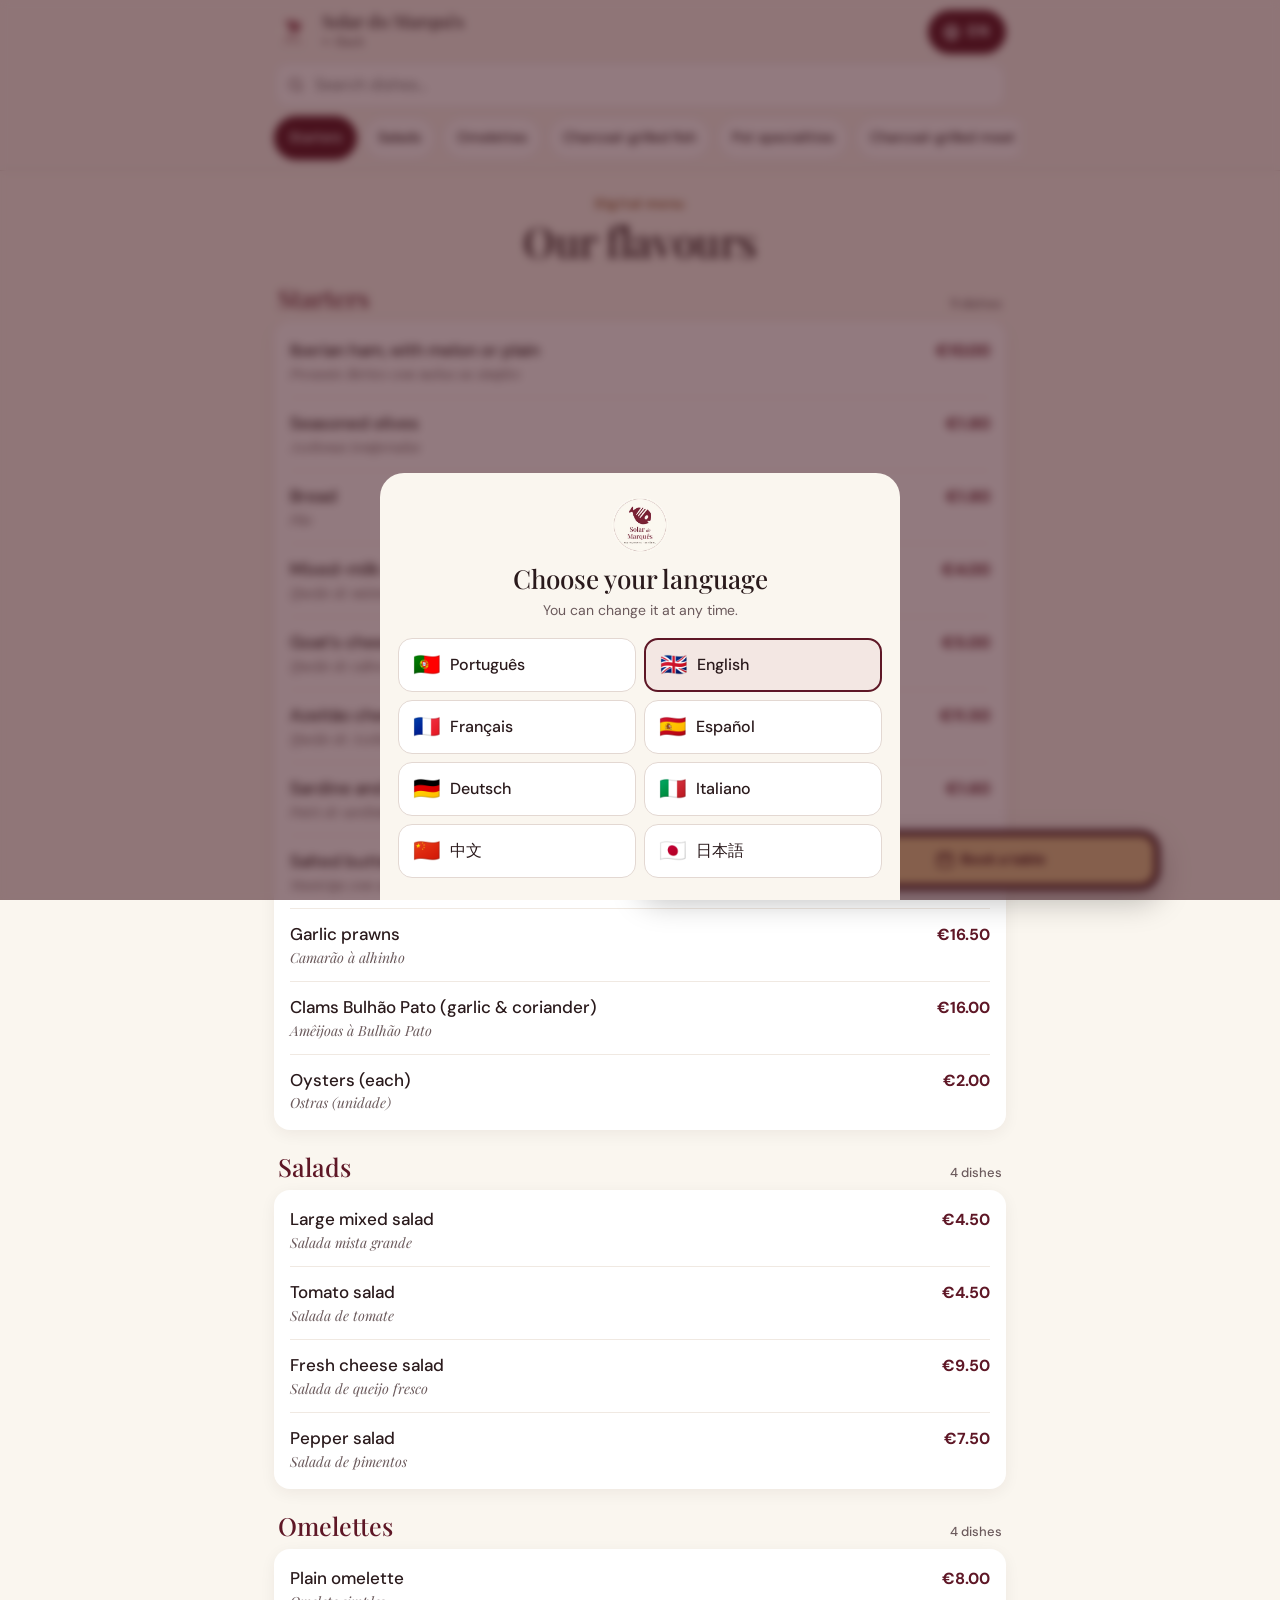
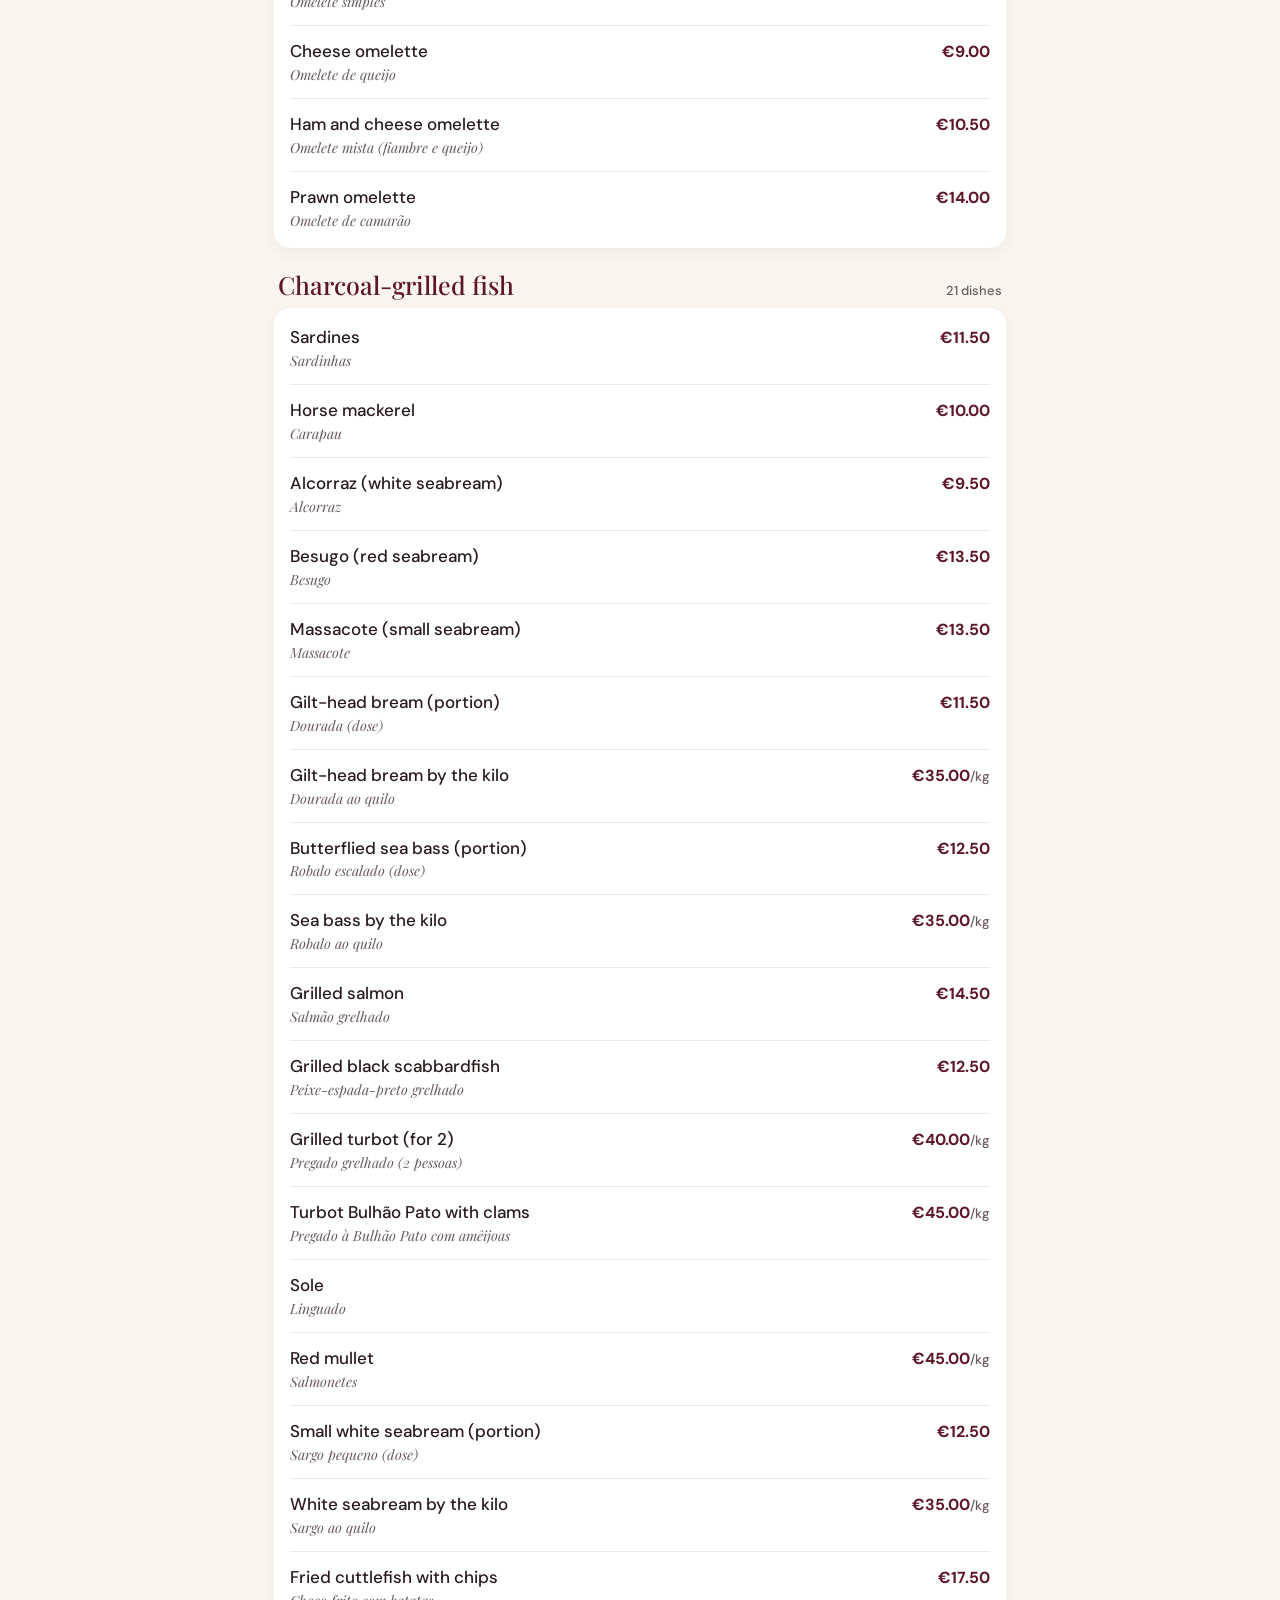
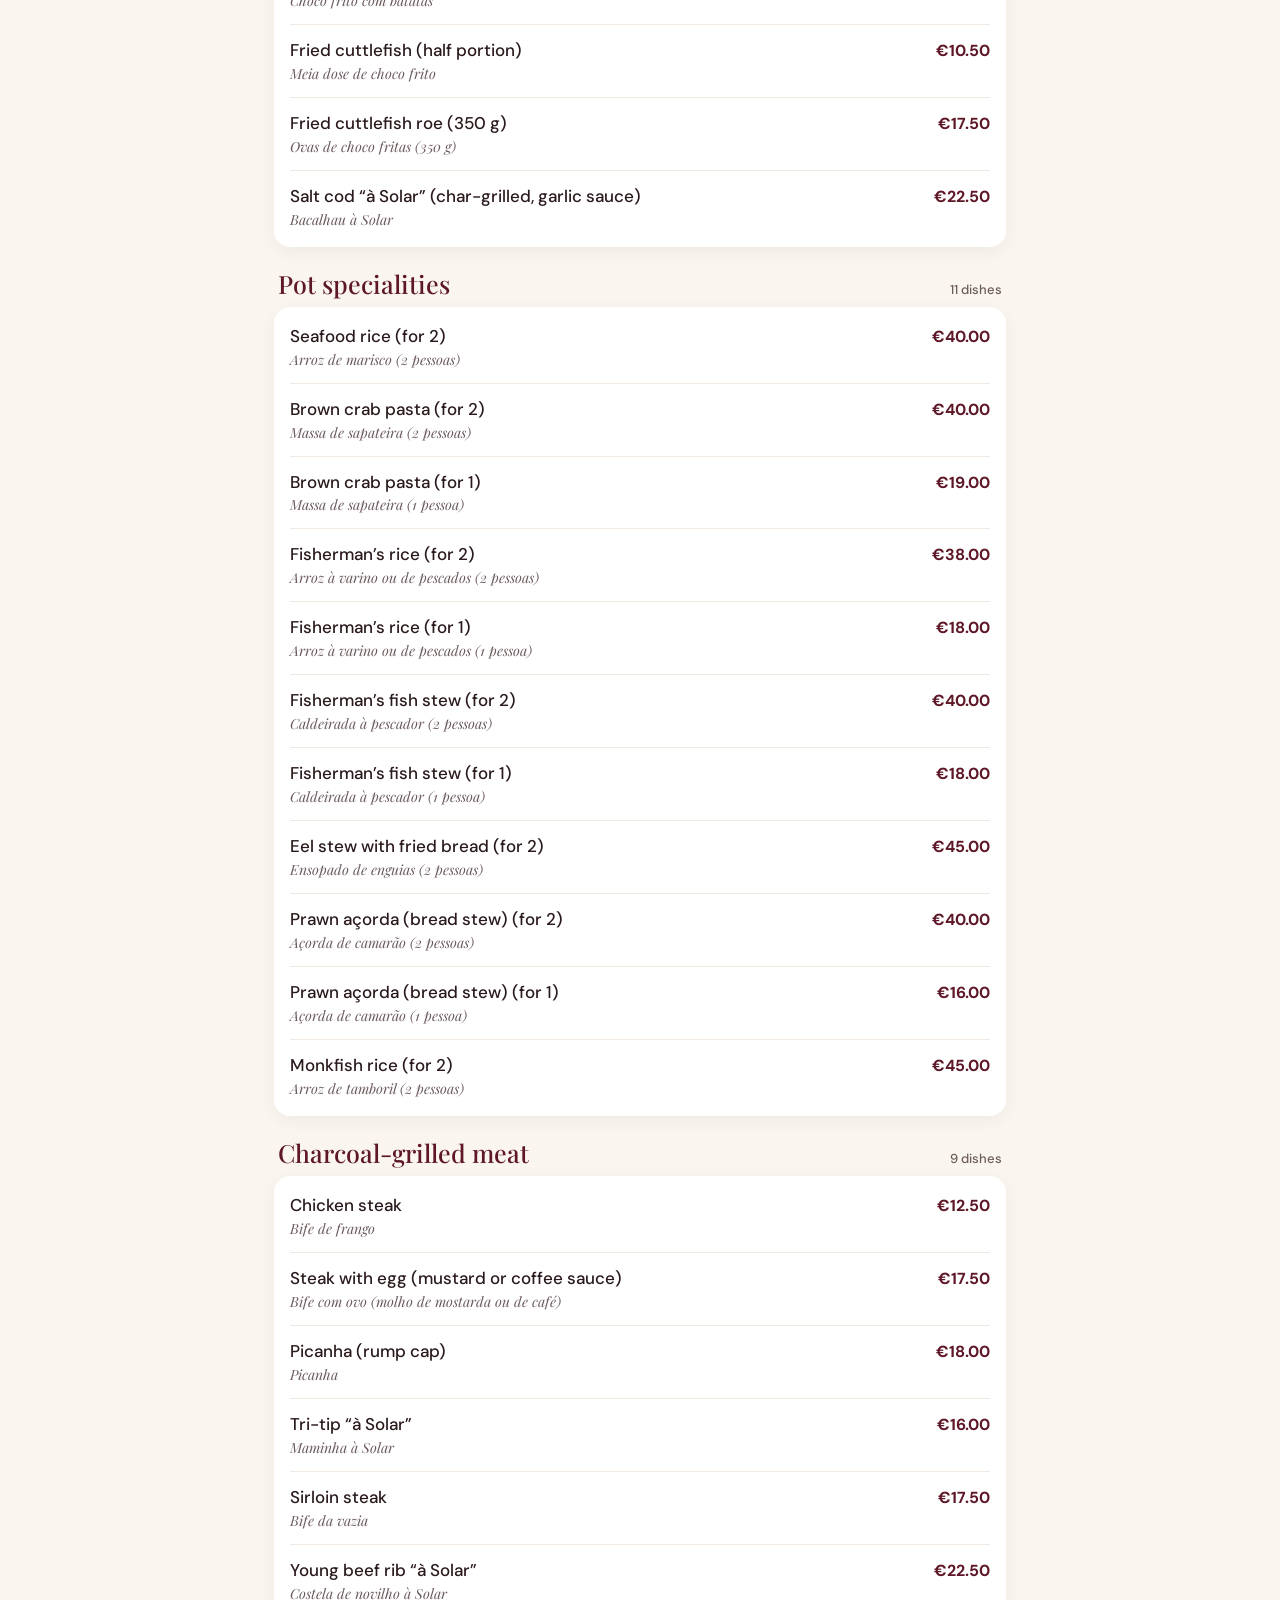
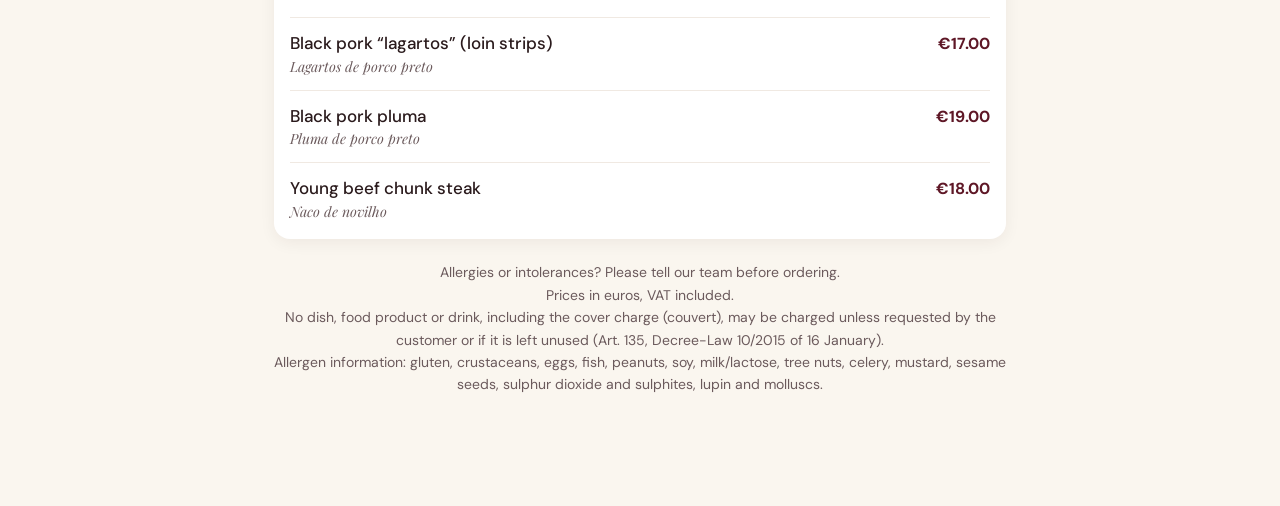
==== commit 1f10fad0: "Solar do Marquês: endereço solar-do-marques-metrika.vercel.app (QR, canonical, vCard, impressão) Co-" ====
--- a/ementa.html
+++ b/ementa.html
@@ -6,10 +6,10 @@
 <meta name="theme-color" content="#5e1726">
 <title>Ementa · Solar do Marquês</title>
 <meta name="description" content="Ementa digital do Solar do Marquês (Setúbal) em 8 línguas.">
-<link rel="canonical" href="https://solar-do-marques-setubal.vercel.app/ementa.html">
+<link rel="canonical" href="https://solar-do-marques-metrika.vercel.app/ementa.html">
 <meta name="robots" content="noindex">
 <meta property="og:title" content="Solar do Marquês · Ementa">
-<meta property="og:image" content="https://solar-do-marques-setubal.vercel.app/og.jpg">
+<meta property="og:image" content="https://solar-do-marques-metrika.vercel.app/og.jpg">
 <link rel="icon" href="favicon-32.png" sizes="32x32">
 <link rel="apple-touch-icon" href="apple-touch-icon.png">
 <link rel="preload" href="assets/fonts/playfair-display-latin-500-normal.woff2" as="font" type="font/woff2" crossorigin>
